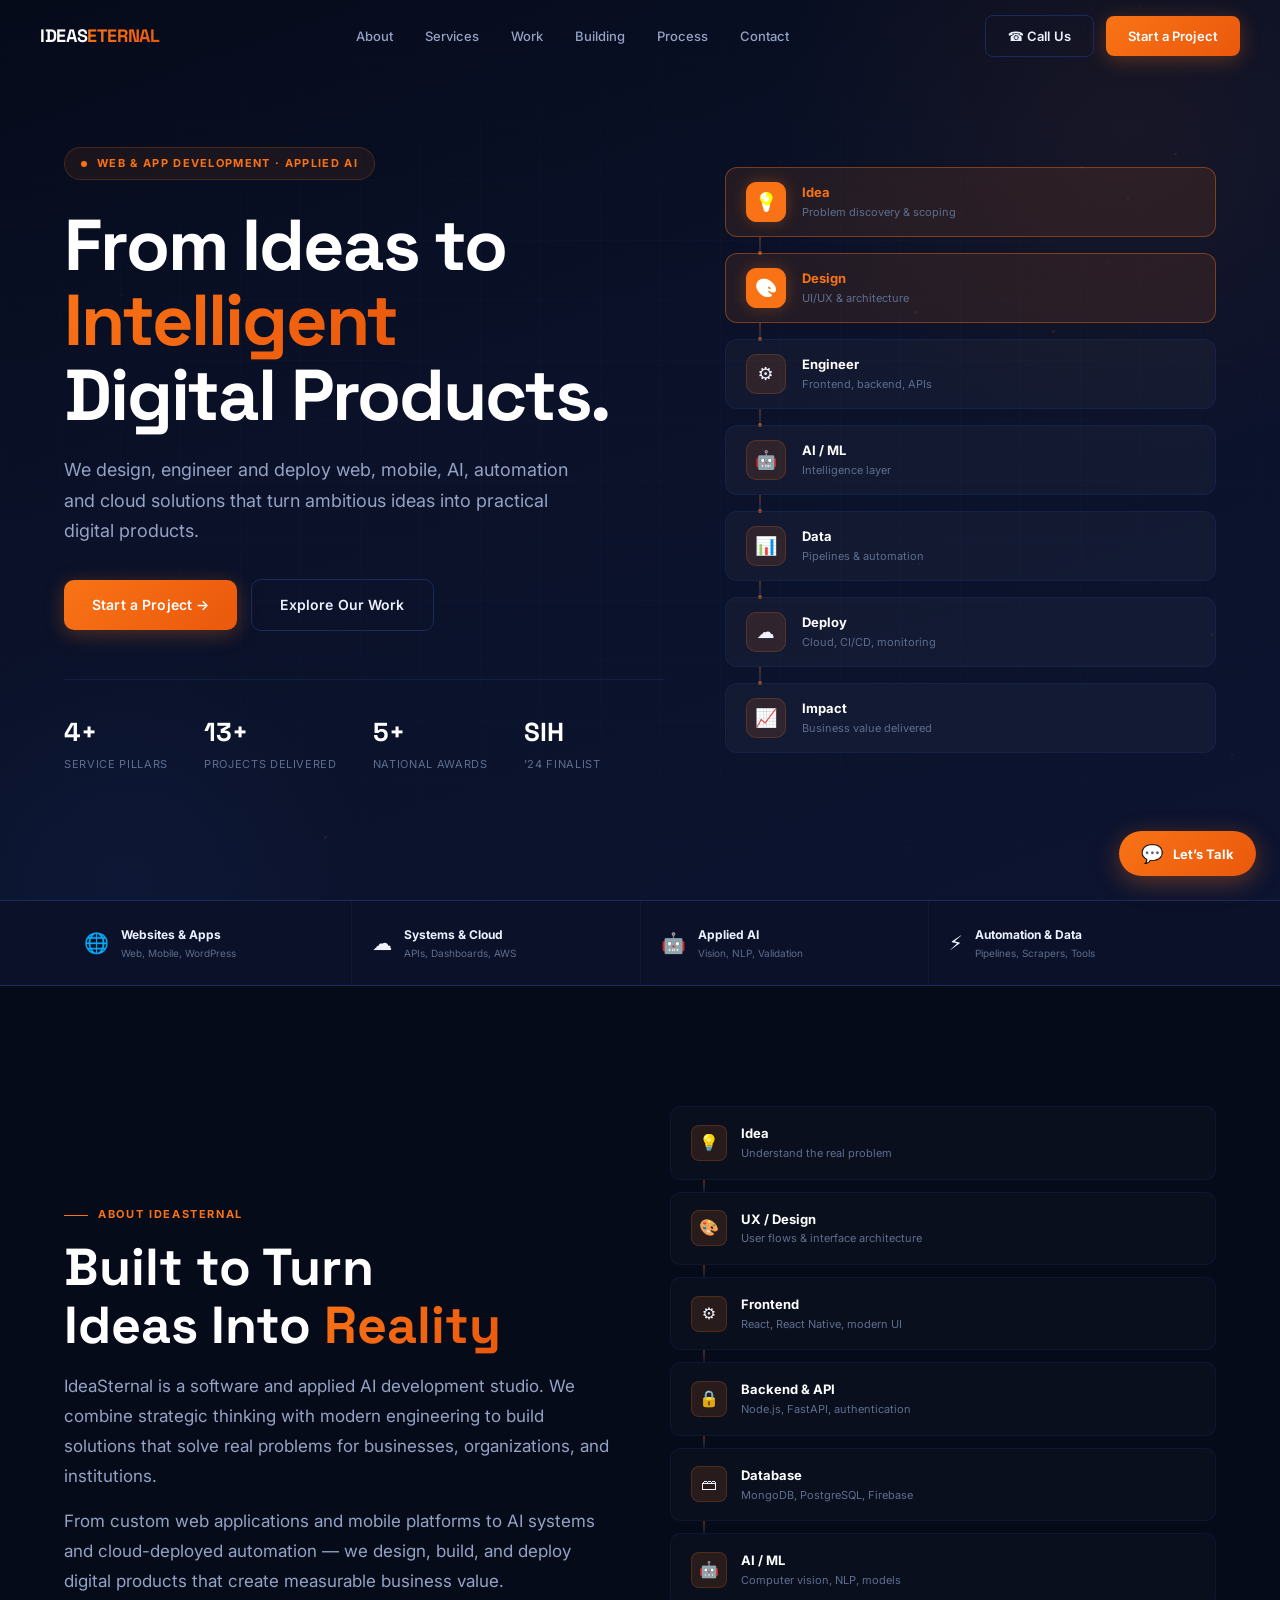
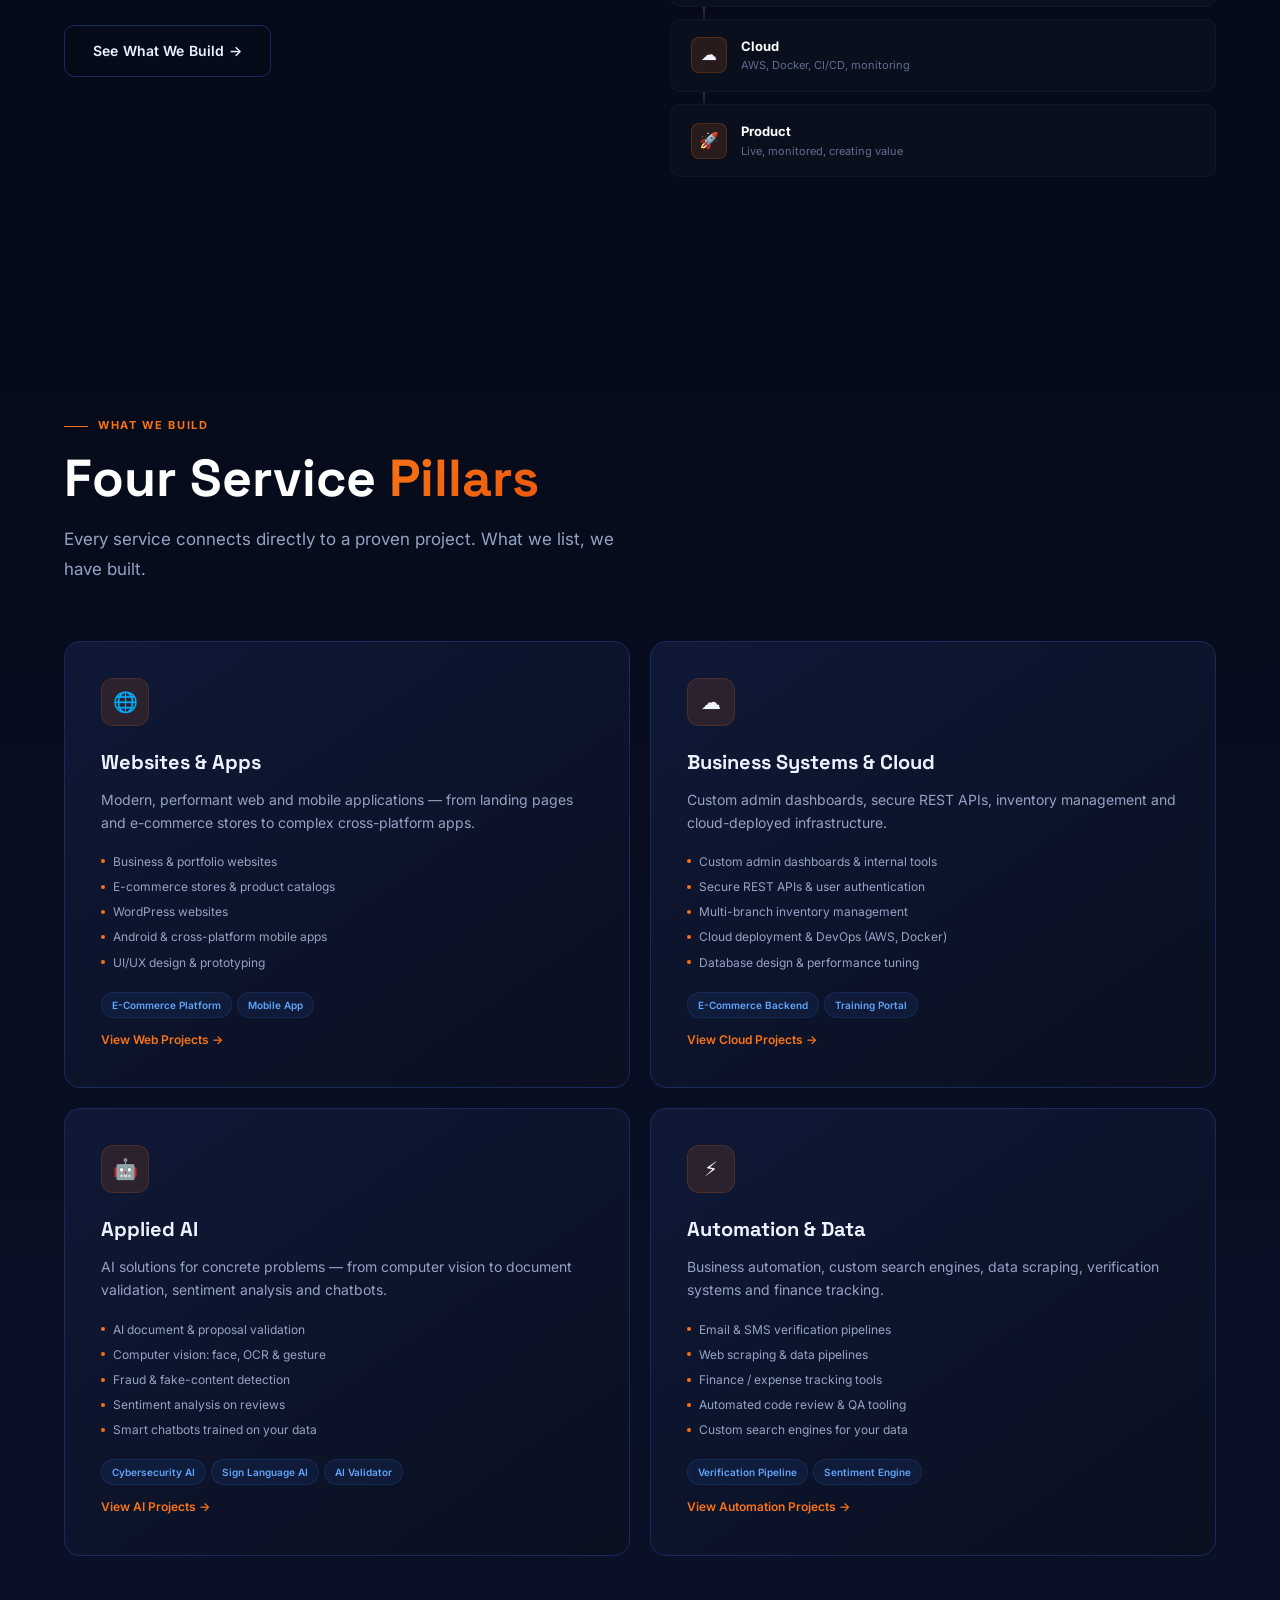
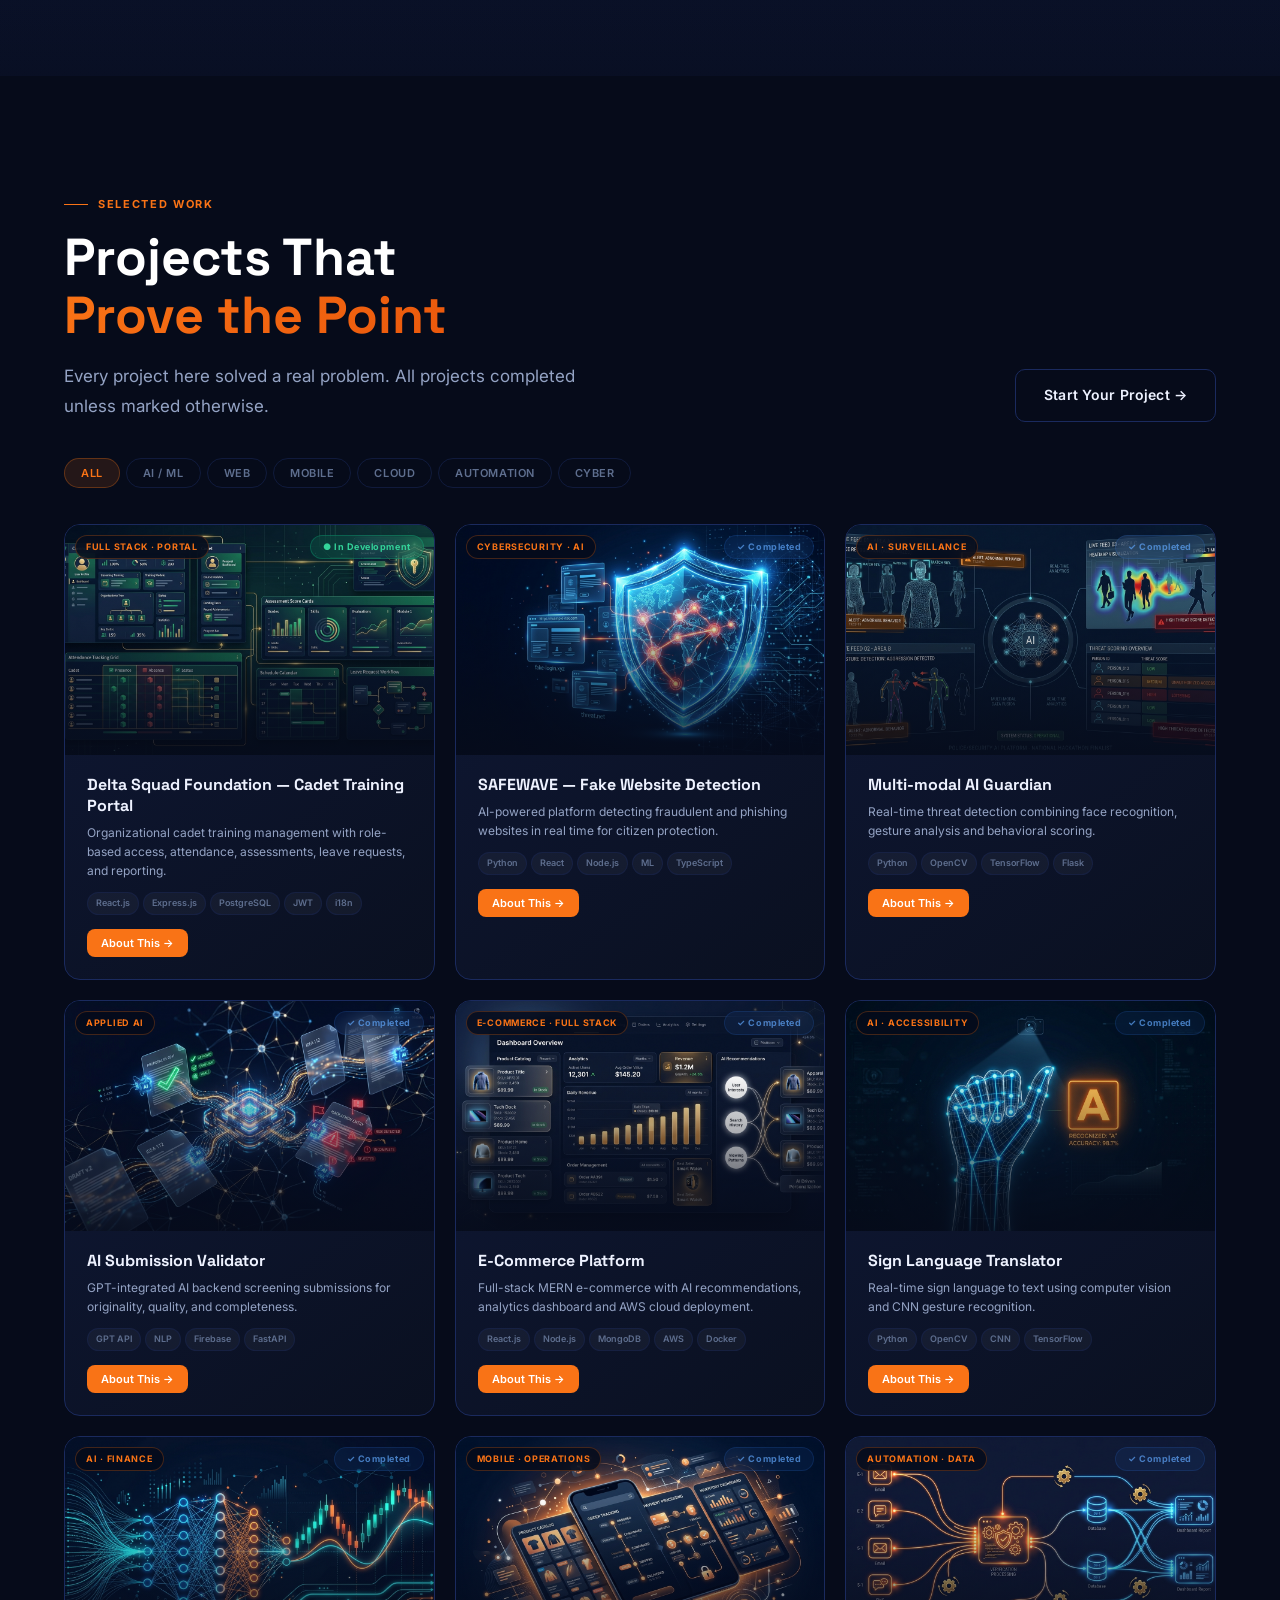
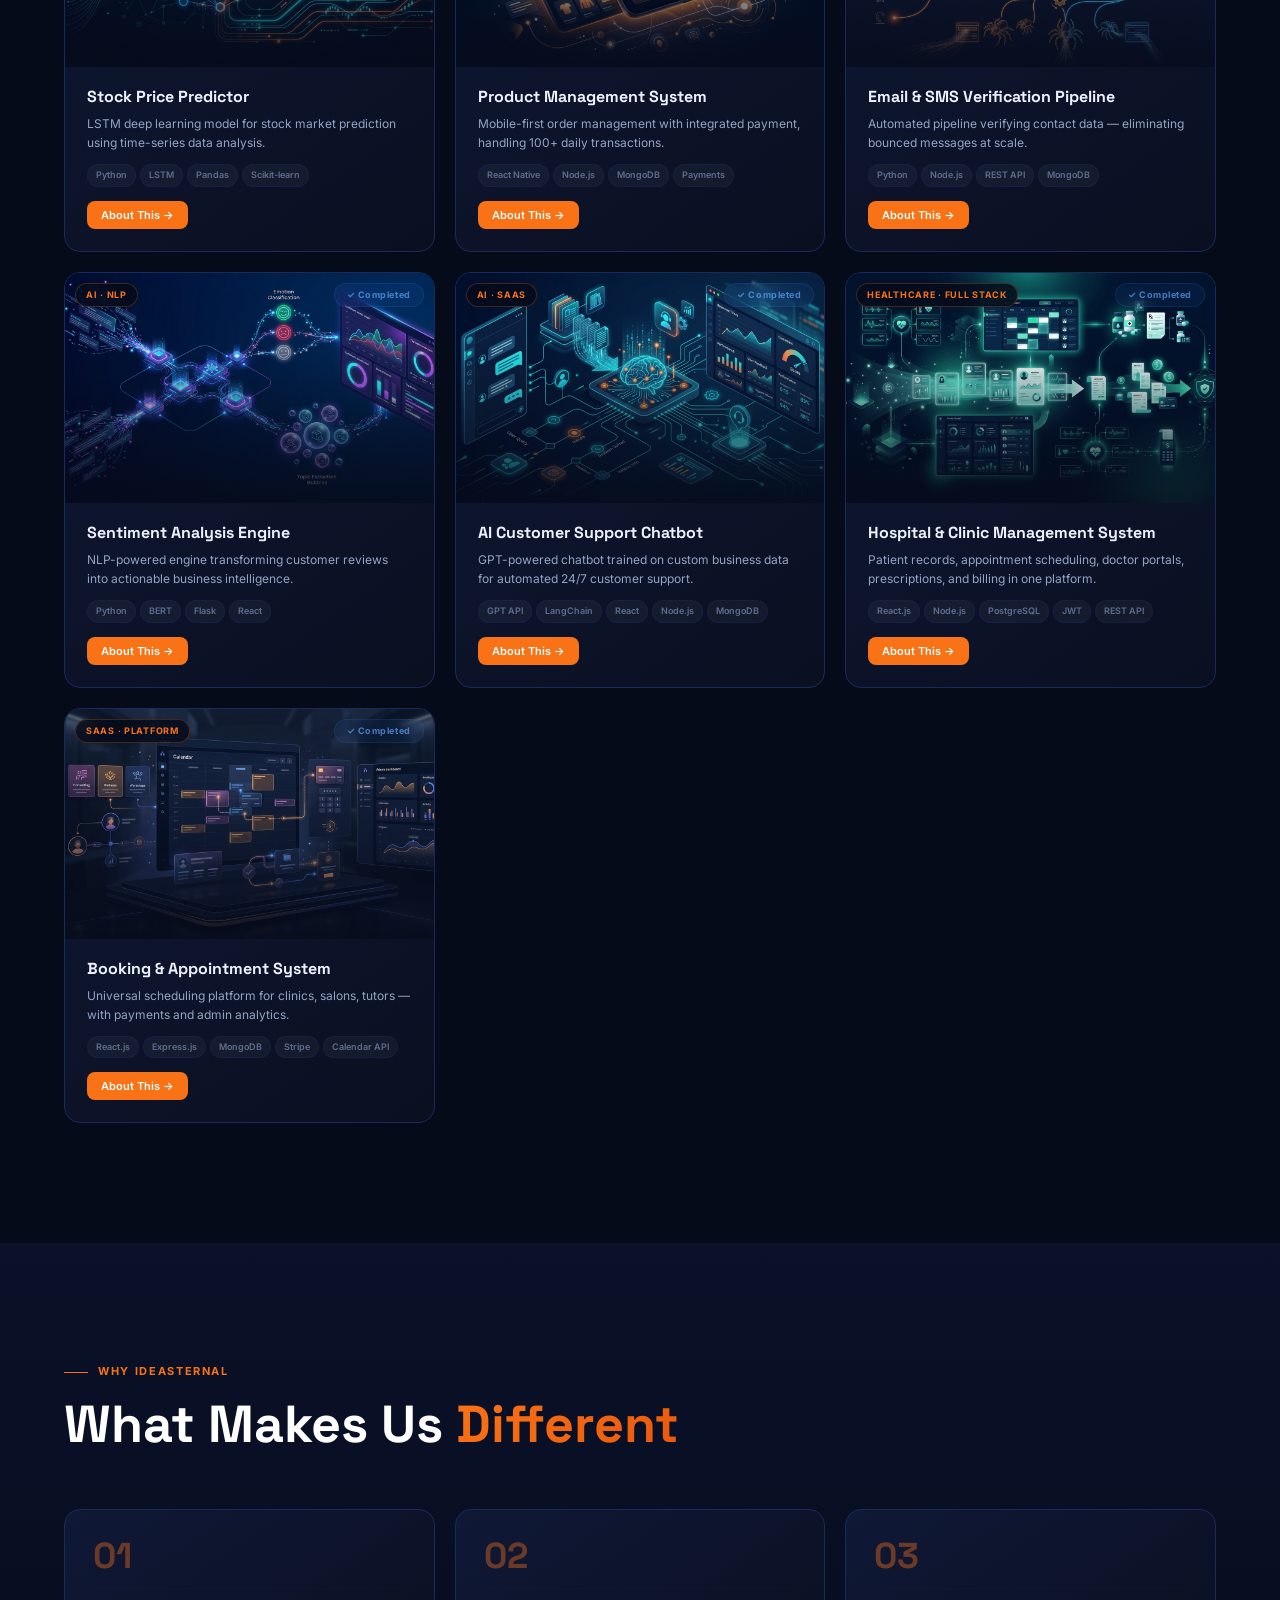
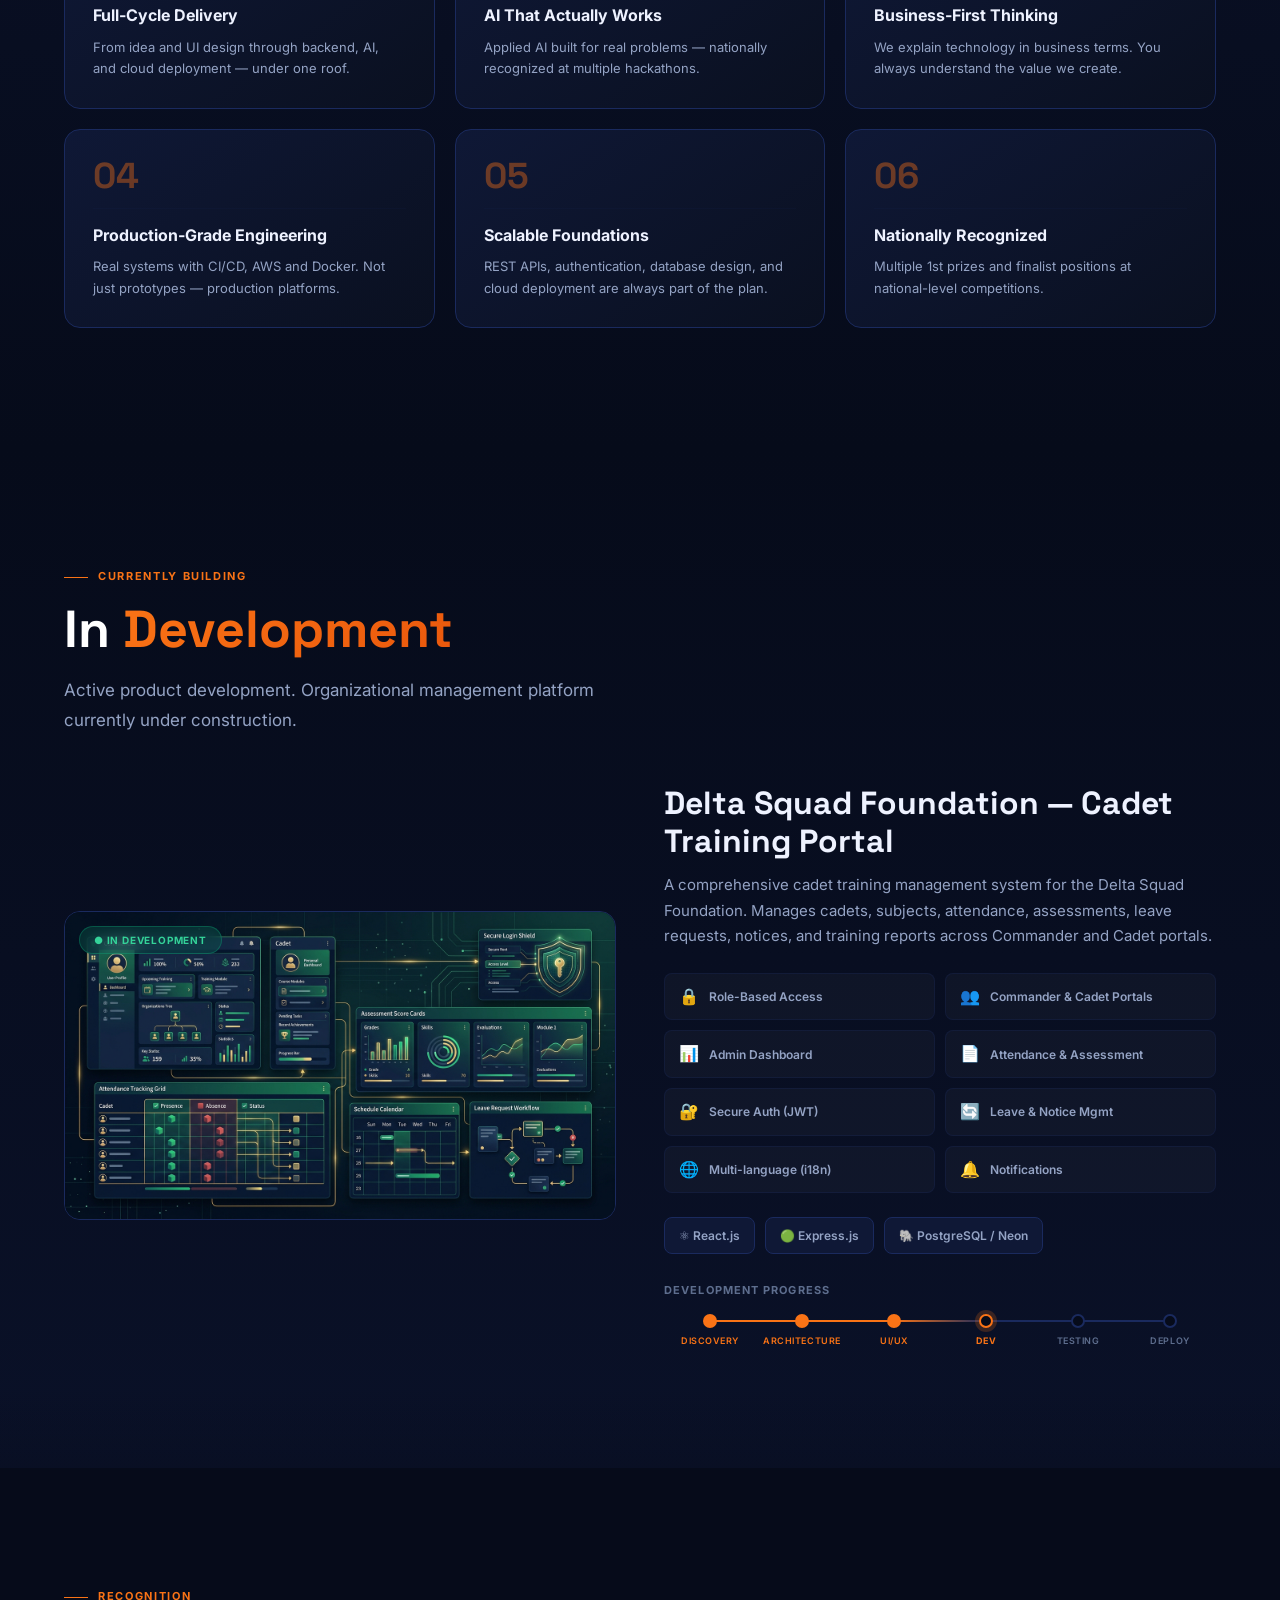
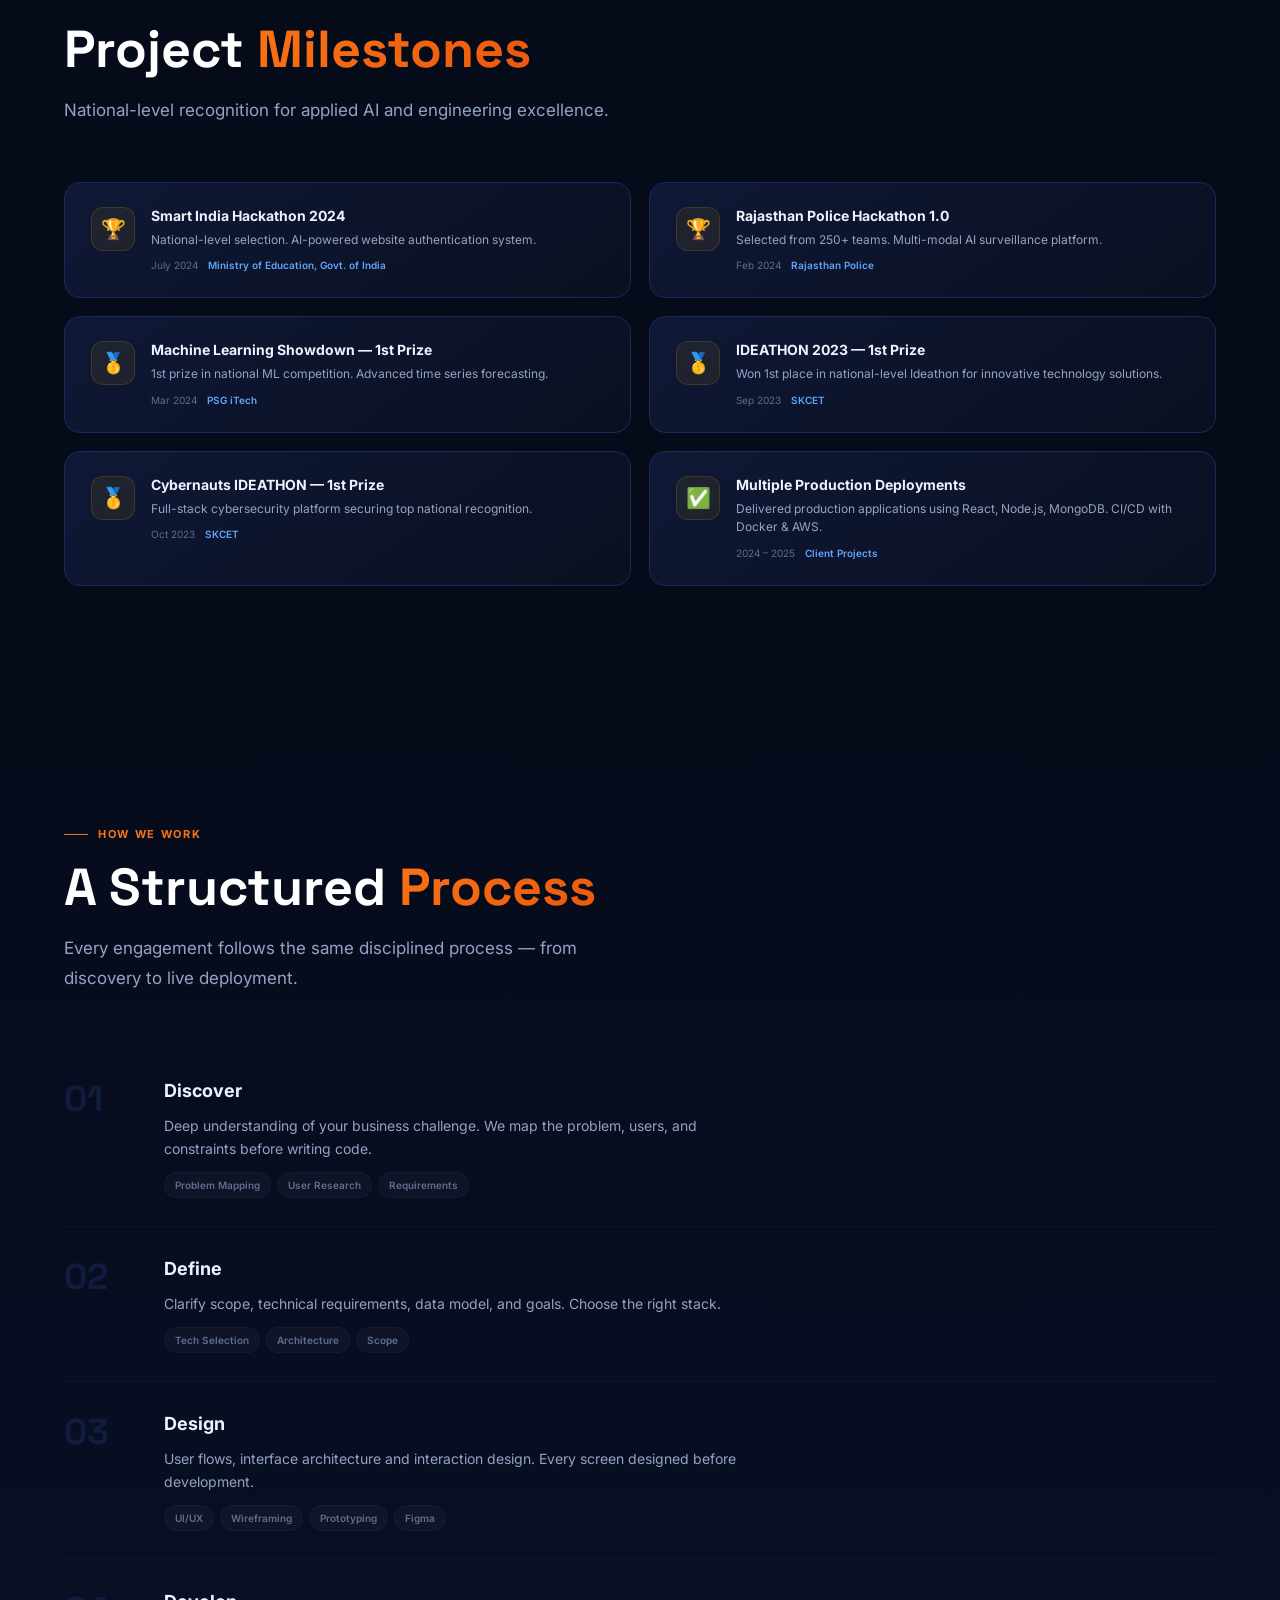
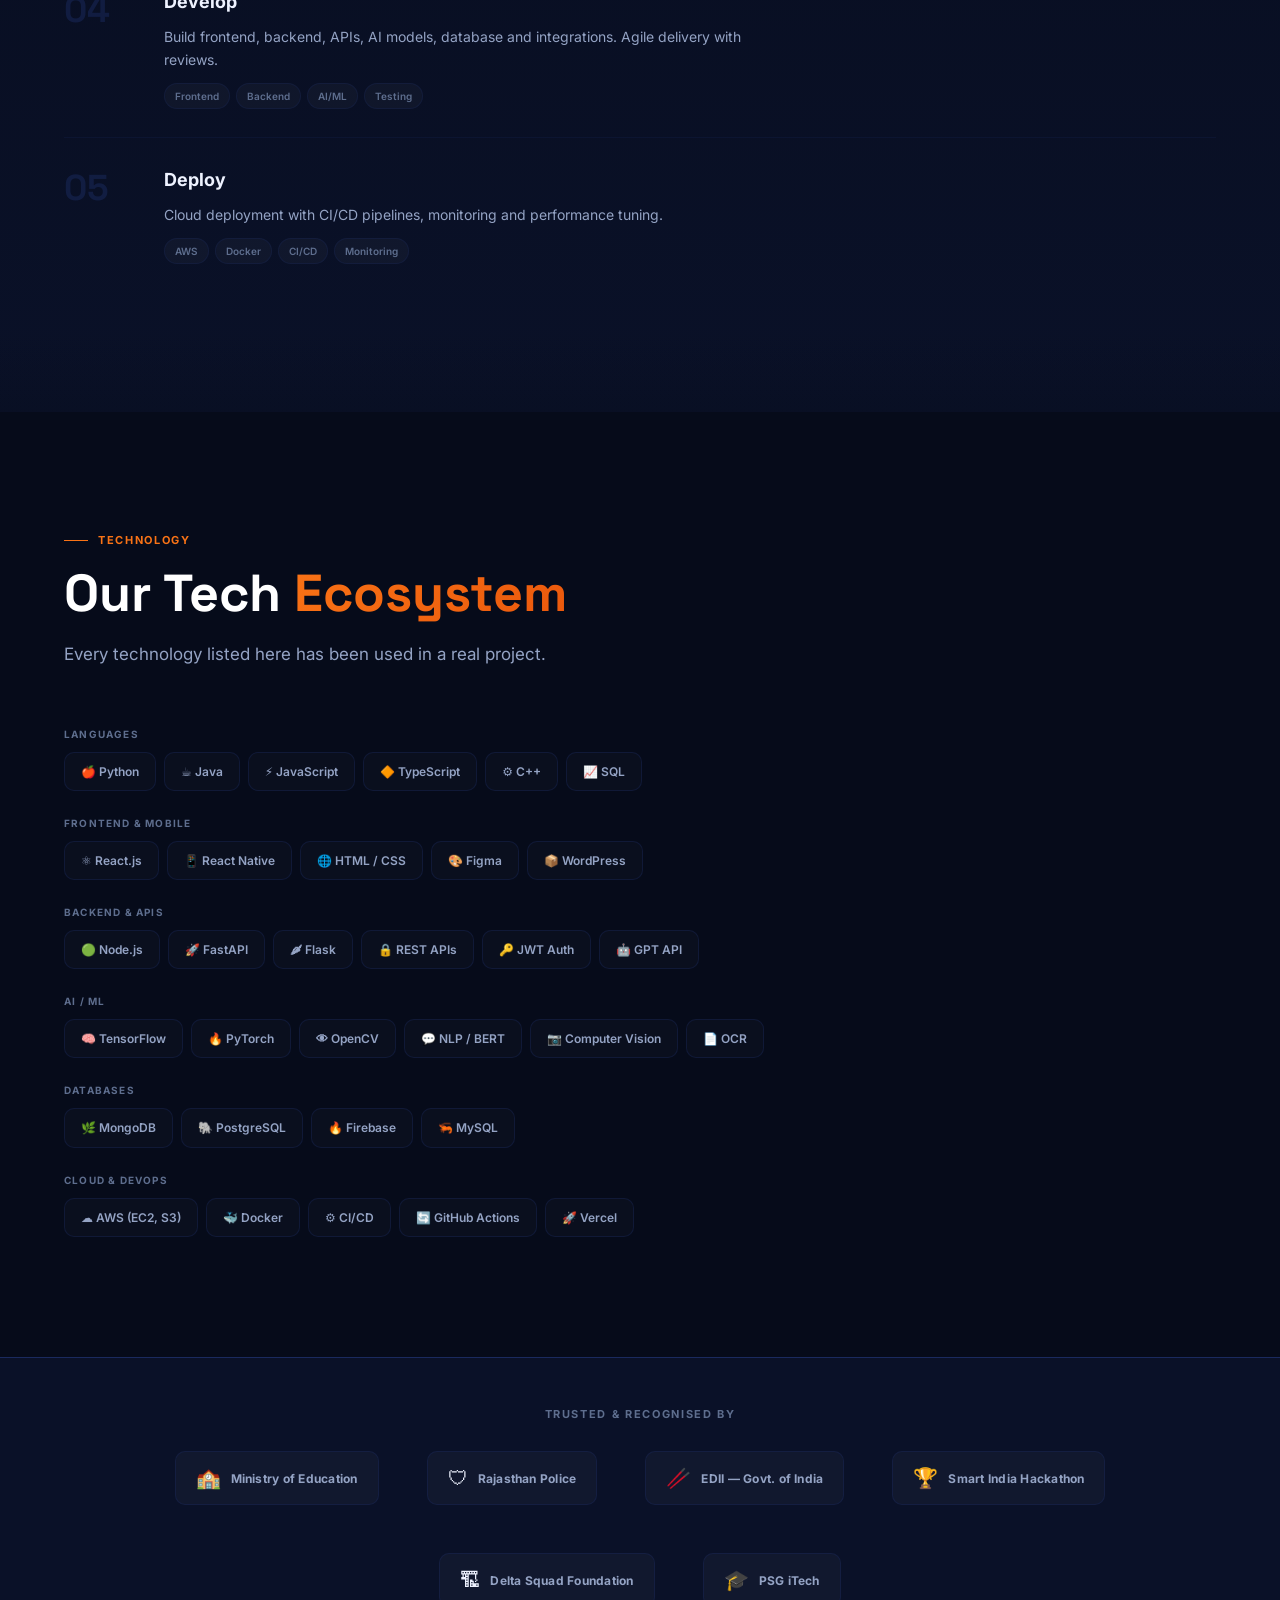
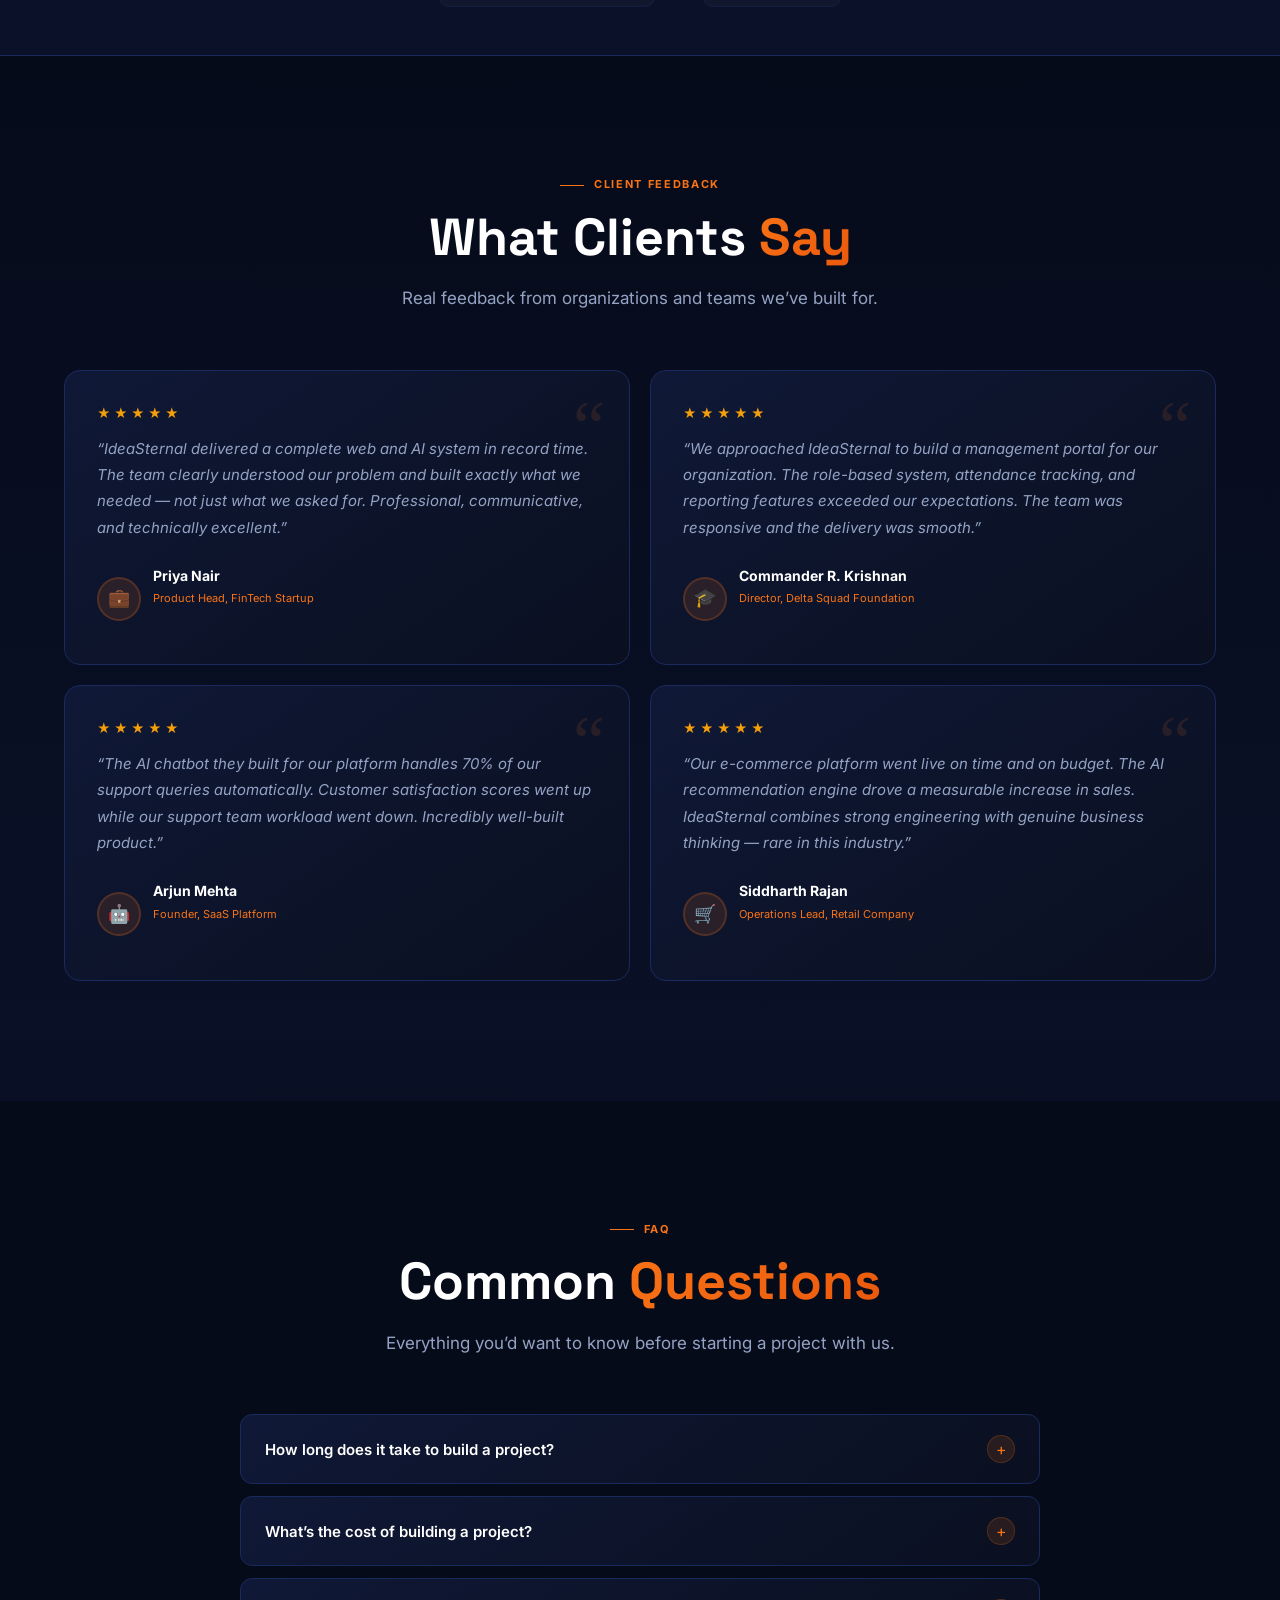
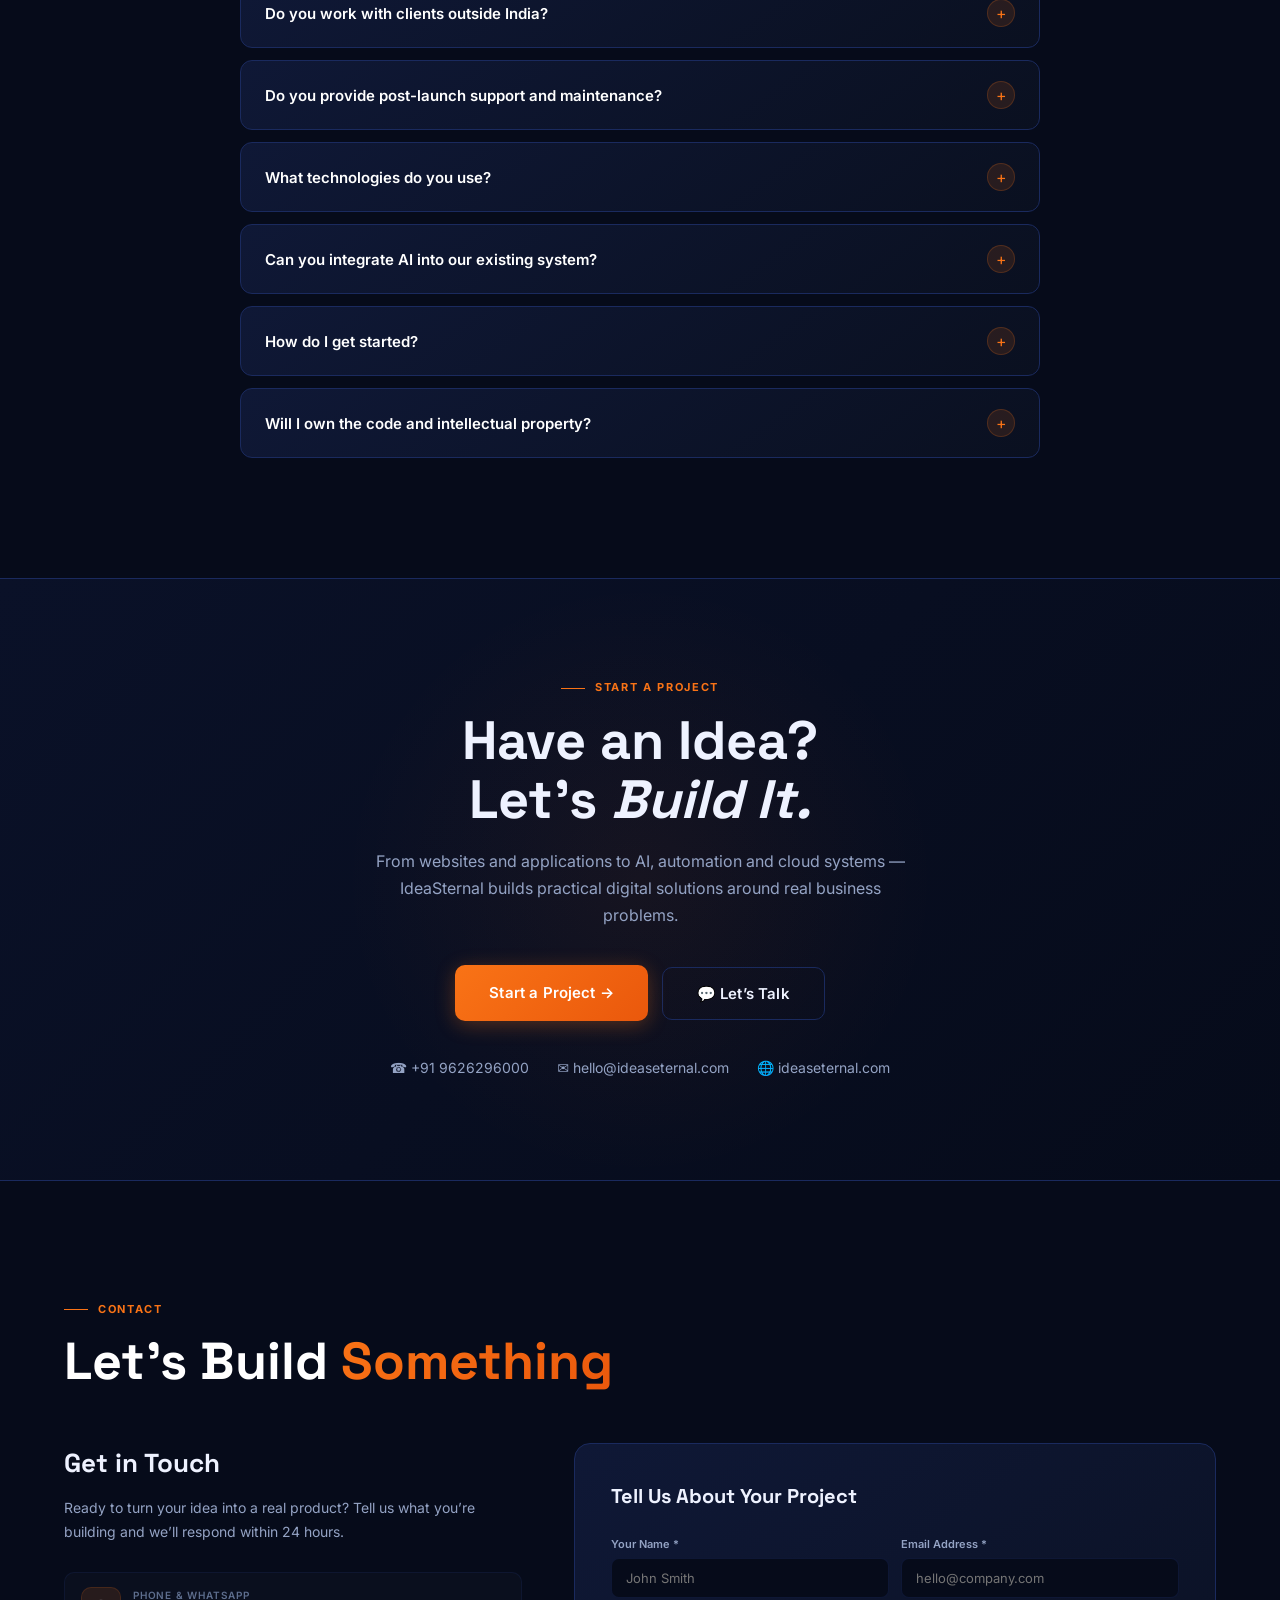
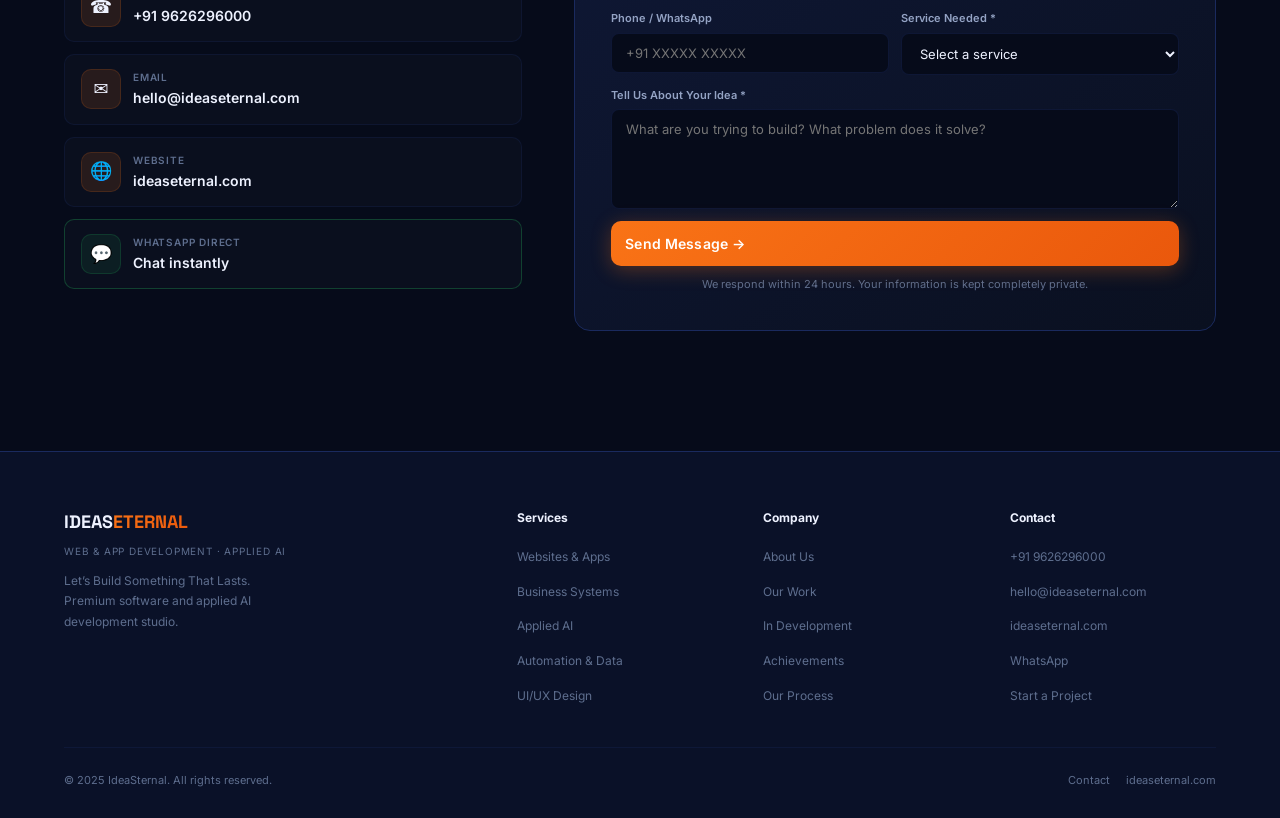
==== index.html @ 019a8970 "first commit" ====
<!DOCTYPE html>
<html lang="en">
<head>
<meta charset="UTF-8">
<meta name="viewport" content="width=device-width, initial-scale=1.0">
<title>IdeaSternal &mdash; Web &amp; App Development &middot; Applied AI</title>
<meta name="description" content="IdeaSternal is a premium software and applied AI development studio. We build web, mobile, AI, cloud and automation solutions that turn ambitious ideas into practical digital products.">
<meta name="keywords" content="web development, app development, applied AI, software development, React, Node.js, machine learning, mobile app, cloud, automation, India">
<meta name="author" content="IdeaSternal">
<link rel="canonical" href="https://ideaseternal.com">
<!-- Open Graph -->
<meta property="og:title" content="IdeaSternal &mdash; Web &amp; App Development &middot; Applied AI">
<meta property="og:description" content="Let&rsquo;s Build Something That Lasts. Premium software and applied AI development studio.">
<meta property="og:url" content="https://ideaseternal.com">
<meta property="og:type" content="website">
<meta property="og:image" content="https://ideaseternal.com/assets/img/og_image.jpg">
<meta property="og:image:width" content="1200">
<meta property="og:image:height" content="630">
<meta property="og:site_name" content="IdeaSternal">
<!-- Twitter Card -->
<meta name="twitter:card" content="summary_large_image">
<meta name="twitter:title" content="IdeaSternal &mdash; Web &amp; App Development &middot; Applied AI">
<meta name="twitter:description" content="Premium software and applied AI development studio. We build web, mobile, AI and automation solutions.">
<meta name="twitter:image" content="https://ideaseternal.com/assets/img/og_image.jpg">
<!-- Favicon -->
<link rel="icon" type="image/svg+xml" href="data:image/svg+xml,<svg xmlns='http://www.w3.org/2000/svg' viewBox='0 0 32 32'><rect width='32' height='32' rx='8' fill='%23080e24'/><text x='16' y='23' text-anchor='middle' font-family='Arial Black,Arial' font-weight='900' font-size='18' fill='%23f97316'>iE</text></svg>">
<link rel="apple-touch-icon" href="data:image/svg+xml,<svg xmlns='http://www.w3.org/2000/svg' viewBox='0 0 32 32'><rect width='32' height='32' rx='8' fill='%23080e24'/><text x='16' y='23' text-anchor='middle' font-family='Arial Black,Arial' font-weight='900' font-size='18' fill='%23f97316'>iE</text></svg>">
<meta name="theme-color" content="#080e24">
<link rel="preconnect" href="https://fonts.googleapis.com">
<link rel="preconnect" href="https://fonts.gstatic.com" crossorigin>
<link href="https://fonts.googleapis.com/css2?family=Inter:wght@300;400;500;600;700;800;900&family=Space+Grotesk:wght@400;500;600;700&display=swap" rel="stylesheet">
<style>
:root{
  --bg:#060b1a;--bg2:#0a1128;--bg3:#0f1836;--bg4:#142046;--border:#1a2a5e;
  --or:#f97316;--orl:#fb923c;--ord:rgba(249,115,22,.12);--bl:#3b82f6;--bll:#60a5fa;
  --txt:#eef2ff;--txts:#94a3c4;--txtm:#5e6e8e;--wh:#fff;
  --grad-or:linear-gradient(135deg,#f97316,#ea580c);--grad-card:linear-gradient(145deg,#0f1836,#0a1020);
  --grad-hero:linear-gradient(160deg,#060b1a 0%,#0a1128 40%,#0d1430 100%);
  --glow:0 0 30px rgba(249,115,22,.12);--r:16px;
  --ease:cubic-bezier(.4,0,.2,1);--tr:all .35s var(--ease)
}
*,*::before,*::after{box-sizing:border-box;margin:0;padding:0}
html{scroll-behavior:smooth;-webkit-font-smoothing:antialiased;-moz-osx-font-smoothing:grayscale}
body{font-family:'Inter',system-ui,-apple-system,sans-serif;background:var(--bg);color:var(--txt);line-height:1.6;overflow-x:hidden}
img{max-width:100%;display:block}a{text-decoration:none;color:inherit}ul{list-style:none}
button{cursor:pointer;border:none;background:none;font-family:inherit}
::-webkit-scrollbar{width:5px}::-webkit-scrollbar-track{background:var(--bg)}
::-webkit-scrollbar-thumb{background:var(--border);border-radius:3px}
::-webkit-scrollbar-thumb:hover{background:var(--or)}
::selection{background:rgba(249,115,22,.25);color:var(--wh)}

/* Utility */
.cn{max-width:1200px;margin:0 auto;padding:0 24px}
.sec{padding:120px 0;position:relative}
.sl{font-size:11px;font-weight:700;letter-spacing:.15em;text-transform:uppercase;color:var(--or);margin-bottom:14px;display:flex;align-items:center;gap:10px}
.sl::before{content:'';width:24px;height:1px;background:var(--or)}
.st{font-family:'Space Grotesk',sans-serif;font-size:clamp(32px,5vw,52px);font-weight:700;line-height:1.12;color:var(--wh);margin-bottom:18px}
.st em{font-style:normal;background:var(--grad-or);-webkit-background-clip:text;-webkit-text-fill-color:transparent;background-clip:text}
.ss{font-size:17px;color:var(--txts);max-width:560px;line-height:1.75}
.btn{display:inline-flex;align-items:center;gap:8px;padding:14px 28px;border-radius:10px;font-size:14px;font-weight:600;transition:var(--tr);letter-spacing:.01em}
.bp{background:var(--grad-or);color:#fff;box-shadow:0 4px 20px rgba(249,115,22,.3)}.bp:hover{transform:translateY(-2px);box-shadow:0 8px 30px rgba(249,115,22,.45)}
.bso{background:transparent;color:var(--txt);border:1px solid var(--border)}.bso:hover{background:var(--bg3);border-color:var(--bl);color:var(--bll)}

/* Scroll reveal */
.rv{opacity:0;transform:translateY(32px);transition:opacity .7s ease,transform .7s ease}.rv.vi{opacity:1;transform:translateY(0)}
.d1{transition-delay:.1s}.d2{transition-delay:.2s}.d3{transition-delay:.3s}.d4{transition-delay:.4s}.d5{transition-delay:.5s}

/* Hero animations */
.anim-fade-in{opacity:0;animation:fadeIn .8s var(--ease) forwards}.anim-fade-in.d2{animation-delay:.2s}.anim-fade-in.d4{animation-delay:.4s}
@keyframes fadeIn{from{opacity:0}to{opacity:1}}
.anim-slide-up{opacity:0;transform:translateY(30px);animation:slideUp .8s var(--ease) forwards}
.anim-slide-up.d2{animation-delay:.3s}.anim-slide-up.d3{animation-delay:.5s}
@keyframes slideUp{from{opacity:0;transform:translateY(30px)}to{opacity:1;transform:translateY(0)}}

/* Glow button */
.btn-glow{position:relative;overflow:hidden}
.btn-glow::before{content:'';position:absolute;top:-50%;left:-50%;width:200%;height:200%;background:radial-gradient(circle,rgba(255,255,255,.15),transparent 60%);opacity:0;transition:opacity .4s ease}
.btn-glow:hover::before{opacity:1}
.btn-glow::after{content:'';position:absolute;inset:-2px;border-radius:inherit;background:linear-gradient(135deg,rgba(249,115,22,.6),rgba(234,88,12,.3),rgba(249,115,22,.6));z-index:-1;animation:glowPulse 3s ease-in-out infinite;filter:blur(8px);opacity:.5}
@keyframes glowPulse{0%,100%{opacity:.3;transform:scale(1)}50%{opacity:.6;transform:scale(1.02)}}

/* Particle system */
.h-particles{position:absolute;inset:0;pointer-events:none;overflow:hidden}
.h-particle{position:absolute;width:2px;height:2px;border-radius:50%;background:rgba(249,115,22,.3);animation:particleFloat linear infinite}
@keyframes particleFloat{0%{transform:translateY(0) translateX(0);opacity:0}10%{opacity:1}90%{opacity:1}100%{transform:translateY(-100vh) translateX(50px);opacity:0}}

/* Text shimmer on hover */
.st em{transition:filter .3s ease}.st:hover em{filter:brightness(1.3)}

/* Counter number animation */
.hsi .n{transition:all .3s ease}

/* Reduced motion */
@media(prefers-reduced-motion:reduce){
  .rv{opacity:1;transform:none;transition:none}
  *{animation-duration:.01ms!important;transition-duration:.01ms!important}
}

/* NAV */
.nav{position:fixed;top:0;left:0;right:0;z-index:1000;padding:0 24px;transition:var(--tr)}
.nav.sc{background:rgba(6,11,26,.92);backdrop-filter:blur(24px) saturate(180%);border-bottom:1px solid rgba(26,42,94,.5)}
.ni{max-width:1200px;margin:0 auto;display:flex;align-items:center;justify-content:space-between;height:72px}
.nlo{font-family:'Space Grotesk',sans-serif;font-size:18px;font-weight:700;color:var(--wh);letter-spacing:-.02em}
.nlo span{background:var(--grad-or);-webkit-background-clip:text;-webkit-text-fill-color:transparent;background-clip:text}
.nls{display:flex;align-items:center;gap:32px}
.nls a{font-size:13px;font-weight:500;color:var(--txts);transition:var(--tr);position:relative}
.nls a:hover{color:var(--wh)}
.nls a::after{content:'';position:absolute;bottom:-4px;left:0;width:0;height:1.5px;background:var(--or);transition:width .3s var(--ease)}
.nls a:hover::after{width:100%}
.nct{display:flex;align-items:center;gap:12px}
.nbtn{padding:10px 22px;font-size:13px;border-radius:8px}
.nhb{display:none;flex-direction:column;gap:5px;padding:8px;cursor:pointer}
.nhb span{display:block;width:22px;height:2px;background:var(--txts);border-radius:2px;transition:var(--tr)}
.mnn{position:fixed;top:0;right:-100%;bottom:0;width:min(360px,100%);background:var(--bg2);border-left:1px solid var(--border);z-index:1001;padding:80px 32px 40px;transition:right .4s var(--ease);display:flex;flex-direction:column;gap:8px}
.mnn.op{right:0}.mnn a{font-size:18px;font-weight:500;color:var(--txts);padding:14px 0;border-bottom:1px solid rgba(26,42,94,.3);display:block;transition:var(--tr)}.mnn a:hover{color:var(--wh);padding-left:8px}
.mno{position:fixed;inset:0;background:rgba(0,0,0,.6);z-index:1000;opacity:0;pointer-events:none;transition:opacity .3s ease}.mno.op{opacity:1;pointer-events:all}
.mnc{position:absolute;top:24px;right:24px;width:36px;height:36px;border-radius:50%;background:var(--bg3);border:1px solid var(--border);display:flex;align-items:center;justify-content:center;cursor:pointer;color:var(--txts);font-size:18px;transition:var(--tr)}.mnc:hover{border-color:var(--or);color:var(--or)}

/* HERO */
.hero{min-height:100vh;display:flex;align-items:center;position:relative;overflow:hidden;background:var(--grad-hero);padding:100px 0 80px}
.hbg{position:absolute;inset:0;pointer-events:none;overflow:hidden}
.hgr{position:absolute;inset:0;background-image:linear-gradient(rgba(59,130,246,.03) 1px,transparent 1px),linear-gradient(90deg,rgba(59,130,246,.03) 1px,transparent 1px);background-size:60px 60px;mask-image:radial-gradient(ellipse 80% 60% at 50% 50%,black 40%,transparent 100%)}
.hg1{position:absolute;top:-25%;right:-15%;width:700px;height:700px;border-radius:50%;background:radial-gradient(circle,rgba(249,115,22,.06),transparent 70%);animation:hpulse 8s ease-in-out infinite}
.hg2{position:absolute;bottom:-25%;left:-10%;width:500px;height:500px;border-radius:50%;background:radial-gradient(circle,rgba(59,130,246,.05),transparent 70%);animation:hpulse 10s ease-in-out infinite reverse}
@keyframes hpulse{0%,100%{transform:scale(1);opacity:1}50%{transform:scale(1.1);opacity:.7}}
.hcn{position:relative;z-index:2;max-width:1200px;margin:0 auto;padding:0 24px;width:100%;display:grid;grid-template-columns:1.1fr .9fr;gap:60px;align-items:center}
.hey{display:inline-flex;align-items:center;gap:10px;padding:7px 16px;border-radius:100px;background:rgba(249,115,22,.08);border:1px solid rgba(249,115,22,.2);font-size:11px;font-weight:700;letter-spacing:.12em;text-transform:uppercase;color:var(--or);margin-bottom:28px}
.hey .dot{width:6px;height:6px;border-radius:50%;background:var(--or);animation:blink 2s infinite}
@keyframes blink{0%,100%{opacity:1}50%{opacity:.4}}
.hhd{font-family:'Space Grotesk',sans-serif;font-size:clamp(40px,6.5vw,72px);font-weight:800;line-height:1.04;color:var(--wh);margin-bottom:22px;letter-spacing:-.03em}
.hhd em{font-style:normal;background:var(--grad-or);-webkit-background-clip:text;-webkit-text-fill-color:transparent;background-clip:text}
.hsb{font-size:clamp(15px,1.8vw,18px);color:var(--txts);max-width:520px;line-height:1.7;margin-bottom:32px}
.hac{display:flex;align-items:center;gap:14px;flex-wrap:wrap;margin-bottom:48px}
.hst{display:flex;align-items:center;gap:36px;padding-top:32px;border-top:1px solid rgba(26,42,94,.5);flex-wrap:wrap}
.hsi{text-align:left}.hsi .n{font-family:'Space Grotesk',sans-serif;font-size:26px;font-weight:700;color:var(--wh)}.hsi .l{font-size:11px;color:var(--txtm);letter-spacing:.06em;text-transform:uppercase;margin-top:2px}

/* Hero Pipeline Visual */
.hpv{position:relative}
.pipeline{display:flex;flex-direction:column;gap:0;position:relative}
.pipe-node{display:flex;align-items:center;gap:16px;padding:14px 20px;background:rgba(255,255,255,.03);border:1px solid rgba(26,42,94,.5);border-radius:12px;transition:var(--tr);position:relative}
.pipe-node:hover{background:rgba(249,115,22,.06);border-color:rgba(249,115,22,.3);transform:translateX(6px)}
.pipe-icon{width:40px;height:40px;border-radius:10px;background:var(--ord);border:1px solid rgba(249,115,22,.2);display:flex;align-items:center;justify-content:center;font-size:18px;flex-shrink:0}
.pipe-node:hover .pipe-icon{background:rgba(249,115,22,.2);border-color:rgba(249,115,22,.4)}
.pipe-txt h4{font-size:13px;font-weight:700;color:var(--wh)}.pipe-txt p{font-size:11px;color:var(--txtm);margin-top:1px}
.pipe-line{width:2px;height:16px;background:linear-gradient(to bottom,rgba(249,115,22,.3),rgba(59,130,246,.2));margin-left:34px;position:relative}
.pipe-line::after{content:'';position:absolute;bottom:-2px;left:50%;transform:translateX(-50%);width:4px;height:4px;border-radius:50%;background:var(--or);opacity:.6}
.pipe-node.active{background:rgba(249,115,22,.1);border-color:rgba(249,115,22,.4)}
.pipe-node.active .pipe-icon{background:var(--or);border-color:var(--or)}
.pipe-node.active .pipe-icon span{filter:brightness(10)}
.pipe-node.active .pipe-txt h4{color:var(--or)}

/* Capability Bar */
.cbr{background:var(--bg2);border-top:1px solid var(--border);border-bottom:1px solid var(--border);position:relative;z-index:5}
.cbi{max-width:1200px;margin:0 auto;padding:0 24px;display:flex}
.cit{flex:1;display:flex;align-items:center;gap:12px;padding:24px 20px;border-right:1px solid rgba(26,42,94,.3);transition:var(--tr);min-width:0}
.cit:last-child{border-right:none}.cit:hover{background:rgba(249,115,22,.03)}
.cit .ico{font-size:20px;flex-shrink:0}.cit .txt{min-width:0}
.cit .txt h5{font-size:12px;font-weight:700;white-space:nowrap;overflow:hidden;text-overflow:ellipsis}.cit .txt p{font-size:10px;color:var(--txtm);margin-top:1px}

/* Services */
.sgr{display:grid;grid-template-columns:repeat(2,1fr);gap:20px;margin-top:56px}
.scd{background:var(--grad-card);border:1px solid var(--border);border-radius:var(--r);padding:36px;transition:var(--tr);position:relative;overflow:hidden}
.scd::before{content:'';position:absolute;top:0;left:0;right:0;height:2px;background:var(--grad-or);transform:scaleX(0);transition:transform .4s var(--ease);transform-origin:left}
.scd:hover{border-color:rgba(249,115,22,.25);transform:translateY(-4px);box-shadow:var(--glow)}.scd:hover::before{transform:scaleX(1)}
.sci{width:48px;height:48px;border-radius:12px;background:var(--ord);border:1px solid rgba(249,115,22,.15);display:flex;align-items:center;justify-content:center;font-size:20px;margin-bottom:20px;transition:var(--tr)}
.scd:hover .sci{background:rgba(249,115,22,.2);border-color:rgba(249,115,22,.4);transform:scale(1.05)}
.scd h3{font-family:'Space Grotesk',sans-serif;font-size:20px;font-weight:700;margin-bottom:10px}
.scd>p{font-size:14px;color:var(--txts);line-height:1.65;margin-bottom:18px}
.sls{display:flex;flex-direction:column;gap:6px;margin-bottom:20px}.sls li{font-size:12px;color:var(--txts);display:flex;align-items:center;gap:8px}
.sls li::before{content:'';width:4px;height:4px;border-radius:50%;background:var(--or);flex-shrink:0}
.spp{display:flex;flex-wrap:wrap;gap:5px;margin-top:14px}
.spt{font-size:10px;font-weight:600;padding:4px 10px;border-radius:100px;background:rgba(59,130,246,.08);color:var(--bll);border:1px solid rgba(59,130,246,.15);cursor:pointer;transition:var(--tr)}.spt:hover{background:rgba(59,130,246,.18)}
.sct{color:var(--or);font-size:12px;font-weight:600;display:inline-flex;align-items:center;gap:5px;margin-top:14px;cursor:pointer;transition:var(--tr);border:none;background:none}.sct:hover{gap:8px}

/* Projects */
.phd{display:flex;align-items:flex-end;justify-content:space-between;flex-wrap:wrap;gap:24px;margin-bottom:36px}
.pfr{display:flex;align-items:center;gap:6px;flex-wrap:wrap;margin-bottom:36px}
.fbt{padding:7px 16px;border-radius:100px;font-size:11px;font-weight:600;letter-spacing:.05em;text-transform:uppercase;background:transparent;color:var(--txtm);border:1px solid rgba(26,42,94,.5);transition:var(--tr);cursor:pointer}
.fbt.ac,.fbt:hover{background:var(--ord);color:var(--or);border-color:rgba(249,115,22,.3)}
.pgr{display:grid;grid-template-columns:repeat(3,1fr);gap:20px}
.pcd{background:var(--grad-card);border:1px solid var(--border);border-radius:var(--r);overflow:hidden;transition:var(--tr)}
.pcd:hover{transform:translateY(-6px);box-shadow:0 24px 48px rgba(0,0,0,.4),var(--glow);border-color:rgba(249,115,22,.25)}
.pim{width:100%;aspect-ratio:16/10;overflow:hidden;position:relative;background:linear-gradient(135deg,#0a1632,#0d1a3a)}
.pim img{width:100%;height:100%;object-fit:cover;transition:transform .6s var(--ease);position:absolute;inset:0}
.pcd:hover .pim img{transform:scale(1.06)}
.pio{position:absolute;inset:0;background:linear-gradient(to bottom,transparent 30%,rgba(6,11,26,.85) 100%);z-index:1}
.pcb{position:absolute;top:10px;left:10px;padding:4px 10px;border-radius:100px;font-size:9px;font-weight:700;letter-spacing:.08em;text-transform:uppercase;background:rgba(6,11,26,.8);color:var(--or);border:1px solid rgba(249,115,22,.25);backdrop-filter:blur(8px);z-index:2}
.pab{position:absolute;top:10px;right:10px;padding:4px 10px;border-radius:100px;font-size:9px;font-weight:700;background:rgba(234,179,8,.12);color:#fbbf24;border:1px solid rgba(234,179,8,.25);backdrop-filter:blur(8px);z-index:2}
.pab-dev{position:absolute;top:10px;right:10px;padding:4px 12px;border-radius:100px;font-size:9px;font-weight:700;letter-spacing:.06em;background:rgba(16,185,129,.12);color:#34d399;border:1px solid rgba(16,185,129,.3);backdrop-filter:blur(8px);z-index:2;animation:devPulse 2s ease-in-out infinite}
@keyframes devPulse{0%,100%{box-shadow:0 0 0 0 rgba(16,185,129,.2)}50%{box-shadow:0 0 12px 3px rgba(16,185,129,.15)}}
.pab-done{position:absolute;top:10px;right:10px;padding:4px 12px;border-radius:100px;font-size:9px;font-weight:700;letter-spacing:.06em;background:rgba(59,130,246,.08);color:rgba(96,165,250,.7);border:1px solid rgba(59,130,246,.15);backdrop-filter:blur(8px);z-index:2}
.pbdy{padding:20px 22px 22px}
.ptt{font-family:'Space Grotesk',sans-serif;font-size:16px;font-weight:700;margin-bottom:6px;line-height:1.3}
.ppu{font-size:12px;color:var(--txts);line-height:1.6;margin-bottom:12px}
.tps{display:flex;flex-wrap:wrap;gap:4px;margin-bottom:14px}
.tpi{font-size:9px;font-weight:600;padding:3px 8px;border-radius:100px;background:rgba(255,255,255,.04);color:var(--txtm);border:1px solid rgba(26,42,94,.4)}
.pac{display:flex;align-items:center;gap:6px;flex-wrap:wrap}
.pbn{display:inline-flex;align-items:center;gap:5px;padding:7px 14px;border-radius:8px;font-size:11px;font-weight:600;transition:var(--tr);cursor:pointer}
.pbp{background:var(--or);color:#fff}.pbp:hover{background:var(--orl);transform:translateY(-1px)}
.pbs{background:transparent;color:var(--txtm);border:1px solid rgba(26,42,94,.5)}.pbs:hover{border-color:var(--bl);color:var(--bll)}
.smb{text-align:center;margin-top:40px}

/* Why Section */
.wgr{display:grid;grid-template-columns:repeat(3,1fr);gap:20px;margin-top:56px}
.wcd{background:var(--grad-card);border:1px solid var(--border);border-radius:var(--r);padding:28px;transition:var(--tr)}.wcd:hover{border-color:rgba(249,115,22,.25);transform:translateY(-4px)}
.wnn{font-family:'Space Grotesk',sans-serif;font-size:36px;font-weight:800;background:var(--grad-or);-webkit-background-clip:text;-webkit-text-fill-color:transparent;background-clip:text;opacity:.4;line-height:1;margin-bottom:14px;padding-bottom:14px;border-bottom:1px solid rgba(26,42,94,.3)}
.wcd:hover .wnn{opacity:.7}
.wcd h4{font-size:16px;font-weight:700;margin-bottom:8px}.wcd p{font-size:13px;color:var(--txts);line-height:1.65}

/* Currently Building */
.cbuild{background:linear-gradient(180deg,var(--bg) 0%,var(--bg2) 100%)}
.cbg{display:grid;grid-template-columns:1fr 1fr;gap:48px;align-items:center;margin-top:48px}
.cbimg{border-radius:var(--r);overflow:hidden;border:1px solid var(--border);position:relative}
.cbimg img{width:100%;display:block}
.cblv{position:absolute;top:14px;left:14px;padding:5px 14px;border-radius:100px;font-size:10px;font-weight:700;letter-spacing:.08em;text-transform:uppercase;background:rgba(16,185,129,.15);color:#34d399;border:1px solid rgba(16,185,129,.3);backdrop-filter:blur(8px)}
.cbinfo h3{font-family:'Space Grotesk',sans-serif;font-size:clamp(22px,3vw,32px);font-weight:700;margin-bottom:12px;line-height:1.2}
.cbinfo>p{font-size:15px;color:var(--txts);line-height:1.7;margin-bottom:24px}
.cbmods{display:grid;grid-template-columns:1fr 1fr;gap:10px;margin-bottom:24px}
.cbmod{display:flex;align-items:center;gap:10px;padding:10px 14px;border-radius:8px;background:rgba(255,255,255,.03);border:1px solid rgba(26,42,94,.3);font-size:12px;font-weight:600;color:var(--txts);transition:var(--tr)}
.cbmod:hover{border-color:rgba(249,115,22,.25);background:var(--ord)}
.cbmod .mi{font-size:16px}
.cbstack{display:flex;gap:10px;flex-wrap:wrap;margin-bottom:28px}
.cbsk{display:flex;align-items:center;gap:6px;padding:8px 14px;border-radius:8px;background:var(--bg3);border:1px solid var(--border);font-size:12px;font-weight:600;color:var(--txts)}
.cbprog{margin-top:24px}
.pbar{display:flex;align-items:center;gap:0;margin-top:14px}
.pstep{display:flex;flex-direction:column;align-items:center;flex:1;position:relative}
.pstep .dot{width:14px;height:14px;border-radius:50%;border:2px solid var(--border);background:var(--bg);transition:var(--tr);position:relative;z-index:2}
.pstep.done .dot{background:var(--or);border-color:var(--or)}
.pstep.cur .dot{background:var(--bg);border-color:var(--or);box-shadow:0 0 0 4px rgba(249,115,22,.2)}
.pstep .ln{font-size:9px;color:var(--txtm);margin-top:6px;text-transform:uppercase;letter-spacing:.06em;font-weight:600;white-space:nowrap}
.pstep.done .ln{color:var(--or)}.pstep.cur .ln{color:var(--or);font-weight:700}
.pstep::before{content:'';position:absolute;top:6px;right:50%;width:100%;height:2px;background:var(--border);z-index:1}
.pstep:first-child::before{display:none}
.pstep.done::before{background:var(--or)}.pstep.cur::before{background:linear-gradient(to right,var(--or),var(--border))}

/* Process */
.prst{display:grid;grid-template-columns:72px 1fr;gap:28px;padding:28px 0;border-bottom:1px solid rgba(26,42,94,.2)}
.prst:last-child{border-bottom:none}
.prst:hover .prn{color:var(--or)}
.prn{font-family:'Space Grotesk',sans-serif;font-size:36px;font-weight:800;color:rgba(26,42,94,.5);line-height:1;transition:var(--tr);padding-top:4px}
.prc h4{font-size:18px;font-weight:700;margin-bottom:8px}.prc p{font-size:14px;color:var(--txts);line-height:1.65;max-width:600px}
.ptgs{display:flex;flex-wrap:wrap;gap:6px;margin-top:12px}
.ptgi{font-size:10px;font-weight:600;padding:4px 10px;border-radius:100px;background:rgba(255,255,255,.03);color:var(--txtm);border:1px solid rgba(26,42,94,.3)}

/* Tech */
.tcs{display:flex;flex-direction:column;gap:24px;margin-top:56px}
.tcl{font-size:10px;font-weight:700;letter-spacing:.12em;text-transform:uppercase;color:var(--txtm);margin-bottom:10px}.tsw{display:flex;flex-wrap:wrap;gap:8px}
.tit{display:flex;align-items:center;gap:7px;padding:9px 16px;border-radius:10px;background:rgba(255,255,255,.02);border:1px solid rgba(26,42,94,.4);font-size:12px;font-weight:600;color:var(--txts);transition:var(--tr)}
.tit:hover{border-color:rgba(249,115,22,.3);color:var(--wh);background:var(--ord)}

/* Achievements */
.agv{display:grid;grid-template-columns:repeat(2,1fr);gap:18px;margin-top:56px}
.avc{background:var(--grad-card);border:1px solid var(--border);border-radius:var(--r);padding:24px 26px;display:flex;align-items:flex-start;gap:16px;transition:var(--tr)}
.avc:hover{border-color:rgba(234,179,8,.25);transform:translateY(-3px)}
.avic{width:44px;height:44px;flex-shrink:0;border-radius:12px;background:rgba(234,179,8,.08);border:1px solid rgba(234,179,8,.15);display:flex;align-items:center;justify-content:center;font-size:20px}
.avb h4{font-size:14px;font-weight:700;margin-bottom:5px;line-height:1.35}.avb>p{font-size:12px;color:var(--txts);line-height:1.55}
.avm{display:flex;align-items:center;gap:10px;margin-top:8px;flex-wrap:wrap}.avd{font-size:10px;color:var(--txtm)}.avo{font-size:10px;color:var(--bll);font-weight:600}

/* Scroll storytelling */
.story-sec{position:relative;overflow:hidden;padding:120px 0;background:linear-gradient(180deg,var(--bg2) 0%,var(--bg) 100%)}
.story-grid{display:grid;grid-template-columns:1fr 1fr;gap:60px;align-items:center}
.story-txt{position:relative;z-index:2}
.layer-vis{position:relative;display:flex;flex-direction:column;gap:0}
.layer{display:flex;align-items:center;gap:14px;padding:16px 20px;background:rgba(255,255,255,.02);border:1px solid rgba(26,42,94,.3);border-radius:10px;opacity:.3;transform:translateX(20px);transition:all .5s var(--ease)}
.layer.vis{opacity:1;transform:translateX(0)}
.layer .l-ico{width:36px;height:36px;border-radius:8px;background:var(--ord);border:1px solid rgba(249,115,22,.2);display:flex;align-items:center;justify-content:center;font-size:16px;flex-shrink:0}
.layer .l-txt{font-size:13px;font-weight:700;color:var(--wh)}
.layer .l-sub{font-size:11px;color:var(--txtm);margin-top:1px}
.layer-conn{width:2px;height:12px;background:linear-gradient(to bottom,rgba(249,115,22,.3),rgba(59,130,246,.15));margin-left:33px}

/* CTA */
.cta-sec{background:linear-gradient(135deg,var(--bg2),var(--bg));border-top:1px solid var(--border);border-bottom:1px solid var(--border);padding:100px 0;text-align:center;position:relative;overflow:hidden}
.ctg{position:absolute;top:50%;left:50%;transform:translate(-50%,-50%);width:600px;height:600px;border-radius:50%;background:radial-gradient(circle,rgba(249,115,22,.06),transparent 70%);pointer-events:none}
.ctt{font-family:'Space Grotesk',sans-serif;font-size:clamp(34px,5vw,54px);font-weight:800;line-height:1.1;margin-bottom:18px;position:relative;z-index:2}
.cts{font-size:16px;color:var(--txts);max-width:540px;margin:0 auto 36px;line-height:1.7;position:relative;z-index:2}
.ctac{display:flex;align-items:center;justify-content:center;gap:14px;flex-wrap:wrap;position:relative;z-index:2}
.ctcc{display:flex;align-items:center;justify-content:center;gap:28px;margin-top:36px;flex-wrap:wrap;position:relative;z-index:2}
.ctci{display:flex;align-items:center;gap:8px;font-size:14px;color:var(--txts);transition:var(--tr)}.ctci:hover{color:var(--wh)}

/* Contact */
.ccg{display:grid;grid-template-columns:1fr 1.4fr;gap:52px;margin-top:52px;align-items:start}
.ccl h3{font-family:'Space Grotesk',sans-serif;font-size:26px;font-weight:700;margin-bottom:12px}
.ccl>p{font-size:14px;color:var(--txts);line-height:1.7;margin-bottom:28px}
.cis2{display:flex;flex-direction:column;gap:12px}
.cii{display:flex;align-items:center;gap:12px;padding:14px 16px;border-radius:10px;background:rgba(255,255,255,.02);border:1px solid rgba(26,42,94,.3);transition:var(--tr)}.cii:hover{border-color:rgba(249,115,22,.25);background:var(--ord)}
.cii2{width:40px;height:40px;border-radius:10px;flex-shrink:0;background:var(--ord);border:1px solid rgba(249,115,22,.15);display:flex;align-items:center;justify-content:center;font-size:18px}
.cit2 p:first-child{font-size:10px;color:var(--txtm);text-transform:uppercase;letter-spacing:.08em;font-weight:600}
.cit2 p:last-child{font-size:14px;font-weight:600;color:var(--txt);margin-top:2px}
.cfc{background:var(--grad-card);border:1px solid var(--border);border-radius:var(--r);padding:36px}
.cft{font-family:'Space Grotesk',sans-serif;font-size:20px;font-weight:700;margin-bottom:24px}
.frw{display:grid;grid-template-columns:1fr 1fr;gap:12px}.fgp{display:flex;flex-direction:column;gap:5px;margin-bottom:12px}.fgp label{font-size:11px;font-weight:600;color:var(--txts)}
.fgp input,.fgp select,.fgp textarea{padding:11px 14px;border-radius:8px;background:var(--bg);border:1px solid rgba(26,42,94,.4);color:var(--txt);font-size:13px;font-family:inherit;transition:var(--tr);outline:none}
.fgp input:focus,.fgp select:focus,.fgp textarea:focus{border-color:var(--or);box-shadow:0 0 0 3px rgba(249,115,22,.08)}
.fgp textarea{min-height:100px;resize:vertical}.fgp select option{background:var(--bg2)}
.fsb{width:100%;padding:14px;font-size:14px}.fnt{font-size:11px;color:var(--txtm);text-align:center;margin-top:10px}

/* Footer */
.ftr{background:var(--bg2);border-top:1px solid var(--border);padding:56px 0 28px}
.ftg{display:grid;grid-template-columns:2fr 1fr 1fr 1fr;gap:40px;margin-bottom:40px}
.fbn{font-family:'Space Grotesk',sans-serif;font-size:18px;font-weight:700;margin-bottom:6px}.fbn span{background:var(--grad-or);-webkit-background-clip:text;-webkit-text-fill-color:transparent;background-clip:text}
.fbt2{font-size:10px;color:var(--txtm);letter-spacing:.08em;text-transform:uppercase;margin-bottom:12px}
.fbd{font-size:12px;color:var(--txtm);line-height:1.7;max-width:240px}
.fso{display:flex;gap:8px;margin-top:16px}.fso a{width:34px;height:34px;border-radius:8px;background:rgba(255,255,255,.03);border:1px solid rgba(26,42,94,.4);display:flex;align-items:center;justify-content:center;font-size:13px;color:var(--txtm);transition:var(--tr)}.fso a:hover{border-color:rgba(249,115,22,.3);color:var(--or)}
.fco h5{font-size:12px;font-weight:700;margin-bottom:16px}.fco ul{display:flex;flex-direction:column;gap:9px}.fco ul a{font-size:12px;color:var(--txtm);transition:var(--tr)}.fco ul a:hover{color:var(--or)}
.fbt3{padding-top:24px;border-top:1px solid rgba(26,42,94,.3);display:flex;align-items:center;justify-content:space-between;flex-wrap:wrap;gap:12px}.fbt3 p{font-size:11px;color:var(--txtm)}
.fbl{display:flex;gap:16px}.fbl a{font-size:11px;color:var(--txtm);transition:var(--tr)}.fbl a:hover{color:var(--or)}

/* CHATBOT WIDGET */
.chat-fab{position:fixed;bottom:24px;right:24px;z-index:998;display:flex;align-items:center;gap:10px;padding:12px 22px;border-radius:100px;background:var(--grad-or);color:#fff;font-size:13px;font-weight:700;box-shadow:0 6px 24px rgba(249,115,22,.35);cursor:pointer;transition:var(--tr);border:none}
.chat-fab:hover{transform:translateY(-2px) scale(1.02);box-shadow:0 10px 30px rgba(249,115,22,.5)}
.chat-fab .cficon{font-size:18px}
.chat-panel{position:fixed;bottom:24px;right:24px;z-index:999;width:380px;max-height:560px;background:var(--bg2);border:1px solid var(--border);border-radius:20px;overflow:hidden;display:flex;flex-direction:column;opacity:0;pointer-events:none;transform:translateY(20px) scale(.95);transition:all .35s var(--ease);box-shadow:0 20px 60px rgba(0,0,0,.5)}
.chat-panel.open{opacity:1;pointer-events:all;transform:translateY(0) scale(1)}
.chat-hdr{padding:16px 20px;background:var(--bg3);border-bottom:1px solid var(--border);display:flex;align-items:center;justify-content:space-between}
.chat-hdr h4{font-size:14px;font-weight:700;display:flex;align-items:center;gap:8px}
.chat-hdr h4 .chd{width:8px;height:8px;border-radius:50%;background:#34d399}
.chat-acts{display:flex;gap:6px}
.chat-acts button{width:30px;height:30px;border-radius:8px;background:rgba(255,255,255,.05);border:1px solid rgba(26,42,94,.3);display:flex;align-items:center;justify-content:center;color:var(--txts);font-size:14px;cursor:pointer;transition:var(--tr)}
.chat-acts button:hover{border-color:var(--or);color:var(--or)}
.chat-body{flex:1;overflow-y:auto;padding:16px 16px 12px;display:flex;flex-direction:column;gap:10px;min-height:320px;max-height:400px}
.chat-msg{max-width:85%;padding:10px 14px;border-radius:12px;font-size:13px;line-height:1.55;animation:chatIn .3s var(--ease)}
@keyframes chatIn{from{opacity:0;transform:translateY(8px)}to{opacity:1;transform:none}}
.chat-msg.bot{align-self:flex-start;background:var(--bg3);border:1px solid rgba(26,42,94,.3);border-bottom-left-radius:4px;color:var(--txt)}
.chat-msg.usr{align-self:flex-end;background:var(--or);color:#fff;border-bottom-right-radius:4px}
.chat-opts{display:flex;flex-wrap:wrap;gap:6px;align-self:flex-start;animation:chatIn .3s var(--ease)}
.chat-opt{padding:7px 14px;border-radius:100px;font-size:12px;font-weight:600;background:rgba(249,115,22,.08);border:1px solid rgba(249,115,22,.2);color:var(--or);cursor:pointer;transition:var(--tr)}
.chat-opt:hover{background:rgba(249,115,22,.18);transform:translateY(-1px)}
.chat-ftr{padding:12px 16px;border-top:1px solid rgba(26,42,94,.3);display:flex;gap:8px}
.chat-ftr input{flex:1;padding:10px 14px;border-radius:100px;background:var(--bg);border:1px solid rgba(26,42,94,.4);color:var(--txt);font-size:13px;outline:none;font-family:inherit;transition:var(--tr)}
.chat-ftr input:focus{border-color:var(--or)}
.chat-ftr button{padding:10px 18px;border-radius:100px;background:var(--or);color:#fff;font-size:13px;font-weight:600;cursor:pointer;transition:var(--tr);border:none}.chat-ftr button:hover{background:var(--orl)}
.chat-ftr.hidden{display:none}

/* WhatsApp */
.waf{position:fixed;bottom:24px;left:24px;z-index:998;width:48px;height:48px;border-radius:50%;background:#25d366;box-shadow:0 4px 16px rgba(37,211,102,.35);display:flex;align-items:center;justify-content:center;font-size:22px;transition:var(--tr);text-decoration:none;color:#fff}
.waf:hover{transform:scale(1.08);box-shadow:0 6px 24px rgba(37,211,102,.5)}

/* MODAL */
.mol{position:fixed;inset:0;z-index:2000;background:rgba(0,0,0,.8);backdrop-filter:blur(8px);opacity:0;pointer-events:none;transition:opacity .3s ease;display:flex;align-items:center;justify-content:center;padding:20px}
.mol.op{opacity:1;pointer-events:all}
.mdi{width:100%;max-width:860px;max-height:88vh;background:var(--bg2);border:1px solid var(--border);border-radius:20px;overflow:hidden;display:flex;flex-direction:column;transform:scale(.95) translateY(16px);transition:transform .35s var(--ease)}
.mol.op .mdi{transform:scale(1) translateY(0)}
.msc{overflow-y:auto;flex:1}
.mhd{position:relative}
.mhi{width:100%;aspect-ratio:16/9;object-fit:cover}
.mni{height:180px;display:flex;align-items:center;justify-content:center;font-size:56px;background:linear-gradient(135deg,#0a1632,#0d1a3a)}
.mcl{position:absolute;top:12px;right:12px;width:36px;height:36px;border-radius:50%;background:rgba(6,11,26,.8);backdrop-filter:blur(8px);border:1px solid rgba(26,42,94,.5);display:flex;align-items:center;justify-content:center;cursor:pointer;color:var(--txts);font-size:16px;transition:var(--tr);z-index:10}
.mcl:hover{background:var(--or);color:#fff;border-color:var(--or)}
.mbd{position:absolute;bottom:12px;left:12px;display:flex;gap:6px;z-index:5}
.mby{padding:28px 32px 32px}
.mt2{font-family:'Space Grotesk',sans-serif;font-size:24px;font-weight:800;margin-bottom:8px;line-height:1.2}
.mvl{font-size:14px;color:var(--txts);margin-bottom:24px;line-height:1.65}
.mse{margin-bottom:24px}
.mst{font-size:10px;font-weight:700;letter-spacing:.12em;text-transform:uppercase;color:var(--or);margin-bottom:10px;display:flex;align-items:center;gap:8px}
.mst::after{content:'';flex:1;height:1px;background:rgba(26,42,94,.3)}
.mse>p{font-size:13px;color:var(--txts);line-height:1.75}
.mfl{display:flex;align-items:center;flex-wrap:wrap;margin-top:12px;gap:0}
.mfs{padding:8px 12px;border-radius:8px;background:rgba(255,255,255,.03);border:1px solid rgba(26,42,94,.3);font-size:11px;font-weight:600;color:var(--txts)}
.mfa{color:var(--or);font-size:14px;padding:0 4px}
.mtc{display:grid;grid-template-columns:repeat(2,1fr);gap:12px;margin-top:12px}
.mtcc{background:rgba(255,255,255,.02);border:1px solid rgba(26,42,94,.3);border-radius:10px;padding:12px}
.mtct{font-size:9px;font-weight:700;letter-spacing:.1em;text-transform:uppercase;color:var(--or);margin-bottom:8px}
.mtcc ul{display:flex;flex-direction:column;gap:5px}.mtcc ul li{font-size:12px;color:var(--txts);display:flex;align-items:center;gap:5px}
.mtcc ul li::before{content:'';width:3px;height:3px;border-radius:50%;background:var(--or)}
.muc{display:flex;flex-wrap:wrap;gap:6px;margin-top:10px}.muci{padding:5px 12px;border-radius:100px;background:rgba(59,130,246,.06);color:var(--bll);border:1px solid rgba(59,130,246,.15);font-size:11px;font-weight:600}
.mlk{display:flex;gap:8px;flex-wrap:wrap;margin-top:12px}
.mla{display:inline-flex;align-items:center;gap:5px;padding:9px 16px;border-radius:8px;font-size:12px;font-weight:600;transition:var(--tr)}
.mlap{background:var(--or);color:#fff}.mlap:hover{background:var(--orl)}
.mlas{background:transparent;color:var(--txts);border:1px solid rgba(26,42,94,.4)}.mlas:hover{border-color:var(--bl);color:var(--bll)}
.mrec{background:rgba(234,179,8,.05);border:1px solid rgba(234,179,8,.15);border-radius:10px;padding:14px 16px;margin-top:12px;display:flex;align-items:center;gap:12px}
.mreci{font-size:22px}.mrect h5{font-size:13px;font-weight:700;color:#fbbf24}.mrect p{font-size:11px;color:var(--txtm);margin-top:2px}
.mbv{background:rgba(249,115,22,.04);border:1px solid rgba(249,115,22,.15);border-radius:10px;padding:16px;font-size:13px;color:var(--txts);line-height:1.7}
.mcta-box{margin-top:20px;padding:18px;background:rgba(249,115,22,.06);border:1px solid rgba(249,115,22,.2);border-radius:12px;text-align:center}
.mcta-box p{font-size:13px;color:var(--txts);margin-bottom:12px}
/* Architecture */
.march{display:flex;flex-direction:column;align-items:center;gap:0;margin-top:12px}
.march-n{padding:8px 18px;border-radius:8px;background:rgba(255,255,255,.03);border:1px solid rgba(26,42,94,.3);font-size:12px;font-weight:600;color:var(--txts);text-align:center;min-width:120px;transition:var(--tr)}
.march-n:hover{border-color:rgba(249,115,22,.3);color:var(--wh)}
.march-a{color:var(--or);font-size:12px;padding:2px 0}

/* Enhanced card hover */
.scd{position:relative;overflow:hidden}
.scd::after{content:'';position:absolute;top:-50%;left:-50%;width:200%;height:200%;background:radial-gradient(circle,rgba(249,115,22,.04),transparent 60%);opacity:0;transition:opacity .5s ease;pointer-events:none}
.scd:hover::after{opacity:1}

/* Smooth section transitions */
.sec{position:relative}
.sec::after{content:'';position:absolute;bottom:0;left:0;right:0;height:80px;background:linear-gradient(to bottom,transparent,var(--bg));pointer-events:none;opacity:.3}

/* Pipeline glow effect */
.pipe-node.active .pipe-icon{box-shadow:0 0 16px rgba(249,115,22,.3)}

/* Process hover animation */
.prst{transition:var(--tr)}
.prst:hover{background:rgba(255,255,255,.015);border-radius:12px;padding-left:12px;padding-right:12px}

/* Tech tag float */
.tit{position:relative;overflow:hidden}
.tit::before{content:'';position:absolute;bottom:0;left:0;width:100%;height:1px;background:var(--grad-or);transform:scaleX(0);transition:transform .3s ease;transform-origin:left}
.tit:hover::before{transform:scaleX(1)}

/* Chat typing dots */
.chat-typing{display:flex;gap:4px;padding:10px 14px;align-self:flex-start}
.chat-typing span{width:6px;height:6px;border-radius:50%;background:var(--txtm);animation:typingBounce .6s ease-in-out infinite}
.chat-typing span:nth-child(2){animation-delay:.15s}
.chat-typing span:nth-child(3){animation-delay:.3s}
@keyframes typingBounce{0%,100%{transform:translateY(0)}50%{transform:translateY(-4px)}}

/* Achievement hover glow */
.avc:hover .avic{box-shadow:0 0 20px rgba(234,179,8,.15);transform:scale(1.05);transition:all .3s ease}

/* Modal slide in */
.mol.op .mdi{animation:modalSlideIn .4s var(--ease)}
@keyframes modalSlideIn{from{opacity:0;transform:scale(.92) translateY(24px)}to{opacity:1;transform:scale(1) translateY(0)}}

/* Responsive */
@media(max-width:1100px){.pgr{grid-template-columns:repeat(2,1fr)}.sgr{grid-template-columns:1fr}.ftg{grid-template-columns:1fr 1fr;gap:28px}.hcn{grid-template-columns:1fr}.hpv{display:none}}
@media(max-width:900px){.ccg{grid-template-columns:1fr}.agv{grid-template-columns:1fr}.wgr{grid-template-columns:repeat(2,1fr)}.nls,.nct .bso{display:none}.nhb{display:flex}.mtc{grid-template-columns:1fr}.cbg{grid-template-columns:1fr}.story-grid{grid-template-columns:1fr}.chat-panel{width:calc(100% - 24px);right:12px;bottom:12px;max-height:80vh;border-radius:16px}}
@media(max-width:640px){.sec{padding:72px 0}.pgr{grid-template-columns:1fr}.wgr{grid-template-columns:1fr}.hst{gap:18px}.ftg{grid-template-columns:1fr}.cbi{flex-direction:column}.cit{border-right:none;border-bottom:1px solid rgba(26,42,94,.2)}.cit:last-child{border-bottom:none}.frw{grid-template-columns:1fr}.mby{padding:18px}.prst{grid-template-columns:52px 1fr;gap:14px}.cbmods{grid-template-columns:1fr}.chat-panel{bottom:0;right:0;width:100%;max-height:100vh;border-radius:16px 16px 0 0}.chat-fab{bottom:16px;right:16px;padding:10px 18px;font-size:12px}}

/* ===== PRELOADER ===== */
#preloader{position:fixed;inset:0;z-index:99999;background:var(--bg);display:flex;flex-direction:column;align-items:center;justify-content:center;transition:opacity .6s ease,visibility .6s ease}
#preloader.hide{opacity:0;visibility:hidden}
.prl-logo{font-family:'Space Grotesk',sans-serif;font-size:28px;font-weight:800;color:var(--wh);letter-spacing:.05em;margin-bottom:32px;animation:prlPulse 1.5s ease-in-out infinite}
.prl-logo span{color:var(--or)}
@keyframes prlPulse{0%,100%{opacity:.6}50%{opacity:1}}
.prl-bar{width:200px;height:2px;background:rgba(255,255,255,.08);border-radius:2px;overflow:hidden}
.prl-fill{height:100%;background:var(--grad-or);border-radius:2px;animation:prlFill 1.4s var(--ease) forwards}
@keyframes prlFill{from{width:0}to{width:100%}}
.prl-txt{margin-top:16px;font-size:11px;font-weight:600;letter-spacing:.15em;text-transform:uppercase;color:var(--txtm);animation:prlPulse 1.5s ease-in-out infinite}

/* ===== TRUSTED BY ===== */
.tb-sec{padding:48px 0;background:var(--bg2);border-top:1px solid var(--border);border-bottom:1px solid var(--border)}
.tb-lbl{text-align:center;font-size:11px;font-weight:700;letter-spacing:.15em;text-transform:uppercase;color:var(--txtm);margin-bottom:28px}
.tb-logos{display:flex;align-items:center;justify-content:center;gap:48px;flex-wrap:wrap}
.tb-logo{display:flex;align-items:center;gap:10px;padding:10px 20px;border-radius:10px;background:rgba(255,255,255,.03);border:1px solid rgba(26,42,94,.4);transition:var(--tr);cursor:default}
.tb-logo:hover{background:rgba(249,115,22,.05);border-color:rgba(249,115,22,.2)}
.tb-ico{font-size:20px}
.tb-name{font-size:12px;font-weight:700;color:var(--txts);letter-spacing:.02em}

/* ===== TESTIMONIALS ===== */
.tgr{display:grid;grid-template-columns:repeat(2,1fr);gap:20px;margin-top:56px}
.tcd{background:var(--grad-card);border:1px solid var(--border);border-radius:var(--r);padding:32px;transition:var(--tr);position:relative}
.tcd::before{content:'\201C';position:absolute;top:20px;right:24px;font-size:72px;color:rgba(249,115,22,.12);font-family:Georgia,serif;line-height:1}
.tcd:hover{transform:translateY(-4px);border-color:rgba(249,115,22,.2);box-shadow:var(--glow)}
.tcd p{font-size:15px;color:var(--txts);line-height:1.75;font-style:italic;margin-bottom:24px;position:relative;z-index:1}
.t-stars{display:flex;gap:3px;margin-bottom:12px}
.t-star{color:#f59e0b;font-size:13px}
.t-auth{display:flex;align-items:center;gap:12px}
.t-avi{width:44px;height:44px;border-radius:50%;background:var(--ord);border:2px solid rgba(249,115,22,.2);display:flex;align-items:center;justify-content:center;font-size:18px;flex-shrink:0}
.t-info h5{font-size:14px;font-weight:700;color:var(--wh)}
.t-info p{font-size:11px;color:var(--or);margin-top:2px;font-style:normal}

/* ===== FAQ ===== */
.faq-list{margin-top:56px;display:flex;flex-direction:column;gap:12px;max-width:800px;margin-left:auto;margin-right:auto}
.faq-item{background:var(--grad-card);border:1px solid var(--border);border-radius:12px;overflow:hidden;transition:border-color .3s ease}
.faq-item.open{border-color:rgba(249,115,22,.3)}
.faq-q{display:flex;align-items:center;justify-content:space-between;padding:20px 24px;cursor:pointer;gap:16px;transition:background .2s ease}
.faq-q:hover{background:rgba(255,255,255,.02)}
.faq-q h4{font-size:15px;font-weight:600;color:var(--wh);line-height:1.4}
.faq-ic{width:28px;height:28px;border-radius:50%;background:var(--ord);border:1px solid rgba(249,115,22,.2);display:flex;align-items:center;justify-content:center;flex-shrink:0;font-size:16px;color:var(--or);transition:transform .3s ease,background .3s ease}
.faq-item.open .faq-ic{transform:rotate(45deg);background:rgba(249,115,22,.15)}
.faq-a{max-height:0;overflow:hidden;transition:max-height .4s ease,padding .3s ease}
.faq-item.open .faq-a{max-height:300px}
.faq-a p{padding:0 24px 20px;font-size:14px;color:var(--txts);line-height:1.75}

/* ===== BACK TO TOP ===== */
#btt{position:fixed;bottom:100px;right:24px;width:44px;height:44px;border-radius:50%;background:var(--grad-or);color:#fff;border:none;cursor:pointer;font-size:18px;display:flex;align-items:center;justify-content:center;box-shadow:0 4px 20px rgba(249,115,22,.35);z-index:500;opacity:0;visibility:hidden;transform:translateY(12px);transition:opacity .3s ease,visibility .3s ease,transform .3s ease}
#btt.show{opacity:1;visibility:visible;transform:translateY(0)}
#btt:hover{transform:translateY(-3px);box-shadow:0 8px 28px rgba(249,115,22,.5)}
@media(max-width:900px){.tgr{grid-template-columns:1fr}}


</style>
</head>
<body>
<!-- PRELOADER -->
<div id="preloader">
  <div class="prl-logo">IDEAS<span>ETERNAL</span></div>
  <div class="prl-bar"><div class="prl-fill"></div></div>
  <div class="prl-txt">Loading&hellip;</div>
</div>

<nav class="nav" id="mainNav" aria-label="Main navigation">
  <div class="ni">
    <a href="#home" class="nlo" aria-label="IdeaSternal Home">IDEAS<span>ETERNAL</span></a>
    <div class="nls"><a href="#about">About</a><a href="#services">Services</a><a href="#work">Work</a><a href="#building">Building</a><a href="#process">Process</a><a href="#contact">Contact</a></div>
    <div class="nct">
      <a href="#contact" class="btn bso nbtn">&#9742; Call Us</a>
      <a href="#contact" class="btn bp nbtn">Start a Project</a>
    </div>
    <div class="nhb" id="hbg" role="button" tabindex="0" aria-label="Open menu"><span></span><span></span><span></span></div>
  </div>
</nav>
<div class="mno" id="mno"></div>
<div class="mnn" id="mnn" role="dialog" aria-label="Mobile menu">
  <button class="mnc" id="mnc" aria-label="Close menu">&#10005;</button>
  <a href="#about">About</a><a href="#services">Services</a><a href="#work">Work</a>
  <a href="#building">Currently Building</a><a href="#process">Process</a><a href="#technology">Technology</a><a href="#contact">Contact</a>
  <div style="margin-top:20px;display:flex;flex-direction:column;gap:10px">
    <a href="#contact" class="btn bso" style="justify-content:center">&#9742; Contact Us</a>
    <a href="#contact" class="btn bp" style="justify-content:center">Start a Project &#8594;</a>
  </div>
</div>

<section id="home" class="hero">
  <div class="hbg"><div class="hgr"></div><div class="hg1"></div><div class="hg2"></div><div class="h-particles" id="hParticles"></div></div>
  <div class="hcn">
    <div>
      <div class="hey anim-fade-in"><span class="dot"></span>Web &amp; App Development &middot; Applied AI</div>
      <h1 class="hhd anim-slide-up">From Ideas to<br><em>Intelligent</em><br>Digital Products.</h1>
      <p class="hsb anim-slide-up d2">We design, engineer and deploy web, mobile, AI, automation and cloud solutions that turn ambitious ideas into practical digital products.</p>
      <div class="hac anim-slide-up d3">
        <a href="#contact" class="btn bp btn-glow">Start a Project &#8594;</a>
        <a href="#work" class="btn bso">Explore Our Work</a>
      </div>
      <div class="hst anim-fade-in d4">
        <div class="hsi"><div class="n counter" data-target="4">0</div><div class="l">Service Pillars</div></div>
        <div class="hsi"><div class="n counter" data-target="13">0</div><div class="l">Projects Delivered</div></div>
        <div class="hsi"><div class="n counter" data-target="5">0</div><div class="l">National Awards</div></div>
        <div class="hsi"><div class="n">SIH</div><div class="l">'24 Finalist</div></div>
      </div>
    </div>
    <div class="hpv rv">
      <div class="pipeline" id="pipeline">
        <div class="pipe-node active" data-step="0"><div class="pipe-icon"><span>&#128161;</span></div><div class="pipe-txt"><h4>Idea</h4><p>Problem discovery &amp; scoping</p></div></div>
        <div class="pipe-line"></div>
        <div class="pipe-node" data-step="1"><div class="pipe-icon"><span>&#127912;</span></div><div class="pipe-txt"><h4>Design</h4><p>UI/UX &amp; architecture</p></div></div>
        <div class="pipe-line"></div>
        <div class="pipe-node" data-step="2"><div class="pipe-icon"><span>&#9881;</span></div><div class="pipe-txt"><h4>Engineer</h4><p>Frontend, backend, APIs</p></div></div>
        <div class="pipe-line"></div>
        <div class="pipe-node" data-step="3"><div class="pipe-icon"><span>&#129302;</span></div><div class="pipe-txt"><h4>AI / ML</h4><p>Intelligence layer</p></div></div>
        <div class="pipe-line"></div>
        <div class="pipe-node" data-step="4"><div class="pipe-icon"><span>&#128202;</span></div><div class="pipe-txt"><h4>Data</h4><p>Pipelines &amp; automation</p></div></div>
        <div class="pipe-line"></div>
        <div class="pipe-node" data-step="5"><div class="pipe-icon"><span>&#9729;</span></div><div class="pipe-txt"><h4>Deploy</h4><p>Cloud, CI/CD, monitoring</p></div></div>
        <div class="pipe-line"></div>
        <div class="pipe-node" data-step="6"><div class="pipe-icon"><span>&#128200;</span></div><div class="pipe-txt"><h4>Impact</h4><p>Business value delivered</p></div></div>
      </div>
    </div>
  </div>
</section>

<div class="cbr"><div class="cbi">
  <div class="cit"><div class="ico">&#127760;</div><div class="txt"><h5>Websites &amp; Apps</h5><p>Web, Mobile, WordPress</p></div></div>
  <div class="cit"><div class="ico">&#9729;</div><div class="txt"><h5>Systems &amp; Cloud</h5><p>APIs, Dashboards, AWS</p></div></div>
  <div class="cit"><div class="ico">&#129302;</div><div class="txt"><h5>Applied AI</h5><p>Vision, NLP, Validation</p></div></div>
  <div class="cit"><div class="ico">&#9889;</div><div class="txt"><h5>Automation &amp; Data</h5><p>Pipelines, Scrapers, Tools</p></div></div>
</div></div>

<section id="about" class="sec">
  <div class="cn">
    <div class="story-grid">
      <div class="story-txt rv">
        <div class="sl">About IdeaSternal</div>
        <h2 class="st">Built to Turn<br>Ideas Into <em>Reality</em></h2>
        <p class="ss">IdeaSternal is a software and applied AI development studio. We combine strategic thinking with modern engineering to build solutions that solve real problems for businesses, organizations, and institutions.</p>
        <p class="ss" style="margin-top:16px">From custom web applications and mobile platforms to AI systems and cloud-deployed automation &mdash; we design, build, and deploy digital products that create measurable business value.</p>
        <div style="margin-top:28px"><a href="#services" class="btn bso">See What We Build &#8594;</a></div>
      </div>
      <div class="layer-vis rv d1" id="layerVis">
        <div class="layer" data-li="0"><div class="l-ico">&#128161;</div><div><div class="l-txt">Idea</div><div class="l-sub">Understand the real problem</div></div></div>
        <div class="layer-conn"></div>
        <div class="layer" data-li="1"><div class="l-ico">&#127912;</div><div><div class="l-txt">UX / Design</div><div class="l-sub">User flows &amp; interface architecture</div></div></div>
        <div class="layer-conn"></div>
        <div class="layer" data-li="2"><div class="l-ico">&#9881;</div><div><div class="l-txt">Frontend</div><div class="l-sub">React, React Native, modern UI</div></div></div>
        <div class="layer-conn"></div>
        <div class="layer" data-li="3"><div class="l-ico">&#128274;</div><div><div class="l-txt">Backend &amp; API</div><div class="l-sub">Node.js, FastAPI, authentication</div></div></div>
        <div class="layer-conn"></div>
        <div class="layer" data-li="4"><div class="l-ico">&#128451;</div><div><div class="l-txt">Database</div><div class="l-sub">MongoDB, PostgreSQL, Firebase</div></div></div>
        <div class="layer-conn"></div>
        <div class="layer" data-li="5"><div class="l-ico">&#129302;</div><div><div class="l-txt">AI / ML</div><div class="l-sub">Computer vision, NLP, models</div></div></div>
        <div class="layer-conn"></div>
        <div class="layer" data-li="6"><div class="l-ico">&#9729;</div><div><div class="l-txt">Cloud</div><div class="l-sub">AWS, Docker, CI/CD, monitoring</div></div></div>
        <div class="layer-conn"></div>
        <div class="layer" data-li="7"><div class="l-ico">&#128640;</div><div><div class="l-txt">Product</div><div class="l-sub">Live, monitored, creating value</div></div></div>
      </div>
    </div>
  </div>
</section>

<section id="services" class="sec" style="background:linear-gradient(180deg,var(--bg) 0%,var(--bg2) 100%)">
  <div class="cn">
    <div class="rv"><div class="sl">What We Build</div><h2 class="st">Four Service <em>Pillars</em></h2><p class="ss">Every service connects directly to a proven project. What we list, we have built.</p></div>
    <div class="sgr">
      <div class="scd rv">
        <div class="sci">&#127760;</div><h3>Websites &amp; Apps</h3>
        <p>Modern, performant web and mobile applications &mdash; from landing pages and e-commerce stores to complex cross-platform apps.</p>
        <ul class="sls"><li>Business &amp; portfolio websites</li><li>E-commerce stores &amp; product catalogs</li><li>WordPress websites</li><li>Android &amp; cross-platform mobile apps</li><li>UI/UX design &amp; prototyping</li></ul>
        <div class="spp"><span class="spt" onclick="fas('web')">E-Commerce Platform</span><span class="spt" onclick="fas('mobile')">Mobile App</span></div>
        <button class="sct" onclick="fas('web')">View Web Projects &#8594;</button>
      </div>
      <div class="scd rv d1">
        <div class="sci">&#9729;</div><h3>Business Systems &amp; Cloud</h3>
        <p>Custom admin dashboards, secure REST APIs, inventory management and cloud-deployed infrastructure.</p>
        <ul class="sls"><li>Custom admin dashboards &amp; internal tools</li><li>Secure REST APIs &amp; user authentication</li><li>Multi-branch inventory management</li><li>Cloud deployment &amp; DevOps (AWS, Docker)</li><li>Database design &amp; performance tuning</li></ul>
        <div class="spp"><span class="spt" onclick="fas('cloud')">E-Commerce Backend</span><span class="spt" onclick="fas('cloud')">Training Portal</span></div>
        <button class="sct" onclick="fas('cloud')">View Cloud Projects &#8594;</button>
      </div>
      <div class="scd rv d2">
        <div class="sci">&#129302;</div><h3>Applied AI</h3>
        <p>AI solutions for concrete problems &mdash; from computer vision to document validation, sentiment analysis and chatbots.</p>
        <ul class="sls"><li>AI document &amp; proposal validation</li><li>Computer vision: face, OCR &amp; gesture</li><li>Fraud &amp; fake-content detection</li><li>Sentiment analysis on reviews</li><li>Smart chatbots trained on your data</li></ul>
        <div class="spp"><span class="spt" onclick="fas('ai')">Cybersecurity AI</span><span class="spt" onclick="fas('ai')">Sign Language AI</span><span class="spt" onclick="fas('ai')">AI Validator</span></div>
        <button class="sct" onclick="fas('ai')">View AI Projects &#8594;</button>
      </div>
      <div class="scd rv d3">
        <div class="sci">&#9889;</div><h3>Automation &amp; Data</h3>
        <p>Business automation, custom search engines, data scraping, verification systems and finance tracking.</p>
        <ul class="sls"><li>Email &amp; SMS verification pipelines</li><li>Web scraping &amp; data pipelines</li><li>Finance / expense tracking tools</li><li>Automated code review &amp; QA tooling</li><li>Custom search engines for your data</li></ul>
        <div class="spp"><span class="spt" onclick="fas('automation')">Verification Pipeline</span><span class="spt" onclick="fas('ai')">Sentiment Engine</span></div>
        <button class="sct" onclick="fas('automation')">View Automation Projects &#8594;</button>
      </div>
    </div>
  </div>
</section>

<section id="work" class="sec">
  <div class="cn">
    <div class="phd rv">
      <div><div class="sl">Selected Work</div><h2 class="st">Projects That<br><em>Prove the Point</em></h2><p class="ss">Every project here solved a real problem. All projects completed unless marked otherwise.</p></div>
      <a href="#contact" class="btn bso">Start Your Project &#8594;</a>
    </div>
    <div class="pfr rv">
      <button class="fbt ac" onclick="fp('all')">All</button>
      <button class="fbt" onclick="fp('ai')">AI / ML</button>
      <button class="fbt" onclick="fp('web')">Web</button>
      <button class="fbt" onclick="fp('mobile')">Mobile</button>
      <button class="fbt" onclick="fp('cloud')">Cloud</button>
      <button class="fbt" onclick="fp('automation')">Automation</button>
      <button class="fbt" onclick="fp('cyber')">Cyber</button>
    </div>
    <div class="pgr" id="pgr">

      <!-- 1. Delta Squad Foundation — IN DEVELOPMENT -->
      <div class="pcd rv" data-cats="web cloud"><div class="pim"><img src="assets/img/proj_deltasquad.jpg" alt="Delta Squad Foundation" loading="lazy"><div class="pio"></div><div class="pcb">Full Stack &middot; Portal</div><div class="pab-dev">&#9679; In Development</div></div><div class="pbdy"><h3 class="ptt">Delta Squad Foundation &mdash; Cadet Training Portal</h3><p class="ppu">Organizational cadet training management with role-based access, attendance, assessments, leave requests, and reporting.</p><div class="tps"><span class="tpi">React.js</span><span class="tpi">Express.js</span><span class="tpi">PostgreSQL</span><span class="tpi">JWT</span><span class="tpi">i18n</span></div><div class="pac"><button class="pbn pbp" onclick="om('deltasquad')">About This &#8594;</button></div></div></div>

      <!-- 2. SAFEWAVE — COMPLETED -->
      <div class="pcd rv d1" data-cats="ai cyber"><div class="pim"><img src="assets/img/proj_cyber.jpg" alt="SAFEWAVE" loading="lazy"><div class="pio"></div><div class="pcb">Cybersecurity &middot; AI</div><div class="pab-done">&#10003; Completed</div></div><div class="pbdy"><h3 class="ptt">SAFEWAVE &mdash; Fake Website Detection</h3><p class="ppu">AI-powered platform detecting fraudulent and phishing websites in real time for citizen protection.</p><div class="tps"><span class="tpi">Python</span><span class="tpi">React</span><span class="tpi">Node.js</span><span class="tpi">ML</span><span class="tpi">TypeScript</span></div><div class="pac"><button class="pbn pbp" onclick="om('safewave')">About This &#8594;</button></div></div></div>

      <!-- 3. Multi-modal AI Guardian — COMPLETED -->
      <div class="pcd rv d2" data-cats="ai cyber"><div class="pim"><img src="assets/img/proj_multimodal.jpg" alt="AI Guardian" loading="lazy"><div class="pio"></div><div class="pcb">AI &middot; Surveillance</div><div class="pab-done">&#10003; Completed</div></div><div class="pbdy"><h3 class="ptt">Multi-modal AI Guardian</h3><p class="ppu">Real-time threat detection combining face recognition, gesture analysis and behavioral scoring.</p><div class="tps"><span class="tpi">Python</span><span class="tpi">OpenCV</span><span class="tpi">TensorFlow</span><span class="tpi">Flask</span></div><div class="pac"><button class="pbn pbp" onclick="om('multimodal')">About This &#8594;</button></div></div></div>

      <!-- 4. AI Submission Validator — COMPLETED -->
      <div class="pcd rv" data-cats="ai cloud"><div class="pim"><img src="assets/img/proj_ai.jpg" alt="AI Validator" loading="lazy"><div class="pio"></div><div class="pcb">Applied AI</div><div class="pab-done">&#10003; Completed</div></div><div class="pbdy"><h3 class="ptt">AI Submission Validator</h3><p class="ppu">GPT-integrated AI backend screening submissions for originality, quality, and completeness.</p><div class="tps"><span class="tpi">GPT API</span><span class="tpi">NLP</span><span class="tpi">Firebase</span><span class="tpi">FastAPI</span></div><div class="pac"><button class="pbn pbp" onclick="om('edii')">About This &#8594;</button></div></div></div>

      <!-- 5. E-Commerce Platform — COMPLETED -->
      <div class="pcd rv d1" data-cats="web cloud"><div class="pim"><img src="assets/img/proj_ecommerce.jpg" alt="E-Commerce" loading="lazy"><div class="pio"></div><div class="pcb">E-Commerce &middot; Full Stack</div><div class="pab-done">&#10003; Completed</div></div><div class="pbdy"><h3 class="ptt">E-Commerce Platform</h3><p class="ppu">Full-stack MERN e-commerce with AI recommendations, analytics dashboard and AWS cloud deployment.</p><div class="tps"><span class="tpi">React.js</span><span class="tpi">Node.js</span><span class="tpi">MongoDB</span><span class="tpi">AWS</span><span class="tpi">Docker</span></div><div class="pac"><button class="pbn pbp" onclick="om('ibots')">About This &#8594;</button></div></div></div>

      <!-- 6. Sign Language Translator — COMPLETED -->
      <div class="pcd rv d2" data-cats="ai"><div class="pim"><img src="assets/img/proj_sign.jpg" alt="Sign Language" loading="lazy"><div class="pio"></div><div class="pcb">AI &middot; Accessibility</div><div class="pab-done">&#10003; Completed</div></div><div class="pbdy"><h3 class="ptt">Sign Language Translator</h3><p class="ppu">Real-time sign language to text using computer vision and CNN gesture recognition.</p><div class="tps"><span class="tpi">Python</span><span class="tpi">OpenCV</span><span class="tpi">CNN</span><span class="tpi">TensorFlow</span></div><div class="pac"><button class="pbn pbp" onclick="om('signlanguage')">About This &#8594;</button></div></div></div>

      <!-- 7. Stock Price Predictor — COMPLETED -->
      <div class="pcd rv" data-cats="ai automation"><div class="pim"><img src="assets/img/proj_stock.jpg" alt="Stock Predictor" loading="lazy"><div class="pio"></div><div class="pcb">AI &middot; Finance</div><div class="pab-done">&#10003; Completed</div></div><div class="pbdy"><h3 class="ptt">Stock Price Predictor</h3><p class="ppu">LSTM deep learning model for stock market prediction using time-series data analysis.</p><div class="tps"><span class="tpi">Python</span><span class="tpi">LSTM</span><span class="tpi">Pandas</span><span class="tpi">Scikit-learn</span></div><div class="pac"><button class="pbn pbp" onclick="om('stockpred')">About This &#8594;</button></div></div></div>

      <!-- 8. Product Management System — COMPLETED -->
      <div class="pcd rv d1" data-cats="mobile cloud"><div class="pim"><img src="assets/img/proj_d2t.jpg" alt="Product Management" loading="lazy"><div class="pio"></div><div class="pcb">Mobile &middot; Operations</div><div class="pab-done">&#10003; Completed</div></div><div class="pbdy"><h3 class="ptt">Product Management System</h3><p class="ppu">Mobile-first order management with integrated payment, handling 100+ daily transactions.</p><div class="tps"><span class="tpi">React Native</span><span class="tpi">Node.js</span><span class="tpi">MongoDB</span><span class="tpi">Payments</span></div><div class="pac"><button class="pbn pbp" onclick="om('d2t')">About This &#8594;</button></div></div></div>

      <!-- 9. Email & SMS Verification — COMPLETED -->
      <div class="pcd rv d2" data-cats="automation"><div class="pim"><img src="assets/img/proj_auto.jpg" alt="Verification Pipeline" loading="lazy"><div class="pio"></div><div class="pcb">Automation &middot; Data</div><div class="pab-done">&#10003; Completed</div></div><div class="pbdy"><h3 class="ptt">Email &amp; SMS Verification Pipeline</h3><p class="ppu">Automated pipeline verifying contact data &mdash; eliminating bounced messages at scale.</p><div class="tps"><span class="tpi">Python</span><span class="tpi">Node.js</span><span class="tpi">REST API</span><span class="tpi">MongoDB</span></div><div class="pac"><button class="pbn pbp" onclick="om('emailsms')">About This &#8594;</button></div></div></div>

      <!-- 10. Sentiment Analysis Engine — COMPLETED -->
      <div class="pcd rv" data-cats="ai automation"><div class="pim"><img src="assets/img/proj_sentiment.jpg" alt="Sentiment Analysis" loading="lazy"><div class="pio"></div><div class="pcb">AI &middot; NLP</div><div class="pab-done">&#10003; Completed</div></div><div class="pbdy"><h3 class="ptt">Sentiment Analysis Engine</h3><p class="ppu">NLP-powered engine transforming customer reviews into actionable business intelligence.</p><div class="tps"><span class="tpi">Python</span><span class="tpi">BERT</span><span class="tpi">Flask</span><span class="tpi">React</span></div><div class="pac"><button class="pbn pbp" onclick="om('sentiment')">About This &#8594;</button></div></div></div>

      <!-- 11. AI Customer Support Chatbot — COMPLETED -->
      <div class="pcd rv d1" data-cats="ai web"><div class="pim"><img src="assets/img/proj_chatbot.jpg" alt="AI Chatbot" loading="lazy"><div class="pio"></div><div class="pcb">AI &middot; SaaS</div><div class="pab-done">&#10003; Completed</div></div><div class="pbdy"><h3 class="ptt">AI Customer Support Chatbot</h3><p class="ppu">GPT-powered chatbot trained on custom business data for automated 24/7 customer support.</p><div class="tps"><span class="tpi">GPT API</span><span class="tpi">LangChain</span><span class="tpi">React</span><span class="tpi">Node.js</span><span class="tpi">MongoDB</span></div><div class="pac"><button class="pbn pbp" onclick="om('aichatbot')">About This &#8594;</button></div></div></div>

      <!-- 12. Hospital Management System — COMPLETED -->
      <div class="pcd rv d2" data-cats="web cloud"><div class="pim"><img src="assets/img/proj_hospital.jpg" alt="Hospital Management" loading="lazy"><div class="pio"></div><div class="pcb">Healthcare &middot; Full Stack</div><div class="pab-done">&#10003; Completed</div></div><div class="pbdy"><h3 class="ptt">Hospital &amp; Clinic Management System</h3><p class="ppu">Patient records, appointment scheduling, doctor portals, prescriptions, and billing in one platform.</p><div class="tps"><span class="tpi">React.js</span><span class="tpi">Node.js</span><span class="tpi">PostgreSQL</span><span class="tpi">JWT</span><span class="tpi">REST API</span></div><div class="pac"><button class="pbn pbp" onclick="om('hospital')">About This &#8594;</button></div></div></div>

      <!-- 13. Booking & Appointment System — COMPLETED -->
      <div class="pcd rv" data-cats="web cloud"><div class="pim"><img src="assets/img/proj_booking.jpg" alt="Booking System" loading="lazy"><div class="pio"></div><div class="pcb">SaaS &middot; Platform</div><div class="pab-done">&#10003; Completed</div></div><div class="pbdy"><h3 class="ptt">Booking &amp; Appointment System</h3><p class="ppu">Universal scheduling platform for clinics, salons, tutors &mdash; with payments and admin analytics.</p><div class="tps"><span class="tpi">React.js</span><span class="tpi">Express.js</span><span class="tpi">MongoDB</span><span class="tpi">Stripe</span><span class="tpi">Calendar API</span></div><div class="pac"><button class="pbn pbp" onclick="om('booking')">About This &#8594;</button></div></div></div>

    </div>
  </div>
</section>

<section id="why" class="sec" style="background:linear-gradient(180deg,var(--bg2) 0%,var(--bg) 100%)">
  <div class="cn">
    <div class="rv"><div class="sl">Why IdeaSternal</div><h2 class="st">What Makes Us <em>Different</em></h2></div>
    <div class="wgr">
      <div class="wcd rv"><div class="wnn">01</div><h4>Full-Cycle Delivery</h4><p>From idea and UI design through backend, AI, and cloud deployment &mdash; under one roof.</p></div>
      <div class="wcd rv d1"><div class="wnn">02</div><h4>AI That Actually Works</h4><p>Applied AI built for real problems &mdash; nationally recognized at multiple hackathons.</p></div>
      <div class="wcd rv d2"><div class="wnn">03</div><h4>Business-First Thinking</h4><p>We explain technology in business terms. You always understand the value we create.</p></div>
      <div class="wcd rv"><div class="wnn">04</div><h4>Production-Grade Engineering</h4><p>Real systems with CI/CD, AWS and Docker. Not just prototypes &mdash; production platforms.</p></div>
      <div class="wcd rv d1"><div class="wnn">05</div><h4>Scalable Foundations</h4><p>REST APIs, authentication, database design, and cloud deployment are always part of the plan.</p></div>
      <div class="wcd rv d2"><div class="wnn">06</div><h4>Nationally Recognized</h4><p>Multiple 1st prizes and finalist positions at national-level competitions.</p></div>
    </div>
  </div>
</section>

<section id="building" class="sec cbuild">
  <div class="cn">
    <div class="rv"><div class="sl">Currently Building</div><h2 class="st">In <em>Development</em></h2><p class="ss">Active product development. Organizational management platform currently under construction.</p></div>
    <div class="cbg">
      <div class="cbimg rv"><img src="assets/img/proj_deltasquad.jpg" alt="Delta Squad Foundation" loading="lazy"><div class="cblv">&#9679; In Development</div></div>
      <div class="cbinfo rv d1">
        <h3>Delta Squad Foundation &mdash; Cadet Training Portal</h3>
        <p>A comprehensive cadet training management system for the Delta Squad Foundation. Manages cadets, subjects, attendance, assessments, leave requests, notices, and training reports across Commander and Cadet portals.</p>
        <div class="cbmods">
          <div class="cbmod"><span class="mi">&#128274;</span> Role-Based Access</div>
          <div class="cbmod"><span class="mi">&#128101;</span> Commander &amp; Cadet Portals</div>
          <div class="cbmod"><span class="mi">&#128202;</span> Admin Dashboard</div>
          <div class="cbmod"><span class="mi">&#128196;</span> Attendance &amp; Assessment</div>
          <div class="cbmod"><span class="mi">&#128272;</span> Secure Auth (JWT)</div>
          <div class="cbmod"><span class="mi">&#128260;</span> Leave &amp; Notice Mgmt</div>
          <div class="cbmod"><span class="mi">&#127760;</span> Multi-language (i18n)</div>
          <div class="cbmod"><span class="mi">&#128276;</span> Notifications</div>
        </div>
        <div class="cbstack">
          <div class="cbsk">&#9883; React.js</div>
          <div class="cbsk">&#128994; Express.js</div>
          <div class="cbsk">&#128024; PostgreSQL / Neon</div>
        </div>
        <div class="cbprog">
          <div style="font-size:11px;font-weight:700;color:var(--txtm);letter-spacing:.1em;text-transform:uppercase;margin-bottom:10px">Development Progress</div>
          <div class="pbar">
            <div class="pstep done"><div class="dot"></div><div class="ln">Discovery</div></div>
            <div class="pstep done"><div class="dot"></div><div class="ln">Architecture</div></div>
            <div class="pstep done"><div class="dot"></div><div class="ln">UI/UX</div></div>
            <div class="pstep cur"><div class="dot"></div><div class="ln">Dev</div></div>
            <div class="pstep"><div class="dot"></div><div class="ln">Testing</div></div>
            <div class="pstep"><div class="dot"></div><div class="ln">Deploy</div></div>
          </div>
        </div>
      </div>
    </div>
  </div>
</section>

<section id="achievements" class="sec">
  <div class="cn">
    <div class="rv"><div class="sl">Recognition</div><h2 class="st">Project <em>Milestones</em></h2><p class="ss">National-level recognition for applied AI and engineering excellence.</p></div>
    <div class="agv">
      <div class="avc rv"><div class="avic">&#127942;</div><div class="avb"><h4>Smart India Hackathon 2024</h4><p>National-level selection. AI-powered website authentication system.</p><div class="avm"><span class="avd">July 2024</span><span class="avo">Ministry of Education, Govt. of India</span></div></div></div>
      <div class="avc rv d1"><div class="avic">&#127942;</div><div class="avb"><h4>Rajasthan Police Hackathon 1.0</h4><p>Selected from 250+ teams. Multi-modal AI surveillance platform.</p><div class="avm"><span class="avd">Feb 2024</span><span class="avo">Rajasthan Police</span></div></div></div>
      <div class="avc rv"><div class="avic">&#129351;</div><div class="avb"><h4>Machine Learning Showdown &mdash; 1st Prize</h4><p>1st prize in national ML competition. Advanced time series forecasting.</p><div class="avm"><span class="avd">Mar 2024</span><span class="avo">PSG iTech</span></div></div></div>
      <div class="avc rv d1"><div class="avic">&#129351;</div><div class="avb"><h4>IDEATHON 2023 &mdash; 1st Prize</h4><p>Won 1st place in national-level Ideathon for innovative technology solutions.</p><div class="avm"><span class="avd">Sep 2023</span><span class="avo">SKCET</span></div></div></div>
      <div class="avc rv"><div class="avic">&#129351;</div><div class="avb"><h4>Cybernauts IDEATHON &mdash; 1st Prize</h4><p>Full-stack cybersecurity platform securing top national recognition.</p><div class="avm"><span class="avd">Oct 2023</span><span class="avo">SKCET</span></div></div></div>
      <div class="avc rv d1"><div class="avic">&#9989;</div><div class="avb"><h4>Multiple Production Deployments</h4><p>Delivered production applications using React, Node.js, MongoDB. CI/CD with Docker &amp; AWS.</p><div class="avm"><span class="avd">2024 &ndash; 2025</span><span class="avo">Client Projects</span></div></div></div>
    </div>
  </div>
</section>

<section id="process" class="sec" style="background:linear-gradient(180deg,var(--bg) 0%,var(--bg2) 100%)">
  <div class="cn">
    <div class="rv"><div class="sl">How We Work</div><h2 class="st">A Structured <em>Process</em></h2><p class="ss">Every engagement follows the same disciplined process &mdash; from discovery to live deployment.</p></div>
    <div style="margin-top:56px">
      <div class="prst rv"><div class="prn">01</div><div class="prc"><h4>Discover</h4><p>Deep understanding of your business challenge. We map the problem, users, and constraints before writing code.</p><div class="ptgs"><span class="ptgi">Problem Mapping</span><span class="ptgi">User Research</span><span class="ptgi">Requirements</span></div></div></div>
      <div class="prst rv"><div class="prn">02</div><div class="prc"><h4>Define</h4><p>Clarify scope, technical requirements, data model, and goals. Choose the right stack.</p><div class="ptgs"><span class="ptgi">Tech Selection</span><span class="ptgi">Architecture</span><span class="ptgi">Scope</span></div></div></div>
      <div class="prst rv"><div class="prn">03</div><div class="prc"><h4>Design</h4><p>User flows, interface architecture and interaction design. Every screen designed before development.</p><div class="ptgs"><span class="ptgi">UI/UX</span><span class="ptgi">Wireframing</span><span class="ptgi">Prototyping</span><span class="ptgi">Figma</span></div></div></div>
      <div class="prst rv"><div class="prn">04</div><div class="prc"><h4>Develop</h4><p>Build frontend, backend, APIs, AI models, database and integrations. Agile delivery with reviews.</p><div class="ptgs"><span class="ptgi">Frontend</span><span class="ptgi">Backend</span><span class="ptgi">AI/ML</span><span class="ptgi">Testing</span></div></div></div>
      <div class="prst rv"><div class="prn">05</div><div class="prc"><h4>Deploy</h4><p>Cloud deployment with CI/CD pipelines, monitoring and performance tuning.</p><div class="ptgs"><span class="ptgi">AWS</span><span class="ptgi">Docker</span><span class="ptgi">CI/CD</span><span class="ptgi">Monitoring</span></div></div></div>
    </div>
  </div>
</section>

<section id="technology" class="sec">
  <div class="cn">
    <div class="rv"><div class="sl">Technology</div><h2 class="st">Our Tech <em>Ecosystem</em></h2><p class="ss">Every technology listed here has been used in a real project.</p></div>
    <div class="tcs rv">
      <div><div class="tcl">Languages</div><div class="tsw"><div class="tit">&#127822; Python</div><div class="tit">&#9749; Java</div><div class="tit">&#9889; JavaScript</div><div class="tit">&#128310; TypeScript</div><div class="tit">&#9881; C++</div><div class="tit">&#128200; SQL</div></div></div>
      <div><div class="tcl">Frontend &amp; Mobile</div><div class="tsw"><div class="tit">&#9883; React.js</div><div class="tit">&#128241; React Native</div><div class="tit">&#127760; HTML / CSS</div><div class="tit">&#127912; Figma</div><div class="tit">&#128230; WordPress</div></div></div>
      <div><div class="tcl">Backend &amp; APIs</div><div class="tsw"><div class="tit">&#128994; Node.js</div><div class="tit">&#128640; FastAPI</div><div class="tit">&#127798; Flask</div><div class="tit">&#128274; REST APIs</div><div class="tit">&#128273; JWT Auth</div><div class="tit">&#129302; GPT API</div></div></div>
      <div><div class="tcl">AI / ML</div><div class="tsw"><div class="tit">&#129504; TensorFlow</div><div class="tit">&#128293; PyTorch</div><div class="tit">&#128065; OpenCV</div><div class="tit">&#128172; NLP / BERT</div><div class="tit">&#128247; Computer Vision</div><div class="tit">&#128196; OCR</div></div></div>
      <div><div class="tcl">Databases</div><div class="tsw"><div class="tit">&#127807; MongoDB</div><div class="tit">&#128024; PostgreSQL</div><div class="tit">&#128293; Firebase</div><div class="tit">&#129424; MySQL</div></div></div>
      <div><div class="tcl">Cloud &amp; DevOps</div><div class="tsw"><div class="tit">&#9729; AWS (EC2, S3)</div><div class="tit">&#128051; Docker</div><div class="tit">&#9881; CI/CD</div><div class="tit">&#128260; GitHub Actions</div><div class="tit">&#128640; Vercel</div></div></div>
    </div>
  </div>
</section>

<!-- TRUSTED BY -->
<div class="tb-sec rv">
  <div class="cn">
    <div class="tb-lbl">Trusted &amp; Recognised By</div>
    <div class="tb-logos">
      <div class="tb-logo"><span class="tb-ico">&#127979;</span><span class="tb-name">Ministry of Education</span></div>
      <div class="tb-logo"><span class="tb-ico">&#128737;</span><span class="tb-name">Rajasthan Police</span></div>
      <div class="tb-logo"><span class="tb-ico">&#129378;</span><span class="tb-name">EDII &mdash; Govt. of India</span></div>
      <div class="tb-logo"><span class="tb-ico">&#127942;</span><span class="tb-name">Smart India Hackathon</span></div>
      <div class="tb-logo"><span class="tb-ico">&#127959;</span><span class="tb-name">Delta Squad Foundation</span></div>
      <div class="tb-logo"><span class="tb-ico">&#127891;</span><span class="tb-name">PSG iTech</span></div>
    </div>
  </div>
</div>

<!-- TESTIMONIALS -->
<section id="testimonials" class="sec" style="background:linear-gradient(180deg,var(--bg) 0%,var(--bg2) 100%)">
  <div class="cn">
    <div class="rv" style="text-align:center"><div class="sl" style="justify-content:center">Client Feedback</div><h2 class="st" style="text-align:center">What Clients <em>Say</em></h2><p class="ss" style="margin:0 auto;text-align:center">Real feedback from organizations and teams we&rsquo;ve built for.</p></div>
    <div class="tgr">
      <div class="tcd rv">
        <div class="t-stars"><span class="t-star">&#9733;</span><span class="t-star">&#9733;</span><span class="t-star">&#9733;</span><span class="t-star">&#9733;</span><span class="t-star">&#9733;</span></div>
        <p>&ldquo;IdeaSternal delivered a complete web and AI system in record time. The team clearly understood our problem and built exactly what we needed &mdash; not just what we asked for. Professional, communicative, and technically excellent.&rdquo;</p>
        <div class="t-auth"><div class="t-avi">&#128188;</div><div class="t-info"><h5>Priya Nair</h5><p>Product Head, FinTech Startup</p></div></div>
      </div>
      <div class="tcd rv d1">
        <div class="t-stars"><span class="t-star">&#9733;</span><span class="t-star">&#9733;</span><span class="t-star">&#9733;</span><span class="t-star">&#9733;</span><span class="t-star">&#9733;</span></div>
        <p>&ldquo;We approached IdeaSternal to build a management portal for our organization. The role-based system, attendance tracking, and reporting features exceeded our expectations. The team was responsive and the delivery was smooth.&rdquo;</p>
        <div class="t-auth"><div class="t-avi">&#127891;</div><div class="t-info"><h5>Commander R. Krishnan</h5><p>Director, Delta Squad Foundation</p></div></div>
      </div>
      <div class="tcd rv d2">
        <div class="t-stars"><span class="t-star">&#9733;</span><span class="t-star">&#9733;</span><span class="t-star">&#9733;</span><span class="t-star">&#9733;</span><span class="t-star">&#9733;</span></div>
        <p>&ldquo;The AI chatbot they built for our platform handles 70% of our support queries automatically. Customer satisfaction scores went up while our support team workload went down. Incredibly well-built product.&rdquo;</p>
        <div class="t-auth"><div class="t-avi">&#129302;</div><div class="t-info"><h5>Arjun Mehta</h5><p>Founder, SaaS Platform</p></div></div>
      </div>
      <div class="tcd rv">
        <div class="t-stars"><span class="t-star">&#9733;</span><span class="t-star">&#9733;</span><span class="t-star">&#9733;</span><span class="t-star">&#9733;</span><span class="t-star">&#9733;</span></div>
        <p>&ldquo;Our e-commerce platform went live on time and on budget. The AI recommendation engine drove a measurable increase in sales. IdeaSternal combines strong engineering with genuine business thinking &mdash; rare in this industry.&rdquo;</p>
        <div class="t-auth"><div class="t-avi">&#128722;</div><div class="t-info"><h5>Siddharth Rajan</h5><p>Operations Lead, Retail Company</p></div></div>
      </div>
    </div>
  </div>
</section>

<!-- FAQ -->
<section id="faq" class="sec">
  <div class="cn">
    <div class="rv" style="text-align:center"><div class="sl" style="justify-content:center">FAQ</div><h2 class="st" style="text-align:center">Common <em>Questions</em></h2><p class="ss" style="margin:0 auto;text-align:center">Everything you&rsquo;d want to know before starting a project with us.</p></div>
    <div class="faq-list">
      <div class="faq-item" onclick="toggleFaq(this)">
        <div class="faq-q"><h4>How long does it take to build a project?</h4><div class="faq-ic">+</div></div>
        <div class="faq-a"><p>It depends on the scope. A business website takes 1&ndash;2 weeks. A full-stack web application with backend and database typically takes 4&ndash;8 weeks. An AI or mobile product can take 8&ndash;16 weeks. We&rsquo;ll give you a specific timeline during our discovery call after understanding your requirements.</p></div>
      </div>
      <div class="faq-item" onclick="toggleFaq(this)">
        <div class="faq-q"><h4>What&rsquo;s the cost of building a project?</h4><div class="faq-ic">+</div></div>
        <div class="faq-a"><p>Pricing depends on complexity, tech stack, and timeline. Simple websites start from &#8377;15,000. Full-stack applications with backend, auth, and database start from &#8377;50,000. AI solutions and complex platforms are scoped individually. Contact us for a free estimate &mdash; we&rsquo;re always transparent about pricing.</p></div>
      </div>
      <div class="faq-item" onclick="toggleFaq(this)">
        <div class="faq-q"><h4>Do you work with clients outside India?</h4><div class="faq-ic">+</div></div>
        <div class="faq-a"><p>Yes. We work with clients globally. All communication is done via email, WhatsApp, and video calls. Payments can be made via bank transfer, UPI, or international payment methods. We&rsquo;ve successfully delivered projects for clients in different time zones.</p></div>
      </div>
      <div class="faq-item" onclick="toggleFaq(this)">
        <div class="faq-q"><h4>Do you provide post-launch support and maintenance?</h4><div class="faq-ic">+</div></div>
        <div class="faq-a"><p>Yes. All projects include 30 days of free post-launch support. After that, we offer affordable monthly maintenance packages covering bug fixes, performance monitoring, security updates, and feature additions. We don&rsquo;t disappear after delivery.</p></div>
      </div>
      <div class="faq-item" onclick="toggleFaq(this)">
        <div class="faq-q"><h4>What technologies do you use?</h4><div class="faq-ic">+</div></div>
        <div class="faq-a"><p>We primarily build with React.js, React Native, Node.js, Express, Python, FastAPI, Flask, PostgreSQL, MongoDB, and Firebase. For AI, we use TensorFlow, OpenCV, BERT, and GPT APIs. For cloud, we use AWS (EC2, S3), Docker, and CI/CD pipelines. We always choose the right tool for the job, not just what we know.</p></div>
      </div>
      <div class="faq-item" onclick="toggleFaq(this)">
        <div class="faq-q"><h4>Can you integrate AI into our existing system?</h4><div class="faq-ic">+</div></div>
        <div class="faq-a"><p>Absolutely. We specialize in adding AI layers to existing platforms &mdash; whether that&rsquo;s a GPT chatbot, an NLP recommendation engine, an image recognition module, or an automation pipeline. We work with your existing codebase and APIs where possible.</p></div>
      </div>
      <div class="faq-item" onclick="toggleFaq(this)">
        <div class="faq-q"><h4>How do I get started?</h4><div class="faq-ic">+</div></div>
        <div class="faq-a"><p>Simply fill out the contact form below, or WhatsApp us directly at +91 9626296000. We&rsquo;ll schedule a free 30-minute discovery call to understand your idea, goals, and budget &mdash; and share our recommended approach. No commitment required.</p></div>
      </div>
      <div class="faq-item" onclick="toggleFaq(this)">
        <div class="faq-q"><h4>Will I own the code and intellectual property?</h4><div class="faq-ic">+</div></div>
        <div class="faq-a"><p>Yes, 100%. Once the project is delivered and payment is complete, you own all the source code, assets, and intellectual property. We provide full handover documentation so you or any future developer can continue working on the product.</p></div>
      </div>
    </div>
  </div>
</section>

<section class="cta-sec">
  <div class="ctg"></div>
  <div class="cn">
    <div class="sl" style="justify-content:center">Start a Project</div>
    <h2 class="ctt">Have an Idea?<br>Let&#8217;s <em>Build It.</em></h2>
    <p class="cts">From websites and applications to AI, automation and cloud systems &mdash; IdeaSternal builds practical digital solutions around real business problems.</p>
    <div class="ctac">
      <a href="#contact" class="btn bp btn-glow" style="padding:16px 34px;font-size:15px">Start a Project &#8594;</a>
      <button class="btn bso" style="padding:16px 34px;font-size:15px" onclick="openChat()">&#128172; Let&#8217;s Talk</button>
    </div>
    <div class="ctcc">
      <a href="#contact" class="ctci">&#9742; +91 9626296000</a>
      <a href="mailto:hello@ideaseternal.com" class="ctci">&#9993; hello@ideaseternal.com</a>
      <a href="https://ideaseternal.com" target="_blank" rel="noopener" class="ctci">&#127760; ideaseternal.com</a>
    </div>
  </div>
</section>

<section id="contact" class="sec">
  <div class="cn">
    <div class="rv"><div class="sl">Contact</div><h2 class="st">Let&#8217;s Build <em>Something</em></h2></div>
    <div class="ccg">
      <div class="ccl rv">
        <h3>Get in Touch</h3>
        <p>Ready to turn your idea into a real product? Tell us what you&#8217;re building and we&#8217;ll respond within 24 hours.</p>
        <div class="cis2">
          <a href="tel:+919626296000" class="cii"><div class="cii2">&#9742;</div><div class="cit2"><p>Phone &amp; WhatsApp</p><p>+91 9626296000</p></div></a>
          <a href="mailto:hello@ideaseternal.com" class="cii"><div class="cii2">&#9993;</div><div class="cit2"><p>Email</p><p>hello@ideaseternal.com</p></div></a>
          <a href="https://ideaseternal.com" target="_blank" rel="noopener" class="cii"><div class="cii2">&#127760;</div><div class="cit2"><p>Website</p><p>ideaseternal.com</p></div></a>
          <a href="https://wa.me/919626296000?text=Hi%20IdeaSternal%2C%20I%27d%20like%20to%20discuss%20a%20project." target="_blank" rel="noopener" class="cii" style="border-color:rgba(37,211,102,.25)"><div class="cii2" style="background:rgba(37,211,102,.08);border-color:rgba(37,211,102,.15)">&#128172;</div><div class="cit2"><p>WhatsApp Direct</p><p>Chat instantly</p></div></a>
        </div>
      </div>
      <div class="cfc rv d1">
        <div class="cft">Tell Us About Your Project</div>
        <form id="cf" onsubmit="hfs(event)">
          <div class="frw">
            <div class="fgp"><label for="fn">Your Name *</label><input type="text" id="fn" placeholder="John Smith" required></div>
            <div class="fgp"><label for="fe">Email Address *</label><input type="email" id="fe" placeholder="hello@company.com" required></div>
          </div>
          <div class="frw">
            <div class="fgp"><label for="fph">Phone / WhatsApp</label><input type="tel" id="fph" placeholder="+91 XXXXX XXXXX"></div>
            <div class="fgp"><label for="fsr">Service Needed *</label>
              <select id="fsr" required><option value="">Select a service</option><option>Website Development</option><option>Mobile App Development</option><option>Applied AI Solution</option><option>Business System / Dashboard</option><option>Cloud Deployment / DevOps</option><option>Automation / Data Pipeline</option><option>UI/UX Design</option><option>Full Product Build</option><option>Not sure &mdash; need advice</option></select>
            </div>
          </div>
          <div class="fgp"><label for="fm">Tell Us About Your Idea *</label><textarea id="fm" placeholder="What are you trying to build? What problem does it solve?" required></textarea></div>
          <button type="submit" class="btn bp fsb btn-glow" id="fsb">Send Message &#8594;</button>
          <p class="fnt">We respond within 24 hours. Your information is kept completely private.</p>
        </form>
      </div>
    </div>
  </div>
</section>

<footer class="ftr">
  <div class="cn">
    <div class="ftg">
      <div>
        <div class="fbn">IDEAS<span>ETERNAL</span></div>
        <div class="fbt2">Web &amp; App Development &middot; Applied AI</div>
        <p class="fbd">Let&#8217;s Build Something That Lasts. Premium software and applied AI development studio.</p>
      </div>
      <div class="fco"><h5>Services</h5><ul><li><a href="#services">Websites &amp; Apps</a></li><li><a href="#services">Business Systems</a></li><li><a href="#services">Applied AI</a></li><li><a href="#services">Automation &amp; Data</a></li><li><a href="#services">UI/UX Design</a></li></ul></div>
      <div class="fco"><h5>Company</h5><ul><li><a href="#about">About Us</a></li><li><a href="#work">Our Work</a></li><li><a href="#building">In Development</a></li><li><a href="#achievements">Achievements</a></li><li><a href="#process">Our Process</a></li></ul></div>
      <div class="fco"><h5>Contact</h5><ul><li><a href="tel:+919626296000">+91 9626296000</a></li><li><a href="mailto:hello@ideaseternal.com">hello@ideaseternal.com</a></li><li><a href="https://ideaseternal.com">ideaseternal.com</a></li><li><a href="https://wa.me/919626296000">WhatsApp</a></li><li><a href="#contact">Start a Project</a></li></ul></div>
    </div>
    <div class="fbt3"><p>&copy; 2025 IdeaSternal. All rights reserved.</p><div class="fbl"><a href="#contact">Contact</a><a href="https://ideaseternal.com">ideaseternal.com</a></div></div>
  </div>
</footer>

<!-- BACK TO TOP -->
<button id="btt" onclick="window.scrollTo({top:0,behavior:'smooth'})" aria-label="Back to top">&#8679;</button>

<button class="chat-fab" id="chatFab" onclick="openChat()" aria-label="Start a conversation">
  <span class="cficon">&#128172;</span> Let&#8217;s Talk
</button>
<div class="chat-panel" id="chatPanel" role="dialog" aria-label="Chat with IdeaSternal">
  <div class="chat-hdr"><h4><span class="chd"></span>IdeaSternal</h4><div class="chat-acts"><button onclick="chatRestart()" aria-label="Restart" title="Restart">&#8634;</button><button onclick="closeChat()" aria-label="Close" title="Close">&#10005;</button></div></div>
  <div class="chat-body" id="chatBody"></div>
  <div class="chat-ftr hidden" id="chatFtr"><input type="text" id="chatIn" placeholder="Type your message..." autocomplete="off"><button onclick="chatSendText()" id="chatSendBtn">Send</button></div>
</div>

<div class="mol" id="mol" role="dialog" aria-modal="true">
  <div class="mdi"><div class="msc"><div class="mhd"><img id="mhi" class="mhi" src="" alt="" style="display:none"><div id="mni" class="mni" style="display:none"></div><button class="mcl" id="mcl" aria-label="Close modal">&#10005;</button><div class="mbd" id="mbd"></div></div>
  <div class="mby"><h2 class="mt2" id="mt"></h2><p class="mvl" id="mv"></p>
    <div class="mse"><div class="mst">01 &mdash; The Problem</div><p id="mpr"></p></div>
    <div class="mse"><div class="mst">02 &mdash; The Solution</div><p id="mso"></p></div>
    <div class="mse"><div class="mst">03 &mdash; How It Works</div><div class="mfl" id="mfl"></div></div>
    <div class="mse"><div class="mst">04 &mdash; Architecture</div><div class="march" id="march"></div></div>
    <div class="mse"><div class="mst">05 &mdash; Technology</div><div class="mtc" id="mtc"></div></div>
    <div class="mse"><div class="mst">06 &mdash; Business Value</div><div class="mbv" id="mbv"></div></div>
    <div class="mse"><div class="mst">07 &mdash; Applicable In</div><div class="muc" id="muc"></div></div>
    <div class="mse" id="mres" style="display:none"><div class="mst">08 &mdash; Recognition</div><div class="mrec" id="mrec"></div></div>
    <div class="mcta-box"><p>Interested in building something similar?</p><button class="btn bp btn-glow" onclick="cm();bst()" style="padding:12px 28px;font-size:14px">Build Something Like This &#8594;</button></div>
  </div></div></div>
</div>

<script>
// ===== NAV =====
const nav=document.getElementById('mainNav');
window.addEventListener('scroll',()=>nav.classList.toggle('sc',scrollY>50),{passive:true});
const hbg=document.getElementById('hbg'),mnn=document.getElementById('mnn'),mno=document.getElementById('mno'),mnc=document.getElementById('mnc');
function oNav(){mnn.classList.add('op');mno.classList.add('op');document.body.style.overflow='hidden'}
function cNav(){mnn.classList.remove('op');mno.classList.remove('op');document.body.style.overflow=''}
hbg.addEventListener('click',oNav);hbg.addEventListener('keydown',e=>e.key==='Enter'&&oNav());
mnc.addEventListener('click',cNav);mno.addEventListener('click',cNav);
mnn.querySelectorAll('a').forEach(a=>a.addEventListener('click',cNav));

// ===== SMOOTH SCROLL for all anchor links =====
document.querySelectorAll('a[href^="#"]').forEach(a=>{
  a.addEventListener('click',e=>{
    const t=document.querySelector(a.getAttribute('href'));
    if(t){e.preventDefault();t.scrollIntoView({behavior:'smooth',block:'start'})}
  });
});

// ===== SCROLL REVEAL =====
const ro=new IntersectionObserver(es=>es.forEach(e=>{if(e.isIntersecting){e.target.classList.add('vi')}}),{threshold:.08,rootMargin:'0px 0px -40px 0px'});
document.querySelectorAll('.rv').forEach(el=>ro.observe(el));

// ===== HERO COUNTER ANIMATION =====
function animateCounters(){
  document.querySelectorAll('.counter').forEach(c=>{
    const target=parseInt(c.dataset.target);
    const duration=1500;
    const start=performance.now();
    function update(now){
      const elapsed=now-start;
      const progress=Math.min(elapsed/duration,1);
      const eased=1-Math.pow(1-progress,3);
      c.textContent=Math.round(target*eased)+'+';
      if(progress<1)requestAnimationFrame(update);
      else c.textContent=target+'+';
    }
    requestAnimationFrame(update);
  });
}
const heroObs=new IntersectionObserver(es=>{es.forEach(e=>{if(e.isIntersecting){animateCounters();heroObs.disconnect()}})},{threshold:.3});
const heroEl=document.getElementById('home');
if(heroEl)heroObs.observe(heroEl);

// ===== HERO PARTICLE SYSTEM =====
(function(){
  const pc=document.getElementById('hParticles');
  if(!pc)return;
  for(let i=0;i<20;i++){
    const p=document.createElement('div');
    p.className='h-particle';
    p.style.left=Math.random()*100+'%';
    p.style.top=Math.random()*100+'%';
    p.style.width=(1+Math.random()*2)+'px';
    p.style.height=p.style.width;
    p.style.animationDuration=(8+Math.random()*12)+'s';
    p.style.animationDelay=Math.random()*8+'s';
    p.style.opacity=0.1+Math.random()*0.3;
    pc.appendChild(p);
  }
})();

// ===== HERO PIPELINE ANIMATION =====
let pipeStep=0;const pipeNodes=document.querySelectorAll('.pipe-node');
function animPipe(){pipeNodes.forEach((n,i)=>{n.classList.toggle('active',i<=pipeStep)});pipeStep=(pipeStep+1)%pipeNodes.length}
setInterval(animPipe,1800);

// ===== LAYER ANIMATION =====
const layerObs=new IntersectionObserver(es=>{es.forEach(e=>{if(e.isIntersecting){const layers=e.target.querySelectorAll('.layer');layers.forEach((l,i)=>{setTimeout(()=>l.classList.add('vis'),i*200)})}})},{threshold:.2});
const lv=document.getElementById('layerVis');if(lv)layerObs.observe(lv);

// ===== FILTER =====
function fp(c){
  document.querySelectorAll('.fbt').forEach(b=>b.classList.remove('ac'));
  const lm={all:'All',ai:'AI / ML',web:'Web',mobile:'Mobile',cloud:'Cloud',automation:'Automation',cyber:'Cyber'};
  document.querySelectorAll('.fbt').forEach(b=>{if(b.textContent.trim()===(lm[c]||'All'))b.classList.add('ac')});
  const cards=document.querySelectorAll('.pcd');
  cards.forEach(card=>{const cats=card.dataset.cats||'';const show=(c==='all'||cats.includes(c));card.style.display=show?'':'none'});
}
function fas(c){fp(c);document.getElementById('work').scrollIntoView({behavior:'smooth'})}
function sap(){document.querySelectorAll('.pcd').forEach(c=>{c.style.display='';c.classList.add('rv');ro.observe(c)});const b=document.getElementById('smb');if(b)b.style.display='none'}

// ===== PROJECT DATA =====
const PD={
  deltasquad:{t:'Delta Squad Foundation \u2014 Cadet Training Portal',v:'Comprehensive organizational cadet training management system with role-based portals, attendance, assessments, leave management and reporting.',img:'assets/img/proj_deltasquad.jpg',b:[['Full Stack \u00B7 Portal','c']],pr:'The Delta Squad Foundation needed a centralized system to manage cadet training operations. Manual tracking of attendance, assessments, leave requests, notices, and training reports across commanders and cadets was inefficient and error-prone.',so:'A full-stack cadet training portal with Commander/Admin and Cadet portals. Commanders manage cadets, subjects, sessions, results, reports, and system records. Cadets view attendance, results, notices, notes, and submit leave requests. Includes secure JWT authentication, role-based access, notifications, multi-language support (i18n), and a public counselling-registration form.',fl:['Secure Login','Role Detection','Commander Dashboard','Cadet Portal','Attendance Tracking','Assessment & Results','Leave Management','Notifications','Reports'],arch:['React Frontend','Express.js API','JWT Auth','Role Middleware','PostgreSQL (Neon)','Notification Service','Admin Panel'],tc:{'Frontend':['React.js','Responsive UI','i18n Multi-language'],'Backend':['Express.js','REST APIs','JWT Authentication','Role-based Middleware'],'Database':['PostgreSQL','Neon Cloud','Relational Schema'],'Features':['Attendance Tracking','Assessment System','Leave Workflow','Notifications','Public Registration']},bv:'Centralizes all training operations into one platform. Eliminates manual tracking. Role-based portals ensure data security. Multi-language support enables broader adoption.',uc:['Training Organizations','Educational Institutions','Military Academies','Youth Programs','Corporate Training'],rec:null},
  safewave:{t:'SAFEWAVE \u2014 Fake Website Identification',v:'AI-powered cybersecurity platform detecting fake, fraudulent and phishing websites in real time.',img:'assets/img/proj_cyber.jpg',b:[['Cybersecurity \u00B7 AI','c']],pr:'Online fraud through fake websites is a growing threat. Phishing sites impersonate banks, government portals, and e-commerce platforms to steal credentials. There was no proactive AI-powered system that could analyze an unknown website\u2019s authenticity in real time.',so:'SAFEWAVE analyzes website properties \u2014 domain age, SSL validity, content structure, URL patterns, and behavioral signals \u2014 using ML classification to produce a trust score. Users receive an instant verdict: Safe, Suspicious, or Dangerous.',fl:['Website URL Input','Domain & SSL Analysis','ML Classification','Pattern Matching','Trust Score','User Alert'],arch:['User','Frontend (React)','API Gateway','URL Analyzer','ML Classifier','Trust Score Engine','Result'],tc:{'Frontend':['React.js','TypeScript','Real-time UI'],'Backend':['Node.js','REST API','URL Analyzer'],'AI/ML':['Classification Model','Feature Extraction','Risk Scoring'],'Deployment':['CI/CD','Cloud-hosted']},bv:'Protecting citizens from phishing reduces financial fraud and data breaches. Businesses can integrate SAFEWAVE as a security layer.',uc:['Banking & Finance','Government Portals','E-Commerce','Enterprise Security','Cybersecurity'],rec:{i:'\u{1F3C6}',t:'Smart India Hackathon 2024',o:'Ministry of Education, Govt. of India \u00B7 July 2024'}},
  multimodal:{t:'Multi-modal AI Guardian',v:'Real-time multi-modal AI surveillance combining face recognition, gesture analysis, and threat scoring.',img:'assets/img/proj_multimodal.jpg',b:[['AI \u00B7 Surveillance','c']],pr:'Traditional CCTV requires humans to watch feeds continuously \u2014 impossible to scale. Law enforcement needed an intelligent system to analyze multiple streams, detect threats, and surface alerts automatically.',so:'Integrates three AI subsystems: Face Recognition, Gesture Detection, and Heatmap Analysis for crowd intelligence \u2014 all feeding into a central threat scoring engine.',fl:['Live Camera Feeds','Frame Processing','Face Recognition','Gesture Detection','Behavioral Analysis','Threat Scoring','Alert Dashboard'],arch:['Camera Feeds','OpenCV Pipeline','Face Recognition','Gesture CNN','Behavior Analyzer','Threat Score','Alert Dashboard'],tc:{'AI/ML':['OpenCV','TensorFlow','Face Recognition','Gesture Detection'],'Backend':['Python','Flask API','Real-time Processing'],'Frontend':['Dashboard UI','Camera Feed']},bv:'Reduces human monitoring burden by 80%+ through AI automation. Enables faster threat response in public spaces.',uc:['Law Enforcement','Public Safety','Border Security','Transit Hubs','Smart Cities'],rec:{i:'\u{1F3C6}',t:'Rajasthan Police Hackathon 1.0',o:'Rajasthan Police \u00B7 February 2024 \u00B7 Selected from 250+ teams'}},
  edii:{t:'AI Submission Validator',v:'GPT-integrated AI backend for intelligent screening of submissions for quality and originality.',img:'assets/img/proj_ai.jpg',b:[['Applied AI','c']],pr:'Organizations receive thousands of idea submissions. Manually screening each for originality, completeness, and feasibility is time-consuming and inconsistent.',so:'AI-powered validation backend that automatically analyzes submitted ideas using GPT integration and NLP, scoring on originality, clarity, feasibility and completeness.',fl:['Idea Submission','NLP Pre-processing','GPT Analysis','Originality Check','Completeness Score','Firebase Store','Report'],arch:['User Submission','FastAPI','NLP Preprocessor','GPT API','Scoring Engine','Firebase','Admin Dashboard'],tc:{'AI/NLP':['GPT API','NLP Processing','Content Analysis','Originality Detection'],'Backend':['Python','FastAPI','REST API'],'Database':['Firebase Realtime','Score Tracking']},bv:'Eliminates days of manual review. Ensures consistent, unbiased evaluation. Surfaces highest-quality ideas for decision-making.',uc:['Government Programs','Hackathon Platforms','Startup Accelerators','Grant Programs','Universities'],rec:null},
  ibots:{t:'E-Commerce Platform',v:'Full-stack MERN e-commerce with AI-powered recommendations, analytics dashboard and cloud deployment.',img:'assets/img/proj_ecommerce.jpg',b:[['E-Commerce \u00B7 Full Stack','c']],pr:'A modern, scalable e-commerce platform with product catalogs, order management, personalized experiences, and a powerful admin dashboard.',so:'Custom MERN-stack e-commerce with AI-powered product recommendations. Admin dashboard provides real-time inventory tracking, order management, and sales analytics.',fl:['User Browse/Search','AI Recommendations','Product Catalog','Cart & Checkout','Order Processing','Admin Dashboard','Analytics'],arch:['User','React SPA','Express API','JWT Auth','MongoDB','AI Engine','AWS (EC2/S3)'],tc:{'Frontend':['React.js','Responsive UI','Real-time Updates'],'Backend':['Node.js','Express.js','REST APIs','JWT Auth'],'AI':['Recommendations','Behavior Analysis'],'Infrastructure':['AWS Cloud','Docker','CI/CD','MongoDB Atlas']},bv:'Dashboard reduced reporting time by 50%. Personalized UX improved engagement by 20%. Cloud deployment handles real transactions.',uc:['Retail & E-Commerce','Product Companies','B2B Marketplaces','Electronics'],rec:null},
  signlanguage:{t:'Sign Language Translator',v:'Real-time sign language to text translation using computer vision and CNN.',img:'assets/img/proj_sign.jpg',b:[['AI \u00B7 Accessibility','c']],pr:'Communication between hearing-impaired individuals and those unfamiliar with sign language is a significant barrier. Real-time tools are rare.',so:'Computer vision application using a webcam to capture hand gestures in real time and translate them to text via a CNN trained on sign language datasets.',fl:['Webcam Input','Frame Capture','Hand Detection','CNN Classifier','Character Map','Text Output'],arch:['Camera','OpenCV Capture','Hand Landmark','CNN Model','Character Recognition','Text Display'],tc:{'AI/CV':['OpenCV','CNN (TensorFlow)','Hand Detection','Gesture Classification'],'Backend':['Python','Real-time Processing']},bv:'Makes communication accessible without specialized hardware. Applicable in hospitals, schools, customer service counters.',uc:['Healthcare','Education','Customer Service','Public Services','Accessibility'],rec:null},
  stockpred:{t:'Stock Price Predictor',v:'ML time-series forecasting model for stock market prediction using historical data analysis.',img:'assets/img/proj_stock.jpg',b:[['AI \u00B7 Finance','c']],pr:'Predicting stock prices is a classic data science challenge. Traditional analysis struggles to capture complex temporal patterns in financial data.',so:'LSTM-based deep learning model trained on historical stock data to forecast future price movements. Includes data preprocessing, feature engineering, and visualization.',fl:['Data Collection','Preprocessing','Feature Engineering','LSTM Model','Training','Prediction','Visualization'],arch:['Market Data API','Pandas Pipeline','Feature Engineer','LSTM Network','Prediction Output','Chart Visualization'],tc:{'AI/ML':['LSTM','TensorFlow','Scikit-learn','Time Series'],'Data':['Pandas','NumPy','Matplotlib'],'Backend':['Python']},bv:'Demonstrates advanced ML capability on complex financial data. Pattern applicable to demand forecasting, resource planning.',uc:['Financial Services','Investment','Demand Forecasting','Business Intelligence'],rec:null},
  d2t:{t:'Product Management System',v:'Mobile-first product and order management with integrated payment and real-time tracking.',img:'assets/img/proj_d2t.jpg',b:[['Mobile \u00B7 Operations','c']],pr:'Manual order management via spreadsheets caused delays, errors, and missed payments. A mobile-first solution was needed.',so:'Cross-platform mobile app with product catalog management, order tracking, payment integration, and real-time inventory synchronization.',fl:['Product Catalog','Order Placement','Inventory Update','Payment','Order Fulfillment','Analytics'],arch:['Mobile App','React Native UI','Express API','Payment Gateway','MongoDB','Admin Panel'],tc:{'Mobile':['React Native','Mobile-first UI'],'Backend':['Node.js','REST API','Payment Gateway'],'Database':['MongoDB','Transaction Logs']},bv:'Improved efficiency by 40%. Handles 100+ daily transactions. Reduced order errors significantly.',uc:['Product Distribution','Field Sales','Order Management','SME Businesses'],rec:null},
  emailsms:{t:'Email & SMS Verification Pipeline',v:'Automated pipeline verifying contact data \u2014 eliminating invalid entries before they cause problems.',img:'assets/img/proj_auto.jpg',b:[['Automation \u00B7 Data','c']],pr:'Businesses accumulate invalid emails and phone numbers. Campaigns to invalid addresses damage sender reputation and increase costs.',so:'Automated verification pipeline checking MX records, SMTP handshake, format validity, and SMS reachability. Invalid contacts quarantined with reason codes.',fl:['Contact List','Format Check','MX/DNS Lookup','SMTP Handshake','SMS Check','DB Update','Report'],arch:['Input List','Format Validator','DNS/MX Resolver','SMTP Verifier','SMS Gateway','Result Database'],tc:{'Backend':['Python','Node.js','Async Processing'],'Verification':['SMTP Validation','DNS Lookup','SMS Gateway API'],'Database':['MongoDB','Batch Processing']},bv:'Reduces bounce rates, protects sender reputation, saves marketing budget.',uc:['E-Commerce','Digital Marketing','CRM Systems','Healthcare','Financial Services'],rec:null},
  sentiment:{t:'Sentiment Analysis Engine',v:'NLP-powered sentiment engine transforming customer reviews into actionable intelligence.',img:'assets/img/proj_sentiment.jpg',b:[['AI \u00B7 NLP','c']],pr:'Businesses receive thousands of reviews but lack tools to analyze sentiment at scale.',so:'Sentiment system processing reviews using NLP, classifying and extracting key topics. Dashboard shows sentiment trends and quality signals.',fl:['Reviews Input','NLP Processing','Classification','Topic Extraction','Aggregation','Dashboard'],arch:['Data Source','Text Preprocessor','BERT Model','Topic Modeler','Score Aggregator','React Dashboard'],tc:{'AI/NLP':['BERT/Transformer','Sentiment Classification','Topic Modeling'],'Backend':['Python','Flask API'],'Frontend':['React.js','Charts']},bv:'Understand customer sentiment without reading thousands of reviews.',uc:['E-Commerce','Product Mgmt','Customer Experience','Market Research'],rec:null},
  aichatbot:{t:'AI Customer Support Chatbot',v:'GPT-powered chatbot trained on custom business data for automated 24/7 customer support and lead generation.',img:'assets/img/proj_chatbot.jpg',b:[['AI \u00B7 SaaS','c']],pr:'Businesses spend heavily on customer support teams. Most queries are repetitive \u2014 FAQs, order status, pricing, returns. Customers expect instant answers 24/7 but human agents are expensive and have limited availability.',so:'An AI chatbot trained on the client\u2019s own documentation, FAQs, and product data using GPT + LangChain. It handles customer queries in natural language, escalates complex issues to humans, and learns from conversations. Includes an analytics dashboard showing resolution rates and common topics.',fl:['Customer Message','NLP Processing','Knowledge Base Search','GPT Response Generation','Escalation Check','Response Delivery','Analytics Log'],arch:['Chat Widget','Express API','LangChain Pipeline','Vector DB (Pinecone)','GPT API','Escalation Engine','Admin Dashboard'],tc:{'AI':['GPT-4 API','LangChain','Vector Embeddings','RAG Architecture'],'Backend':['Node.js','Express','WebSocket','MongoDB'],'Frontend':['React.js','Chat UI','Admin Dashboard'],'Infrastructure':['Docker','CI/CD','Cloud Hosting']},bv:'Reduces support costs by 60-70%. Handles unlimited concurrent conversations. Available 24/7 with instant response. Captures leads automatically from chat conversations.',uc:['E-Commerce','SaaS Companies','Healthcare','Real Estate','Education','Financial Services','Hospitality'],rec:null},
  hospital:{t:'Hospital & Clinic Management System',v:'End-to-end healthcare management with patient records, appointments, doctor portals, prescriptions, and billing.',img:'assets/img/proj_hospital.jpg',b:[['Healthcare \u00B7 Full Stack','c']],pr:'Clinics and small hospitals manage patient records on paper or spreadsheets. Appointment scheduling is phone-based, prescriptions are handwritten, and billing is manual. This creates errors, delays, and poor patient experience.',so:'A full-stack hospital management system with role-based portals for Admin, Doctor, and Receptionist. Manages patient records, appointment scheduling with calendar view, digital prescriptions, lab reports, billing with invoice generation, and department management. Secure authentication with audit trails.',fl:['Patient Registration','Appointment Booking','Doctor Assignment','Consultation Notes','Prescription','Lab Reports','Billing','Invoice'],arch:['React Frontend','Express API','JWT Auth','Role Middleware','PostgreSQL','PDF Generator','Email/SMS Notifier'],tc:{'Frontend':['React.js','Calendar UI','PDF Viewer','Responsive Design'],'Backend':['Node.js','Express','REST APIs','JWT Auth','Role-based Access'],'Database':['PostgreSQL','Patient Records','Audit Logs'],'Features':['Appointment Calendar','Digital Prescriptions','Invoice Generator','Lab Report Upload','SMS/Email Notifications']},bv:'Eliminates paper records. Reduces appointment scheduling time by 80%. Digital prescriptions reduce errors. Automated billing saves 15+ hours/week. Complete audit trail for compliance.',uc:['Clinics','Small Hospitals','Dental Practices','Physiotherapy Centers','Diagnostic Labs','Veterinary Clinics'],rec:null},
  booking:{t:'Booking & Appointment System',v:'Universal scheduling platform for service businesses \u2014 clinics, salons, tutors, consultants \u2014 with payments and analytics.',img:'assets/img/proj_booking.jpg',b:[['SaaS \u00B7 Platform','c']],pr:'Service businesses (salons, clinics, tutors, consultants) lose revenue from no-shows, double bookings, and phone-based scheduling. They need a modern self-service booking system that works 24/7.',so:'A SaaS booking platform where businesses create service listings, set availability, and let customers book online. Includes automated reminders (email/SMS), payment collection via Stripe, customer management, and an admin dashboard with booking analytics and revenue tracking.',fl:['Service Setup','Availability Calendar','Customer Booking','Payment (Stripe)','Confirmation','Reminder (SMS/Email)','Service Delivery','Review & Rating'],arch:['React Frontend','Express API','MongoDB','Stripe Payment','Calendar Engine','Notification Service (Twilio)','Admin Dashboard'],tc:{'Frontend':['React.js','Calendar UI','Payment Widget','Responsive'],'Backend':['Express.js','REST APIs','Stripe Integration','Twilio SMS'],'Database':['MongoDB','Booking Records','Customer Profiles'],'Features':['Online Booking','Stripe Payments','SMS/Email Reminders','Analytics Dashboard','Multi-service Support','Review System']},bv:'Eliminates no-shows with automated reminders. Captures bookings 24/7 without staff. Online payments reduce cancellations by 40%. Dashboard gives real-time revenue insights.',uc:['Salons & Spas','Medical Clinics','Tutoring Services','Consulting Firms','Fitness Studios','Photography','Legal Services'],rec:null}
};

// ===== MODAL =====
const mol=document.getElementById('mol'),mcl=document.getElementById('mcl');
function om(k){
  const d=PD[k];if(!d)return;
  const mhi=document.getElementById('mhi'),mni=document.getElementById('mni');
  if(d.img){mhi.src=d.img;mhi.alt=d.t;mhi.style.display='';mni.style.display='none'}
  else{mhi.style.display='none';mni.style.display='flex';mni.innerHTML=d.ico||'\u{1F4BB}'}
  document.getElementById('mbd').innerHTML=(d.b||[]).map(([tx])=>`<div class="pcb">${tx}</div>`).join('');
  document.getElementById('mt').textContent=d.t;
  document.getElementById('mv').textContent=d.v;
  document.getElementById('mpr').textContent=d.pr;
  document.getElementById('mso').textContent=d.so;
  document.getElementById('mfl').innerHTML=d.fl.map((s,i)=>`<div class="mfs">${s}</div>${i<d.fl.length-1?'<div class="mfa">\u2192</div>':''}`).join('');
  const marchEl=document.getElementById('march');
  if(d.arch&&d.arch.length){marchEl.parentElement.style.display='';marchEl.innerHTML=d.arch.map((n,i)=>`<div class="march-n">${n}</div>${i<d.arch.length-1?'<div class="march-a">\u2193</div>':''}`).join('')}
  else marchEl.parentElement.style.display='none';
  document.getElementById('mtc').innerHTML=Object.entries(d.tc).map(([l,items])=>`<div class="mtcc"><div class="mtct">${l}</div><ul>${items.map(i=>`<li>${i}</li>`).join('')}</ul></div>`).join('');
  document.getElementById('mbv').textContent=d.bv;
  document.getElementById('muc').innerHTML=(d.uc||[]).map(u=>`<div class="muci">${u}</div>`).join('');
  const rs=document.getElementById('mres');
  if(d.rec){rs.style.display='';document.getElementById('mrec').innerHTML=`<div class="mreci">${d.rec.i}</div><div class="mrect"><h5>${d.rec.t}</h5><p>${d.rec.o}</p></div>`}
  else rs.style.display='none';
  mol.classList.add('op');document.body.style.overflow='hidden';
  mol.querySelector('.msc').scrollTop=0;
}
function cm(){mol.classList.remove('op');document.body.style.overflow=''}
mcl.addEventListener('click',cm);
mol.addEventListener('click',e=>{if(e.target===mol)cm()});
document.addEventListener('keydown',e=>{if(e.key==='Escape'){cm();closeChat()}});

function bst(){document.getElementById('contact').scrollIntoView({behavior:'smooth'})}

// ===== CONTACT FORM =====
function hfs(e){
  e.preventDefault();
  const btn=document.getElementById('fsb');
  const n=document.getElementById('fn').value,em=document.getElementById('fe').value,
        ph=document.getElementById('fph').value,sv=document.getElementById('fsr').value,
        ms=document.getElementById('fm').value;
  const sub=encodeURIComponent('Project Inquiry - '+sv);
  const body=encodeURIComponent('Hi IdeaSternal,\n\nName: '+n+'\nEmail: '+em+'\nPhone: '+ph+'\nService: '+sv+'\n\nMessage:\n'+ms+'\n\nSent from ideaseternal.com');
  window.location.href='mailto:hello@ideaseternal.com?subject='+sub+'&body='+body;
  btn.textContent='Email Client Opening... \u2713';
  btn.style.background='linear-gradient(135deg,#22c55e,#16a34a)';
  setTimeout(()=>{btn.textContent='Send Message \u2192';btn.style.background=''},4000);
}

// ===== CHATBOT =====
const chatPanel=document.getElementById('chatPanel'),chatBody=document.getElementById('chatBody'),
      chatFab=document.getElementById('chatFab'),chatFtr=document.getElementById('chatFtr'),
      chatIn=document.getElementById('chatIn');
let chatState='init',chatData={service:'',problem:'',name:'',email:'',phone:'',message:''};

function openChat(){chatPanel.classList.add('open');chatFab.style.display='none';if(chatState==='init')chatStart()}
function closeChat(){chatPanel.classList.remove('open');chatFab.style.display=''}

function showTyping(){
  const t=document.createElement('div');t.className='chat-typing';t.id='typingDots';
  t.innerHTML='<span></span><span></span><span></span>';
  chatBody.appendChild(t);chatBody.scrollTop=chatBody.scrollHeight;
  return t;
}
function removeTyping(){const t=document.getElementById('typingDots');if(t)t.remove()}

function chatStart(){
  chatState='service';chatBody.innerHTML='';chatFtr.classList.add('hidden');
  chatData={service:'',problem:'',name:'',email:'',phone:'',message:''};
  showTyping();
  setTimeout(()=>{removeTyping();addBotMsg("Hi! \u{1F44B} Welcome to IdeaSternal.");
  showTyping();
  setTimeout(()=>{removeTyping();addBotMsg("What type of solution are you looking for?");
  setTimeout(()=>addOpts(['Website','Mobile App','AI Solution','Business Software','Automation','E-Commerce','Not Sure Yet']),300)},800)},600);
}

function addBotMsg(t){const d=document.createElement('div');d.className='chat-msg bot';d.textContent=t;chatBody.appendChild(d);chatBody.scrollTop=chatBody.scrollHeight}
function addUsrMsg(t){const d=document.createElement('div');d.className='chat-msg usr';d.textContent=t;chatBody.appendChild(d);chatBody.scrollTop=chatBody.scrollHeight}
function addOpts(opts){
  const w=document.createElement('div');w.className='chat-opts';
  opts.forEach(o=>{const b=document.createElement('button');b.className='chat-opt';b.textContent=o;
    b.addEventListener('click',()=>{w.remove();addUsrMsg(o);handleOpt(o)});w.appendChild(b)});
  chatBody.appendChild(w);chatBody.scrollTop=chatBody.scrollHeight;
}

function handleOpt(val){
  if(chatState==='service'){
    chatData.service=val;chatState='problem';
    showTyping();
    setTimeout(()=>{removeTyping();addBotMsg("Great choice! What are you trying to achieve?");
    setTimeout(()=>addOpts(['Build a New Product','Automate Existing Work','Improve Current System','Add AI Features','Need a Website','Need a Mobile App']),300)},600);
  }else if(chatState==='problem'){
    chatData.problem=val;chatState='name';
    showTyping();
    setTimeout(()=>{removeTyping();addBotMsg("Excellent. Let me get a few details so we can reach out to you.");
    showTyping();
    setTimeout(()=>{removeTyping();addBotMsg("What's your name?");chatFtr.classList.remove('hidden');chatIn.placeholder='Your name...';chatIn.focus()},600)},600);
  }else if(chatState==='confirm'){
    if(val.includes('Send')){
      const sub=encodeURIComponent('Project Inquiry via Chat - '+chatData.service);
      const body=encodeURIComponent(`Hi IdeaSternal,\n\nNew project enquiry:\n\nService: ${chatData.service}\nGoal: ${chatData.problem}\nName: ${chatData.name}\nEmail: ${chatData.email}\nPhone: ${chatData.phone||'Not provided'}\n\nProject:\n${chatData.message}\n\nSent from ideaseternal.com`);
      window.location.href='mailto:hello@ideaseternal.com?subject='+sub+'&body='+body;
      showTyping();
      setTimeout(()=>{removeTyping();addBotMsg("\u2705 Your email client should open with the pre-filled message. We'll respond within 24 hours!");chatState='done';setTimeout(()=>addOpts(['Start New Conversation','Close Chat']),600)},500);
    }else if(val.includes('Edit')){chatState='name';addBotMsg("No problem! What's your name?");chatFtr.classList.remove('hidden');chatIn.placeholder='Your name...';chatIn.focus()}
    else if(val.includes('Start'))chatStart();
  }else if(chatState==='done'){
    if(val.includes('Start'))chatStart();
    else closeChat();
  }
}

function chatSendText(){
  const v=chatIn.value.trim();if(!v)return;
  addUsrMsg(v);chatIn.value='';
  if(chatState==='name'){chatData.name=v;chatState='email';showTyping();setTimeout(()=>{removeTyping();addBotMsg("And your email address?");chatIn.placeholder='email@example.com';chatIn.type='email';chatIn.focus()},500)}
  else if(chatState==='email'){chatData.email=v;chatState='phone';showTyping();setTimeout(()=>{removeTyping();addBotMsg("Phone or WhatsApp number? (press Send to skip)");chatIn.placeholder='+91 XXXXX XXXXX';chatIn.type='tel';chatIn.focus()},500)}
  else if(chatState==='phone'){chatData.phone=v;chatState='message';showTyping();setTimeout(()=>{removeTyping();addBotMsg("Tell us about your project idea:");chatIn.placeholder='Describe your project...';chatIn.type='text';chatIn.focus()},500)}
  else if(chatState==='message'){
    chatData.message=v;chatState='confirm';chatFtr.classList.add('hidden');
    showTyping();
    setTimeout(()=>{
      removeTyping();
      addBotMsg("Here's your enquiry summary:");
      addBotMsg(`Service: ${chatData.service}\nGoal: ${chatData.problem}\nName: ${chatData.name}\nEmail: ${chatData.email}${chatData.phone?'\nPhone: '+chatData.phone:''}\n\nMessage: ${chatData.message}`);
      setTimeout(()=>addOpts(['Send Enquiry \u2192','Edit Details','Start Over']),500);
    },600);
  }
}

chatIn.addEventListener('keydown',e=>{if(e.key==='Enter'){e.preventDefault();chatSendText()}});
function chatRestart(){chatState='init';chatStart()}

// ===== NAV ACTIVE HIGHLIGHT =====
const sections=document.querySelectorAll('section[id]');
const navLinks=document.querySelectorAll('.nls a');
const navObs=new IntersectionObserver(es=>{es.forEach(e=>{if(e.isIntersecting){const id=e.target.id;navLinks.forEach(l=>{l.style.color=l.getAttribute('href')==='#'+id?'var(--wh)':''})}})},{threshold:.3,rootMargin:'-80px 0px -50% 0px'});
sections.forEach(s=>navObs.observe(s));

// ===== PRELOADER =====
window.addEventListener('load',()=>{
  const pl=document.getElementById('preloader');
  if(pl){setTimeout(()=>pl.classList.add('hide'),800)}
});

// ===== BACK TO TOP =====
const btt=document.getElementById('btt');
window.addEventListener('scroll',()=>{if(btt)btt.classList.toggle('show',scrollY>400)},{passive:true});

// ===== FAQ TOGGLE =====
function toggleFaq(el){
  const isOpen=el.classList.contains('open');
  document.querySelectorAll('.faq-item.open').forEach(i=>i.classList.remove('open'));
  if(!isOpen)el.classList.add('open');
}

</script>
</body>
</html>
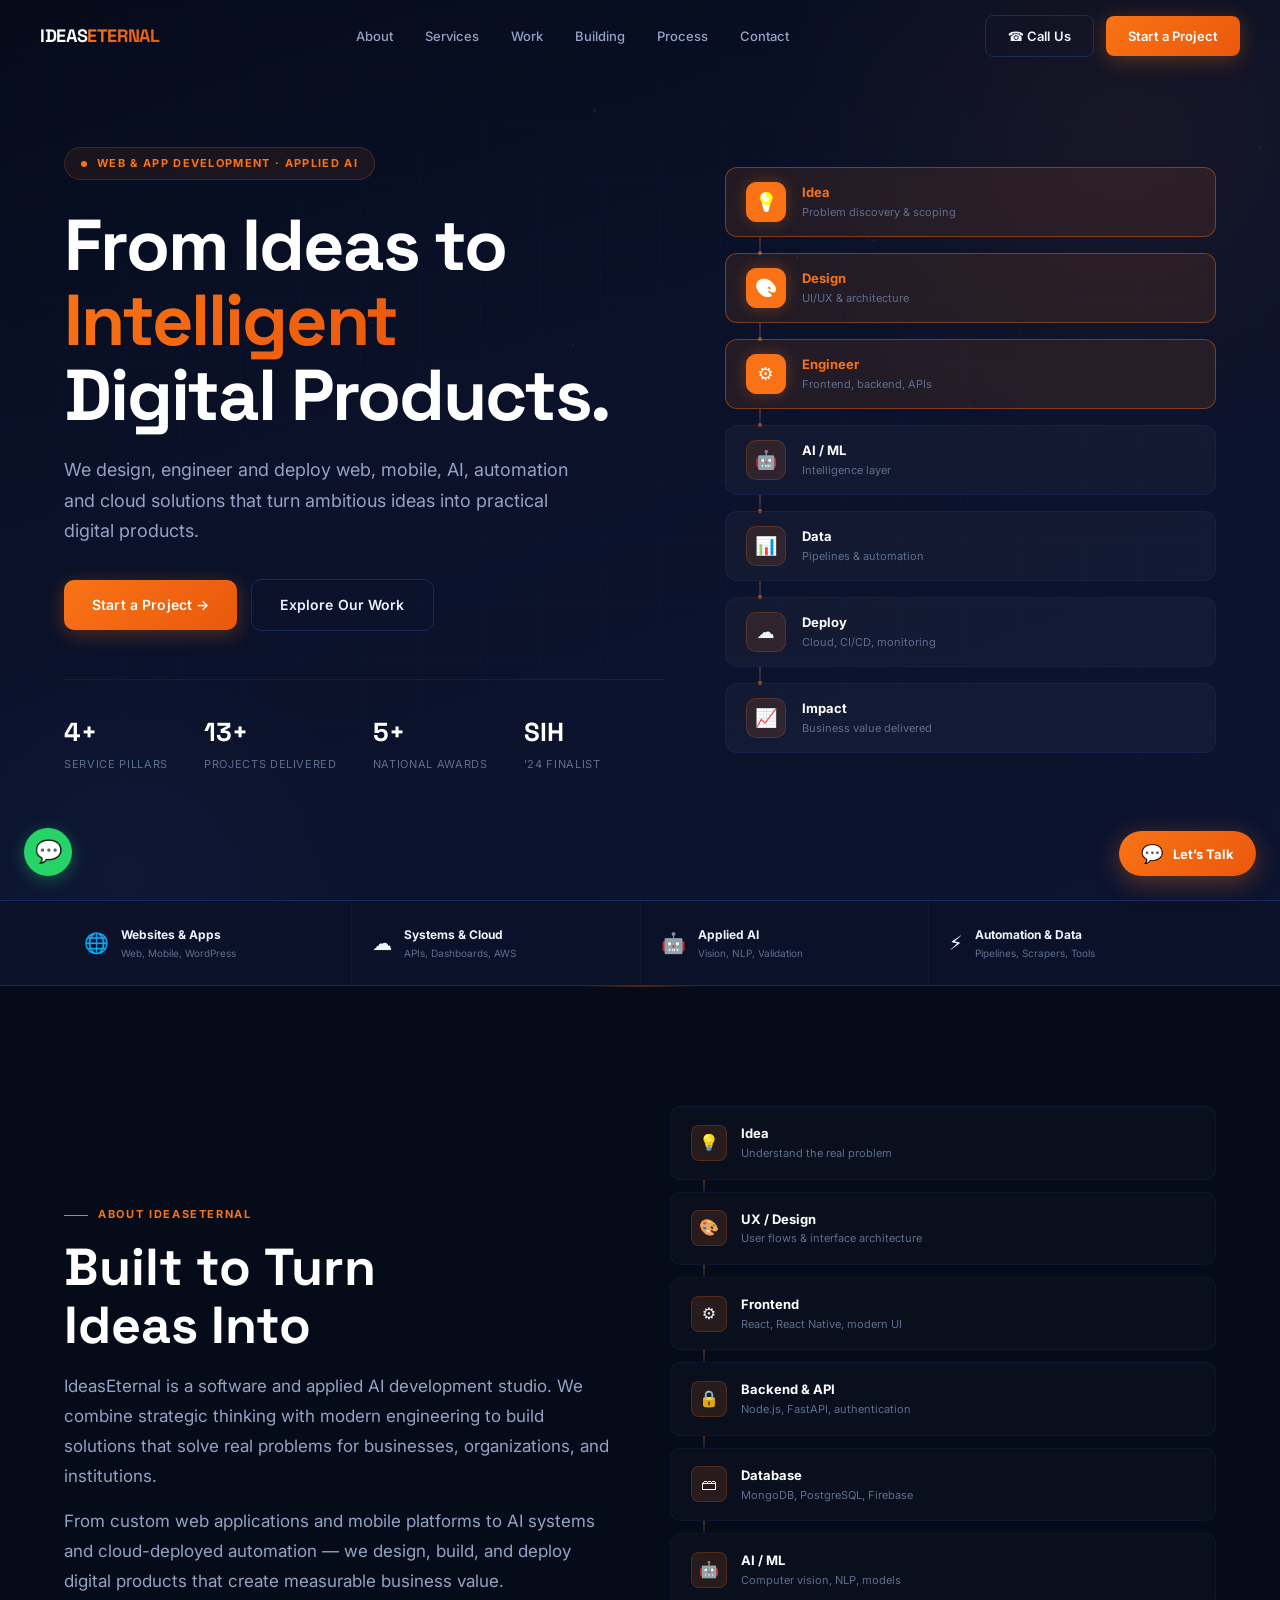
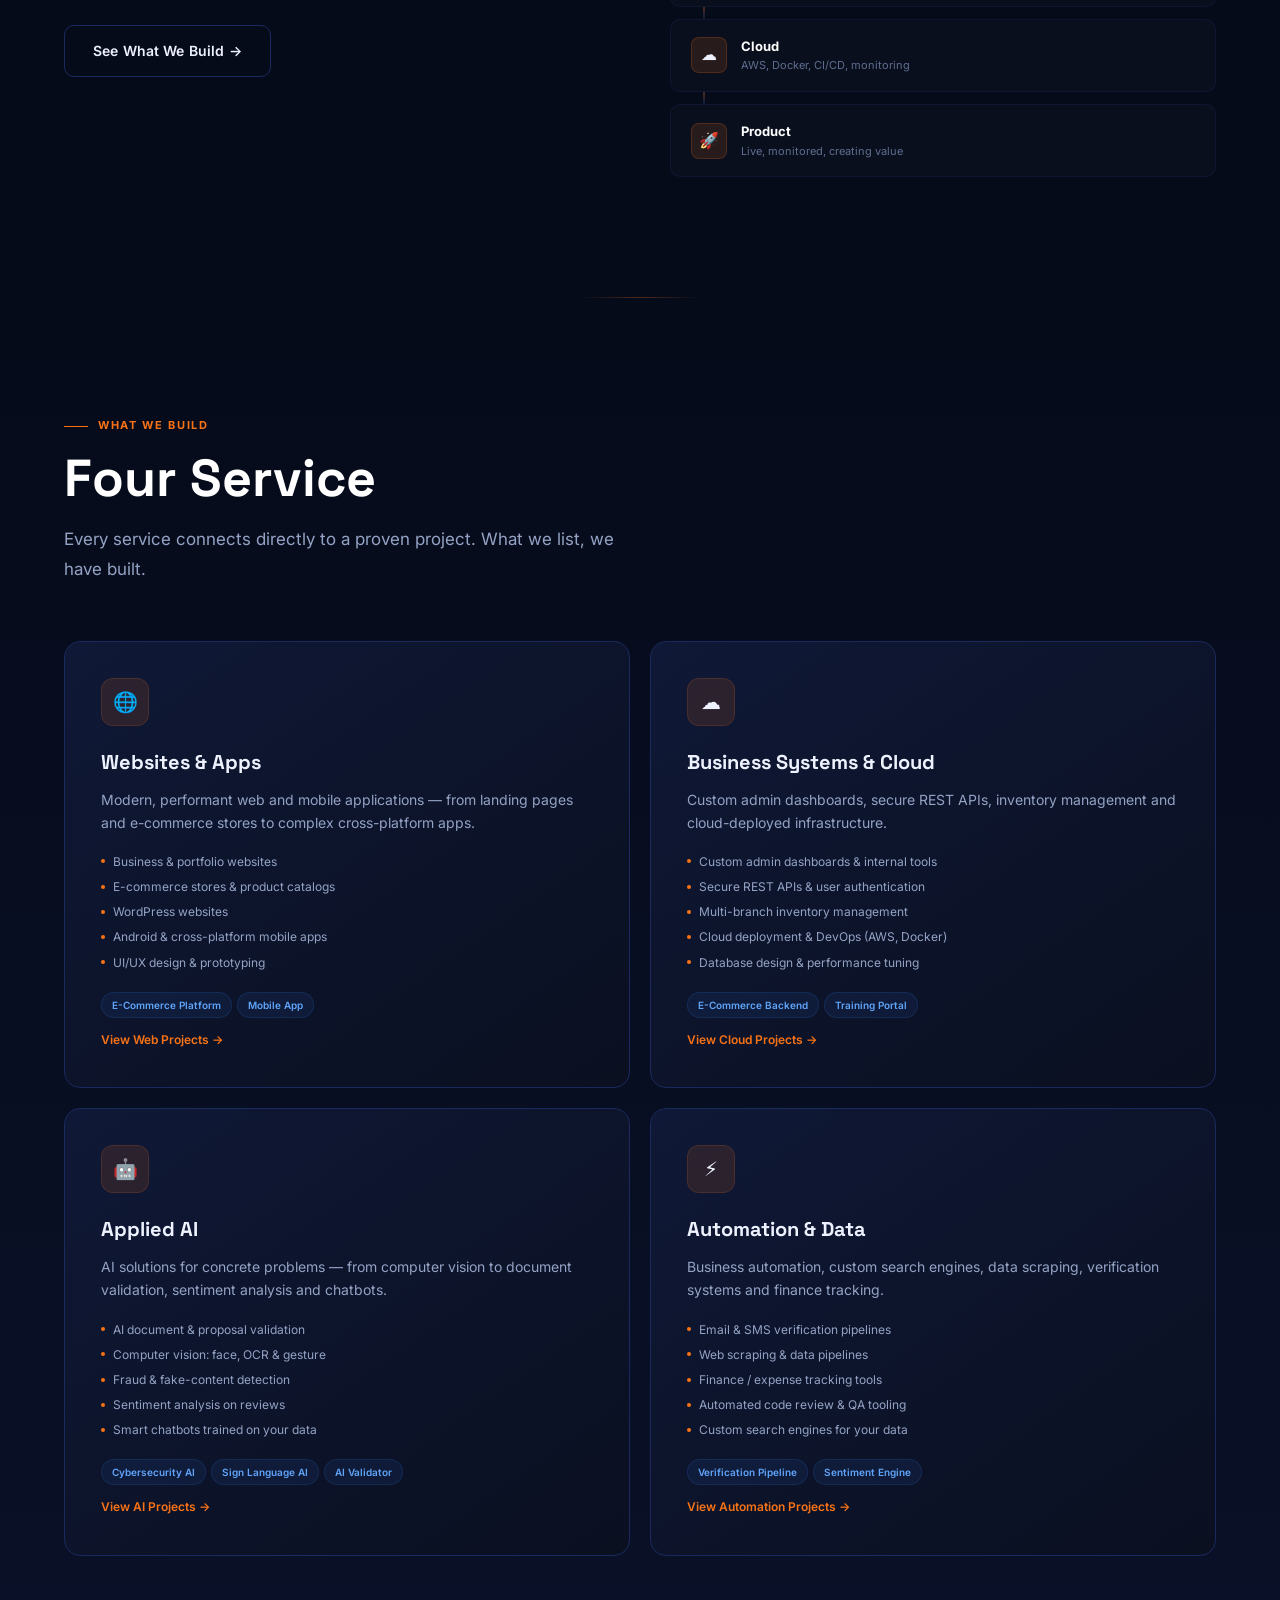
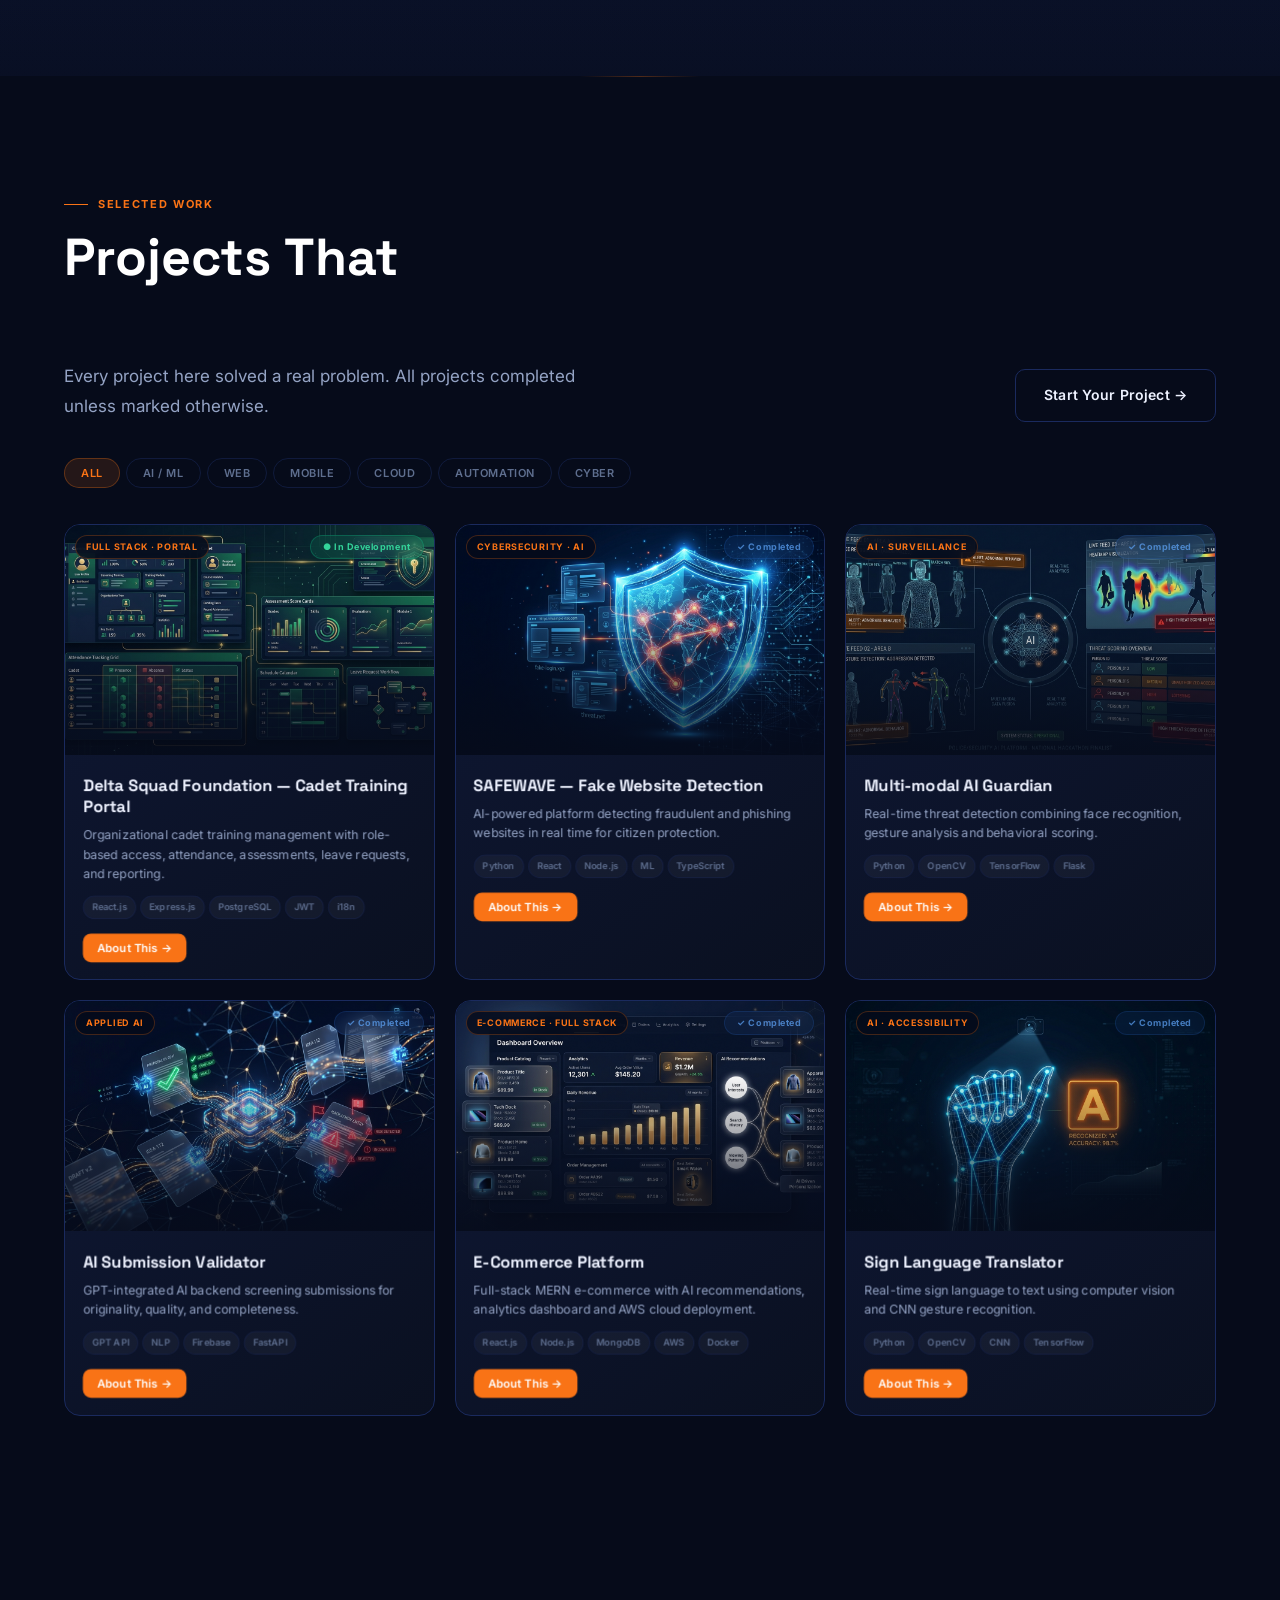
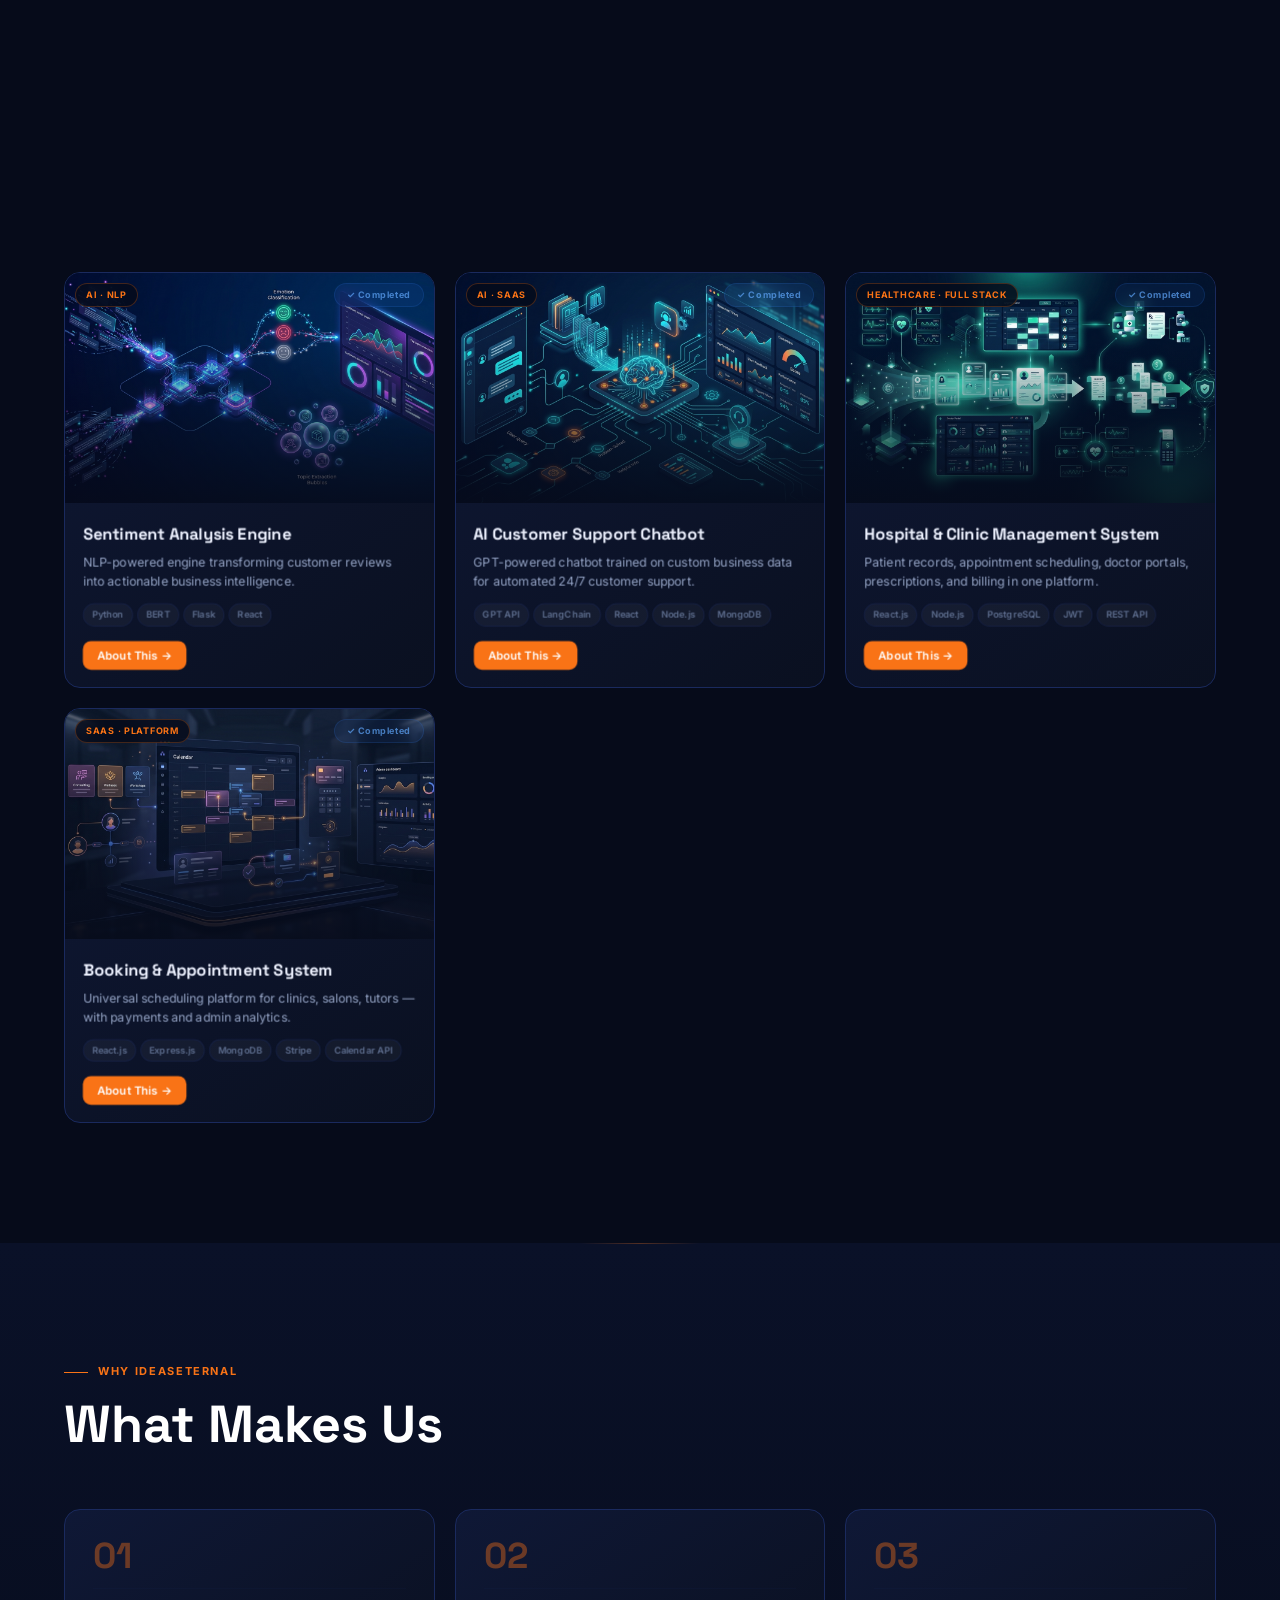
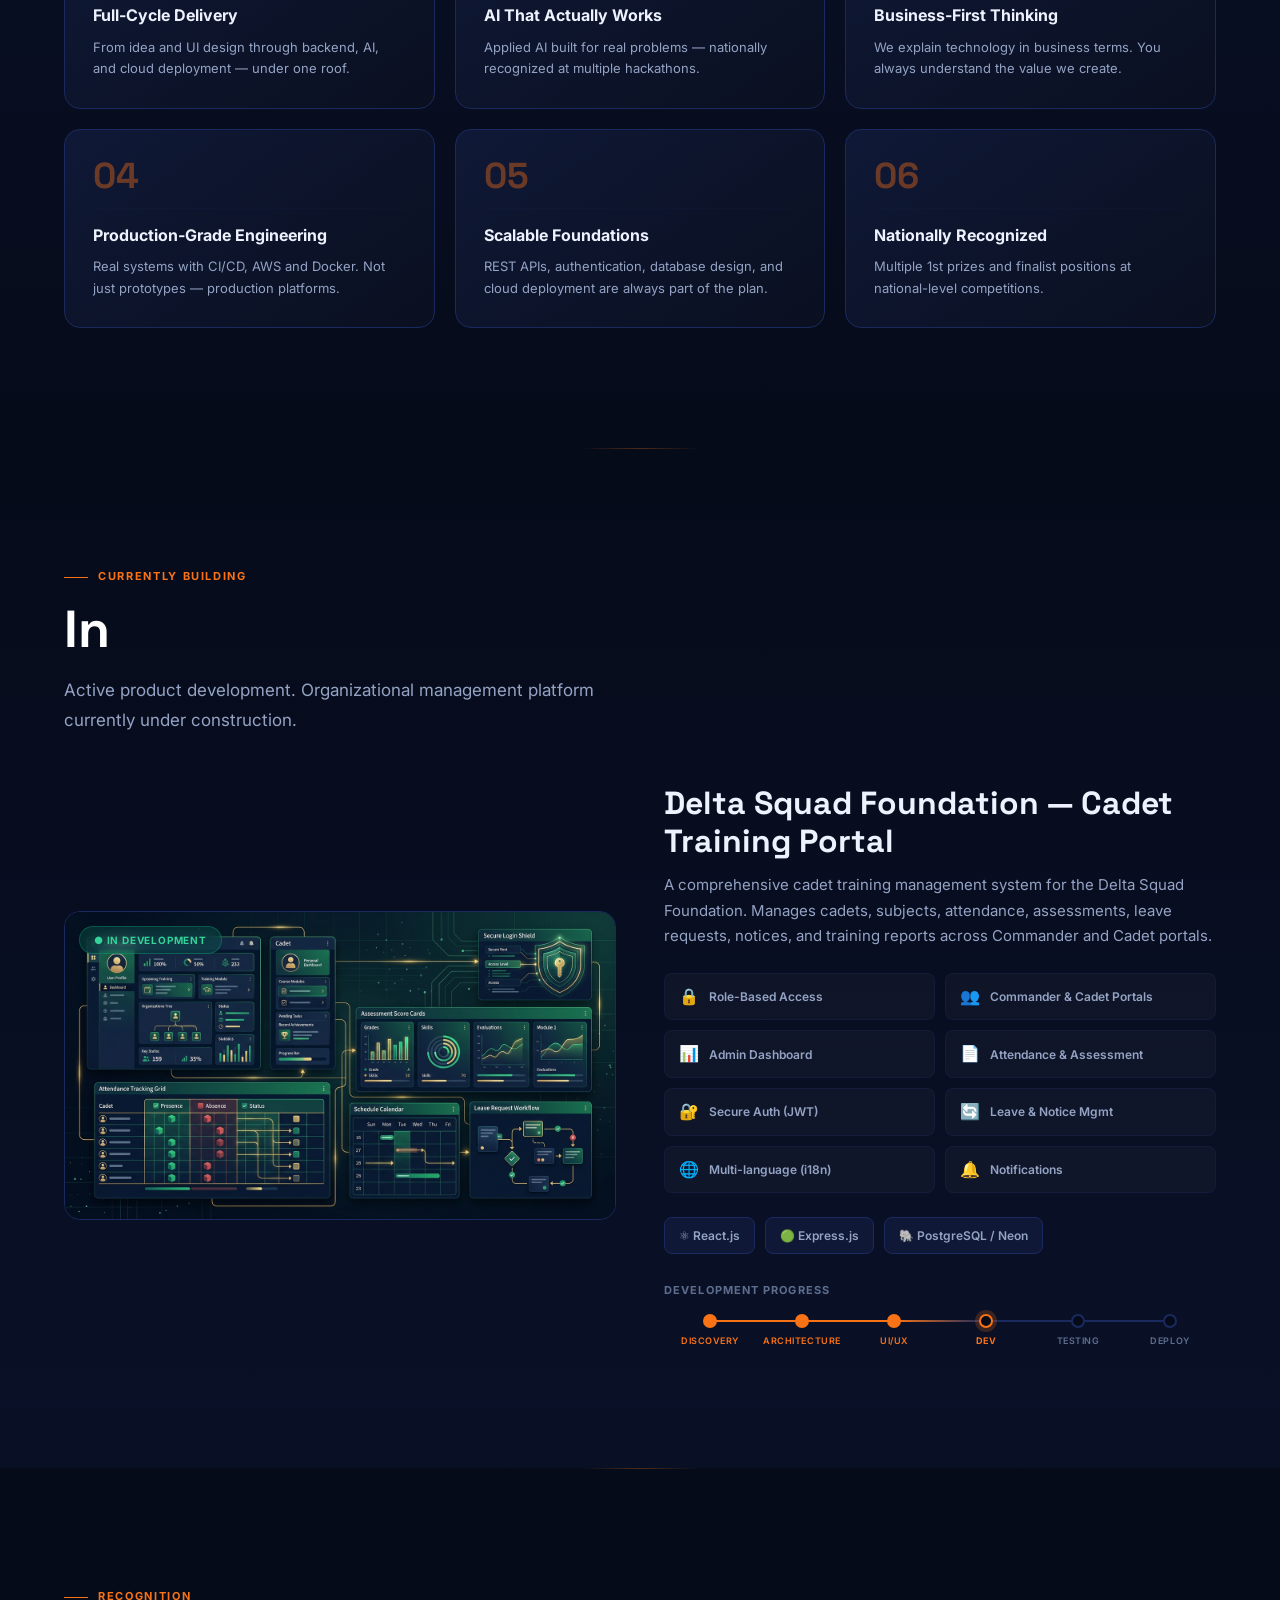
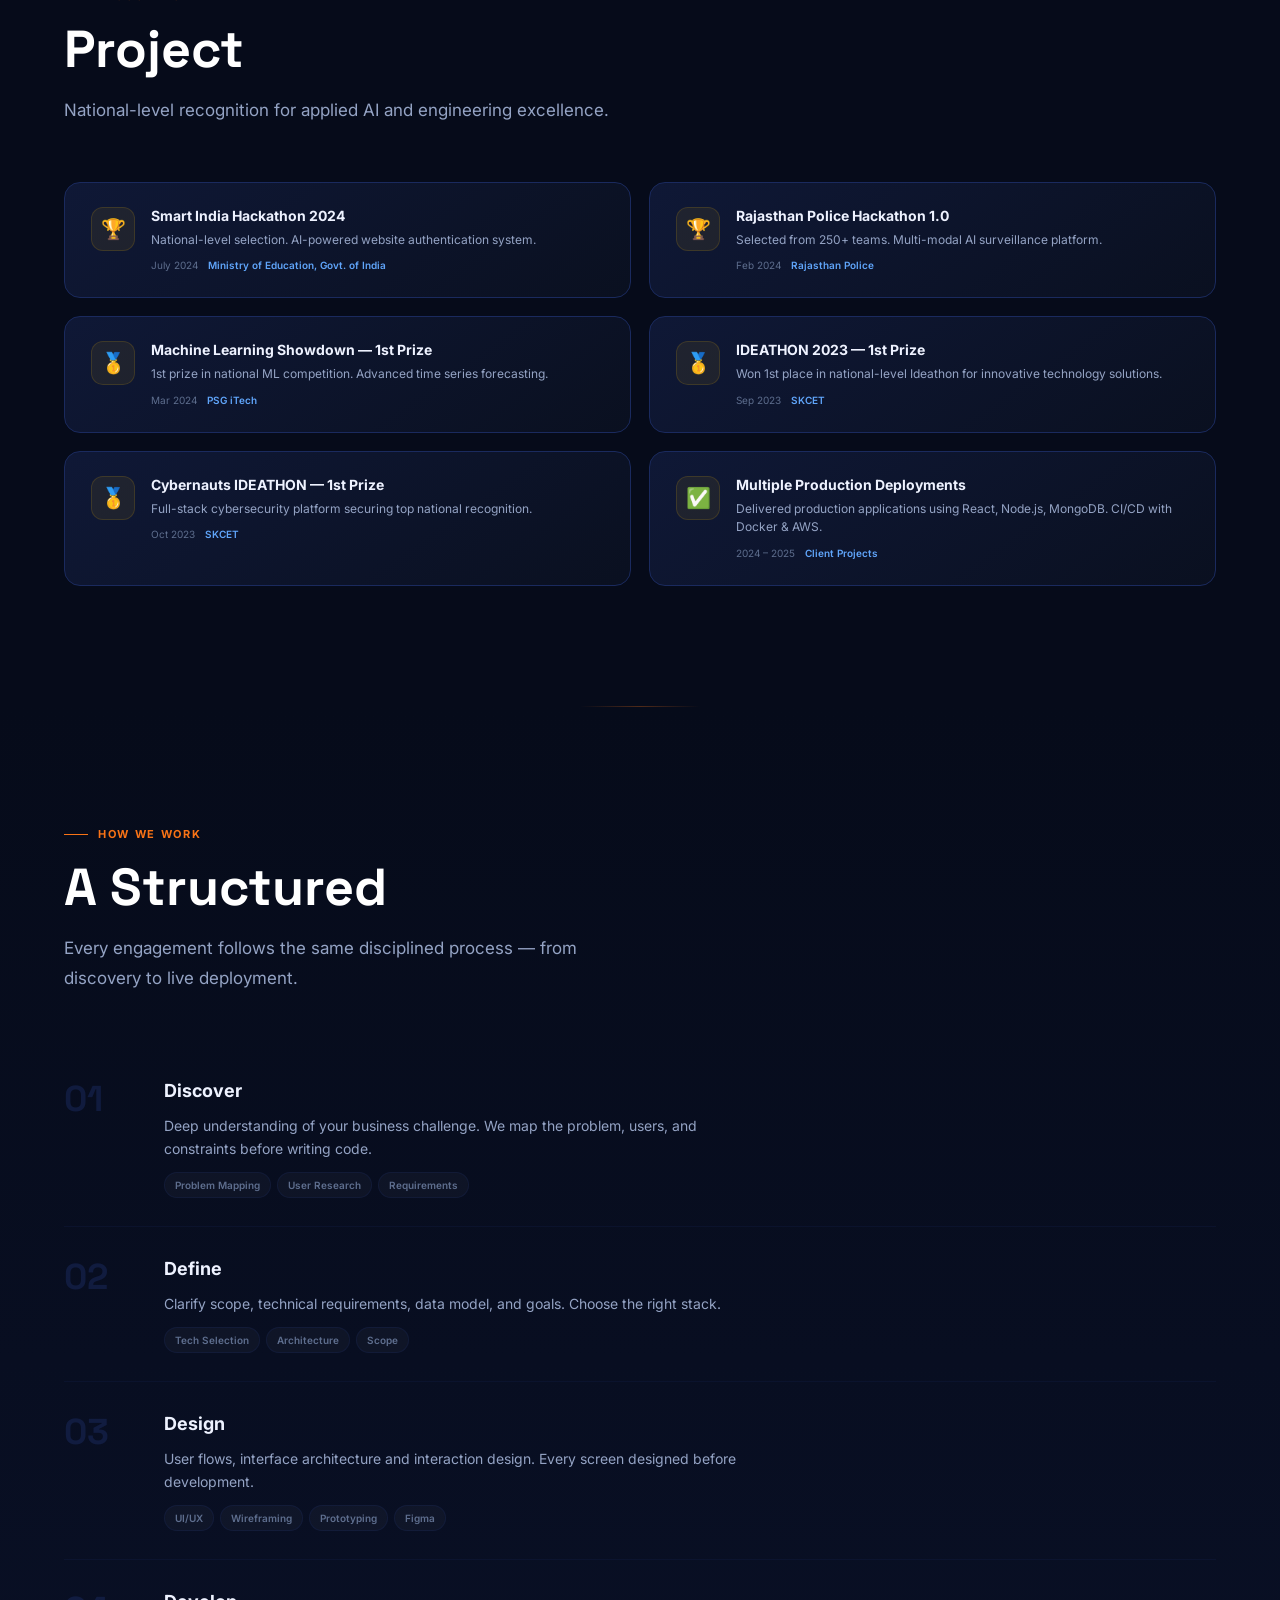
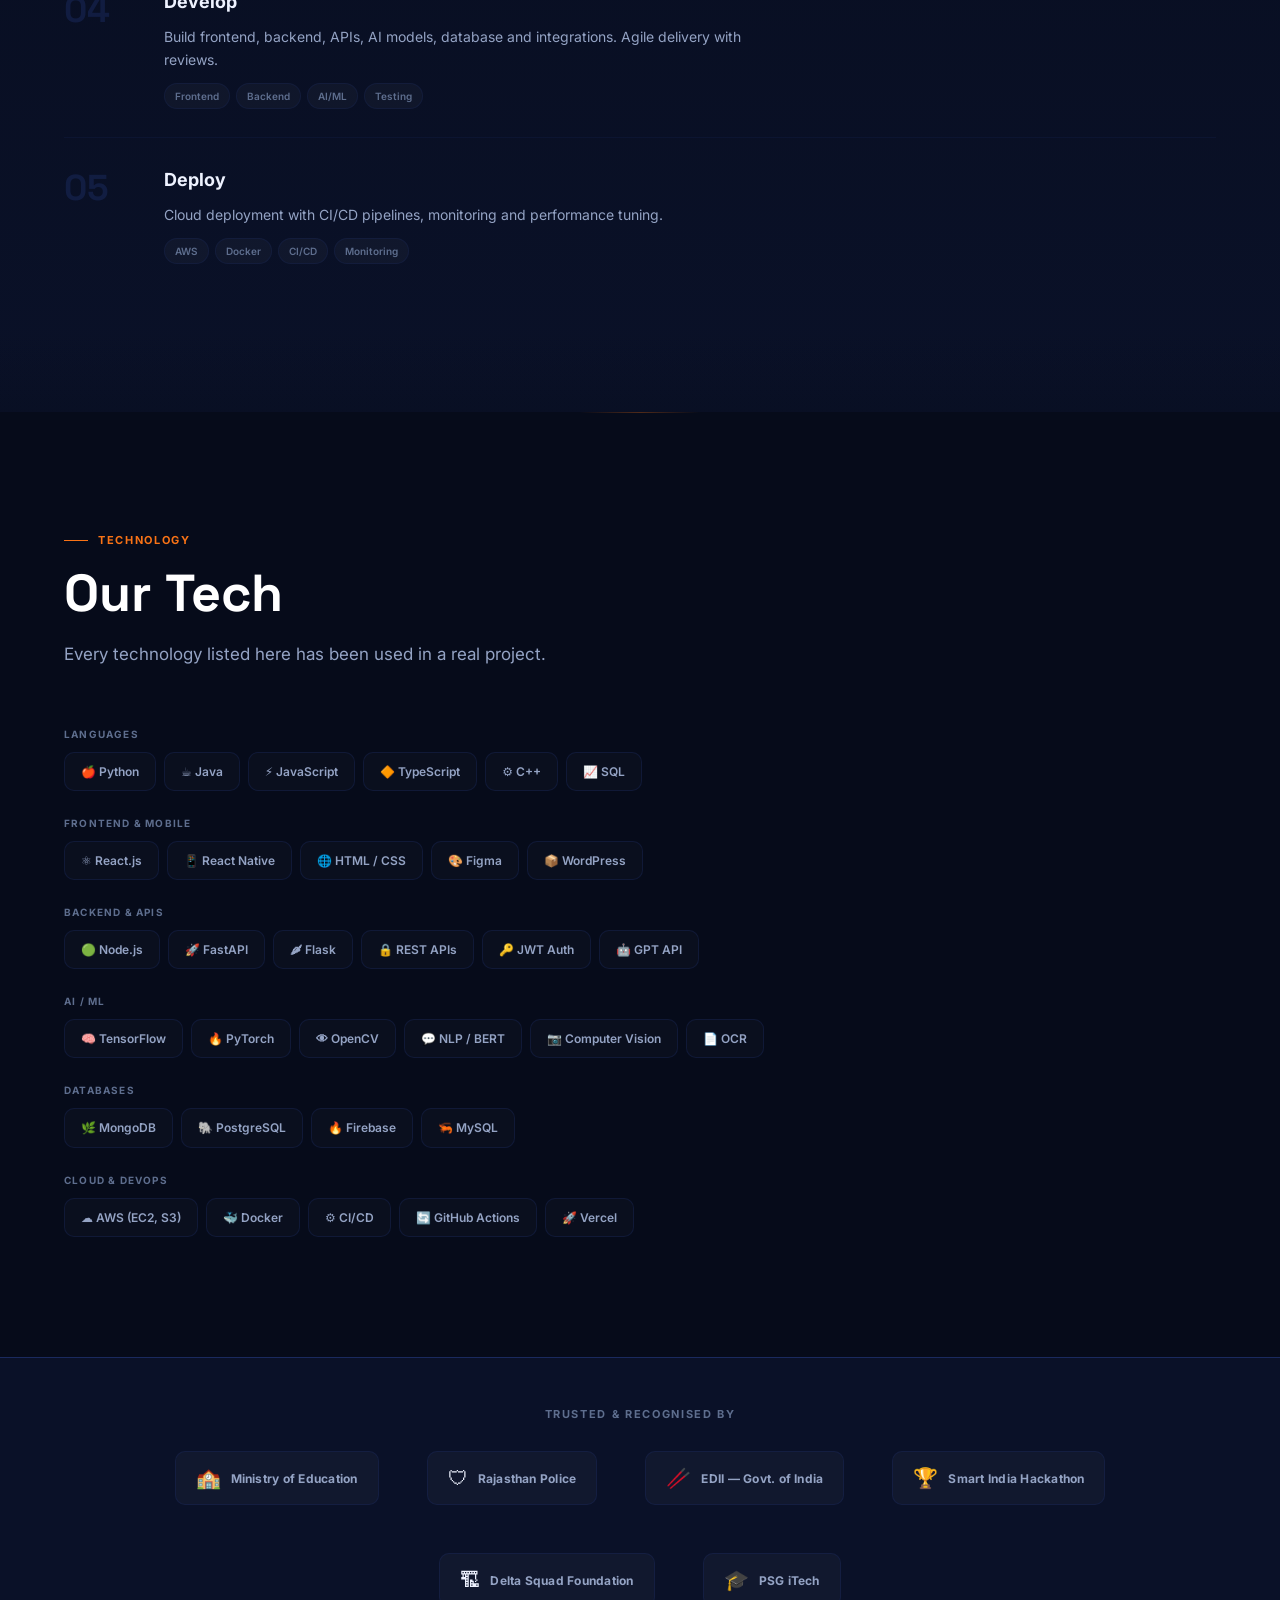
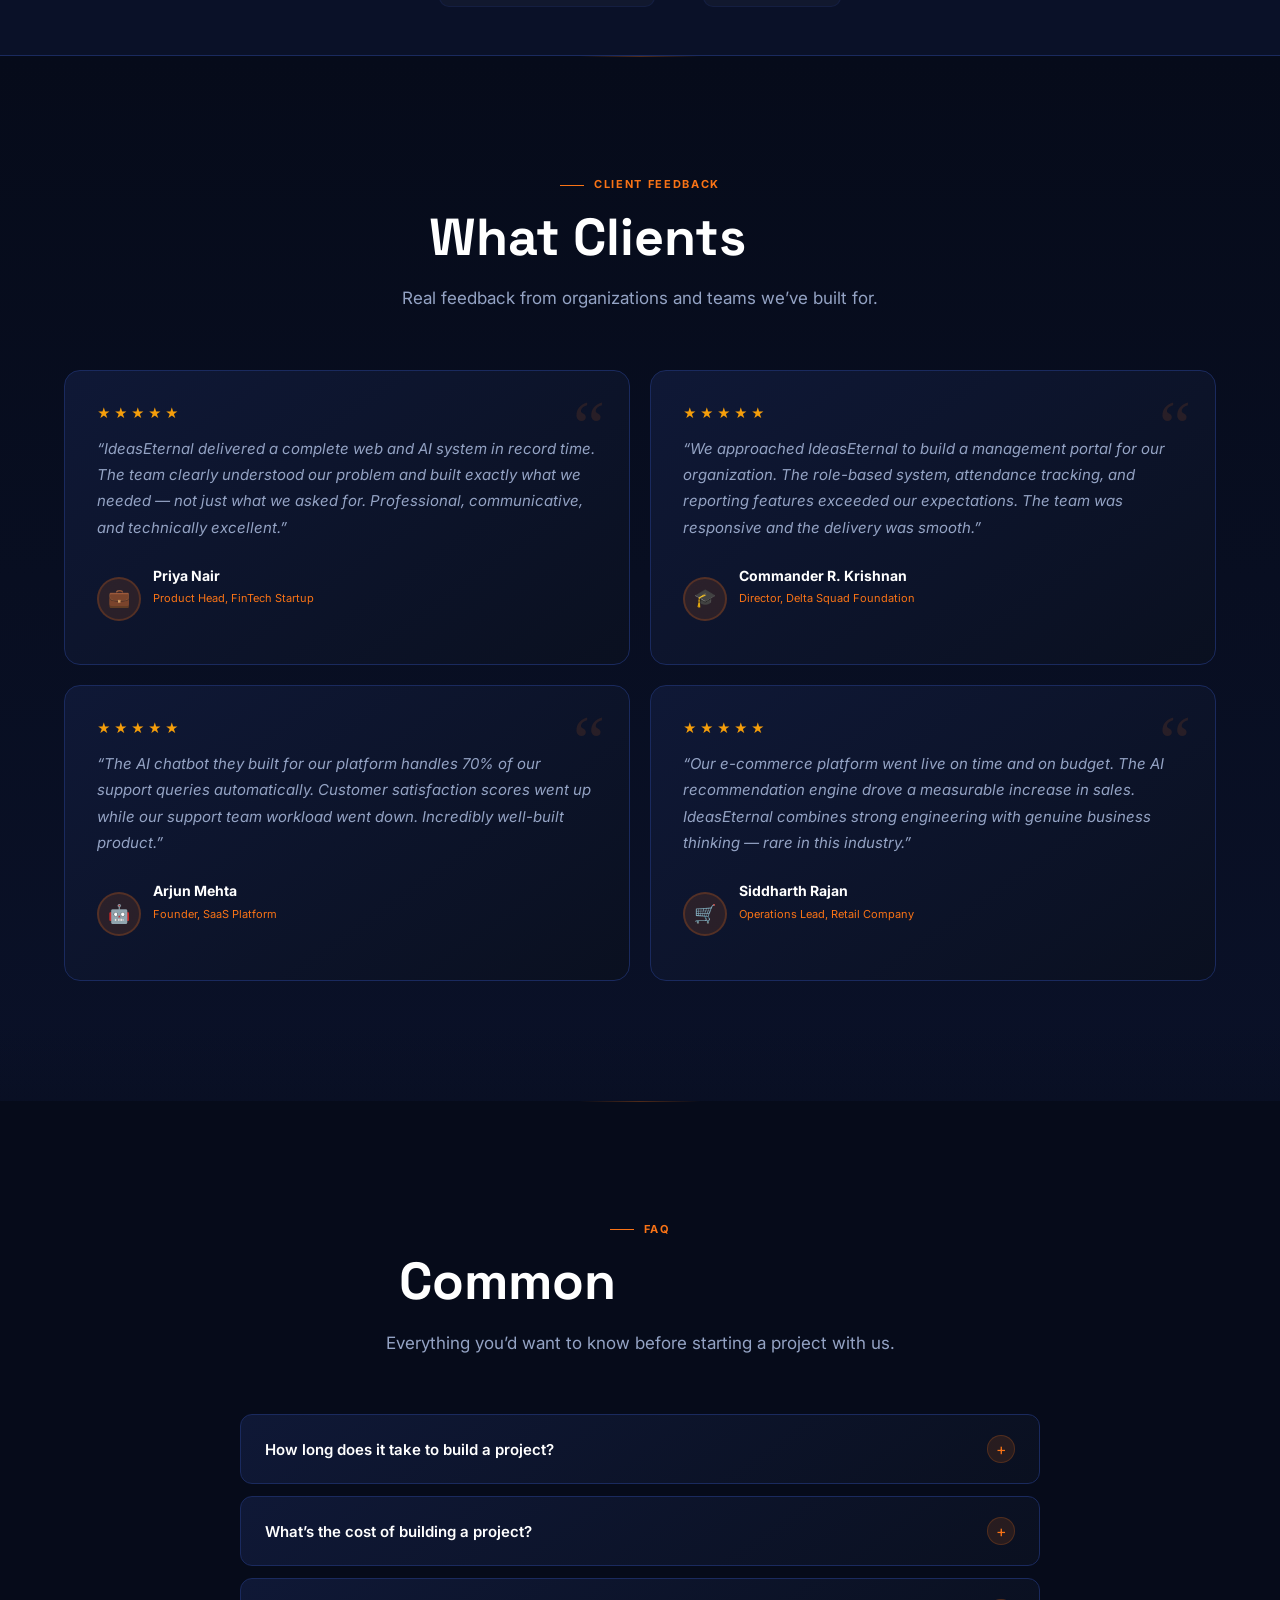
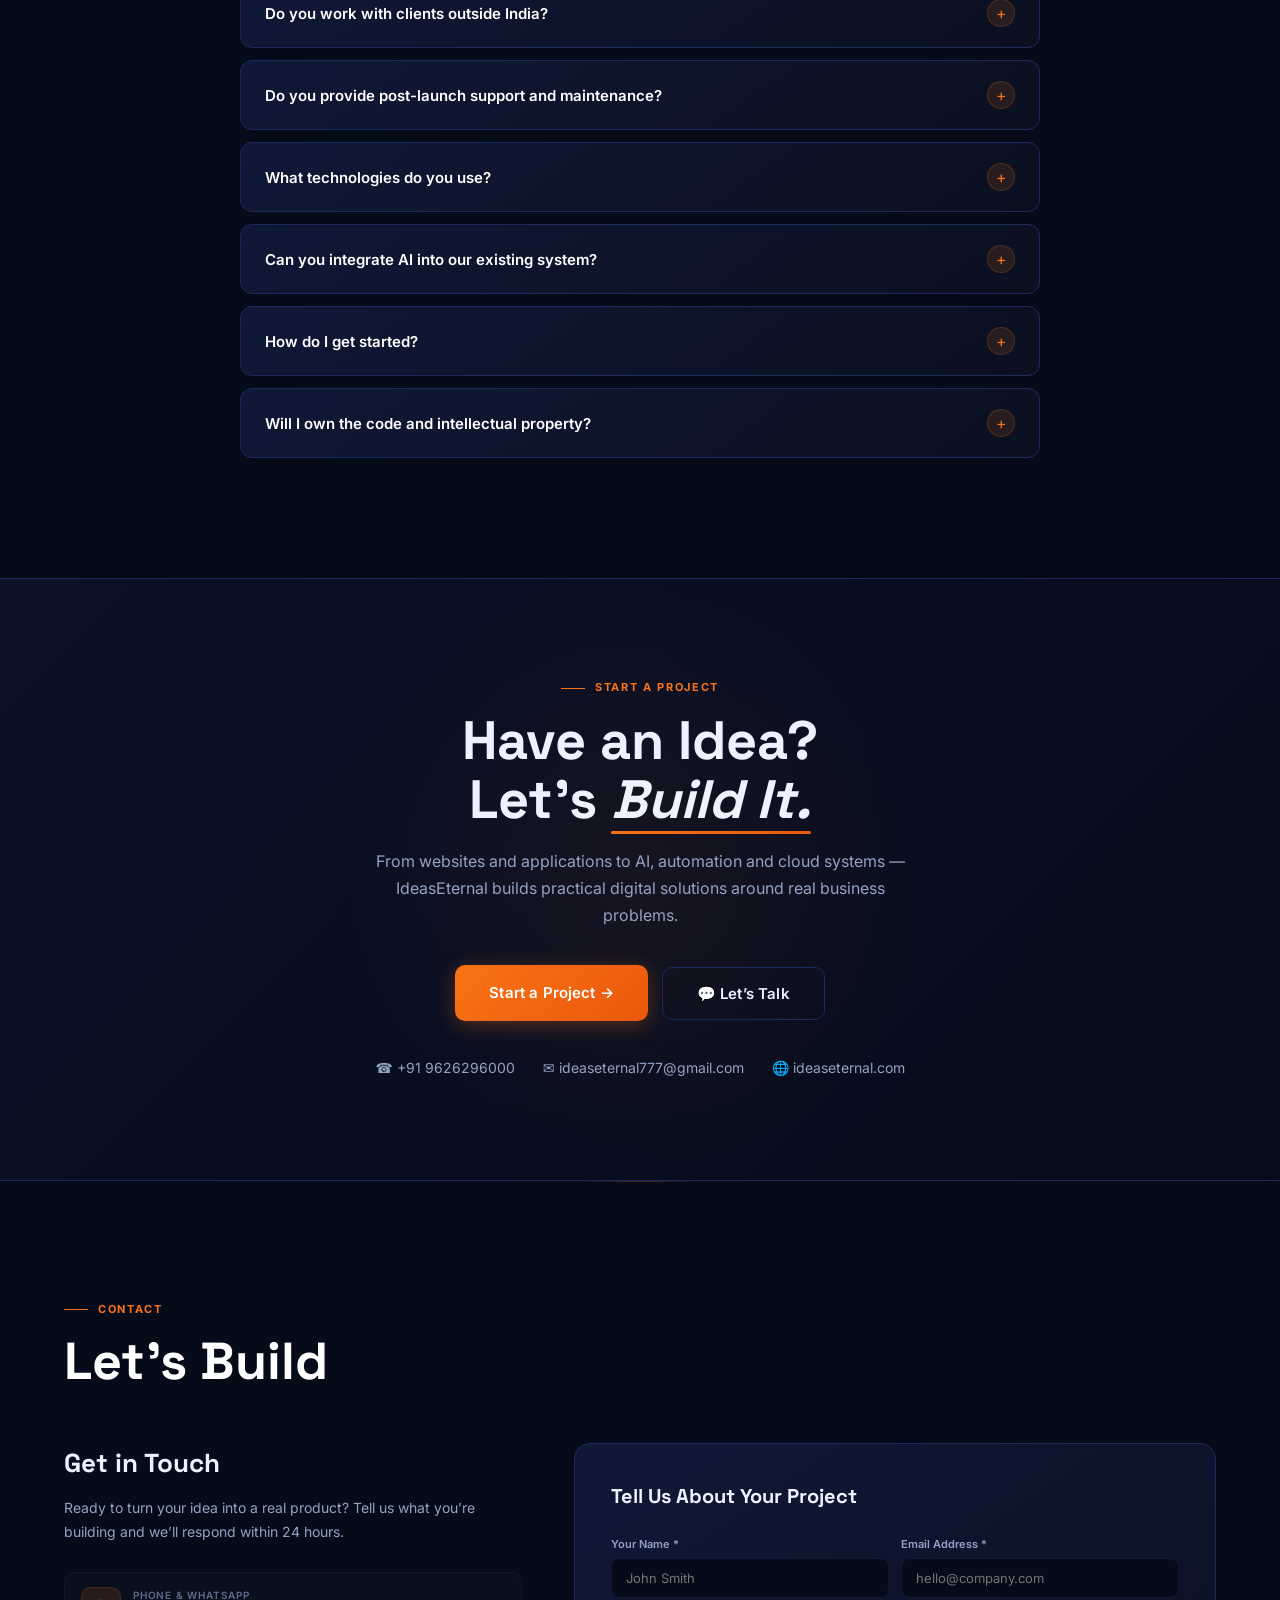
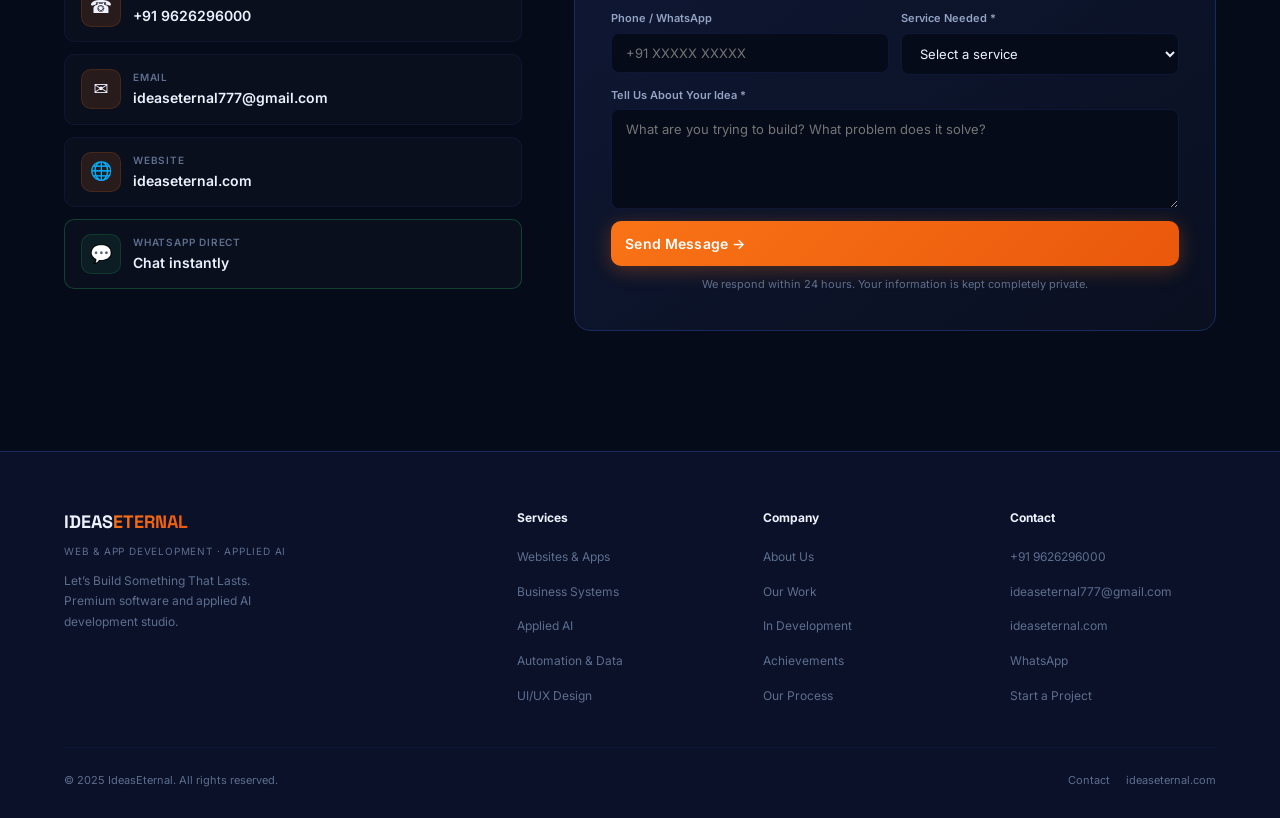
==== commit 7e39a71d: "feat: add site interaction script, body template, and update index markup" ====
--- a/index.html
+++ b/index.html
@@ -3,23 +3,23 @@
 <head>
 <meta charset="UTF-8">
 <meta name="viewport" content="width=device-width, initial-scale=1.0">
-<title>IdeaSternal &mdash; Web &amp; App Development &middot; Applied AI</title>
-<meta name="description" content="IdeaSternal is a premium software and applied AI development studio. We build web, mobile, AI, cloud and automation solutions that turn ambitious ideas into practical digital products.">
+<title>IdeasEternal &mdash; Web &amp; App Development &middot; Applied AI</title>
+<meta name="description" content="IdeasEternal is a premium software and applied AI development studio. We build web, mobile, AI, cloud and automation solutions that turn ambitious ideas into practical digital products.">
 <meta name="keywords" content="web development, app development, applied AI, software development, React, Node.js, machine learning, mobile app, cloud, automation, India">
-<meta name="author" content="IdeaSternal">
+<meta name="author" content="IdeasEternal">
 <link rel="canonical" href="https://ideaseternal.com">
 <!-- Open Graph -->
-<meta property="og:title" content="IdeaSternal &mdash; Web &amp; App Development &middot; Applied AI">
+<meta property="og:title" content="IdeasEternal &mdash; Web &amp; App Development &middot; Applied AI">
 <meta property="og:description" content="Let&rsquo;s Build Something That Lasts. Premium software and applied AI development studio.">
 <meta property="og:url" content="https://ideaseternal.com">
 <meta property="og:type" content="website">
 <meta property="og:image" content="https://ideaseternal.com/assets/img/og_image.jpg">
 <meta property="og:image:width" content="1200">
 <meta property="og:image:height" content="630">
-<meta property="og:site_name" content="IdeaSternal">
+<meta property="og:site_name" content="IdeasEternal">
 <!-- Twitter Card -->
 <meta name="twitter:card" content="summary_large_image">
-<meta name="twitter:title" content="IdeaSternal &mdash; Web &amp; App Development &middot; Applied AI">
+<meta name="twitter:title" content="IdeasEternal &mdash; Web &amp; App Development &middot; Applied AI">
 <meta name="twitter:description" content="Premium software and applied AI development studio. We build web, mobile, AI and automation solutions.">
 <meta name="twitter:image" content="https://ideaseternal.com/assets/img/og_image.jpg">
 <!-- Favicon -->
@@ -340,13 +340,14 @@
 .mol.op{opacity:1;pointer-events:all}
 .mdi{width:100%;max-width:860px;max-height:88vh;background:var(--bg2);border:1px solid var(--border);border-radius:20px;overflow:hidden;display:flex;flex-direction:column;transform:scale(.95) translateY(16px);transition:transform .35s var(--ease)}
 .mol.op .mdi{transform:scale(1) translateY(0)}
-.msc{overflow-y:auto;flex:1}
+.msc{overflow-y:auto;flex:1;-webkit-overflow-scrolling:touch}
 .mhd{position:relative}
 .mhi{width:100%;aspect-ratio:16/9;object-fit:cover}
 .mni{height:180px;display:flex;align-items:center;justify-content:center;font-size:56px;background:linear-gradient(135deg,#0a1632,#0d1a3a)}
-.mcl{position:absolute;top:12px;right:12px;width:36px;height:36px;border-radius:50%;background:rgba(6,11,26,.8);backdrop-filter:blur(8px);border:1px solid rgba(26,42,94,.5);display:flex;align-items:center;justify-content:center;cursor:pointer;color:var(--txts);font-size:16px;transition:var(--tr);z-index:10}
+.mcl{position:absolute;top:12px;right:12px;width:40px;height:40px;border-radius:50%;background:rgba(6,11,26,.85);backdrop-filter:blur(8px);border:1px solid rgba(26,42,94,.5);display:flex;align-items:center;justify-content:center;cursor:pointer;color:var(--txts);font-size:16px;transition:var(--tr);z-index:10}
 .mcl:hover{background:var(--or);color:#fff;border-color:var(--or)}
-.mbd{position:absolute;bottom:12px;left:12px;display:flex;gap:6px;z-index:5}
+.mbd{position:relative;display:flex;gap:6px;z-index:5;flex-wrap:wrap;padding:0 0 8px 0}
+.mbd .pcb{position:relative;top:auto;left:auto;font-size:10px;padding:5px 12px}
 .mby{padding:28px 32px 32px}
 .mt2{font-family:'Space Grotesk',sans-serif;font-size:24px;font-weight:800;margin-bottom:8px;line-height:1.2}
 .mvl{font-size:14px;color:var(--txts);margin-bottom:24px;line-height:1.65}
@@ -354,7 +355,7 @@
 .mst{font-size:10px;font-weight:700;letter-spacing:.12em;text-transform:uppercase;color:var(--or);margin-bottom:10px;display:flex;align-items:center;gap:8px}
 .mst::after{content:'';flex:1;height:1px;background:rgba(26,42,94,.3)}
 .mse>p{font-size:13px;color:var(--txts);line-height:1.75}
-.mfl{display:flex;align-items:center;flex-wrap:wrap;margin-top:12px;gap:0}
+.mfl{display:flex;align-items:center;flex-wrap:wrap;margin-top:12px;gap:4px}
 .mfs{padding:8px 12px;border-radius:8px;background:rgba(255,255,255,.03);border:1px solid rgba(26,42,94,.3);font-size:11px;font-weight:600;color:var(--txts)}
 .mfa{color:var(--or);font-size:14px;padding:0 4px}
 .mtc{display:grid;grid-template-columns:repeat(2,1fr);gap:12px;margin-top:12px}
@@ -415,8 +416,114 @@
 
 /* Responsive */
 @media(max-width:1100px){.pgr{grid-template-columns:repeat(2,1fr)}.sgr{grid-template-columns:1fr}.ftg{grid-template-columns:1fr 1fr;gap:28px}.hcn{grid-template-columns:1fr}.hpv{display:none}}
-@media(max-width:900px){.ccg{grid-template-columns:1fr}.agv{grid-template-columns:1fr}.wgr{grid-template-columns:repeat(2,1fr)}.nls,.nct .bso{display:none}.nhb{display:flex}.mtc{grid-template-columns:1fr}.cbg{grid-template-columns:1fr}.story-grid{grid-template-columns:1fr}.chat-panel{width:calc(100% - 24px);right:12px;bottom:12px;max-height:80vh;border-radius:16px}}
-@media(max-width:640px){.sec{padding:72px 0}.pgr{grid-template-columns:1fr}.wgr{grid-template-columns:1fr}.hst{gap:18px}.ftg{grid-template-columns:1fr}.cbi{flex-direction:column}.cit{border-right:none;border-bottom:1px solid rgba(26,42,94,.2)}.cit:last-child{border-bottom:none}.frw{grid-template-columns:1fr}.mby{padding:18px}.prst{grid-template-columns:52px 1fr;gap:14px}.cbmods{grid-template-columns:1fr}.chat-panel{bottom:0;right:0;width:100%;max-height:100vh;border-radius:16px 16px 0 0}.chat-fab{bottom:16px;right:16px;padding:10px 18px;font-size:12px}}
+@media(max-width:900px){
+  .ccg{grid-template-columns:1fr}.agv{grid-template-columns:1fr}.wgr{grid-template-columns:repeat(2,1fr)}
+  .nls,.nct .bso{display:none}.nhb{display:flex}
+  .mtc{grid-template-columns:1fr}.cbg{grid-template-columns:1fr}.story-grid{grid-template-columns:1fr}
+  .chat-panel{width:calc(100% - 24px);right:12px;bottom:12px;max-height:80vh;border-radius:16px}
+  /* Modal mobile */
+  .mol{padding:10px}
+  .mdi{max-height:92vh;border-radius:16px}
+  .mhi{aspect-ratio:16/8}
+  .mby{padding:20px 18px 24px}
+  .mt2{font-size:20px}
+  .mvl{font-size:13px;margin-bottom:18px}
+  .mfl{gap:4px}
+  .mfs{padding:6px 10px;font-size:10px}
+  .mfa{font-size:12px;padding:0 2px}
+  .mcta-box{padding:14px}
+  .mcta-box .btn{padding:10px 20px;font-size:13px}
+}
+@media(max-width:640px){
+  .sec{padding:72px 0}
+  .pgr{grid-template-columns:1fr}
+  .wgr{grid-template-columns:1fr}
+  .hst{gap:18px}
+  .ftg{grid-template-columns:1fr}
+  .cbi{flex-direction:column}
+  .cit{border-right:none;border-bottom:1px solid rgba(26,42,94,.2)}
+  .cit:last-child{border-bottom:none}
+  .frw{grid-template-columns:1fr}
+  .prst{grid-template-columns:52px 1fr;gap:14px}
+  .cbmods{grid-template-columns:1fr}
+  .chat-panel{bottom:0;right:0;width:100%;max-height:100vh;border-radius:16px 16px 0 0}
+  .chat-fab{bottom:16px;right:16px;padding:10px 18px;font-size:12px}
+  /* Modal fully mobile */
+  .mol{padding:0;align-items:flex-end}
+  .mdi{max-height:95vh;border-radius:16px 16px 0 0;max-width:100%}
+  .mhi{aspect-ratio:16/7}
+  .mni{height:120px;font-size:40px}
+  .mby{padding:16px 16px 24px}
+  .mt2{font-size:18px;margin-bottom:6px}
+  .mvl{font-size:12px;margin-bottom:16px;line-height:1.6}
+  .mse{margin-bottom:18px}
+  .mst{font-size:9px;gap:6px}
+  .mse>p{font-size:12px;line-height:1.7}
+  .mfl{gap:3px}
+  .mfs{padding:5px 8px;font-size:9px}
+  .mfa{font-size:10px;padding:0 1px}
+  .mtc{gap:8px}
+  .mtcc{padding:10px}
+  .mtcc ul li{font-size:11px}
+  .muci{padding:4px 10px;font-size:10px}
+  .mbv{padding:12px;font-size:12px}
+  .mcta-box{padding:12px}
+  .mcta-box p{font-size:12px;margin-bottom:10px}
+  .mcta-box .btn{padding:10px 18px;font-size:12px}
+  .march-n{padding:6px 14px;font-size:11px;min-width:100px}
+  .march-a{font-size:10px}
+  .mrec{padding:10px 12px;gap:10px}
+  .mreci{font-size:18px}
+  .mrect h5{font-size:12px}
+  .mrect p{font-size:10px}
+  /* Hero mobile */
+  .hhd{font-size:clamp(32px,8vw,48px)}
+  .hsb{font-size:14px}
+  .hac{gap:10px}
+  .hac .btn{padding:12px 20px;font-size:13px}
+  .hst{padding-top:24px;gap:14px}
+  .hsi .n{font-size:22px}
+  .hsi .l{font-size:10px}
+  /* Cards mobile */
+  .scd{padding:24px}
+  .scd h3{font-size:17px}
+  .scd>p{font-size:13px}
+  /* Contact mobile */
+  .ccl h3{font-size:22px}
+  .cfc{padding:24px}
+  .cft{font-size:18px}
+  /* WhatsApp floating */
+  .waf{bottom:16px;left:16px;width:44px;height:44px;font-size:20px}
+  /* Footer mobile */
+  .fbt3{flex-direction:column;text-align:center;gap:8px}
+  .fbl{justify-content:center}
+  /* CTA mobile */
+  .ctt{font-size:clamp(26px,7vw,40px)}
+  .cts{font-size:14px}
+  .ctac .btn{padding:13px 24px;font-size:13px}
+  /* Process mobile */
+  .prn{font-size:28px}
+  .prc h4{font-size:16px}
+  .prc p{font-size:13px}
+  /* Testimonials mobile */
+  .tcd{padding:24px}
+  .tcd p{font-size:14px}
+  .tcd::before{font-size:48px;top:12px;right:16px}
+  /* FAQ mobile */
+  .faq-q{padding:16px 18px}
+  .faq-q h4{font-size:14px}
+  .faq-a p{padding:0 18px 16px;font-size:13px}
+  /* Achievement mobile */
+  .avc{padding:18px 20px;gap:12px}
+  .avic{width:38px;height:38px;font-size:18px}
+  .avb h4{font-size:13px}
+  .avb>p{font-size:11px}
+  /* Why cards mobile */
+  .wcd{padding:22px}
+  .wnn{font-size:28px;margin-bottom:10px;padding-bottom:10px}
+  .wcd h4{font-size:15px}
+  .wcd p{font-size:12px}
+}
 
 /* ===== PRELOADER ===== */
 #preloader{position:fixed;inset:0;z-index:99999;background:var(--bg);display:flex;flex-direction:column;align-items:center;justify-content:center;transition:opacity .6s ease,visibility .6s ease}
@@ -470,10 +577,188 @@
 #btt:hover{transform:translateY(-3px);box-shadow:0 8px 28px rgba(249,115,22,.5)}
 @media(max-width:900px){.tgr{grid-template-columns:1fr}}
 
+/* ===== SCROLL PROGRESS BAR ===== */
+#scrollProgress{position:fixed;top:0;left:0;height:3px;background:var(--grad-or);z-index:10000;width:0;transition:width .1s linear;box-shadow:0 0 10px rgba(249,115,22,.5),0 0 5px rgba(249,115,22,.3)}
+
+/* ===== ENHANCED PRELOADER ===== */
+#preloader{background:radial-gradient(ellipse at center,var(--bg2),var(--bg))}
+.prl-logo{position:relative;overflow:hidden}
+.prl-logo::after{content:'';position:absolute;top:0;left:-100%;width:60%;height:100%;background:linear-gradient(90deg,transparent,rgba(249,115,22,.15),transparent);animation:prlShimmer 2s ease-in-out infinite}
+@keyframes prlShimmer{0%{left:-100%}100%{left:200%}}
+.prl-bar{position:relative;overflow:hidden}
+.prl-bar::after{content:'';position:absolute;inset:0;background:linear-gradient(90deg,transparent,rgba(255,255,255,.2),transparent);animation:prlBarShimmer 1.5s ease-in-out infinite}
+@keyframes prlBarShimmer{0%{transform:translateX(-100%)}100%{transform:translateX(100%)}}
+
+/* ===== NAV ENHANCED ENTRANCE ===== */
+.nav{transform:translateY(-100%);animation:navSlideIn .6s var(--ease) .8s forwards}
+.nav.sc{animation:none;transform:translateY(0)}
+@keyframes navSlideIn{from{transform:translateY(-100%);opacity:0}to{transform:translateY(0);opacity:1}}
+
+/* ===== HERO FLOATING STATS ===== */
+.hsi{animation:heroStatFloat 4s ease-in-out infinite;position:relative}
+.hsi:nth-child(1){animation-delay:0s}
+.hsi:nth-child(2){animation-delay:.5s}
+.hsi:nth-child(3){animation-delay:1s}
+.hsi:nth-child(4){animation-delay:1.5s}
+@keyframes heroStatFloat{0%,100%{transform:translateY(0)}50%{transform:translateY(-6px)}}
+.hsi::after{content:'';position:absolute;bottom:-4px;left:50%;transform:translateX(-50%);width:0;height:2px;background:var(--grad-or);transition:width .4s var(--ease);border-radius:2px}
+.hsi:hover::after{width:80%}
+.hsi .n{transition:all .4s var(--ease)}
+.hsi:hover .n{transform:scale(1.1);color:var(--or)}
+
+/* ===== TEXT REVEAL ANIMATION ===== */
+.st{overflow:hidden}
+.st .word{display:inline-block;opacity:0;transform:translateY(40px) rotateX(-20deg);transition:opacity .6s var(--ease),transform .6s var(--ease)}
+.rv.vi .st .word{opacity:1;transform:translateY(0) rotateX(0)}
+
+/* ===== 3D TILT ON PROJECT CARDS ===== */
+.pcd{transform-style:preserve-3d;perspective:800px;transition:transform .4s var(--ease),box-shadow .4s var(--ease),border-color .4s var(--ease)}
+.pcd .pbdy{transform:translateZ(20px);transition:transform .4s var(--ease)}
+.pcd:hover .pbdy{transform:translateZ(30px)}
+.pcd::before{content:'';position:absolute;inset:0;border-radius:var(--r);background:linear-gradient(135deg,rgba(249,115,22,.08),transparent 50%,rgba(59,130,246,.05));opacity:0;transition:opacity .5s ease;z-index:0;pointer-events:none}
+.pcd:hover::before{opacity:1}
+
+/* ===== GRADIENT BORDER ANIMATION ON SERVICE CARDS ===== */
+.scd{position:relative;overflow:hidden;background-clip:padding-box}
+.scd .sci{transition:all .5s var(--ease)}
+.scd:hover .sci{transform:scale(1.1) rotate(5deg);box-shadow:0 0 20px rgba(249,115,22,.2)}
+@keyframes borderGlow{0%{background-position:0% 50%}50%{background-position:100% 50%}100%{background-position:0% 50%}}
+
+/* ===== SHIMMER EFFECT ON TESTIMONIAL CARDS ===== */
+.tcd{overflow:hidden}
+.tcd::after{content:'';position:absolute;top:0;left:-100%;width:60%;height:100%;background:linear-gradient(90deg,transparent,rgba(249,115,22,.04),transparent);transition:none;pointer-events:none}
+.tcd:hover::after{animation:testimonialShimmer .8s ease forwards}
+@keyframes testimonialShimmer{0%{left:-100%}100%{left:200%}}
+
+/* ===== ENHANCED FAQ SPRING ANIMATION ===== */
+.faq-a{transition:max-height .5s cubic-bezier(.68,-.55,.27,1.55),padding .4s var(--ease)}
+.faq-item{transition:border-color .3s ease,box-shadow .3s ease,transform .3s ease}
+.faq-item:hover{transform:translateX(4px)}
+.faq-item.open{box-shadow:0 4px 24px rgba(249,115,22,.08)}
+.faq-q{transition:background .3s ease,padding-left .3s ease}
+.faq-item.open .faq-q{padding-left:28px}
+
+/* ===== TECH TAG CASCADE ===== */
+.tit{opacity:0;transform:translateY(12px);transition:opacity .4s var(--ease),transform .4s var(--ease),border-color .3s ease,color .3s ease,background .3s ease}
+.rv.vi .tit{opacity:1;transform:translateY(0)}
+.rv.vi .tsw .tit:nth-child(1){transition-delay:.05s}
+.rv.vi .tsw .tit:nth-child(2){transition-delay:.1s}
+.rv.vi .tsw .tit:nth-child(3){transition-delay:.15s}
+.rv.vi .tsw .tit:nth-child(4){transition-delay:.2s}
+.rv.vi .tsw .tit:nth-child(5){transition-delay:.25s}
+.rv.vi .tsw .tit:nth-child(6){transition-delay:.3s}
+
+/* ===== ENHANCED CTA SECTION ===== */
+.cta-sec{overflow:hidden}
+.ctg{animation:ctaGlowPulse 5s ease-in-out infinite}
+@keyframes ctaGlowPulse{0%,100%{transform:translate(-50%,-50%) scale(1);opacity:.6}50%{transform:translate(-50%,-50%) scale(1.15);opacity:.9}}
+.ctt{position:relative;z-index:2}
+.ctt em{position:relative;display:inline-block}
+.ctt em::after{content:'';position:absolute;bottom:-4px;left:0;width:100%;height:3px;background:var(--grad-or);border-radius:3px;transform:scaleX(0);animation:ctaUnderline 1.5s var(--ease) 1s forwards}
+@keyframes ctaUnderline{to{transform:scaleX(1)}}
+
+/* ===== SECTION SEPARATOR GLOW ===== */
+.sec::before{content:'';position:absolute;top:0;left:50%;transform:translateX(-50%);width:120px;height:1px;background:linear-gradient(90deg,transparent,rgba(249,115,22,.3),transparent);z-index:1}
+
+/* ===== SMOOTH REVEAL VARIANTS ===== */
+.rv-left{opacity:0;transform:translateX(-40px);transition:opacity .7s ease,transform .7s ease}
+.rv-left.vi{opacity:1;transform:translateX(0)}
+.rv-right{opacity:0;transform:translateX(40px);transition:opacity .7s ease,transform .7s ease}
+.rv-right.vi{opacity:1;transform:translateX(0)}
+.rv-scale{opacity:0;transform:scale(.9);transition:opacity .6s ease,transform .6s ease}
+.rv-scale.vi{opacity:1;transform:scale(1)}
+
+/* ===== ACHIEVEMENT CARDS ENHANCED ===== */
+.avc{transition:all .4s var(--ease);position:relative;overflow:hidden}
+.avc::after{content:'';position:absolute;top:-2px;left:-2px;right:-2px;bottom:-2px;background:linear-gradient(135deg,rgba(234,179,8,.15),transparent 40%,transparent 60%,rgba(234,179,8,.1));border-radius:var(--r);opacity:0;transition:opacity .4s ease;z-index:-1}
+.avc:hover::after{opacity:1}
+
+/* ===== WHY CARDS COUNTER GLOW ===== */
+.wcd{overflow:hidden;position:relative}
+.wcd::after{content:'';position:absolute;bottom:0;left:0;width:0;height:2px;background:var(--grad-or);transition:width .6s var(--ease)}
+.wcd:hover::after{width:100%}
+
+/* ===== PIPE NODE ENHANCED ===== */
+.pipe-node{transition:all .4s var(--ease)}
+.pipe-node.active{animation:pipeActivate .5s var(--ease)}
+@keyframes pipeActivate{0%{transform:translateX(0)}30%{transform:translateX(8px)}100%{transform:translateX(6px)}}
+
+/* ===== PROCESS STEP HOVER ===== */
+.prst .prn{position:relative;overflow:hidden}
+.prst:hover .prn::after{content:'';position:absolute;inset:0;background:radial-gradient(circle at center,rgba(249,115,22,.08),transparent);animation:processGlow .5s ease}
+@keyframes processGlow{0%{opacity:0;transform:scale(.5)}100%{opacity:1;transform:scale(1)}}
+
+/* ===== CURSOR GLOW EFFECT ===== */
+.cursor-glow{position:fixed;width:300px;height:300px;border-radius:50%;background:radial-gradient(circle,rgba(249,115,22,.04),transparent 70%);pointer-events:none;z-index:9999;transform:translate(-50%,-50%);transition:opacity .3s ease;opacity:0}
+.cursor-glow.active{opacity:1}
+
+/* ===== CAPABILITY BAR ENHANCED ===== */
+.cit{position:relative;overflow:hidden}
+.cit::after{content:'';position:absolute;bottom:0;left:50%;width:0;height:2px;background:var(--grad-or);transition:all .4s var(--ease);transform:translateX(-50%)}
+.cit:hover::after{width:80%}
+.cit .ico{transition:transform .4s var(--ease)}
+.cit:hover .ico{transform:scale(1.15) rotate(5deg)}
+
+/* ===== LAYER VIS ENHANCED ===== */
+.layer{transition:all .5s var(--ease)}
+.layer.vis{animation:layerPop .5s var(--ease)}
+@keyframes layerPop{0%{transform:translateX(20px) scale(.95);opacity:0}60%{transform:translateX(-4px) scale(1.02)}100%{transform:translateX(0) scale(1);opacity:1}}
+
+/* ===== CONTACT CARD HOVER ===== */
+.cii{position:relative;overflow:hidden}
+.cii::after{content:'';position:absolute;inset:0;background:linear-gradient(135deg,rgba(249,115,22,.06),transparent);opacity:0;transition:opacity .4s ease}
+.cii:hover::after{opacity:1}
+
+/* ===== FOOTER SOCIAL ICONS ===== */
+.fso a{transition:all .4s var(--ease)}
+.fso a:hover{transform:translateY(-4px) scale(1.1);box-shadow:0 4px 16px rgba(249,115,22,.2)}
+
+/* ===== BUTTON RIPPLE EFFECT ===== */
+.btn{position:relative;overflow:hidden}
+.btn .ripple{position:absolute;border-radius:50%;background:rgba(255,255,255,.25);transform:scale(0);animation:ripple .6s ease-out forwards;pointer-events:none}
+@keyframes ripple{to{transform:scale(4);opacity:0}}
+
+/* ===== TRUSTED BY LOGOS FLOAT ===== */
+.tb-logo{animation:tbFloat 5s ease-in-out infinite}
+.tb-logo:nth-child(1){animation-delay:0s}
+.tb-logo:nth-child(2){animation-delay:.4s}
+.tb-logo:nth-child(3){animation-delay:.8s}
+.tb-logo:nth-child(4){animation-delay:1.2s}
+.tb-logo:nth-child(5){animation-delay:1.6s}
+.tb-logo:nth-child(6){animation-delay:2s}
+@keyframes tbFloat{0%,100%{transform:translateY(0)}50%{transform:translateY(-5px)}}
+
+/* ===== PROJECT IMAGE HOVER OVERLAY ===== */
+.pim::after{content:'';position:absolute;inset:0;background:linear-gradient(to top,rgba(249,115,22,.05),transparent);opacity:0;transition:opacity .5s ease;z-index:2}
+.pcd:hover .pim::after{opacity:1}
+
+/* ===== STAGGER ANIMATION FOR GRIDS ===== */
+.sgr .scd:nth-child(1){transition-delay:0s}
+.sgr .scd:nth-child(2){transition-delay:.1s}
+.sgr .scd:nth-child(3){transition-delay:.2s}
+.sgr .scd:nth-child(4){transition-delay:.3s}
+
+/* ===== FORM FIELD ANIMATIONS ===== */
+.fgp input,.fgp select,.fgp textarea{transition:border-color .3s ease,box-shadow .3s ease,transform .2s ease}
+.fgp input:focus,.fgp select:focus,.fgp textarea:focus{transform:translateY(-1px);box-shadow:0 4px 12px rgba(249,115,22,.08),0 0 0 3px rgba(249,115,22,.08)}
+
+/* ===== SMOOTH COUNTER TRANSITION ===== */
+.hsi .n{display:inline-block;transition:all .4s var(--ease)}
+
+/* ===== REDUCED MOTION OVERRIDE ===== */
+@media(prefers-reduced-motion:reduce){
+  .cursor-glow,.hsi,.tb-logo{animation:none!important}
+  .pipe-node.active{animation:none!important}
+  #scrollProgress{transition:none!important}
+}
 
 </style>
 </head>
 <body>
+<!-- SCROLL PROGRESS BAR -->
+<div id="scrollProgress"></div>
+<!-- CURSOR GLOW -->
+<div class="cursor-glow" id="cursorGlow"></div>
 <!-- PRELOADER -->
 <div id="preloader">
   <div class="prl-logo">IDEAS<span>ETERNAL</span></div>
@@ -483,7 +768,7 @@
 
 <nav class="nav" id="mainNav" aria-label="Main navigation">
   <div class="ni">
-    <a href="#home" class="nlo" aria-label="IdeaSternal Home">IDEAS<span>ETERNAL</span></a>
+    <a href="#home" class="nlo" aria-label="IdeasEternal Home">IDEAS<span>ETERNAL</span></a>
     <div class="nls"><a href="#about">About</a><a href="#services">Services</a><a href="#work">Work</a><a href="#building">Building</a><a href="#process">Process</a><a href="#contact">Contact</a></div>
     <div class="nct">
       <a href="#contact" class="btn bso nbtn">&#9742; Call Us</a>
@@ -552,9 +837,9 @@
   <div class="cn">
     <div class="story-grid">
       <div class="story-txt rv">
-        <div class="sl">About IdeaSternal</div>
+        <div class="sl">About IdeasEternal</div>
         <h2 class="st">Built to Turn<br>Ideas Into <em>Reality</em></h2>
-        <p class="ss">IdeaSternal is a software and applied AI development studio. We combine strategic thinking with modern engineering to build solutions that solve real problems for businesses, organizations, and institutions.</p>
+        <p class="ss">IdeasEternal is a software and applied AI development studio. We combine strategic thinking with modern engineering to build solutions that solve real problems for businesses, organizations, and institutions.</p>
         <p class="ss" style="margin-top:16px">From custom web applications and mobile platforms to AI systems and cloud-deployed automation &mdash; we design, build, and deploy digital products that create measurable business value.</p>
         <div style="margin-top:28px"><a href="#services" class="btn bso">See What We Build &#8594;</a></div>
       </div>
@@ -677,7 +962,7 @@
 
 <section id="why" class="sec" style="background:linear-gradient(180deg,var(--bg2) 0%,var(--bg) 100%)">
   <div class="cn">
-    <div class="rv"><div class="sl">Why IdeaSternal</div><h2 class="st">What Makes Us <em>Different</em></h2></div>
+    <div class="rv"><div class="sl">Why IdeasEternal</div><h2 class="st">What Makes Us <em>Different</em></h2></div>
     <div class="wgr">
       <div class="wcd rv"><div class="wnn">01</div><h4>Full-Cycle Delivery</h4><p>From idea and UI design through backend, AI, and cloud deployment &mdash; under one roof.</p></div>
       <div class="wcd rv d1"><div class="wnn">02</div><h4>AI That Actually Works</h4><p>Applied AI built for real problems &mdash; nationally recognized at multiple hackathons.</p></div>
@@ -791,12 +1076,12 @@
     <div class="tgr">
       <div class="tcd rv">
         <div class="t-stars"><span class="t-star">&#9733;</span><span class="t-star">&#9733;</span><span class="t-star">&#9733;</span><span class="t-star">&#9733;</span><span class="t-star">&#9733;</span></div>
-        <p>&ldquo;IdeaSternal delivered a complete web and AI system in record time. The team clearly understood our problem and built exactly what we needed &mdash; not just what we asked for. Professional, communicative, and technically excellent.&rdquo;</p>
+        <p>&ldquo;IdeasEternal delivered a complete web and AI system in record time. The team clearly understood our problem and built exactly what we needed &mdash; not just what we asked for. Professional, communicative, and technically excellent.&rdquo;</p>
         <div class="t-auth"><div class="t-avi">&#128188;</div><div class="t-info"><h5>Priya Nair</h5><p>Product Head, FinTech Startup</p></div></div>
       </div>
       <div class="tcd rv d1">
         <div class="t-stars"><span class="t-star">&#9733;</span><span class="t-star">&#9733;</span><span class="t-star">&#9733;</span><span class="t-star">&#9733;</span><span class="t-star">&#9733;</span></div>
-        <p>&ldquo;We approached IdeaSternal to build a management portal for our organization. The role-based system, attendance tracking, and reporting features exceeded our expectations. The team was responsive and the delivery was smooth.&rdquo;</p>
+        <p>&ldquo;We approached IdeasEternal to build a management portal for our organization. The role-based system, attendance tracking, and reporting features exceeded our expectations. The team was responsive and the delivery was smooth.&rdquo;</p>
         <div class="t-auth"><div class="t-avi">&#127891;</div><div class="t-info"><h5>Commander R. Krishnan</h5><p>Director, Delta Squad Foundation</p></div></div>
       </div>
       <div class="tcd rv d2">
@@ -806,7 +1091,7 @@
       </div>
       <div class="tcd rv">
         <div class="t-stars"><span class="t-star">&#9733;</span><span class="t-star">&#9733;</span><span class="t-star">&#9733;</span><span class="t-star">&#9733;</span><span class="t-star">&#9733;</span></div>
-        <p>&ldquo;Our e-commerce platform went live on time and on budget. The AI recommendation engine drove a measurable increase in sales. IdeaSternal combines strong engineering with genuine business thinking &mdash; rare in this industry.&rdquo;</p>
+        <p>&ldquo;Our e-commerce platform went live on time and on budget. The AI recommendation engine drove a measurable increase in sales. IdeasEternal combines strong engineering with genuine business thinking &mdash; rare in this industry.&rdquo;</p>
         <div class="t-auth"><div class="t-avi">&#128722;</div><div class="t-info"><h5>Siddharth Rajan</h5><p>Operations Lead, Retail Company</p></div></div>
       </div>
     </div>
@@ -859,14 +1144,14 @@
   <div class="cn">
     <div class="sl" style="justify-content:center">Start a Project</div>
     <h2 class="ctt">Have an Idea?<br>Let&#8217;s <em>Build It.</em></h2>
-    <p class="cts">From websites and applications to AI, automation and cloud systems &mdash; IdeaSternal builds practical digital solutions around real business problems.</p>
+    <p class="cts">From websites and applications to AI, automation and cloud systems &mdash; IdeasEternal builds practical digital solutions around real business problems.</p>
     <div class="ctac">
       <a href="#contact" class="btn bp btn-glow" style="padding:16px 34px;font-size:15px">Start a Project &#8594;</a>
       <button class="btn bso" style="padding:16px 34px;font-size:15px" onclick="openChat()">&#128172; Let&#8217;s Talk</button>
     </div>
     <div class="ctcc">
       <a href="#contact" class="ctci">&#9742; +91 9626296000</a>
-      <a href="mailto:hello@ideaseternal.com" class="ctci">&#9993; hello@ideaseternal.com</a>
+      <a href="mailto:ideaseternal777@gmail.com" class="ctci">&#9993; ideaseternal777@gmail.com</a>
       <a href="https://ideaseternal.com" target="_blank" rel="noopener" class="ctci">&#127760; ideaseternal.com</a>
     </div>
   </div>
@@ -881,9 +1166,9 @@
         <p>Ready to turn your idea into a real product? Tell us what you&#8217;re building and we&#8217;ll respond within 24 hours.</p>
         <div class="cis2">
           <a href="tel:+919626296000" class="cii"><div class="cii2">&#9742;</div><div class="cit2"><p>Phone &amp; WhatsApp</p><p>+91 9626296000</p></div></a>
-          <a href="mailto:hello@ideaseternal.com" class="cii"><div class="cii2">&#9993;</div><div class="cit2"><p>Email</p><p>hello@ideaseternal.com</p></div></a>
+          <a href="mailto:ideaseternal777@gmail.com" class="cii"><div class="cii2">&#9993;</div><div class="cit2"><p>Email</p><p>ideaseternal777@gmail.com</p></div></a>
           <a href="https://ideaseternal.com" target="_blank" rel="noopener" class="cii"><div class="cii2">&#127760;</div><div class="cit2"><p>Website</p><p>ideaseternal.com</p></div></a>
-          <a href="https://wa.me/919626296000?text=Hi%20IdeaSternal%2C%20I%27d%20like%20to%20discuss%20a%20project." target="_blank" rel="noopener" class="cii" style="border-color:rgba(37,211,102,.25)"><div class="cii2" style="background:rgba(37,211,102,.08);border-color:rgba(37,211,102,.15)">&#128172;</div><div class="cit2"><p>WhatsApp Direct</p><p>Chat instantly</p></div></a>
+          <a href="https://wa.me/919626296000?text=Hi%20IdeasEternal%2C%20I%27d%20like%20to%20discuss%20a%20project." target="_blank" rel="noopener" class="cii" style="border-color:rgba(37,211,102,.25)"><div class="cii2" style="background:rgba(37,211,102,.08);border-color:rgba(37,211,102,.15)">&#128172;</div><div class="cit2"><p>WhatsApp Direct</p><p>Chat instantly</p></div></a>
         </div>
       </div>
       <div class="cfc rv d1">
@@ -918,11 +1203,14 @@
       </div>
       <div class="fco"><h5>Services</h5><ul><li><a href="#services">Websites &amp; Apps</a></li><li><a href="#services">Business Systems</a></li><li><a href="#services">Applied AI</a></li><li><a href="#services">Automation &amp; Data</a></li><li><a href="#services">UI/UX Design</a></li></ul></div>
       <div class="fco"><h5>Company</h5><ul><li><a href="#about">About Us</a></li><li><a href="#work">Our Work</a></li><li><a href="#building">In Development</a></li><li><a href="#achievements">Achievements</a></li><li><a href="#process">Our Process</a></li></ul></div>
-      <div class="fco"><h5>Contact</h5><ul><li><a href="tel:+919626296000">+91 9626296000</a></li><li><a href="mailto:hello@ideaseternal.com">hello@ideaseternal.com</a></li><li><a href="https://ideaseternal.com">ideaseternal.com</a></li><li><a href="https://wa.me/919626296000">WhatsApp</a></li><li><a href="#contact">Start a Project</a></li></ul></div>
-    </div>
-    <div class="fbt3"><p>&copy; 2025 IdeaSternal. All rights reserved.</p><div class="fbl"><a href="#contact">Contact</a><a href="https://ideaseternal.com">ideaseternal.com</a></div></div>
+      <div class="fco"><h5>Contact</h5><ul><li><a href="tel:+919626296000">+91 9626296000</a></li><li><a href="mailto:ideaseternal777@gmail.com">ideaseternal777@gmail.com</a></li><li><a href="https://ideaseternal.com">ideaseternal.com</a></li><li><a href="https://wa.me/919626296000">WhatsApp</a></li><li><a href="#contact">Start a Project</a></li></ul></div>
+    </div>
+    <div class="fbt3"><p>&copy; 2025 IdeasEternal. All rights reserved.</p><div class="fbl"><a href="#contact">Contact</a><a href="https://ideaseternal.com">ideaseternal.com</a></div></div>
   </div>
 </footer>
+
+<!-- WHATSAPP FLOATING BUTTON -->
+<a href="https://wa.me/919626296000?text=Hi%20IdeasEternal%2C%20I%27d%20like%20to%20discuss%20a%20project." target="_blank" rel="noopener" class="waf" aria-label="Chat on WhatsApp">&#128172;</a>
 
 <!-- BACK TO TOP -->
 <button id="btt" onclick="window.scrollTo({top:0,behavior:'smooth'})" aria-label="Back to top">&#8679;</button>
@@ -930,15 +1218,15 @@
 <button class="chat-fab" id="chatFab" onclick="openChat()" aria-label="Start a conversation">
   <span class="cficon">&#128172;</span> Let&#8217;s Talk
 </button>
-<div class="chat-panel" id="chatPanel" role="dialog" aria-label="Chat with IdeaSternal">
-  <div class="chat-hdr"><h4><span class="chd"></span>IdeaSternal</h4><div class="chat-acts"><button onclick="chatRestart()" aria-label="Restart" title="Restart">&#8634;</button><button onclick="closeChat()" aria-label="Close" title="Close">&#10005;</button></div></div>
+<div class="chat-panel" id="chatPanel" role="dialog" aria-label="Chat with IdeasEternal">
+  <div class="chat-hdr"><h4><span class="chd"></span>IdeasEternal</h4><div class="chat-acts"><button onclick="chatRestart()" aria-label="Restart" title="Restart">&#8634;</button><button onclick="closeChat()" aria-label="Close" title="Close">&#10005;</button></div></div>
   <div class="chat-body" id="chatBody"></div>
   <div class="chat-ftr hidden" id="chatFtr"><input type="text" id="chatIn" placeholder="Type your message..." autocomplete="off"><button onclick="chatSendText()" id="chatSendBtn">Send</button></div>
 </div>
 
 <div class="mol" id="mol" role="dialog" aria-modal="true">
-  <div class="mdi"><div class="msc"><div class="mhd"><img id="mhi" class="mhi" src="" alt="" style="display:none"><div id="mni" class="mni" style="display:none"></div><button class="mcl" id="mcl" aria-label="Close modal">&#10005;</button><div class="mbd" id="mbd"></div></div>
-  <div class="mby"><h2 class="mt2" id="mt"></h2><p class="mvl" id="mv"></p>
+  <div class="mdi"><div class="msc"><div class="mhd"><img id="mhi" class="mhi" src="" alt="" style="display:none"><div id="mni" class="mni" style="display:none"></div><button class="mcl" id="mcl" aria-label="Close modal">&#10005;</button></div>
+  <div class="mby"><div class="mbd" id="mbd"></div><h2 class="mt2" id="mt"></h2><p class="mvl" id="mv"></p>
     <div class="mse"><div class="mst">01 &mdash; The Problem</div><p id="mpr"></p></div>
     <div class="mse"><div class="mst">02 &mdash; The Solution</div><p id="mso"></p></div>
     <div class="mse"><div class="mst">03 &mdash; How It Works</div><div class="mfl" id="mfl"></div></div>
@@ -1090,8 +1378,8 @@
         ph=document.getElementById('fph').value,sv=document.getElementById('fsr').value,
         ms=document.getElementById('fm').value;
   const sub=encodeURIComponent('Project Inquiry - '+sv);
-  const body=encodeURIComponent('Hi IdeaSternal,\n\nName: '+n+'\nEmail: '+em+'\nPhone: '+ph+'\nService: '+sv+'\n\nMessage:\n'+ms+'\n\nSent from ideaseternal.com');
-  window.location.href='mailto:hello@ideaseternal.com?subject='+sub+'&body='+body;
+  const body=encodeURIComponent('Hi IdeasEternal,\n\nName: '+n+'\nEmail: '+em+'\nPhone: '+ph+'\nService: '+sv+'\n\nMessage:\n'+ms+'\n\nSent from ideaseternal.com');
+  window.location.href='mailto:ideaseternal777@gmail.com?subject='+sub+'&body='+body;
   btn.textContent='Email Client Opening... \u2713';
   btn.style.background='linear-gradient(135deg,#22c55e,#16a34a)';
   setTimeout(()=>{btn.textContent='Send Message \u2192';btn.style.background=''},4000);
@@ -1118,7 +1406,7 @@
   chatState='service';chatBody.innerHTML='';chatFtr.classList.add('hidden');
   chatData={service:'',problem:'',name:'',email:'',phone:'',message:''};
   showTyping();
-  setTimeout(()=>{removeTyping();addBotMsg("Hi! \u{1F44B} Welcome to IdeaSternal.");
+  setTimeout(()=>{removeTyping();addBotMsg("Hi! \u{1F44B} Welcome to IdeasEternal.");
   showTyping();
   setTimeout(()=>{removeTyping();addBotMsg("What type of solution are you looking for?");
   setTimeout(()=>addOpts(['Website','Mobile App','AI Solution','Business Software','Automation','E-Commerce','Not Sure Yet']),300)},800)},600);
@@ -1148,8 +1436,8 @@
   }else if(chatState==='confirm'){
     if(val.includes('Send')){
       const sub=encodeURIComponent('Project Inquiry via Chat - '+chatData.service);
-      const body=encodeURIComponent(`Hi IdeaSternal,\n\nNew project enquiry:\n\nService: ${chatData.service}\nGoal: ${chatData.problem}\nName: ${chatData.name}\nEmail: ${chatData.email}\nPhone: ${chatData.phone||'Not provided'}\n\nProject:\n${chatData.message}\n\nSent from ideaseternal.com`);
-      window.location.href='mailto:hello@ideaseternal.com?subject='+sub+'&body='+body;
+      const body=encodeURIComponent(`Hi IdeasEternal,\n\nNew project enquiry:\n\nService: ${chatData.service}\nGoal: ${chatData.problem}\nName: ${chatData.name}\nEmail: ${chatData.email}\nPhone: ${chatData.phone||'Not provided'}\n\nProject:\n${chatData.message}\n\nSent from ideaseternal.com`);
+      window.location.href='mailto:ideaseternal777@gmail.com?subject='+sub+'&body='+body;
       showTyping();
       setTimeout(()=>{removeTyping();addBotMsg("\u2705 Your email client should open with the pre-filled message. We'll respond within 24 hours!");chatState='done';setTimeout(()=>addOpts(['Start New Conversation','Close Chat']),600)},500);
     }else if(val.includes('Edit')){chatState='name';addBotMsg("No problem! What's your name?");chatFtr.classList.remove('hidden');chatIn.placeholder='Your name...';chatIn.focus()}
@@ -1204,6 +1492,155 @@
   if(!isOpen)el.classList.add('open');
 }
 
+// ===== SCROLL PROGRESS BAR =====
+const scrollProg=document.getElementById('scrollProgress');
+if(scrollProg){
+  window.addEventListener('scroll',()=>{
+    const scrollTop=document.documentElement.scrollTop||document.body.scrollTop;
+    const scrollHeight=document.documentElement.scrollHeight-document.documentElement.clientHeight;
+    const progress=(scrollTop/scrollHeight)*100;
+    scrollProg.style.width=progress+'%';
+  },{passive:true});
+}
+
+// ===== CURSOR GLOW EFFECT =====
+const cursorGlow=document.getElementById('cursorGlow');
+if(cursorGlow&&window.innerWidth>768){
+  let mouseX=0,mouseY=0,glowX=0,glowY=0;
+  document.addEventListener('mousemove',e=>{mouseX=e.clientX;mouseY=e.clientY;cursorGlow.classList.add('active')});
+  document.addEventListener('mouseleave',()=>cursorGlow.classList.remove('active'));
+  function updateGlow(){
+    glowX+=(mouseX-glowX)*.08;glowY+=(mouseY-glowY)*.08;
+    cursorGlow.style.left=glowX+'px';cursorGlow.style.top=glowY+'px';
+    requestAnimationFrame(updateGlow);
+  }
+  requestAnimationFrame(updateGlow);
+}
+
+// ===== 3D TILT EFFECT ON PROJECT CARDS =====
+document.querySelectorAll('.pcd').forEach(card=>{
+  card.addEventListener('mousemove',e=>{
+    const rect=card.getBoundingClientRect();
+    const x=e.clientX-rect.left;
+    const y=e.clientY-rect.top;
+    const centerX=rect.width/2;
+    const centerY=rect.height/2;
+    const rotateX=((y-centerY)/centerY)*-4;
+    const rotateY=((x-centerX)/centerX)*4;
+    card.style.transform=`perspective(800px) rotateX(${rotateX}deg) rotateY(${rotateY}deg) translateY(-6px)`;
+  });
+  card.addEventListener('mouseleave',()=>{
+    card.style.transform='perspective(800px) rotateX(0) rotateY(0) translateY(0)';
+  });
+});
+
+// ===== BUTTON RIPPLE EFFECT =====
+document.querySelectorAll('.btn').forEach(btn=>{
+  btn.addEventListener('click',function(e){
+    const ripple=document.createElement('span');
+    ripple.className='ripple';
+    const rect=this.getBoundingClientRect();
+    const size=Math.max(rect.width,rect.height);
+    ripple.style.width=ripple.style.height=size+'px';
+    ripple.style.left=(e.clientX-rect.left-size/2)+'px';
+    ripple.style.top=(e.clientY-rect.top-size/2)+'px';
+    this.appendChild(ripple);
+    ripple.addEventListener('animationend',()=>ripple.remove());
+  });
+});
+
+// ===== TEXT WORD-BY-WORD REVEAL =====
+document.querySelectorAll('.rv .st').forEach(title=>{
+  const html=title.innerHTML;
+  // Don't process if already contains .word spans
+  if(html.includes('class="word"'))return;
+  const parts=html.split(/(<[^>]+>)/);
+  let newHtml='';
+  let wordIndex=0;
+  parts.forEach(part=>{
+    if(part.startsWith('<')){
+      newHtml+=part;
+    }else{
+      const words=part.split(/(\s+)/);
+      words.forEach(w=>{
+        if(w.trim()){
+          newHtml+=`<span class="word" style="transition-delay:${wordIndex*0.06}s">${w}</span>`;
+          wordIndex++;
+        }else{
+          newHtml+=w;
+        }
+      });
+    }
+  });
+  title.innerHTML=newHtml;
+});
+
+// ===== PARALLAX ON HERO BACKGROUND =====
+const hg1=document.querySelector('.hg1');
+const hg2=document.querySelector('.hg2');
+if(hg1&&hg2){
+  window.addEventListener('scroll',()=>{
+    const scrolled=window.scrollY;
+    if(scrolled<window.innerHeight){
+      hg1.style.transform=`scale(${1+scrolled*0.0003}) translateY(${scrolled*0.15}px)`;
+      hg2.style.transform=`scale(${1+scrolled*0.0002}) translateY(${scrolled*0.1}px)`;
+    }
+  },{passive:true});
+}
+
+// ===== SMOOTH NUMBER COUNTER WITH EASING =====
+// Override the counter with a more dynamic feel
+const counterElements=document.querySelectorAll('.counter');
+counterElements.forEach(c=>{
+  const observer=new IntersectionObserver(entries=>{
+    entries.forEach(entry=>{
+      if(entry.isIntersecting){
+        const target=parseInt(c.dataset.target);
+        let current=0;
+        const duration=2000;
+        const start=performance.now();
+        function tick(now){
+          const elapsed=now-start;
+          const progress=Math.min(elapsed/duration,1);
+          // Elastic easing
+          const eased=progress===1?1:1-Math.pow(2,-10*progress)*Math.cos((progress*10-0.75)*((2*Math.PI)/3));
+          current=Math.round(target*eased);
+          c.textContent=current+'+';
+          c.style.transform=`scale(${1+0.05*(1-progress)})`;
+          if(progress<1)requestAnimationFrame(tick);
+          else{c.textContent=target+'+';c.style.transform='scale(1)'}
+        }
+        requestAnimationFrame(tick);
+        observer.disconnect();
+      }
+    });
+  },{threshold:.5});
+  observer.observe(c);
+});
+
+// ===== SERVICE CARD MAGNETIC HOVER =====
+document.querySelectorAll('.scd').forEach(card=>{
+  card.addEventListener('mousemove',e=>{
+    const rect=card.getBoundingClientRect();
+    const x=((e.clientX-rect.left)/rect.width-.5)*10;
+    const y=((e.clientY-rect.top)/rect.height-.5)*10;
+    card.style.transform=`translateY(-4px) translate(${x*0.3}px,${y*0.3}px)`;
+  });
+  card.addEventListener('mouseleave',()=>{
+    card.style.transform='translateY(0) translate(0,0)';
+  });
+});
+
+// ===== ENHANCED SCROLL REVEAL FOR NEW CLASSES =====
+document.querySelectorAll('.rv-left,.rv-right,.rv-scale').forEach(el=>ro.observe(el));
+
+// ===== TYPING EFFECT ON HERO SUBTITLE =====
+const heroSubEl=document.querySelector('.hey');
+if(heroSubEl){
+  const dot=heroSubEl.querySelector('.dot');
+  if(dot)dot.style.animation='blink 1.5s ease-in-out infinite';
+}
+
 </script>
 </body>
 </html>
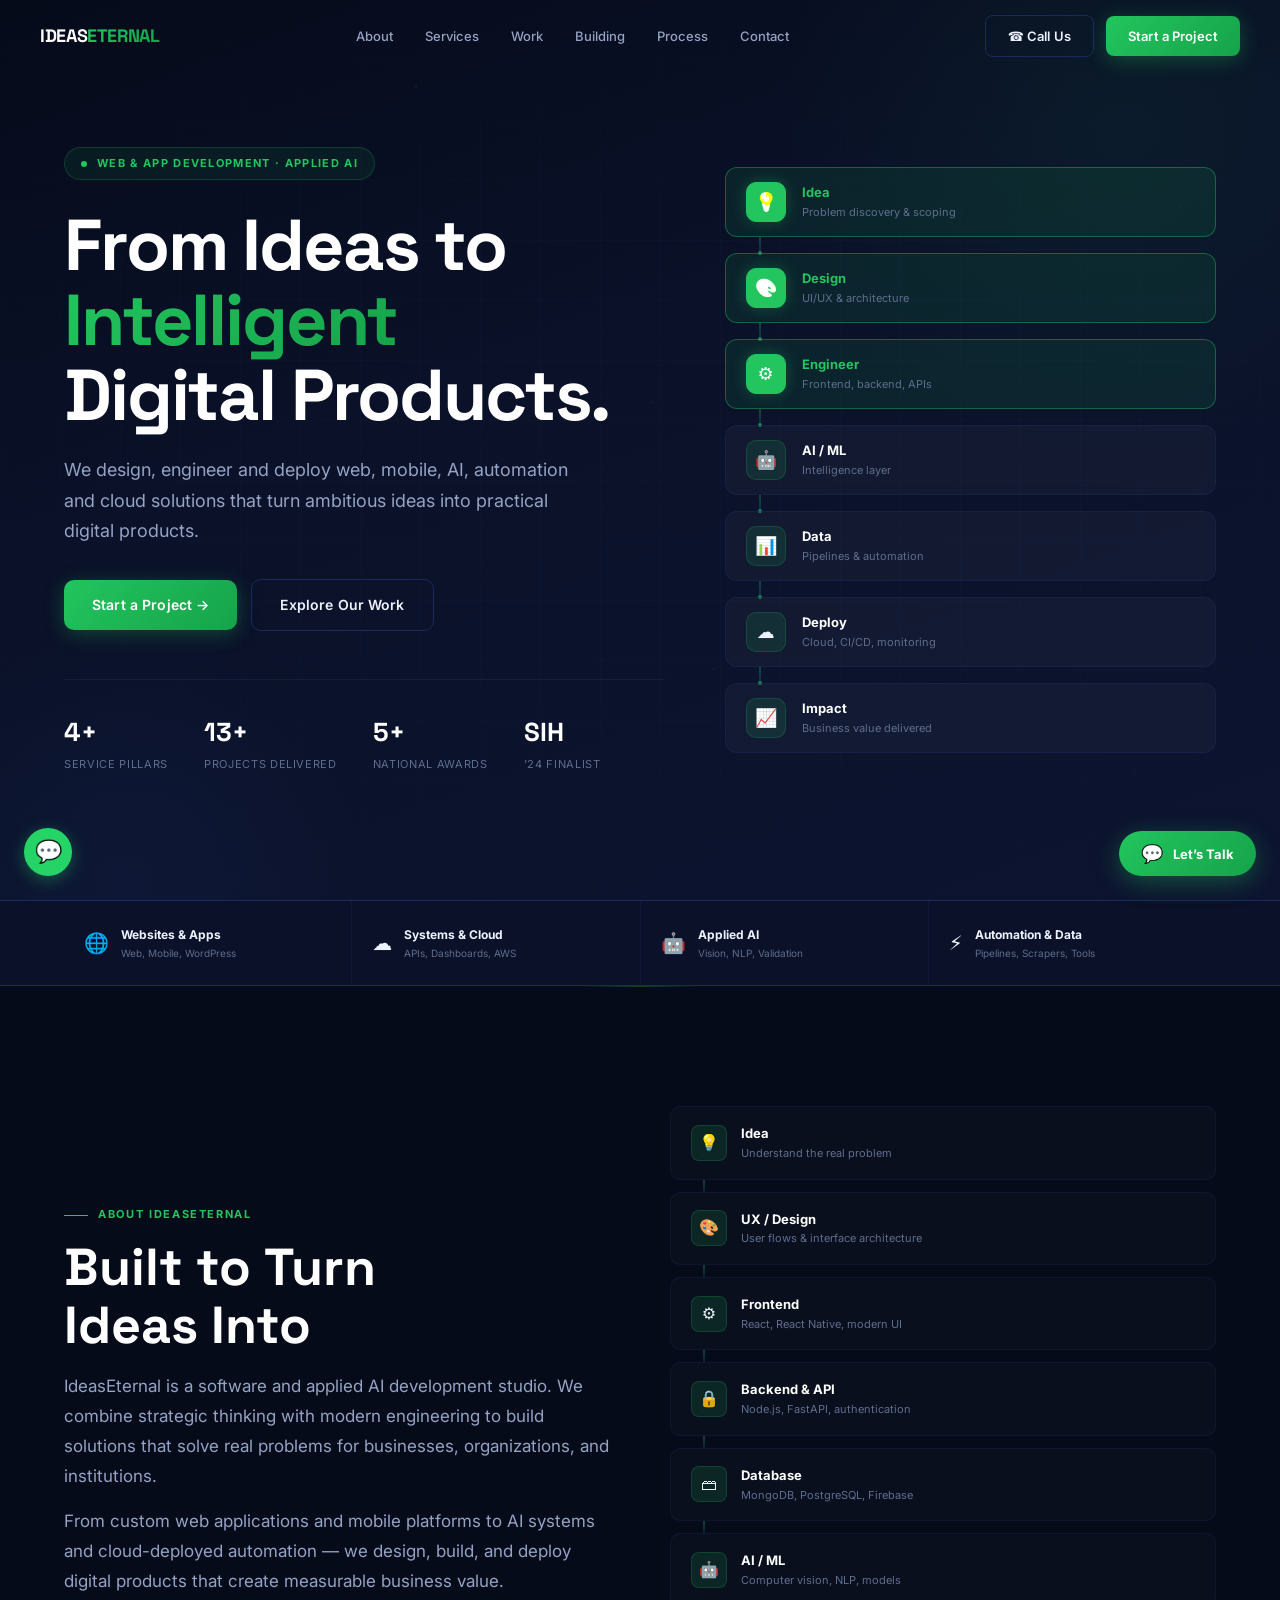
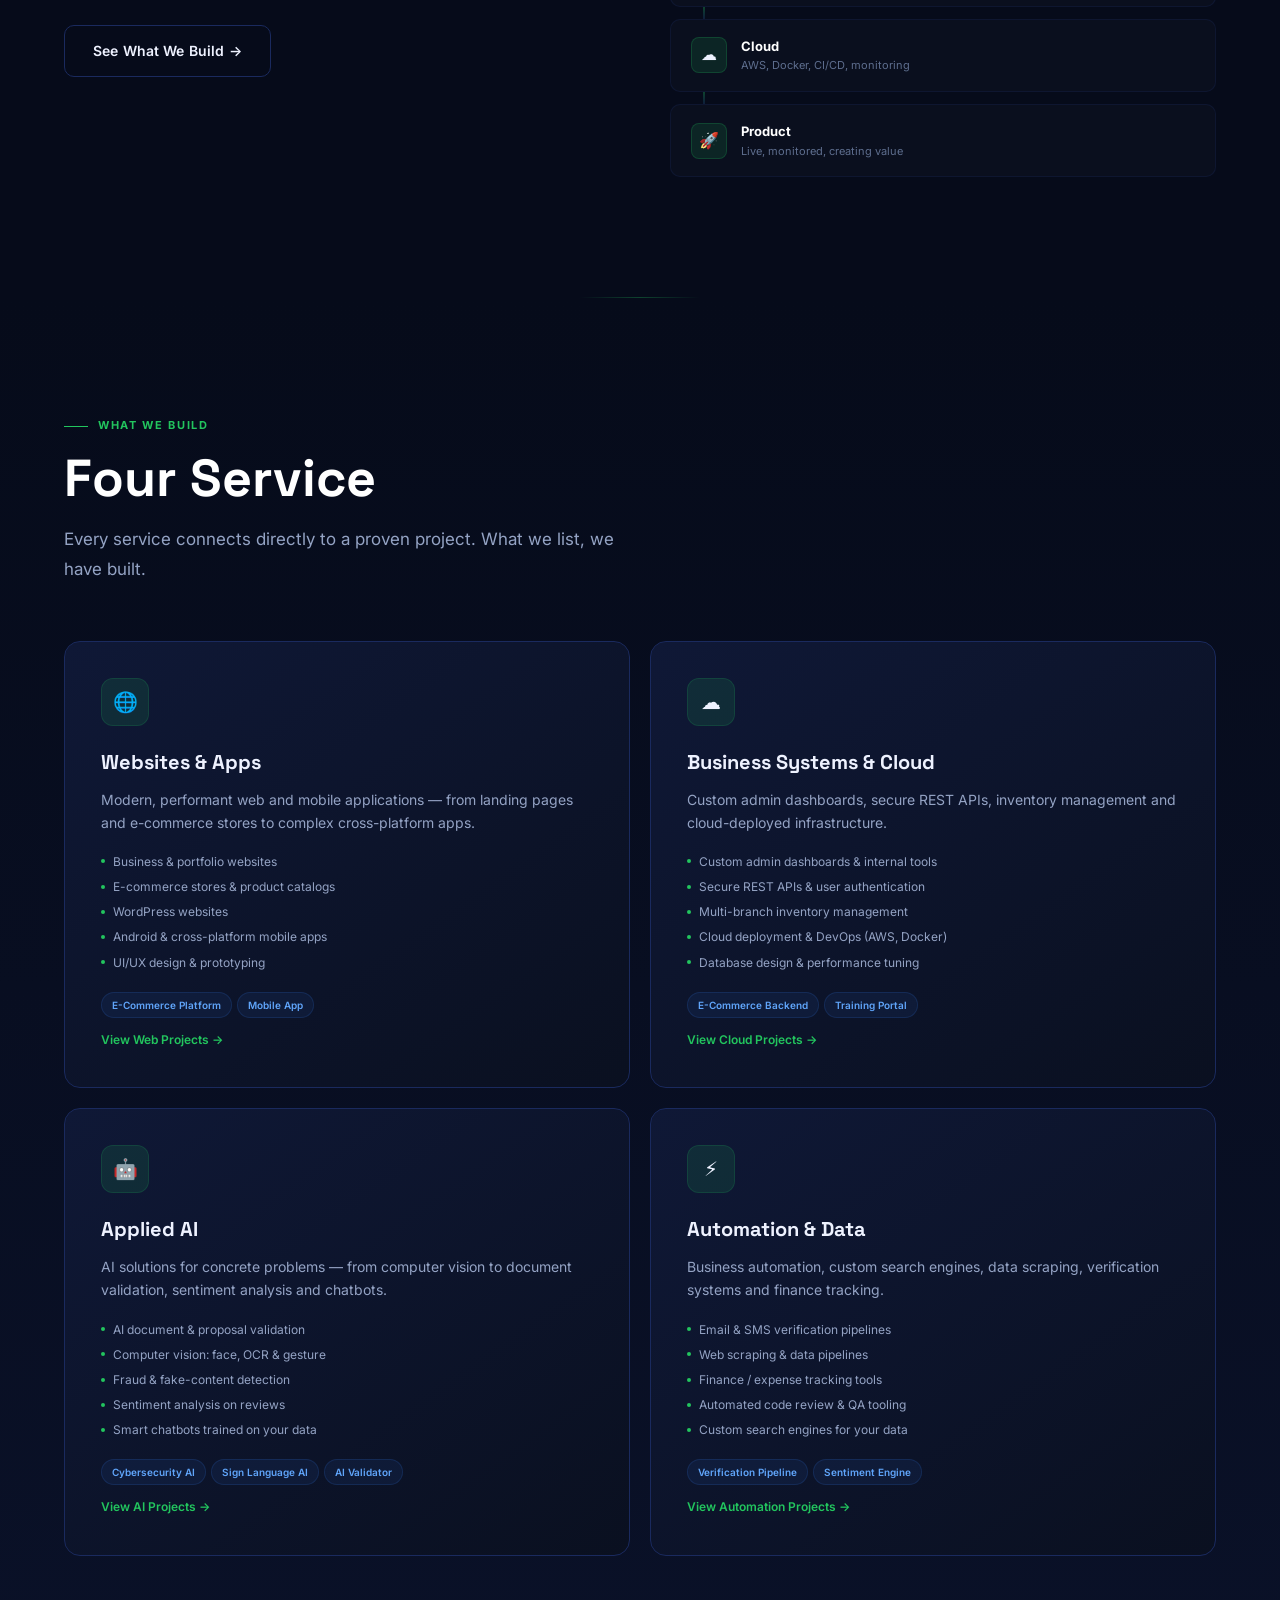
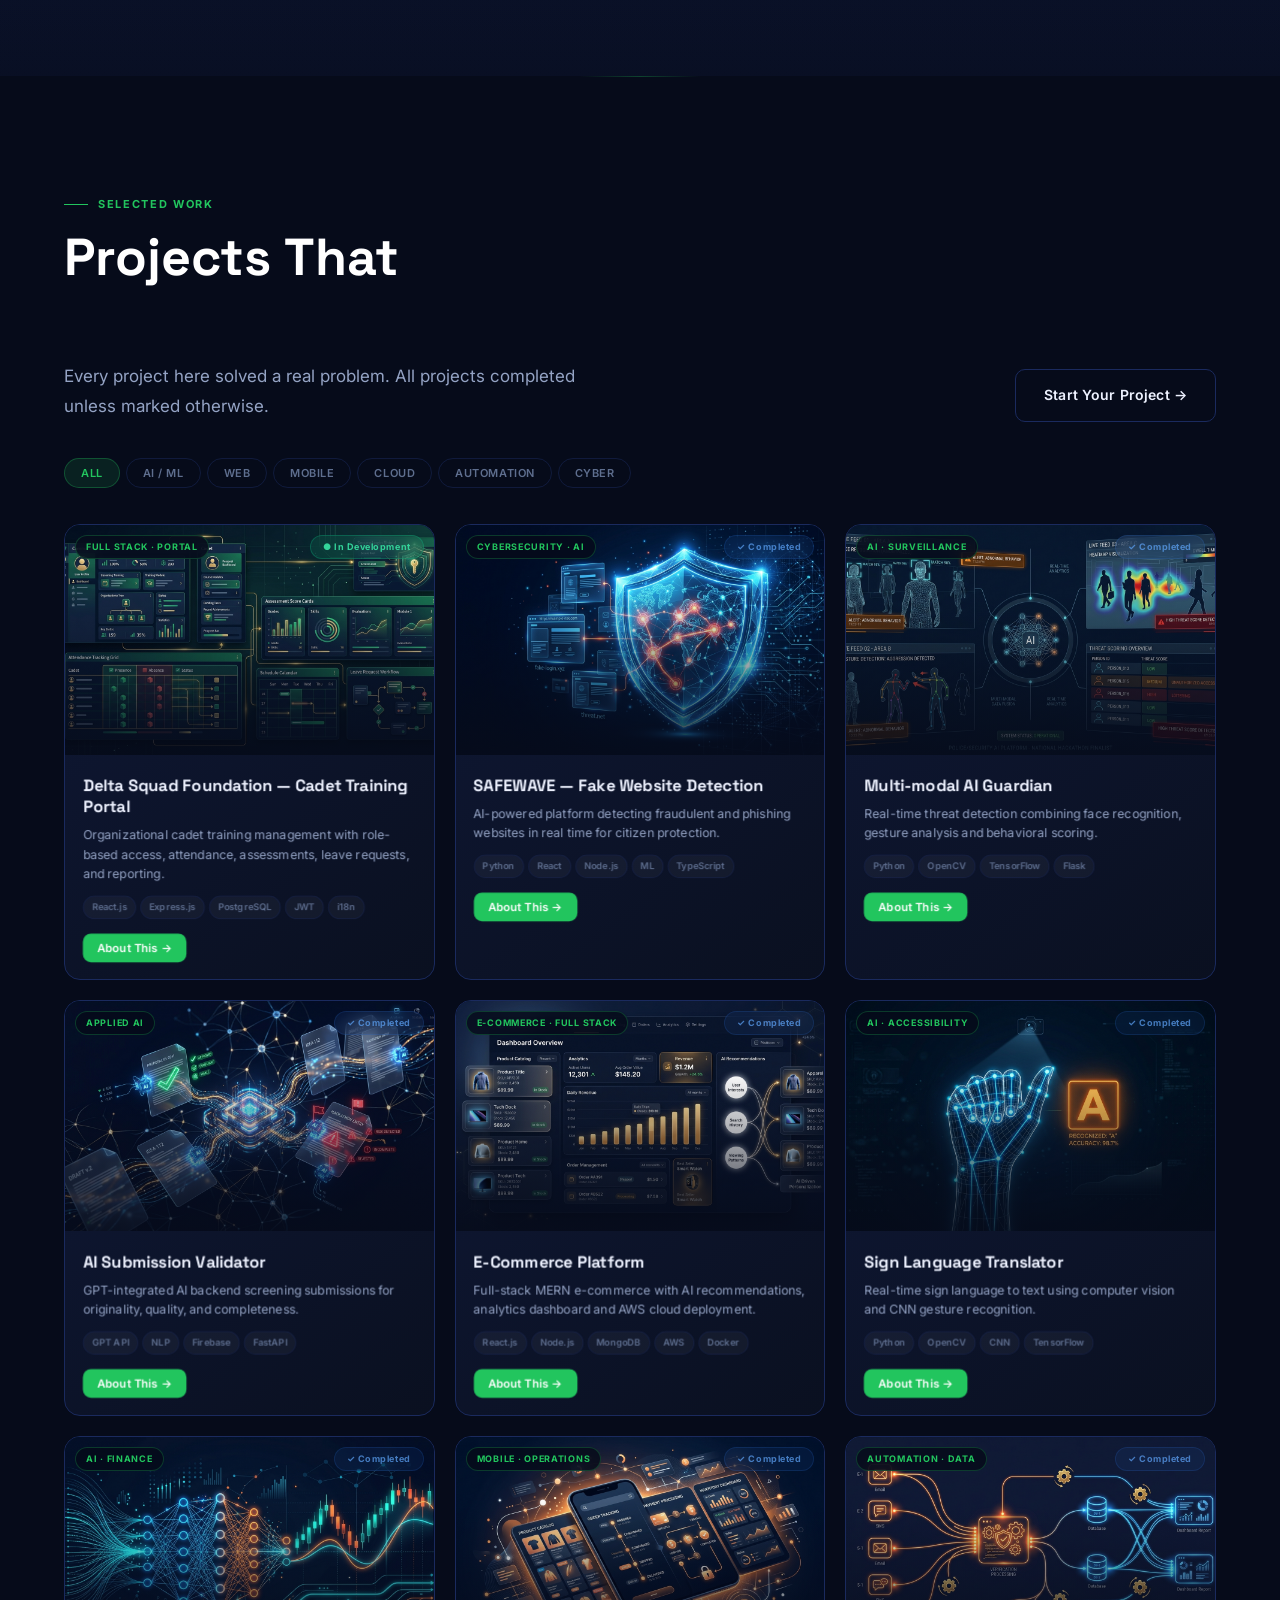
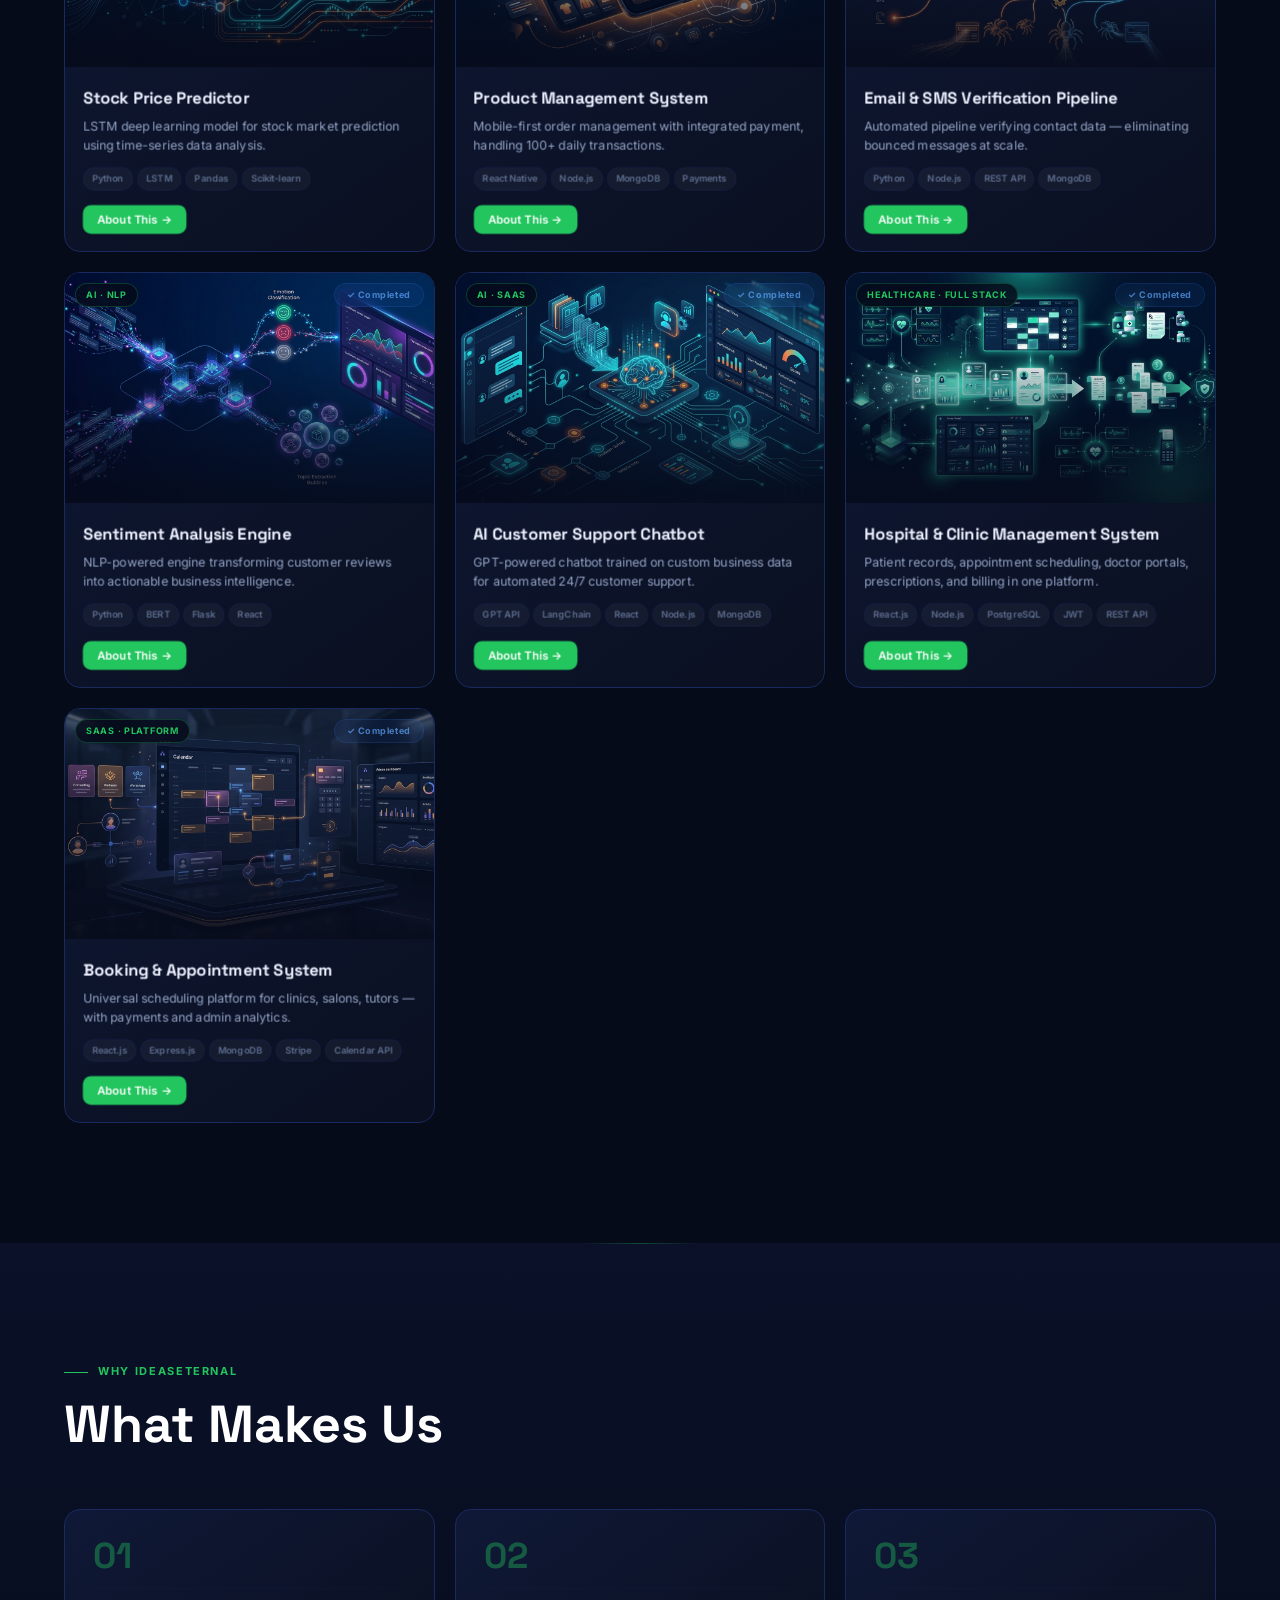
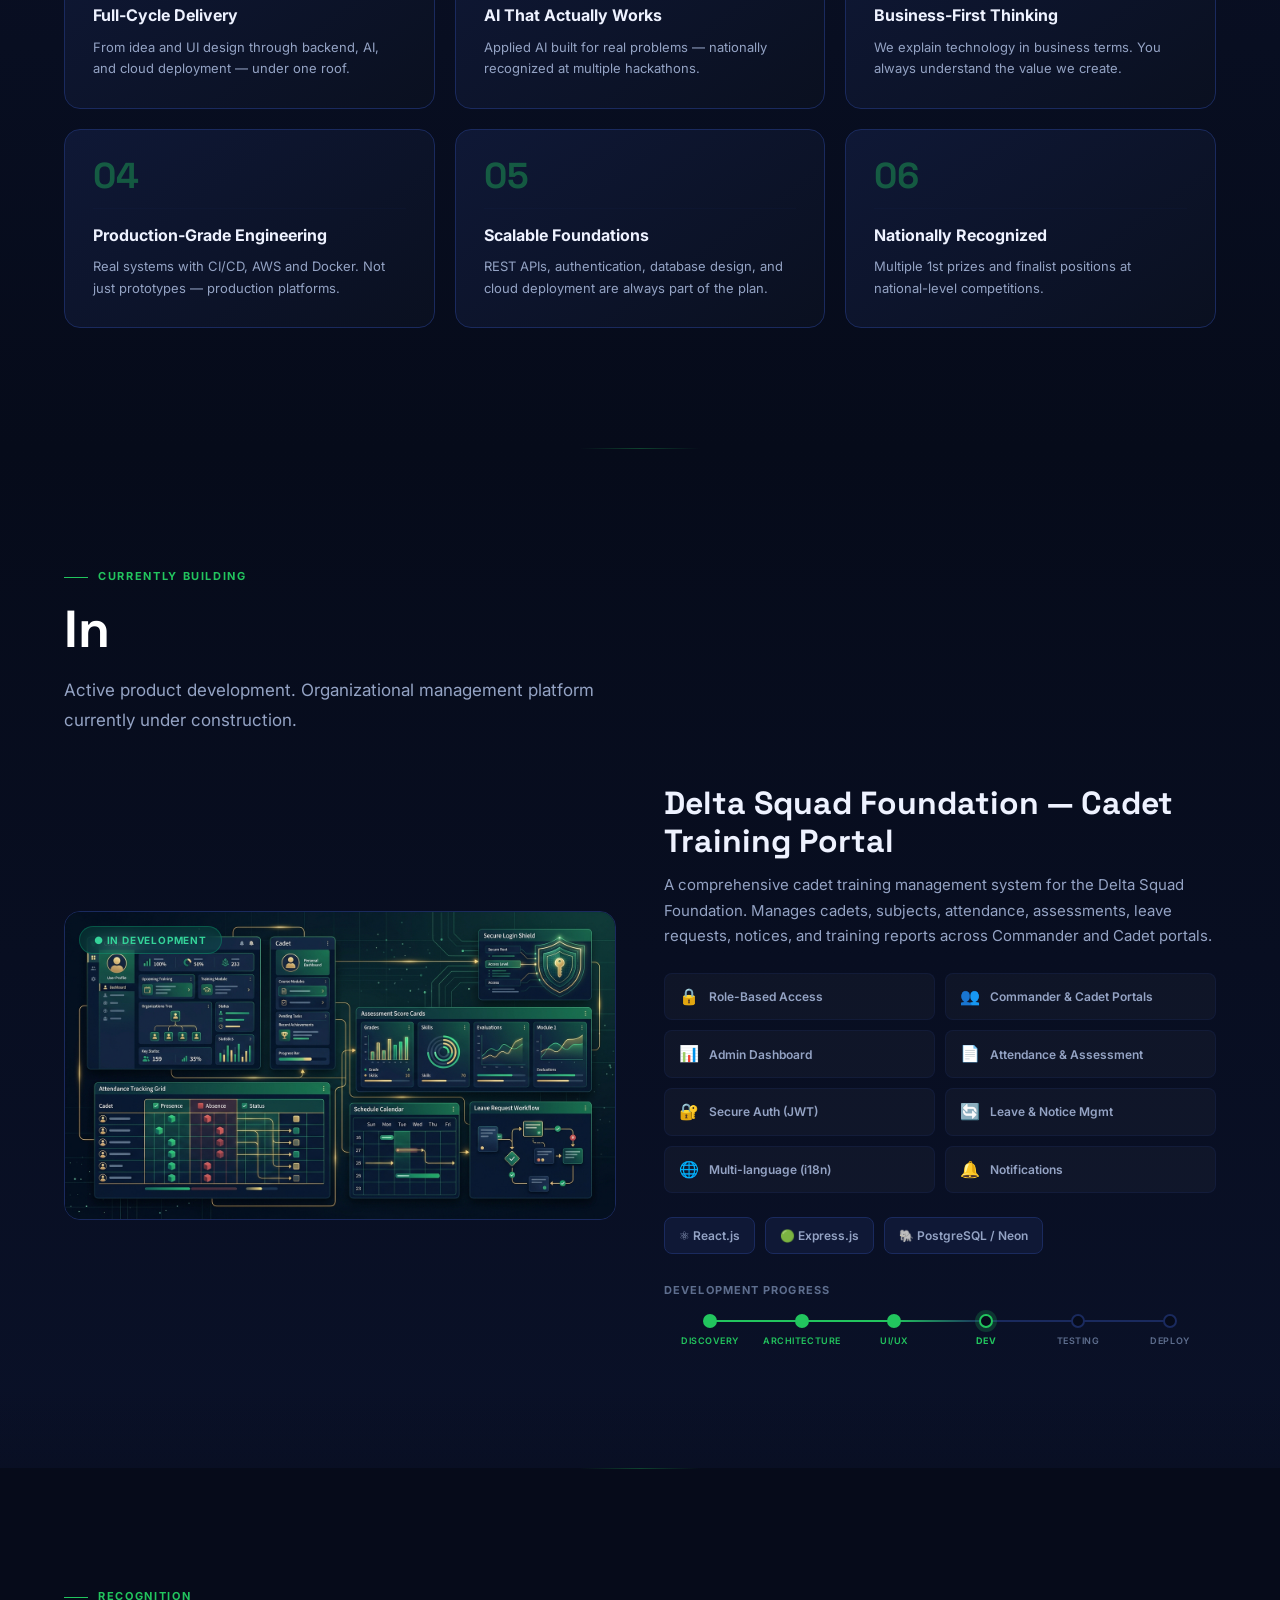
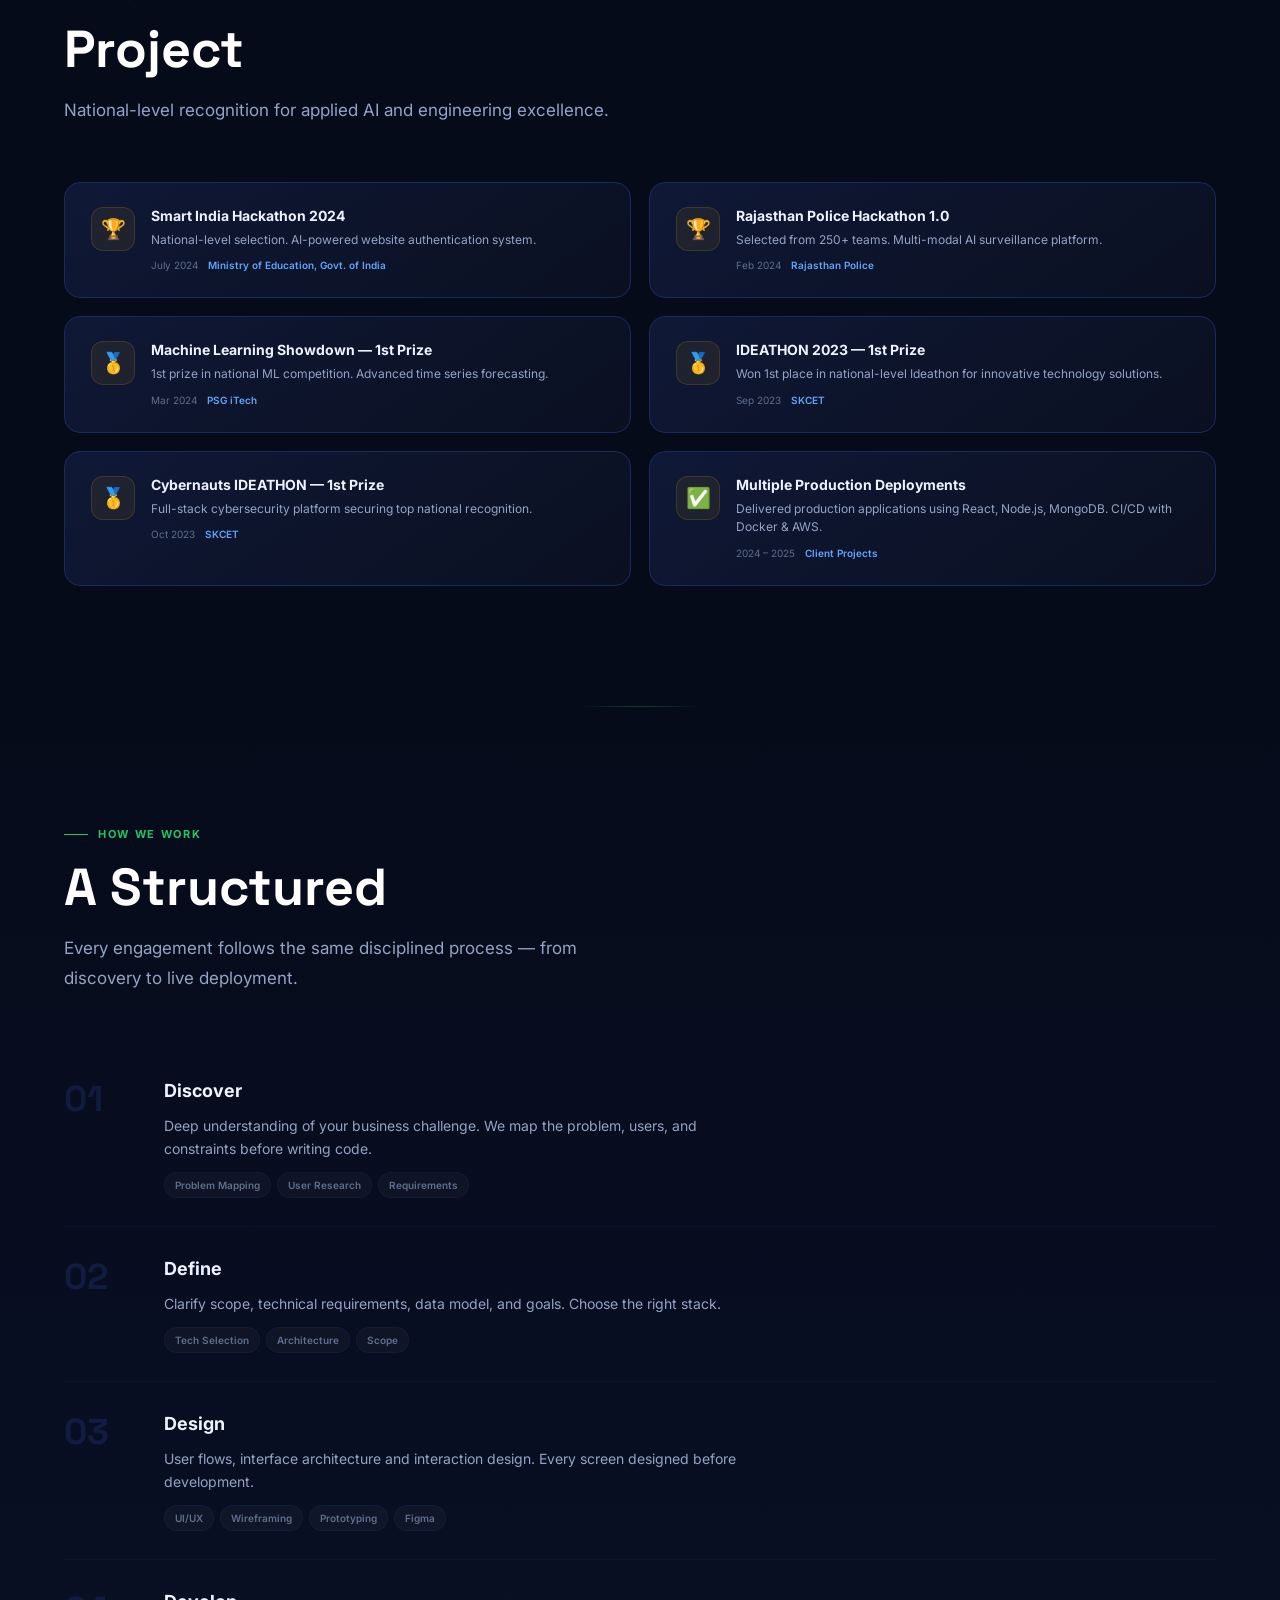
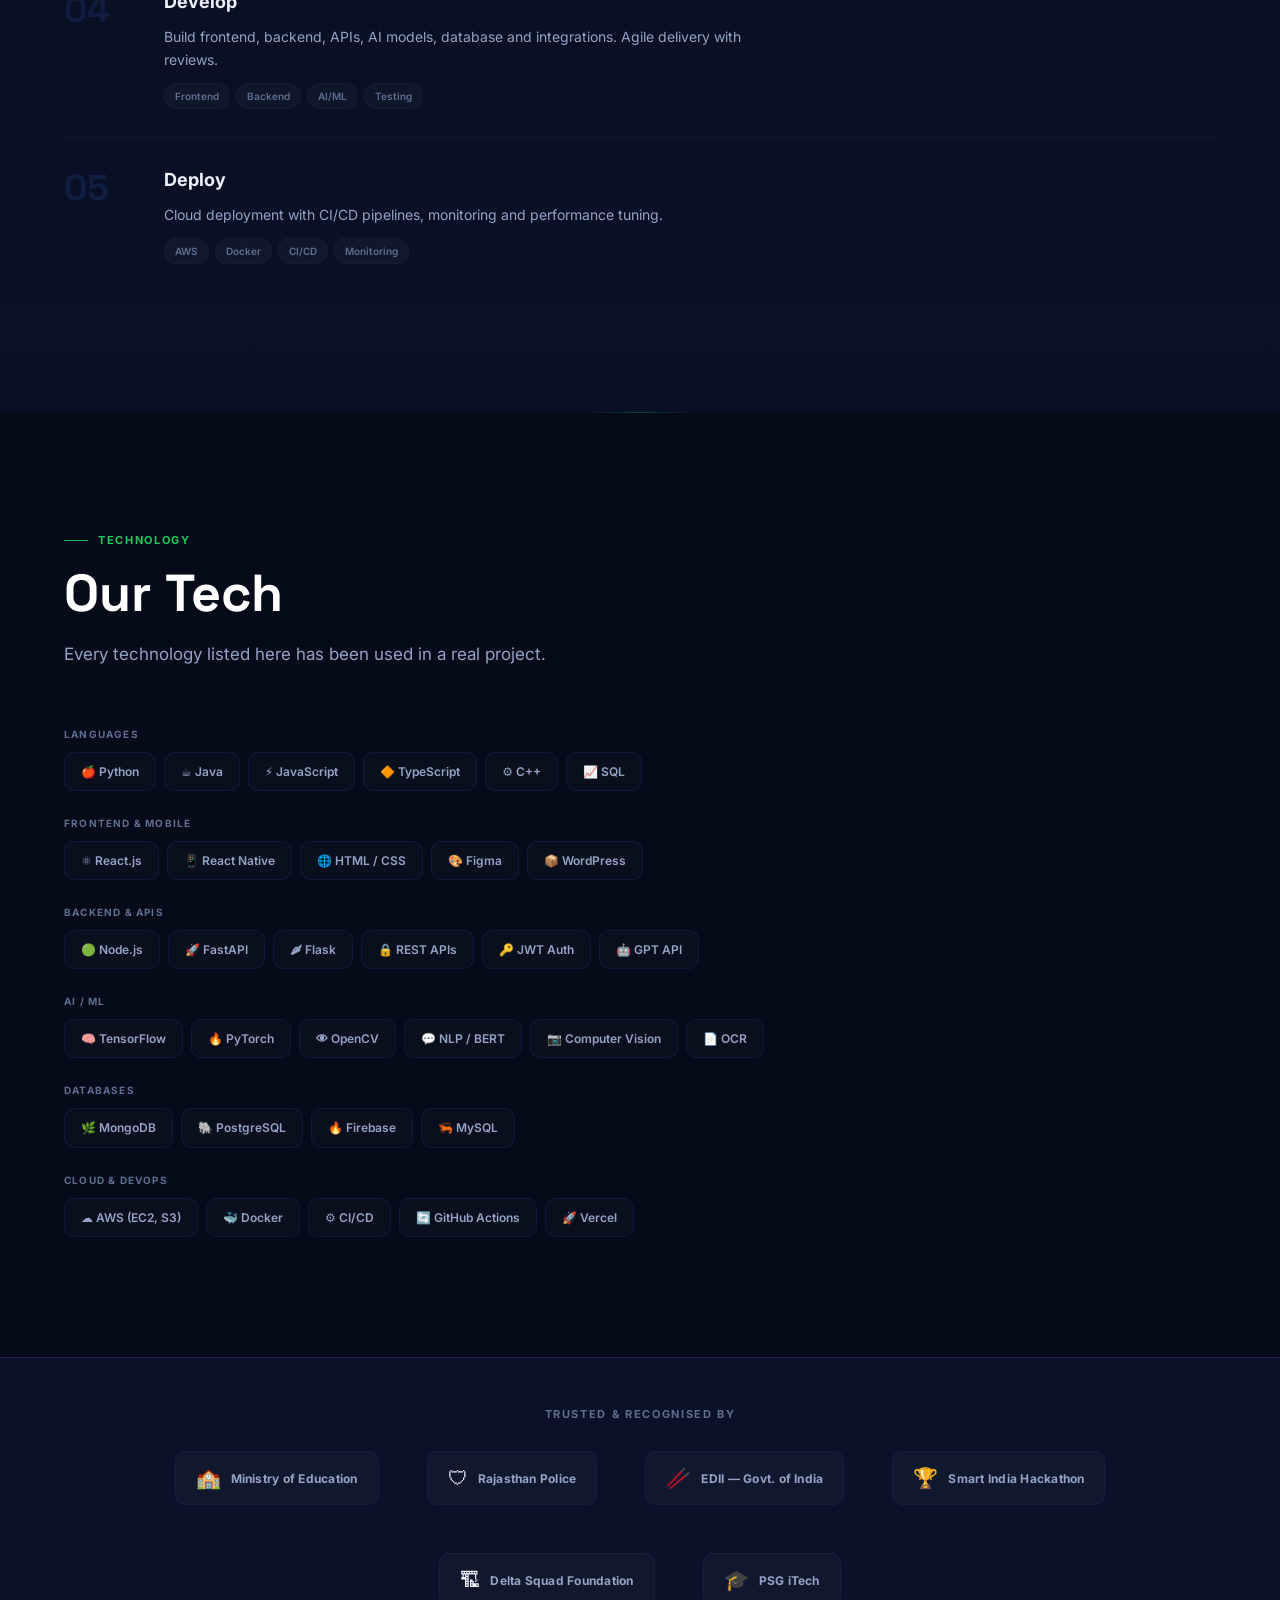
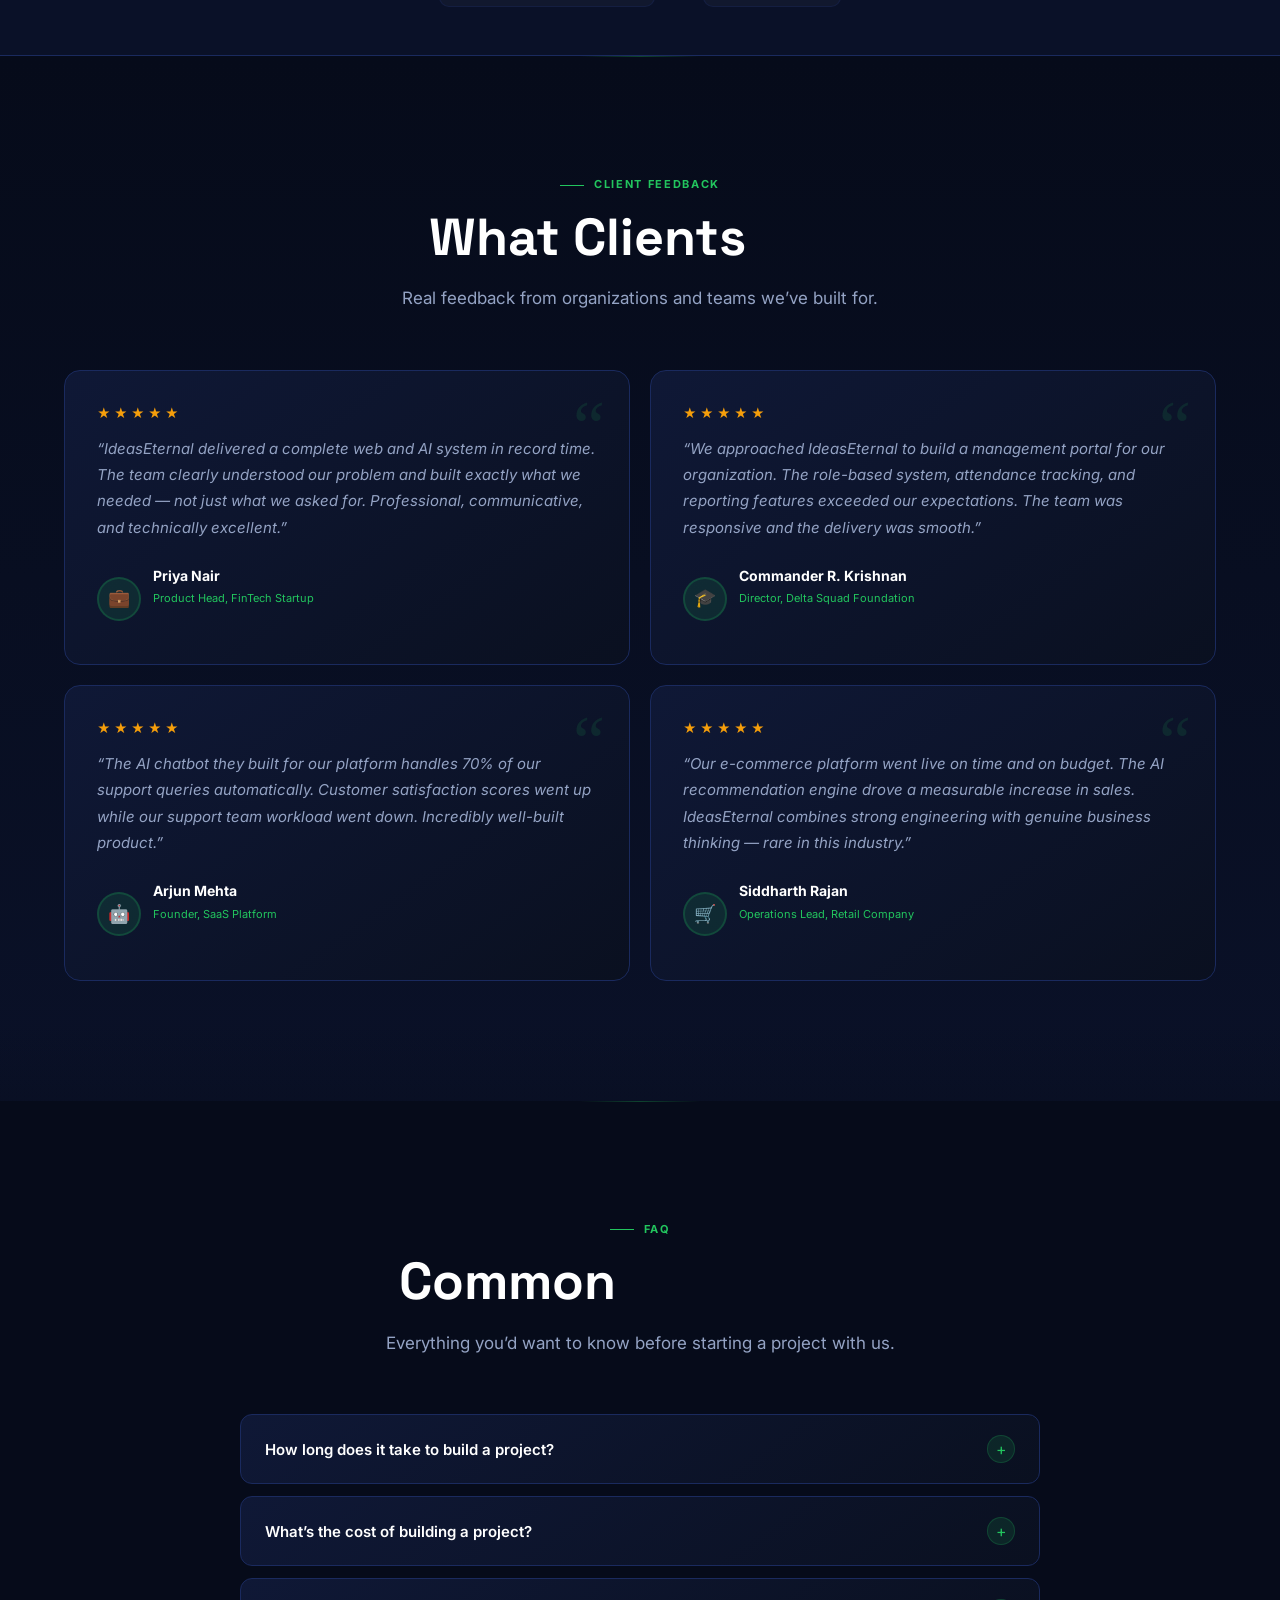
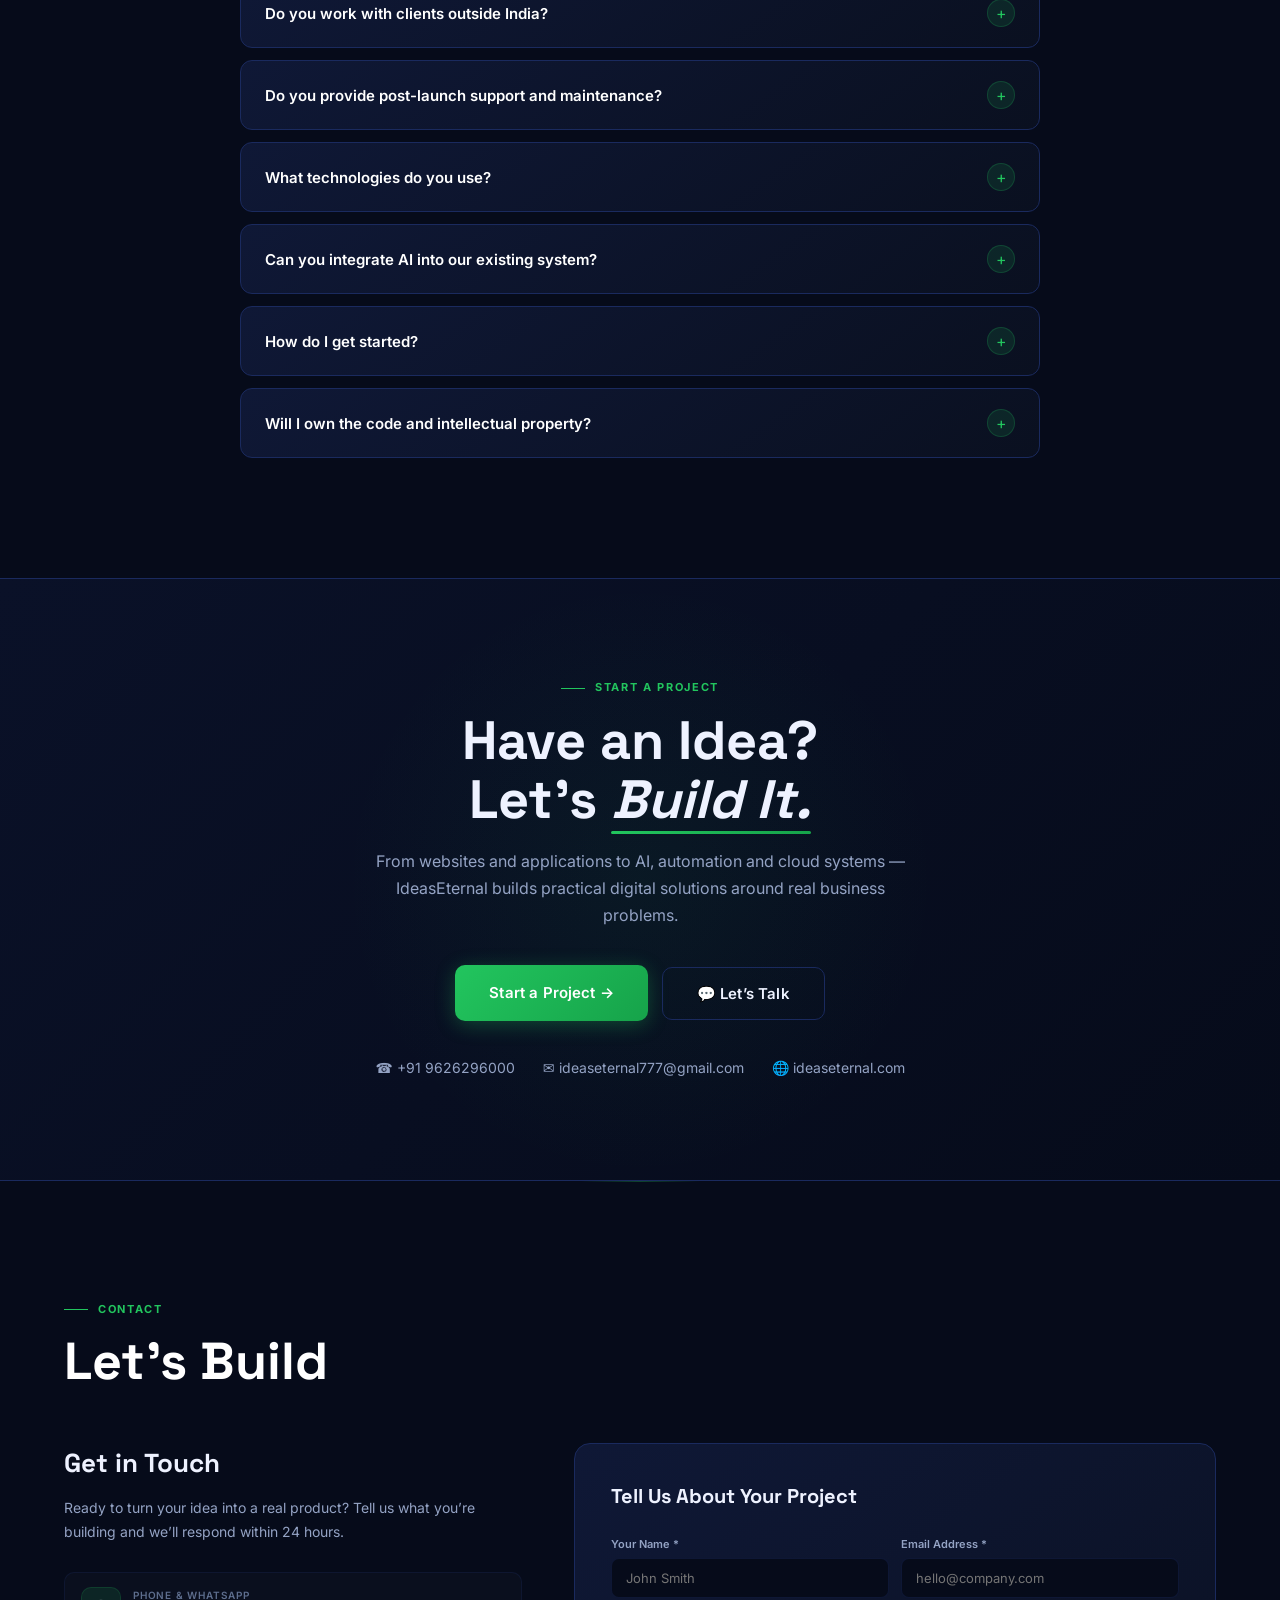
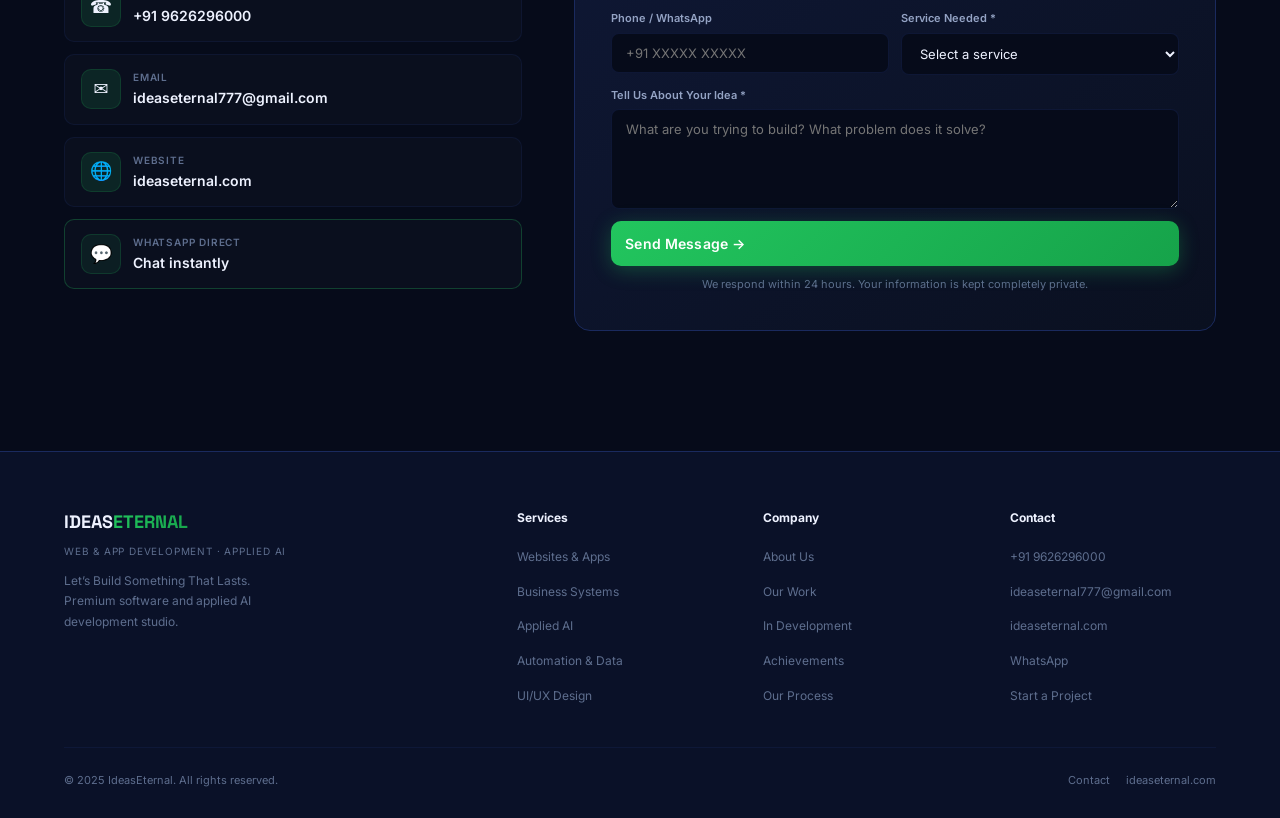
==== commit 80412d84: "style: update theme accent color to green and add site stylesheet" ====
--- a/index.html
+++ b/index.html
@@ -23,8 +23,8 @@
 <meta name="twitter:description" content="Premium software and applied AI development studio. We build web, mobile, AI and automation solutions.">
 <meta name="twitter:image" content="https://ideaseternal.com/assets/img/og_image.jpg">
 <!-- Favicon -->
-<link rel="icon" type="image/svg+xml" href="data:image/svg+xml,<svg xmlns='http://www.w3.org/2000/svg' viewBox='0 0 32 32'><rect width='32' height='32' rx='8' fill='%23080e24'/><text x='16' y='23' text-anchor='middle' font-family='Arial Black,Arial' font-weight='900' font-size='18' fill='%23f97316'>iE</text></svg>">
-<link rel="apple-touch-icon" href="data:image/svg+xml,<svg xmlns='http://www.w3.org/2000/svg' viewBox='0 0 32 32'><rect width='32' height='32' rx='8' fill='%23080e24'/><text x='16' y='23' text-anchor='middle' font-family='Arial Black,Arial' font-weight='900' font-size='18' fill='%23f97316'>iE</text></svg>">
+<link rel="icon" type="image/svg+xml" href="data:image/svg+xml,<svg xmlns='http://www.w3.org/2000/svg' viewBox='0 0 32 32'><rect width='32' height='32' rx='8' fill='%23080e24'/><text x='16' y='23' text-anchor='middle' font-family='Arial Black,Arial' font-weight='900' font-size='18' fill='%2322c55e'>iE</text></svg>">
+<link rel="apple-touch-icon" href="data:image/svg+xml,<svg xmlns='http://www.w3.org/2000/svg' viewBox='0 0 32 32'><rect width='32' height='32' rx='8' fill='%23080e24'/><text x='16' y='23' text-anchor='middle' font-family='Arial Black,Arial' font-weight='900' font-size='18' fill='%2322c55e'>iE</text></svg>">
 <meta name="theme-color" content="#080e24">
 <link rel="preconnect" href="https://fonts.googleapis.com">
 <link rel="preconnect" href="https://fonts.gstatic.com" crossorigin>
@@ -32,11 +32,11 @@
 <style>
 :root{
   --bg:#060b1a;--bg2:#0a1128;--bg3:#0f1836;--bg4:#142046;--border:#1a2a5e;
-  --or:#f97316;--orl:#fb923c;--ord:rgba(249,115,22,.12);--bl:#3b82f6;--bll:#60a5fa;
+  --or:#22c55e;--orl:#4ade80;--ord:rgba(34,197,94,.12);--bl:#3b82f6;--bll:#60a5fa;
   --txt:#eef2ff;--txts:#94a3c4;--txtm:#5e6e8e;--wh:#fff;
-  --grad-or:linear-gradient(135deg,#f97316,#ea580c);--grad-card:linear-gradient(145deg,#0f1836,#0a1020);
+  --grad-or:linear-gradient(135deg,#22c55e,#16a34a);--grad-card:linear-gradient(145deg,#0f1836,#0a1020);
   --grad-hero:linear-gradient(160deg,#060b1a 0%,#0a1128 40%,#0d1430 100%);
-  --glow:0 0 30px rgba(249,115,22,.12);--r:16px;
+  --glow:0 0 30px rgba(34,197,94,.12);--r:16px;
   --ease:cubic-bezier(.4,0,.2,1);--tr:all .35s var(--ease)
 }
 *,*::before,*::after{box-sizing:border-box;margin:0;padding:0}
@@ -47,7 +47,7 @@
 ::-webkit-scrollbar{width:5px}::-webkit-scrollbar-track{background:var(--bg)}
 ::-webkit-scrollbar-thumb{background:var(--border);border-radius:3px}
 ::-webkit-scrollbar-thumb:hover{background:var(--or)}
-::selection{background:rgba(249,115,22,.25);color:var(--wh)}
+::selection{background:rgba(34,197,94,.25);color:var(--wh)}
 
 /* Utility */
 .cn{max-width:1200px;margin:0 auto;padding:0 24px}
@@ -58,7 +58,7 @@
 .st em{font-style:normal;background:var(--grad-or);-webkit-background-clip:text;-webkit-text-fill-color:transparent;background-clip:text}
 .ss{font-size:17px;color:var(--txts);max-width:560px;line-height:1.75}
 .btn{display:inline-flex;align-items:center;gap:8px;padding:14px 28px;border-radius:10px;font-size:14px;font-weight:600;transition:var(--tr);letter-spacing:.01em}
-.bp{background:var(--grad-or);color:#fff;box-shadow:0 4px 20px rgba(249,115,22,.3)}.bp:hover{transform:translateY(-2px);box-shadow:0 8px 30px rgba(249,115,22,.45)}
+.bp{background:var(--grad-or);color:#fff;box-shadow:0 4px 20px rgba(34,197,94,.3)}.bp:hover{transform:translateY(-2px);box-shadow:0 8px 30px rgba(34,197,94,.45)}
 .bso{background:transparent;color:var(--txt);border:1px solid var(--border)}.bso:hover{background:var(--bg3);border-color:var(--bl);color:var(--bll)}
 
 /* Scroll reveal */
@@ -76,12 +76,12 @@
 .btn-glow{position:relative;overflow:hidden}
 .btn-glow::before{content:'';position:absolute;top:-50%;left:-50%;width:200%;height:200%;background:radial-gradient(circle,rgba(255,255,255,.15),transparent 60%);opacity:0;transition:opacity .4s ease}
 .btn-glow:hover::before{opacity:1}
-.btn-glow::after{content:'';position:absolute;inset:-2px;border-radius:inherit;background:linear-gradient(135deg,rgba(249,115,22,.6),rgba(234,88,12,.3),rgba(249,115,22,.6));z-index:-1;animation:glowPulse 3s ease-in-out infinite;filter:blur(8px);opacity:.5}
+.btn-glow::after{content:'';position:absolute;inset:-2px;border-radius:inherit;background:linear-gradient(135deg,rgba(34,197,94,.6),rgba(22,163,74,.3),rgba(34,197,94,.6));z-index:-1;animation:glowPulse 3s ease-in-out infinite;filter:blur(8px);opacity:.5}
 @keyframes glowPulse{0%,100%{opacity:.3;transform:scale(1)}50%{opacity:.6;transform:scale(1.02)}}
 
 /* Particle system */
 .h-particles{position:absolute;inset:0;pointer-events:none;overflow:hidden}
-.h-particle{position:absolute;width:2px;height:2px;border-radius:50%;background:rgba(249,115,22,.3);animation:particleFloat linear infinite}
+.h-particle{position:absolute;width:2px;height:2px;border-radius:50%;background:rgba(34,197,94,.3);animation:particleFloat linear infinite}
 @keyframes particleFloat{0%{transform:translateY(0) translateX(0);opacity:0}10%{opacity:1}90%{opacity:1}100%{transform:translateY(-100vh) translateX(50px);opacity:0}}
 
 /* Text shimmer on hover */
@@ -120,11 +120,11 @@
 .hero{min-height:100vh;display:flex;align-items:center;position:relative;overflow:hidden;background:var(--grad-hero);padding:100px 0 80px}
 .hbg{position:absolute;inset:0;pointer-events:none;overflow:hidden}
 .hgr{position:absolute;inset:0;background-image:linear-gradient(rgba(59,130,246,.03) 1px,transparent 1px),linear-gradient(90deg,rgba(59,130,246,.03) 1px,transparent 1px);background-size:60px 60px;mask-image:radial-gradient(ellipse 80% 60% at 50% 50%,black 40%,transparent 100%)}
-.hg1{position:absolute;top:-25%;right:-15%;width:700px;height:700px;border-radius:50%;background:radial-gradient(circle,rgba(249,115,22,.06),transparent 70%);animation:hpulse 8s ease-in-out infinite}
+.hg1{position:absolute;top:-25%;right:-15%;width:700px;height:700px;border-radius:50%;background:radial-gradient(circle,rgba(34,197,94,.06),transparent 70%);animation:hpulse 8s ease-in-out infinite}
 .hg2{position:absolute;bottom:-25%;left:-10%;width:500px;height:500px;border-radius:50%;background:radial-gradient(circle,rgba(59,130,246,.05),transparent 70%);animation:hpulse 10s ease-in-out infinite reverse}
 @keyframes hpulse{0%,100%{transform:scale(1);opacity:1}50%{transform:scale(1.1);opacity:.7}}
 .hcn{position:relative;z-index:2;max-width:1200px;margin:0 auto;padding:0 24px;width:100%;display:grid;grid-template-columns:1.1fr .9fr;gap:60px;align-items:center}
-.hey{display:inline-flex;align-items:center;gap:10px;padding:7px 16px;border-radius:100px;background:rgba(249,115,22,.08);border:1px solid rgba(249,115,22,.2);font-size:11px;font-weight:700;letter-spacing:.12em;text-transform:uppercase;color:var(--or);margin-bottom:28px}
+.hey{display:inline-flex;align-items:center;gap:10px;padding:7px 16px;border-radius:100px;background:rgba(34,197,94,.08);border:1px solid rgba(34,197,94,.2);font-size:11px;font-weight:700;letter-spacing:.12em;text-transform:uppercase;color:var(--or);margin-bottom:28px}
 .hey .dot{width:6px;height:6px;border-radius:50%;background:var(--or);animation:blink 2s infinite}
 @keyframes blink{0%,100%{opacity:1}50%{opacity:.4}}
 .hhd{font-family:'Space Grotesk',sans-serif;font-size:clamp(40px,6.5vw,72px);font-weight:800;line-height:1.04;color:var(--wh);margin-bottom:22px;letter-spacing:-.03em}
@@ -138,13 +138,13 @@
 .hpv{position:relative}
 .pipeline{display:flex;flex-direction:column;gap:0;position:relative}
 .pipe-node{display:flex;align-items:center;gap:16px;padding:14px 20px;background:rgba(255,255,255,.03);border:1px solid rgba(26,42,94,.5);border-radius:12px;transition:var(--tr);position:relative}
-.pipe-node:hover{background:rgba(249,115,22,.06);border-color:rgba(249,115,22,.3);transform:translateX(6px)}
-.pipe-icon{width:40px;height:40px;border-radius:10px;background:var(--ord);border:1px solid rgba(249,115,22,.2);display:flex;align-items:center;justify-content:center;font-size:18px;flex-shrink:0}
-.pipe-node:hover .pipe-icon{background:rgba(249,115,22,.2);border-color:rgba(249,115,22,.4)}
+.pipe-node:hover{background:rgba(34,197,94,.06);border-color:rgba(34,197,94,.3);transform:translateX(6px)}
+.pipe-icon{width:40px;height:40px;border-radius:10px;background:var(--ord);border:1px solid rgba(34,197,94,.2);display:flex;align-items:center;justify-content:center;font-size:18px;flex-shrink:0}
+.pipe-node:hover .pipe-icon{background:rgba(34,197,94,.2);border-color:rgba(34,197,94,.4)}
 .pipe-txt h4{font-size:13px;font-weight:700;color:var(--wh)}.pipe-txt p{font-size:11px;color:var(--txtm);margin-top:1px}
-.pipe-line{width:2px;height:16px;background:linear-gradient(to bottom,rgba(249,115,22,.3),rgba(59,130,246,.2));margin-left:34px;position:relative}
+.pipe-line{width:2px;height:16px;background:linear-gradient(to bottom,rgba(34,197,94,.3),rgba(59,130,246,.2));margin-left:34px;position:relative}
 .pipe-line::after{content:'';position:absolute;bottom:-2px;left:50%;transform:translateX(-50%);width:4px;height:4px;border-radius:50%;background:var(--or);opacity:.6}
-.pipe-node.active{background:rgba(249,115,22,.1);border-color:rgba(249,115,22,.4)}
+.pipe-node.active{background:rgba(34,197,94,.1);border-color:rgba(34,197,94,.4)}
 .pipe-node.active .pipe-icon{background:var(--or);border-color:var(--or)}
 .pipe-node.active .pipe-icon span{filter:brightness(10)}
 .pipe-node.active .pipe-txt h4{color:var(--or)}
@@ -153,7 +153,7 @@
 .cbr{background:var(--bg2);border-top:1px solid var(--border);border-bottom:1px solid var(--border);position:relative;z-index:5}
 .cbi{max-width:1200px;margin:0 auto;padding:0 24px;display:flex}
 .cit{flex:1;display:flex;align-items:center;gap:12px;padding:24px 20px;border-right:1px solid rgba(26,42,94,.3);transition:var(--tr);min-width:0}
-.cit:last-child{border-right:none}.cit:hover{background:rgba(249,115,22,.03)}
+.cit:last-child{border-right:none}.cit:hover{background:rgba(34,197,94,.03)}
 .cit .ico{font-size:20px;flex-shrink:0}.cit .txt{min-width:0}
 .cit .txt h5{font-size:12px;font-weight:700;white-space:nowrap;overflow:hidden;text-overflow:ellipsis}.cit .txt p{font-size:10px;color:var(--txtm);margin-top:1px}
 
@@ -161,9 +161,9 @@
 .sgr{display:grid;grid-template-columns:repeat(2,1fr);gap:20px;margin-top:56px}
 .scd{background:var(--grad-card);border:1px solid var(--border);border-radius:var(--r);padding:36px;transition:var(--tr);position:relative;overflow:hidden}
 .scd::before{content:'';position:absolute;top:0;left:0;right:0;height:2px;background:var(--grad-or);transform:scaleX(0);transition:transform .4s var(--ease);transform-origin:left}
-.scd:hover{border-color:rgba(249,115,22,.25);transform:translateY(-4px);box-shadow:var(--glow)}.scd:hover::before{transform:scaleX(1)}
-.sci{width:48px;height:48px;border-radius:12px;background:var(--ord);border:1px solid rgba(249,115,22,.15);display:flex;align-items:center;justify-content:center;font-size:20px;margin-bottom:20px;transition:var(--tr)}
-.scd:hover .sci{background:rgba(249,115,22,.2);border-color:rgba(249,115,22,.4);transform:scale(1.05)}
+.scd:hover{border-color:rgba(34,197,94,.25);transform:translateY(-4px);box-shadow:var(--glow)}.scd:hover::before{transform:scaleX(1)}
+.sci{width:48px;height:48px;border-radius:12px;background:var(--ord);border:1px solid rgba(34,197,94,.15);display:flex;align-items:center;justify-content:center;font-size:20px;margin-bottom:20px;transition:var(--tr)}
+.scd:hover .sci{background:rgba(34,197,94,.2);border-color:rgba(34,197,94,.4);transform:scale(1.05)}
 .scd h3{font-family:'Space Grotesk',sans-serif;font-size:20px;font-weight:700;margin-bottom:10px}
 .scd>p{font-size:14px;color:var(--txts);line-height:1.65;margin-bottom:18px}
 .sls{display:flex;flex-direction:column;gap:6px;margin-bottom:20px}.sls li{font-size:12px;color:var(--txts);display:flex;align-items:center;gap:8px}
@@ -176,15 +176,15 @@
 .phd{display:flex;align-items:flex-end;justify-content:space-between;flex-wrap:wrap;gap:24px;margin-bottom:36px}
 .pfr{display:flex;align-items:center;gap:6px;flex-wrap:wrap;margin-bottom:36px}
 .fbt{padding:7px 16px;border-radius:100px;font-size:11px;font-weight:600;letter-spacing:.05em;text-transform:uppercase;background:transparent;color:var(--txtm);border:1px solid rgba(26,42,94,.5);transition:var(--tr);cursor:pointer}
-.fbt.ac,.fbt:hover{background:var(--ord);color:var(--or);border-color:rgba(249,115,22,.3)}
+.fbt.ac,.fbt:hover{background:var(--ord);color:var(--or);border-color:rgba(34,197,94,.3)}
 .pgr{display:grid;grid-template-columns:repeat(3,1fr);gap:20px}
 .pcd{background:var(--grad-card);border:1px solid var(--border);border-radius:var(--r);overflow:hidden;transition:var(--tr)}
-.pcd:hover{transform:translateY(-6px);box-shadow:0 24px 48px rgba(0,0,0,.4),var(--glow);border-color:rgba(249,115,22,.25)}
+.pcd:hover{transform:translateY(-6px);box-shadow:0 24px 48px rgba(0,0,0,.4),var(--glow);border-color:rgba(34,197,94,.25)}
 .pim{width:100%;aspect-ratio:16/10;overflow:hidden;position:relative;background:linear-gradient(135deg,#0a1632,#0d1a3a)}
 .pim img{width:100%;height:100%;object-fit:cover;transition:transform .6s var(--ease);position:absolute;inset:0}
 .pcd:hover .pim img{transform:scale(1.06)}
 .pio{position:absolute;inset:0;background:linear-gradient(to bottom,transparent 30%,rgba(6,11,26,.85) 100%);z-index:1}
-.pcb{position:absolute;top:10px;left:10px;padding:4px 10px;border-radius:100px;font-size:9px;font-weight:700;letter-spacing:.08em;text-transform:uppercase;background:rgba(6,11,26,.8);color:var(--or);border:1px solid rgba(249,115,22,.25);backdrop-filter:blur(8px);z-index:2}
+.pcb{position:absolute;top:10px;left:10px;padding:4px 10px;border-radius:100px;font-size:9px;font-weight:700;letter-spacing:.08em;text-transform:uppercase;background:rgba(6,11,26,.8);color:var(--or);border:1px solid rgba(34,197,94,.25);backdrop-filter:blur(8px);z-index:2}
 .pab{position:absolute;top:10px;right:10px;padding:4px 10px;border-radius:100px;font-size:9px;font-weight:700;background:rgba(234,179,8,.12);color:#fbbf24;border:1px solid rgba(234,179,8,.25);backdrop-filter:blur(8px);z-index:2}
 .pab-dev{position:absolute;top:10px;right:10px;padding:4px 12px;border-radius:100px;font-size:9px;font-weight:700;letter-spacing:.06em;background:rgba(16,185,129,.12);color:#34d399;border:1px solid rgba(16,185,129,.3);backdrop-filter:blur(8px);z-index:2;animation:devPulse 2s ease-in-out infinite}
 @keyframes devPulse{0%,100%{box-shadow:0 0 0 0 rgba(16,185,129,.2)}50%{box-shadow:0 0 12px 3px rgba(16,185,129,.15)}}
@@ -202,7 +202,7 @@
 
 /* Why Section */
 .wgr{display:grid;grid-template-columns:repeat(3,1fr);gap:20px;margin-top:56px}
-.wcd{background:var(--grad-card);border:1px solid var(--border);border-radius:var(--r);padding:28px;transition:var(--tr)}.wcd:hover{border-color:rgba(249,115,22,.25);transform:translateY(-4px)}
+.wcd{background:var(--grad-card);border:1px solid var(--border);border-radius:var(--r);padding:28px;transition:var(--tr)}.wcd:hover{border-color:rgba(34,197,94,.25);transform:translateY(-4px)}
 .wnn{font-family:'Space Grotesk',sans-serif;font-size:36px;font-weight:800;background:var(--grad-or);-webkit-background-clip:text;-webkit-text-fill-color:transparent;background-clip:text;opacity:.4;line-height:1;margin-bottom:14px;padding-bottom:14px;border-bottom:1px solid rgba(26,42,94,.3)}
 .wcd:hover .wnn{opacity:.7}
 .wcd h4{font-size:16px;font-weight:700;margin-bottom:8px}.wcd p{font-size:13px;color:var(--txts);line-height:1.65}
@@ -217,7 +217,7 @@
 .cbinfo>p{font-size:15px;color:var(--txts);line-height:1.7;margin-bottom:24px}
 .cbmods{display:grid;grid-template-columns:1fr 1fr;gap:10px;margin-bottom:24px}
 .cbmod{display:flex;align-items:center;gap:10px;padding:10px 14px;border-radius:8px;background:rgba(255,255,255,.03);border:1px solid rgba(26,42,94,.3);font-size:12px;font-weight:600;color:var(--txts);transition:var(--tr)}
-.cbmod:hover{border-color:rgba(249,115,22,.25);background:var(--ord)}
+.cbmod:hover{border-color:rgba(34,197,94,.25);background:var(--ord)}
 .cbmod .mi{font-size:16px}
 .cbstack{display:flex;gap:10px;flex-wrap:wrap;margin-bottom:28px}
 .cbsk{display:flex;align-items:center;gap:6px;padding:8px 14px;border-radius:8px;background:var(--bg3);border:1px solid var(--border);font-size:12px;font-weight:600;color:var(--txts)}
@@ -226,7 +226,7 @@
 .pstep{display:flex;flex-direction:column;align-items:center;flex:1;position:relative}
 .pstep .dot{width:14px;height:14px;border-radius:50%;border:2px solid var(--border);background:var(--bg);transition:var(--tr);position:relative;z-index:2}
 .pstep.done .dot{background:var(--or);border-color:var(--or)}
-.pstep.cur .dot{background:var(--bg);border-color:var(--or);box-shadow:0 0 0 4px rgba(249,115,22,.2)}
+.pstep.cur .dot{background:var(--bg);border-color:var(--or);box-shadow:0 0 0 4px rgba(34,197,94,.2)}
 .pstep .ln{font-size:9px;color:var(--txtm);margin-top:6px;text-transform:uppercase;letter-spacing:.06em;font-weight:600;white-space:nowrap}
 .pstep.done .ln{color:var(--or)}.pstep.cur .ln{color:var(--or);font-weight:700}
 .pstep::before{content:'';position:absolute;top:6px;right:50%;width:100%;height:2px;background:var(--border);z-index:1}
@@ -246,7 +246,7 @@
 .tcs{display:flex;flex-direction:column;gap:24px;margin-top:56px}
 .tcl{font-size:10px;font-weight:700;letter-spacing:.12em;text-transform:uppercase;color:var(--txtm);margin-bottom:10px}.tsw{display:flex;flex-wrap:wrap;gap:8px}
 .tit{display:flex;align-items:center;gap:7px;padding:9px 16px;border-radius:10px;background:rgba(255,255,255,.02);border:1px solid rgba(26,42,94,.4);font-size:12px;font-weight:600;color:var(--txts);transition:var(--tr)}
-.tit:hover{border-color:rgba(249,115,22,.3);color:var(--wh);background:var(--ord)}
+.tit:hover{border-color:rgba(34,197,94,.3);color:var(--wh);background:var(--ord)}
 
 /* Achievements */
 .agv{display:grid;grid-template-columns:repeat(2,1fr);gap:18px;margin-top:56px}
@@ -263,14 +263,14 @@
 .layer-vis{position:relative;display:flex;flex-direction:column;gap:0}
 .layer{display:flex;align-items:center;gap:14px;padding:16px 20px;background:rgba(255,255,255,.02);border:1px solid rgba(26,42,94,.3);border-radius:10px;opacity:.3;transform:translateX(20px);transition:all .5s var(--ease)}
 .layer.vis{opacity:1;transform:translateX(0)}
-.layer .l-ico{width:36px;height:36px;border-radius:8px;background:var(--ord);border:1px solid rgba(249,115,22,.2);display:flex;align-items:center;justify-content:center;font-size:16px;flex-shrink:0}
+.layer .l-ico{width:36px;height:36px;border-radius:8px;background:var(--ord);border:1px solid rgba(34,197,94,.2);display:flex;align-items:center;justify-content:center;font-size:16px;flex-shrink:0}
 .layer .l-txt{font-size:13px;font-weight:700;color:var(--wh)}
 .layer .l-sub{font-size:11px;color:var(--txtm);margin-top:1px}
-.layer-conn{width:2px;height:12px;background:linear-gradient(to bottom,rgba(249,115,22,.3),rgba(59,130,246,.15));margin-left:33px}
+.layer-conn{width:2px;height:12px;background:linear-gradient(to bottom,rgba(34,197,94,.3),rgba(59,130,246,.15));margin-left:33px}
 
 /* CTA */
 .cta-sec{background:linear-gradient(135deg,var(--bg2),var(--bg));border-top:1px solid var(--border);border-bottom:1px solid var(--border);padding:100px 0;text-align:center;position:relative;overflow:hidden}
-.ctg{position:absolute;top:50%;left:50%;transform:translate(-50%,-50%);width:600px;height:600px;border-radius:50%;background:radial-gradient(circle,rgba(249,115,22,.06),transparent 70%);pointer-events:none}
+.ctg{position:absolute;top:50%;left:50%;transform:translate(-50%,-50%);width:600px;height:600px;border-radius:50%;background:radial-gradient(circle,rgba(34,197,94,.06),transparent 70%);pointer-events:none}
 .ctt{font-family:'Space Grotesk',sans-serif;font-size:clamp(34px,5vw,54px);font-weight:800;line-height:1.1;margin-bottom:18px;position:relative;z-index:2}
 .cts{font-size:16px;color:var(--txts);max-width:540px;margin:0 auto 36px;line-height:1.7;position:relative;z-index:2}
 .ctac{display:flex;align-items:center;justify-content:center;gap:14px;flex-wrap:wrap;position:relative;z-index:2}
@@ -282,15 +282,15 @@
 .ccl h3{font-family:'Space Grotesk',sans-serif;font-size:26px;font-weight:700;margin-bottom:12px}
 .ccl>p{font-size:14px;color:var(--txts);line-height:1.7;margin-bottom:28px}
 .cis2{display:flex;flex-direction:column;gap:12px}
-.cii{display:flex;align-items:center;gap:12px;padding:14px 16px;border-radius:10px;background:rgba(255,255,255,.02);border:1px solid rgba(26,42,94,.3);transition:var(--tr)}.cii:hover{border-color:rgba(249,115,22,.25);background:var(--ord)}
-.cii2{width:40px;height:40px;border-radius:10px;flex-shrink:0;background:var(--ord);border:1px solid rgba(249,115,22,.15);display:flex;align-items:center;justify-content:center;font-size:18px}
+.cii{display:flex;align-items:center;gap:12px;padding:14px 16px;border-radius:10px;background:rgba(255,255,255,.02);border:1px solid rgba(26,42,94,.3);transition:var(--tr)}.cii:hover{border-color:rgba(34,197,94,.25);background:var(--ord)}
+.cii2{width:40px;height:40px;border-radius:10px;flex-shrink:0;background:var(--ord);border:1px solid rgba(34,197,94,.15);display:flex;align-items:center;justify-content:center;font-size:18px}
 .cit2 p:first-child{font-size:10px;color:var(--txtm);text-transform:uppercase;letter-spacing:.08em;font-weight:600}
 .cit2 p:last-child{font-size:14px;font-weight:600;color:var(--txt);margin-top:2px}
 .cfc{background:var(--grad-card);border:1px solid var(--border);border-radius:var(--r);padding:36px}
 .cft{font-family:'Space Grotesk',sans-serif;font-size:20px;font-weight:700;margin-bottom:24px}
 .frw{display:grid;grid-template-columns:1fr 1fr;gap:12px}.fgp{display:flex;flex-direction:column;gap:5px;margin-bottom:12px}.fgp label{font-size:11px;font-weight:600;color:var(--txts)}
 .fgp input,.fgp select,.fgp textarea{padding:11px 14px;border-radius:8px;background:var(--bg);border:1px solid rgba(26,42,94,.4);color:var(--txt);font-size:13px;font-family:inherit;transition:var(--tr);outline:none}
-.fgp input:focus,.fgp select:focus,.fgp textarea:focus{border-color:var(--or);box-shadow:0 0 0 3px rgba(249,115,22,.08)}
+.fgp input:focus,.fgp select:focus,.fgp textarea:focus{border-color:var(--or);box-shadow:0 0 0 3px rgba(34,197,94,.08)}
 .fgp textarea{min-height:100px;resize:vertical}.fgp select option{background:var(--bg2)}
 .fsb{width:100%;padding:14px;font-size:14px}.fnt{font-size:11px;color:var(--txtm);text-align:center;margin-top:10px}
 
@@ -300,14 +300,14 @@
 .fbn{font-family:'Space Grotesk',sans-serif;font-size:18px;font-weight:700;margin-bottom:6px}.fbn span{background:var(--grad-or);-webkit-background-clip:text;-webkit-text-fill-color:transparent;background-clip:text}
 .fbt2{font-size:10px;color:var(--txtm);letter-spacing:.08em;text-transform:uppercase;margin-bottom:12px}
 .fbd{font-size:12px;color:var(--txtm);line-height:1.7;max-width:240px}
-.fso{display:flex;gap:8px;margin-top:16px}.fso a{width:34px;height:34px;border-radius:8px;background:rgba(255,255,255,.03);border:1px solid rgba(26,42,94,.4);display:flex;align-items:center;justify-content:center;font-size:13px;color:var(--txtm);transition:var(--tr)}.fso a:hover{border-color:rgba(249,115,22,.3);color:var(--or)}
+.fso{display:flex;gap:8px;margin-top:16px}.fso a{width:34px;height:34px;border-radius:8px;background:rgba(255,255,255,.03);border:1px solid rgba(26,42,94,.4);display:flex;align-items:center;justify-content:center;font-size:13px;color:var(--txtm);transition:var(--tr)}.fso a:hover{border-color:rgba(34,197,94,.3);color:var(--or)}
 .fco h5{font-size:12px;font-weight:700;margin-bottom:16px}.fco ul{display:flex;flex-direction:column;gap:9px}.fco ul a{font-size:12px;color:var(--txtm);transition:var(--tr)}.fco ul a:hover{color:var(--or)}
 .fbt3{padding-top:24px;border-top:1px solid rgba(26,42,94,.3);display:flex;align-items:center;justify-content:space-between;flex-wrap:wrap;gap:12px}.fbt3 p{font-size:11px;color:var(--txtm)}
 .fbl{display:flex;gap:16px}.fbl a{font-size:11px;color:var(--txtm);transition:var(--tr)}.fbl a:hover{color:var(--or)}
 
 /* CHATBOT WIDGET */
-.chat-fab{position:fixed;bottom:24px;right:24px;z-index:998;display:flex;align-items:center;gap:10px;padding:12px 22px;border-radius:100px;background:var(--grad-or);color:#fff;font-size:13px;font-weight:700;box-shadow:0 6px 24px rgba(249,115,22,.35);cursor:pointer;transition:var(--tr);border:none}
-.chat-fab:hover{transform:translateY(-2px) scale(1.02);box-shadow:0 10px 30px rgba(249,115,22,.5)}
+.chat-fab{position:fixed;bottom:24px;right:24px;z-index:998;display:flex;align-items:center;gap:10px;padding:12px 22px;border-radius:100px;background:var(--grad-or);color:#fff;font-size:13px;font-weight:700;box-shadow:0 6px 24px rgba(34,197,94,.35);cursor:pointer;transition:var(--tr);border:none}
+.chat-fab:hover{transform:translateY(-2px) scale(1.02);box-shadow:0 10px 30px rgba(34,197,94,.5)}
 .chat-fab .cficon{font-size:18px}
 .chat-panel{position:fixed;bottom:24px;right:24px;z-index:999;width:380px;max-height:560px;background:var(--bg2);border:1px solid var(--border);border-radius:20px;overflow:hidden;display:flex;flex-direction:column;opacity:0;pointer-events:none;transform:translateY(20px) scale(.95);transition:all .35s var(--ease);box-shadow:0 20px 60px rgba(0,0,0,.5)}
 .chat-panel.open{opacity:1;pointer-events:all;transform:translateY(0) scale(1)}
@@ -323,8 +323,8 @@
 .chat-msg.bot{align-self:flex-start;background:var(--bg3);border:1px solid rgba(26,42,94,.3);border-bottom-left-radius:4px;color:var(--txt)}
 .chat-msg.usr{align-self:flex-end;background:var(--or);color:#fff;border-bottom-right-radius:4px}
 .chat-opts{display:flex;flex-wrap:wrap;gap:6px;align-self:flex-start;animation:chatIn .3s var(--ease)}
-.chat-opt{padding:7px 14px;border-radius:100px;font-size:12px;font-weight:600;background:rgba(249,115,22,.08);border:1px solid rgba(249,115,22,.2);color:var(--or);cursor:pointer;transition:var(--tr)}
-.chat-opt:hover{background:rgba(249,115,22,.18);transform:translateY(-1px)}
+.chat-opt{padding:7px 14px;border-radius:100px;font-size:12px;font-weight:600;background:rgba(34,197,94,.08);border:1px solid rgba(34,197,94,.2);color:var(--or);cursor:pointer;transition:var(--tr)}
+.chat-opt:hover{background:rgba(34,197,94,.18);transform:translateY(-1px)}
 .chat-ftr{padding:12px 16px;border-top:1px solid rgba(26,42,94,.3);display:flex;gap:8px}
 .chat-ftr input{flex:1;padding:10px 14px;border-radius:100px;background:var(--bg);border:1px solid rgba(26,42,94,.4);color:var(--txt);font-size:13px;outline:none;font-family:inherit;transition:var(--tr)}
 .chat-ftr input:focus{border-color:var(--or)}
@@ -370,18 +370,18 @@
 .mlas{background:transparent;color:var(--txts);border:1px solid rgba(26,42,94,.4)}.mlas:hover{border-color:var(--bl);color:var(--bll)}
 .mrec{background:rgba(234,179,8,.05);border:1px solid rgba(234,179,8,.15);border-radius:10px;padding:14px 16px;margin-top:12px;display:flex;align-items:center;gap:12px}
 .mreci{font-size:22px}.mrect h5{font-size:13px;font-weight:700;color:#fbbf24}.mrect p{font-size:11px;color:var(--txtm);margin-top:2px}
-.mbv{background:rgba(249,115,22,.04);border:1px solid rgba(249,115,22,.15);border-radius:10px;padding:16px;font-size:13px;color:var(--txts);line-height:1.7}
-.mcta-box{margin-top:20px;padding:18px;background:rgba(249,115,22,.06);border:1px solid rgba(249,115,22,.2);border-radius:12px;text-align:center}
+.mbv{background:rgba(34,197,94,.04);border:1px solid rgba(34,197,94,.15);border-radius:10px;padding:16px;font-size:13px;color:var(--txts);line-height:1.7}
+.mcta-box{margin-top:20px;padding:18px;background:rgba(34,197,94,.06);border:1px solid rgba(34,197,94,.2);border-radius:12px;text-align:center}
 .mcta-box p{font-size:13px;color:var(--txts);margin-bottom:12px}
 /* Architecture */
 .march{display:flex;flex-direction:column;align-items:center;gap:0;margin-top:12px}
 .march-n{padding:8px 18px;border-radius:8px;background:rgba(255,255,255,.03);border:1px solid rgba(26,42,94,.3);font-size:12px;font-weight:600;color:var(--txts);text-align:center;min-width:120px;transition:var(--tr)}
-.march-n:hover{border-color:rgba(249,115,22,.3);color:var(--wh)}
+.march-n:hover{border-color:rgba(34,197,94,.3);color:var(--wh)}
 .march-a{color:var(--or);font-size:12px;padding:2px 0}
 
 /* Enhanced card hover */
 .scd{position:relative;overflow:hidden}
-.scd::after{content:'';position:absolute;top:-50%;left:-50%;width:200%;height:200%;background:radial-gradient(circle,rgba(249,115,22,.04),transparent 60%);opacity:0;transition:opacity .5s ease;pointer-events:none}
+.scd::after{content:'';position:absolute;top:-50%;left:-50%;width:200%;height:200%;background:radial-gradient(circle,rgba(34,197,94,.04),transparent 60%);opacity:0;transition:opacity .5s ease;pointer-events:none}
 .scd:hover::after{opacity:1}
 
 /* Smooth section transitions */
@@ -389,7 +389,7 @@
 .sec::after{content:'';position:absolute;bottom:0;left:0;right:0;height:80px;background:linear-gradient(to bottom,transparent,var(--bg));pointer-events:none;opacity:.3}
 
 /* Pipeline glow effect */
-.pipe-node.active .pipe-icon{box-shadow:0 0 16px rgba(249,115,22,.3)}
+.pipe-node.active .pipe-icon{box-shadow:0 0 16px rgba(34,197,94,.3)}
 
 /* Process hover animation */
 .prst{transition:var(--tr)}
@@ -541,49 +541,49 @@
 .tb-lbl{text-align:center;font-size:11px;font-weight:700;letter-spacing:.15em;text-transform:uppercase;color:var(--txtm);margin-bottom:28px}
 .tb-logos{display:flex;align-items:center;justify-content:center;gap:48px;flex-wrap:wrap}
 .tb-logo{display:flex;align-items:center;gap:10px;padding:10px 20px;border-radius:10px;background:rgba(255,255,255,.03);border:1px solid rgba(26,42,94,.4);transition:var(--tr);cursor:default}
-.tb-logo:hover{background:rgba(249,115,22,.05);border-color:rgba(249,115,22,.2)}
+.tb-logo:hover{background:rgba(34,197,94,.05);border-color:rgba(34,197,94,.2)}
 .tb-ico{font-size:20px}
 .tb-name{font-size:12px;font-weight:700;color:var(--txts);letter-spacing:.02em}
 
 /* ===== TESTIMONIALS ===== */
 .tgr{display:grid;grid-template-columns:repeat(2,1fr);gap:20px;margin-top:56px}
 .tcd{background:var(--grad-card);border:1px solid var(--border);border-radius:var(--r);padding:32px;transition:var(--tr);position:relative}
-.tcd::before{content:'\201C';position:absolute;top:20px;right:24px;font-size:72px;color:rgba(249,115,22,.12);font-family:Georgia,serif;line-height:1}
-.tcd:hover{transform:translateY(-4px);border-color:rgba(249,115,22,.2);box-shadow:var(--glow)}
+.tcd::before{content:'\201C';position:absolute;top:20px;right:24px;font-size:72px;color:rgba(34,197,94,.12);font-family:Georgia,serif;line-height:1}
+.tcd:hover{transform:translateY(-4px);border-color:rgba(34,197,94,.2);box-shadow:var(--glow)}
 .tcd p{font-size:15px;color:var(--txts);line-height:1.75;font-style:italic;margin-bottom:24px;position:relative;z-index:1}
 .t-stars{display:flex;gap:3px;margin-bottom:12px}
 .t-star{color:#f59e0b;font-size:13px}
 .t-auth{display:flex;align-items:center;gap:12px}
-.t-avi{width:44px;height:44px;border-radius:50%;background:var(--ord);border:2px solid rgba(249,115,22,.2);display:flex;align-items:center;justify-content:center;font-size:18px;flex-shrink:0}
+.t-avi{width:44px;height:44px;border-radius:50%;background:var(--ord);border:2px solid rgba(34,197,94,.2);display:flex;align-items:center;justify-content:center;font-size:18px;flex-shrink:0}
 .t-info h5{font-size:14px;font-weight:700;color:var(--wh)}
 .t-info p{font-size:11px;color:var(--or);margin-top:2px;font-style:normal}
 
 /* ===== FAQ ===== */
 .faq-list{margin-top:56px;display:flex;flex-direction:column;gap:12px;max-width:800px;margin-left:auto;margin-right:auto}
 .faq-item{background:var(--grad-card);border:1px solid var(--border);border-radius:12px;overflow:hidden;transition:border-color .3s ease}
-.faq-item.open{border-color:rgba(249,115,22,.3)}
+.faq-item.open{border-color:rgba(34,197,94,.3)}
 .faq-q{display:flex;align-items:center;justify-content:space-between;padding:20px 24px;cursor:pointer;gap:16px;transition:background .2s ease}
 .faq-q:hover{background:rgba(255,255,255,.02)}
 .faq-q h4{font-size:15px;font-weight:600;color:var(--wh);line-height:1.4}
-.faq-ic{width:28px;height:28px;border-radius:50%;background:var(--ord);border:1px solid rgba(249,115,22,.2);display:flex;align-items:center;justify-content:center;flex-shrink:0;font-size:16px;color:var(--or);transition:transform .3s ease,background .3s ease}
-.faq-item.open .faq-ic{transform:rotate(45deg);background:rgba(249,115,22,.15)}
+.faq-ic{width:28px;height:28px;border-radius:50%;background:var(--ord);border:1px solid rgba(34,197,94,.2);display:flex;align-items:center;justify-content:center;flex-shrink:0;font-size:16px;color:var(--or);transition:transform .3s ease,background .3s ease}
+.faq-item.open .faq-ic{transform:rotate(45deg);background:rgba(34,197,94,.15)}
 .faq-a{max-height:0;overflow:hidden;transition:max-height .4s ease,padding .3s ease}
 .faq-item.open .faq-a{max-height:300px}
 .faq-a p{padding:0 24px 20px;font-size:14px;color:var(--txts);line-height:1.75}
 
 /* ===== BACK TO TOP ===== */
-#btt{position:fixed;bottom:100px;right:24px;width:44px;height:44px;border-radius:50%;background:var(--grad-or);color:#fff;border:none;cursor:pointer;font-size:18px;display:flex;align-items:center;justify-content:center;box-shadow:0 4px 20px rgba(249,115,22,.35);z-index:500;opacity:0;visibility:hidden;transform:translateY(12px);transition:opacity .3s ease,visibility .3s ease,transform .3s ease}
+#btt{position:fixed;bottom:100px;right:24px;width:44px;height:44px;border-radius:50%;background:var(--grad-or);color:#fff;border:none;cursor:pointer;font-size:18px;display:flex;align-items:center;justify-content:center;box-shadow:0 4px 20px rgba(34,197,94,.35);z-index:500;opacity:0;visibility:hidden;transform:translateY(12px);transition:opacity .3s ease,visibility .3s ease,transform .3s ease}
 #btt.show{opacity:1;visibility:visible;transform:translateY(0)}
-#btt:hover{transform:translateY(-3px);box-shadow:0 8px 28px rgba(249,115,22,.5)}
+#btt:hover{transform:translateY(-3px);box-shadow:0 8px 28px rgba(34,197,94,.5)}
 @media(max-width:900px){.tgr{grid-template-columns:1fr}}
 
 /* ===== SCROLL PROGRESS BAR ===== */
-#scrollProgress{position:fixed;top:0;left:0;height:3px;background:var(--grad-or);z-index:10000;width:0;transition:width .1s linear;box-shadow:0 0 10px rgba(249,115,22,.5),0 0 5px rgba(249,115,22,.3)}
+#scrollProgress{position:fixed;top:0;left:0;height:3px;background:var(--grad-or);z-index:10000;width:0;transition:width .1s linear;box-shadow:0 0 10px rgba(34,197,94,.5),0 0 5px rgba(34,197,94,.3)}
 
 /* ===== ENHANCED PRELOADER ===== */
 #preloader{background:radial-gradient(ellipse at center,var(--bg2),var(--bg))}
 .prl-logo{position:relative;overflow:hidden}
-.prl-logo::after{content:'';position:absolute;top:0;left:-100%;width:60%;height:100%;background:linear-gradient(90deg,transparent,rgba(249,115,22,.15),transparent);animation:prlShimmer 2s ease-in-out infinite}
+.prl-logo::after{content:'';position:absolute;top:0;left:-100%;width:60%;height:100%;background:linear-gradient(90deg,transparent,rgba(34,197,94,.15),transparent);animation:prlShimmer 2s ease-in-out infinite}
 @keyframes prlShimmer{0%{left:-100%}100%{left:200%}}
 .prl-bar{position:relative;overflow:hidden}
 .prl-bar::after{content:'';position:absolute;inset:0;background:linear-gradient(90deg,transparent,rgba(255,255,255,.2),transparent);animation:prlBarShimmer 1.5s ease-in-out infinite}
@@ -615,18 +615,18 @@
 .pcd{transform-style:preserve-3d;perspective:800px;transition:transform .4s var(--ease),box-shadow .4s var(--ease),border-color .4s var(--ease)}
 .pcd .pbdy{transform:translateZ(20px);transition:transform .4s var(--ease)}
 .pcd:hover .pbdy{transform:translateZ(30px)}
-.pcd::before{content:'';position:absolute;inset:0;border-radius:var(--r);background:linear-gradient(135deg,rgba(249,115,22,.08),transparent 50%,rgba(59,130,246,.05));opacity:0;transition:opacity .5s ease;z-index:0;pointer-events:none}
+.pcd::before{content:'';position:absolute;inset:0;border-radius:var(--r);background:linear-gradient(135deg,rgba(34,197,94,.08),transparent 50%,rgba(59,130,246,.05));opacity:0;transition:opacity .5s ease;z-index:0;pointer-events:none}
 .pcd:hover::before{opacity:1}
 
 /* ===== GRADIENT BORDER ANIMATION ON SERVICE CARDS ===== */
 .scd{position:relative;overflow:hidden;background-clip:padding-box}
 .scd .sci{transition:all .5s var(--ease)}
-.scd:hover .sci{transform:scale(1.1) rotate(5deg);box-shadow:0 0 20px rgba(249,115,22,.2)}
+.scd:hover .sci{transform:scale(1.1) rotate(5deg);box-shadow:0 0 20px rgba(34,197,94,.2)}
 @keyframes borderGlow{0%{background-position:0% 50%}50%{background-position:100% 50%}100%{background-position:0% 50%}}
 
 /* ===== SHIMMER EFFECT ON TESTIMONIAL CARDS ===== */
 .tcd{overflow:hidden}
-.tcd::after{content:'';position:absolute;top:0;left:-100%;width:60%;height:100%;background:linear-gradient(90deg,transparent,rgba(249,115,22,.04),transparent);transition:none;pointer-events:none}
+.tcd::after{content:'';position:absolute;top:0;left:-100%;width:60%;height:100%;background:linear-gradient(90deg,transparent,rgba(34,197,94,.04),transparent);transition:none;pointer-events:none}
 .tcd:hover::after{animation:testimonialShimmer .8s ease forwards}
 @keyframes testimonialShimmer{0%{left:-100%}100%{left:200%}}
 
@@ -634,7 +634,7 @@
 .faq-a{transition:max-height .5s cubic-bezier(.68,-.55,.27,1.55),padding .4s var(--ease)}
 .faq-item{transition:border-color .3s ease,box-shadow .3s ease,transform .3s ease}
 .faq-item:hover{transform:translateX(4px)}
-.faq-item.open{box-shadow:0 4px 24px rgba(249,115,22,.08)}
+.faq-item.open{box-shadow:0 4px 24px rgba(34,197,94,.08)}
 .faq-q{transition:background .3s ease,padding-left .3s ease}
 .faq-item.open .faq-q{padding-left:28px}
 
@@ -658,7 +658,7 @@
 @keyframes ctaUnderline{to{transform:scaleX(1)}}
 
 /* ===== SECTION SEPARATOR GLOW ===== */
-.sec::before{content:'';position:absolute;top:0;left:50%;transform:translateX(-50%);width:120px;height:1px;background:linear-gradient(90deg,transparent,rgba(249,115,22,.3),transparent);z-index:1}
+.sec::before{content:'';position:absolute;top:0;left:50%;transform:translateX(-50%);width:120px;height:1px;background:linear-gradient(90deg,transparent,rgba(34,197,94,.3),transparent);z-index:1}
 
 /* ===== SMOOTH REVEAL VARIANTS ===== */
 .rv-left{opacity:0;transform:translateX(-40px);transition:opacity .7s ease,transform .7s ease}
@@ -685,11 +685,11 @@
 
 /* ===== PROCESS STEP HOVER ===== */
 .prst .prn{position:relative;overflow:hidden}
-.prst:hover .prn::after{content:'';position:absolute;inset:0;background:radial-gradient(circle at center,rgba(249,115,22,.08),transparent);animation:processGlow .5s ease}
+.prst:hover .prn::after{content:'';position:absolute;inset:0;background:radial-gradient(circle at center,rgba(34,197,94,.08),transparent);animation:processGlow .5s ease}
 @keyframes processGlow{0%{opacity:0;transform:scale(.5)}100%{opacity:1;transform:scale(1)}}
 
 /* ===== CURSOR GLOW EFFECT ===== */
-.cursor-glow{position:fixed;width:300px;height:300px;border-radius:50%;background:radial-gradient(circle,rgba(249,115,22,.04),transparent 70%);pointer-events:none;z-index:9999;transform:translate(-50%,-50%);transition:opacity .3s ease;opacity:0}
+.cursor-glow{position:fixed;width:300px;height:300px;border-radius:50%;background:radial-gradient(circle,rgba(34,197,94,.04),transparent 70%);pointer-events:none;z-index:9999;transform:translate(-50%,-50%);transition:opacity .3s ease;opacity:0}
 .cursor-glow.active{opacity:1}
 
 /* ===== CAPABILITY BAR ENHANCED ===== */
@@ -706,12 +706,12 @@
 
 /* ===== CONTACT CARD HOVER ===== */
 .cii{position:relative;overflow:hidden}
-.cii::after{content:'';position:absolute;inset:0;background:linear-gradient(135deg,rgba(249,115,22,.06),transparent);opacity:0;transition:opacity .4s ease}
+.cii::after{content:'';position:absolute;inset:0;background:linear-gradient(135deg,rgba(34,197,94,.06),transparent);opacity:0;transition:opacity .4s ease}
 .cii:hover::after{opacity:1}
 
 /* ===== FOOTER SOCIAL ICONS ===== */
 .fso a{transition:all .4s var(--ease)}
-.fso a:hover{transform:translateY(-4px) scale(1.1);box-shadow:0 4px 16px rgba(249,115,22,.2)}
+.fso a:hover{transform:translateY(-4px) scale(1.1);box-shadow:0 4px 16px rgba(34,197,94,.2)}
 
 /* ===== BUTTON RIPPLE EFFECT ===== */
 .btn{position:relative;overflow:hidden}
@@ -729,7 +729,7 @@
 @keyframes tbFloat{0%,100%{transform:translateY(0)}50%{transform:translateY(-5px)}}
 
 /* ===== PROJECT IMAGE HOVER OVERLAY ===== */
-.pim::after{content:'';position:absolute;inset:0;background:linear-gradient(to top,rgba(249,115,22,.05),transparent);opacity:0;transition:opacity .5s ease;z-index:2}
+.pim::after{content:'';position:absolute;inset:0;background:linear-gradient(to top,rgba(34,197,94,.05),transparent);opacity:0;transition:opacity .5s ease;z-index:2}
 .pcd:hover .pim::after{opacity:1}
 
 /* ===== STAGGER ANIMATION FOR GRIDS ===== */
@@ -740,7 +740,7 @@
 
 /* ===== FORM FIELD ANIMATIONS ===== */
 .fgp input,.fgp select,.fgp textarea{transition:border-color .3s ease,box-shadow .3s ease,transform .2s ease}
-.fgp input:focus,.fgp select:focus,.fgp textarea:focus{transform:translateY(-1px);box-shadow:0 4px 12px rgba(249,115,22,.08),0 0 0 3px rgba(249,115,22,.08)}
+.fgp input:focus,.fgp select:focus,.fgp textarea:focus{transform:translateY(-1px);box-shadow:0 4px 12px rgba(34,197,94,.08),0 0 0 3px rgba(34,197,94,.08)}
 
 /* ===== SMOOTH COUNTER TRANSITION ===== */
 .hsi .n{display:inline-block;transition:all .4s var(--ease)}
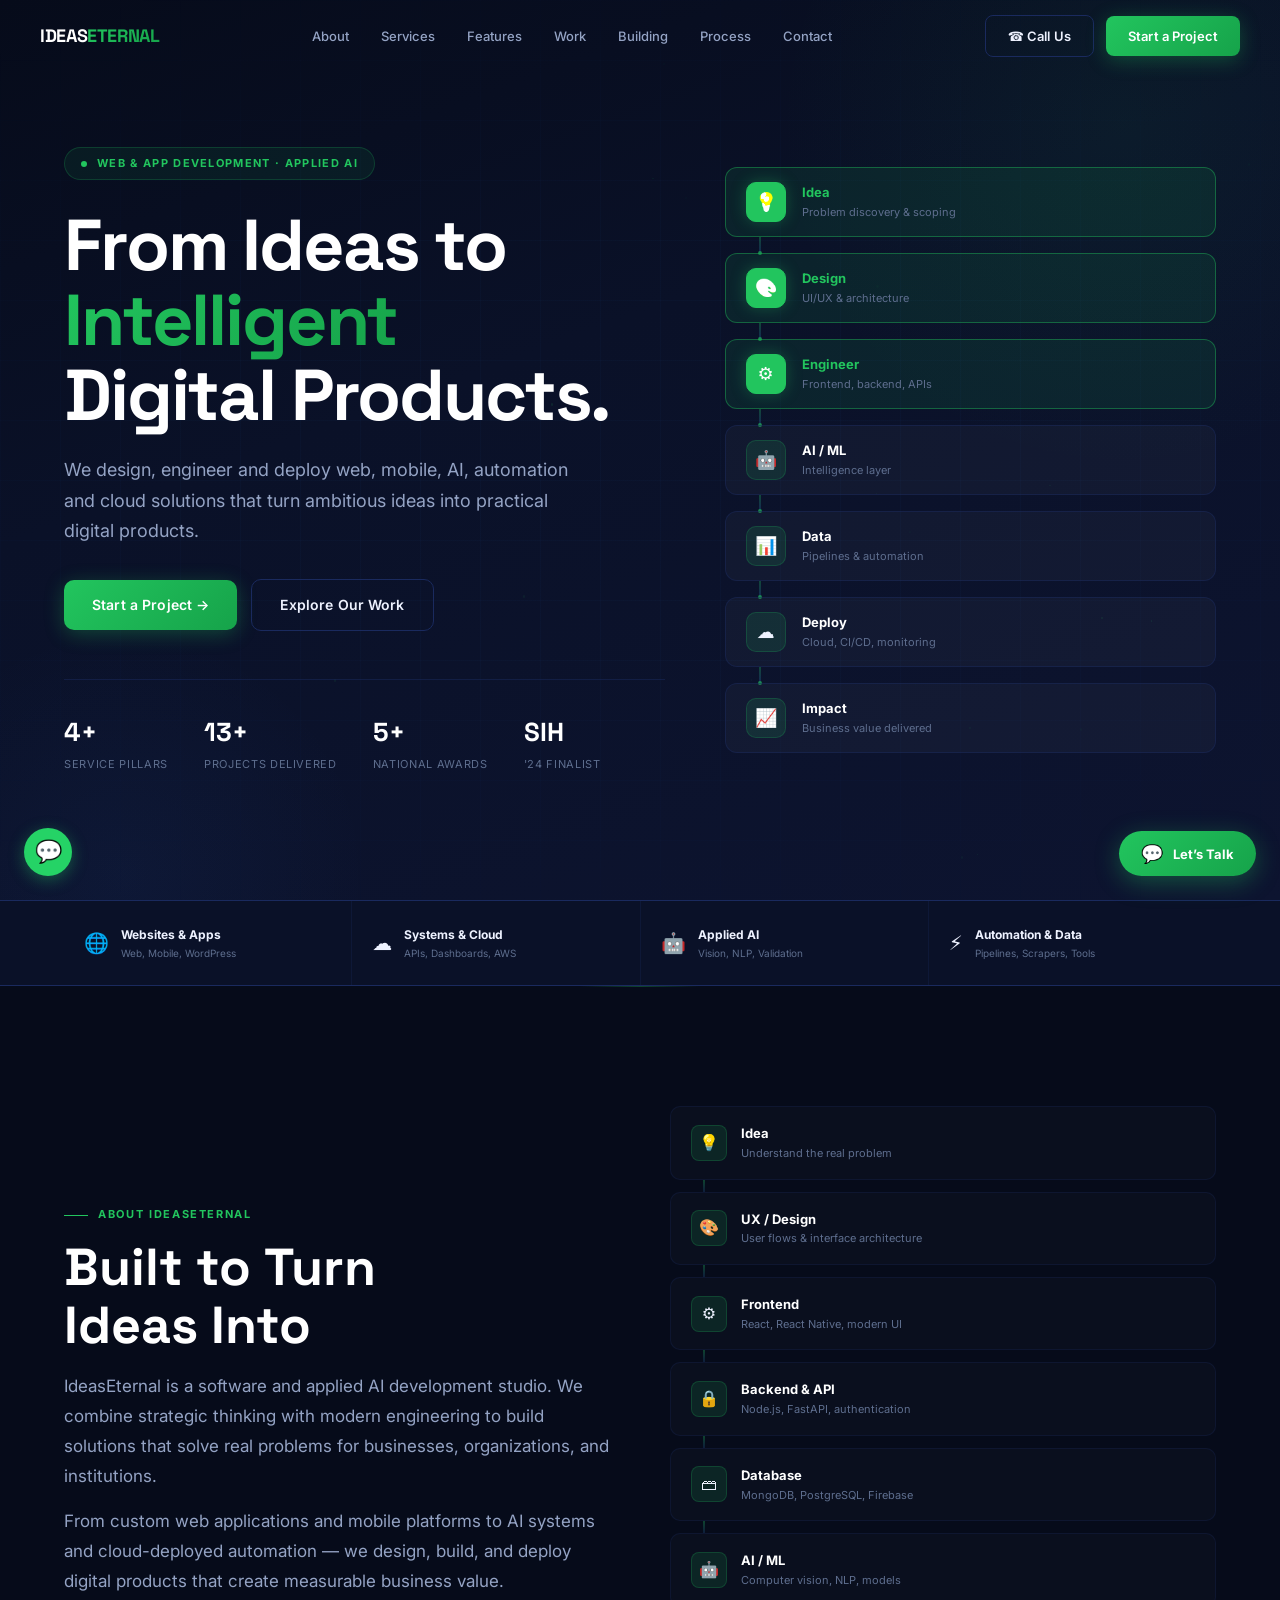
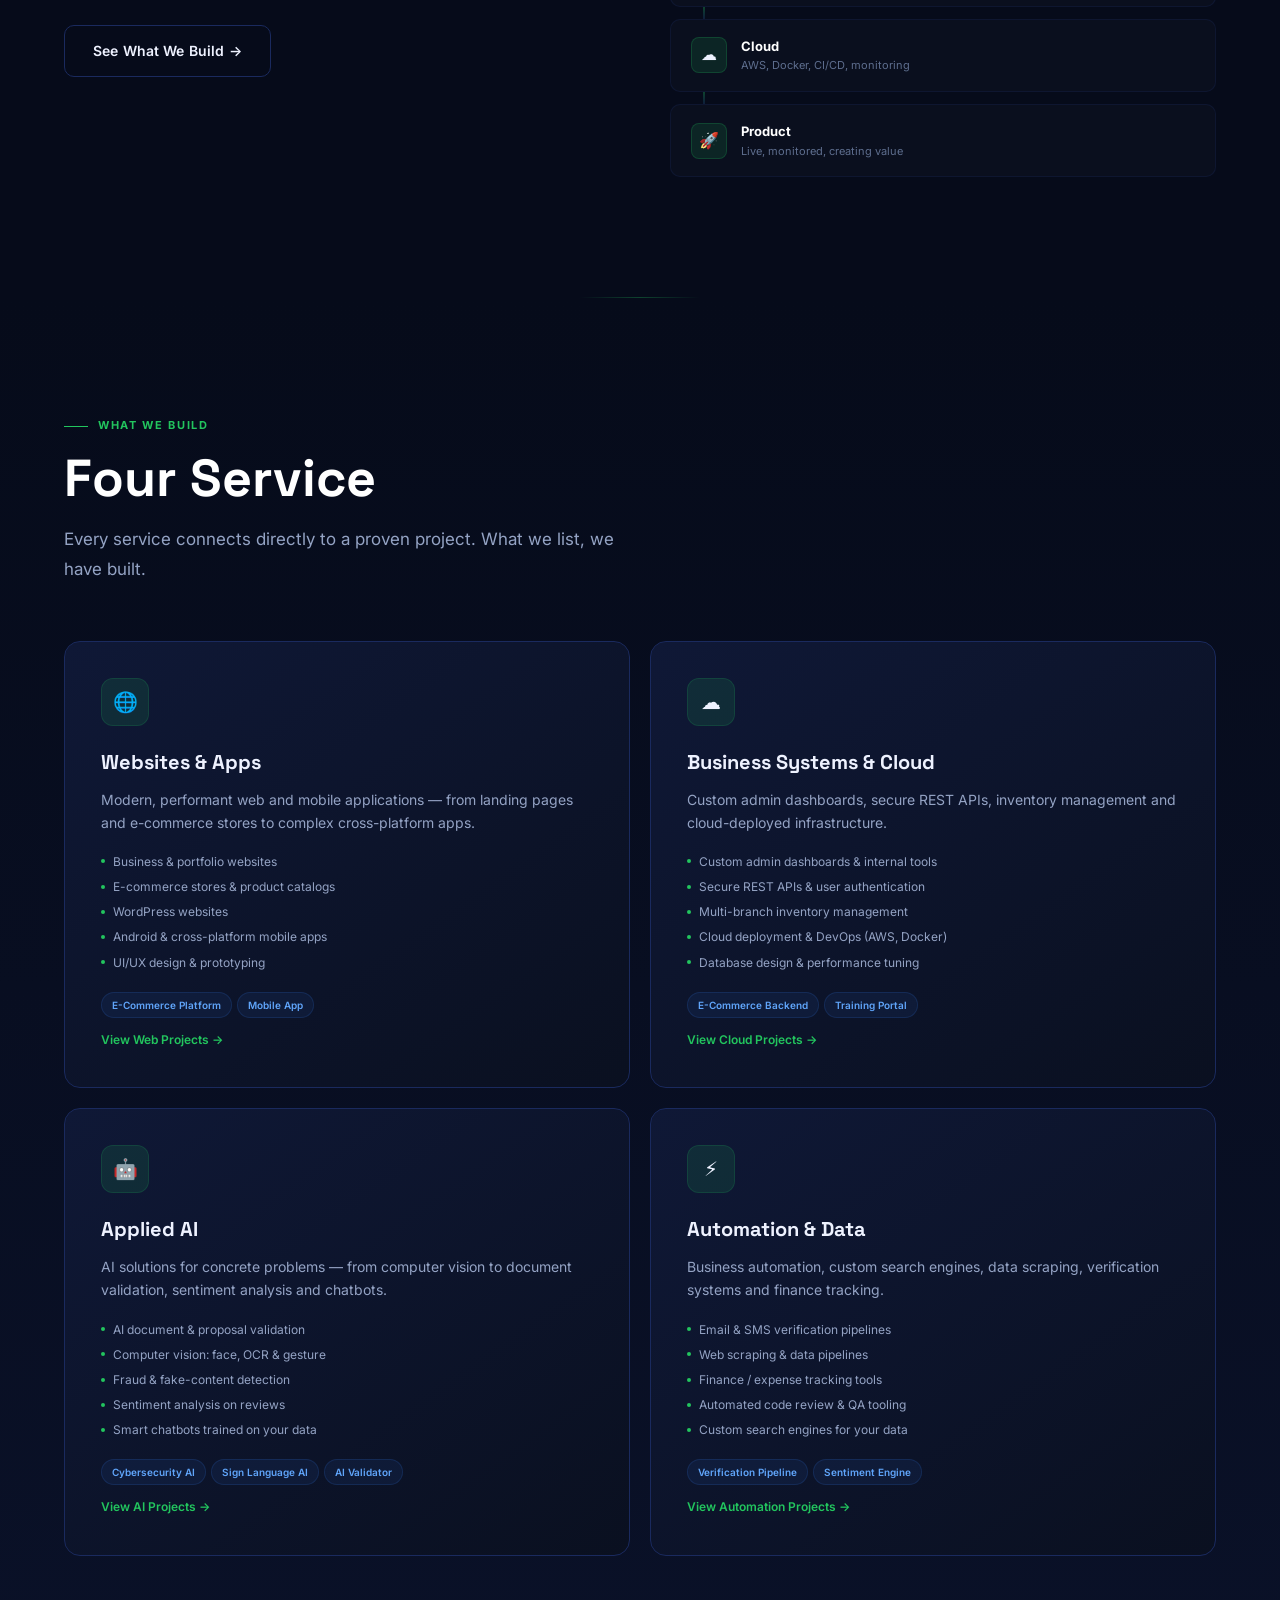
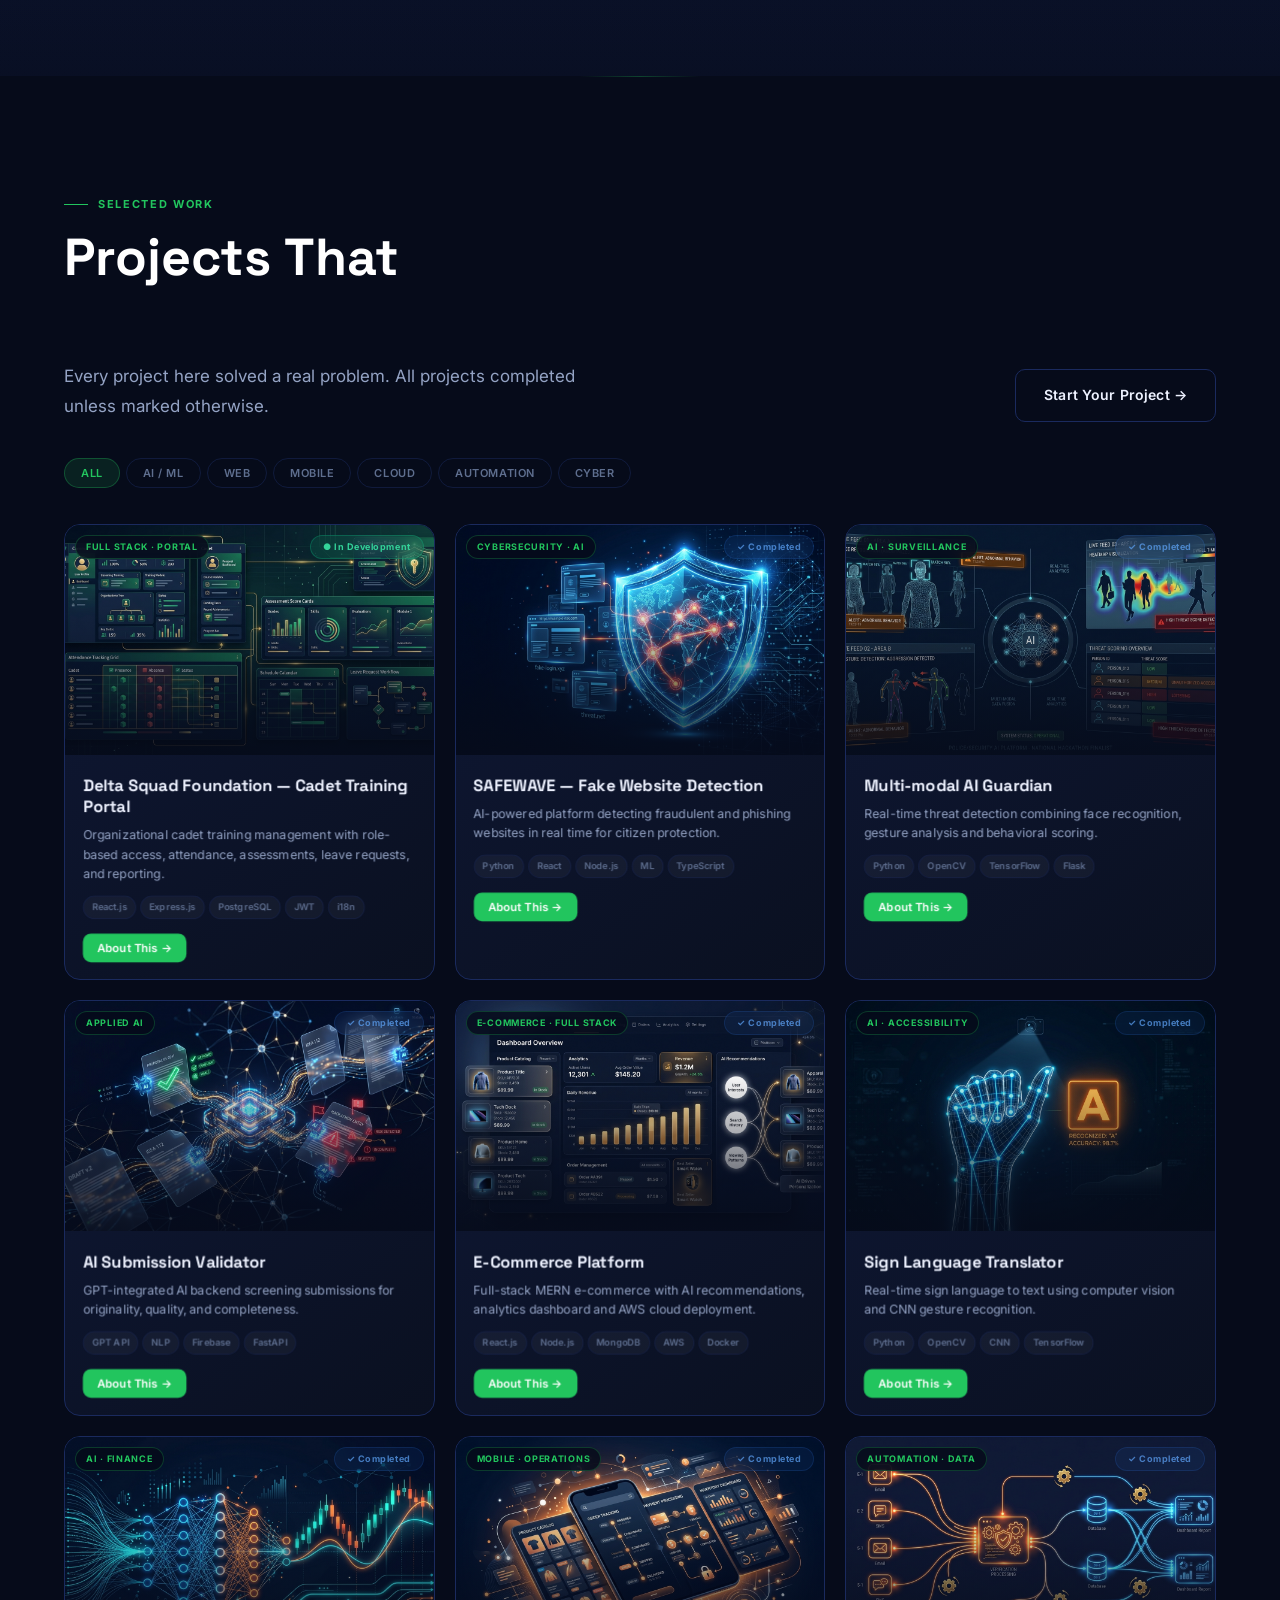
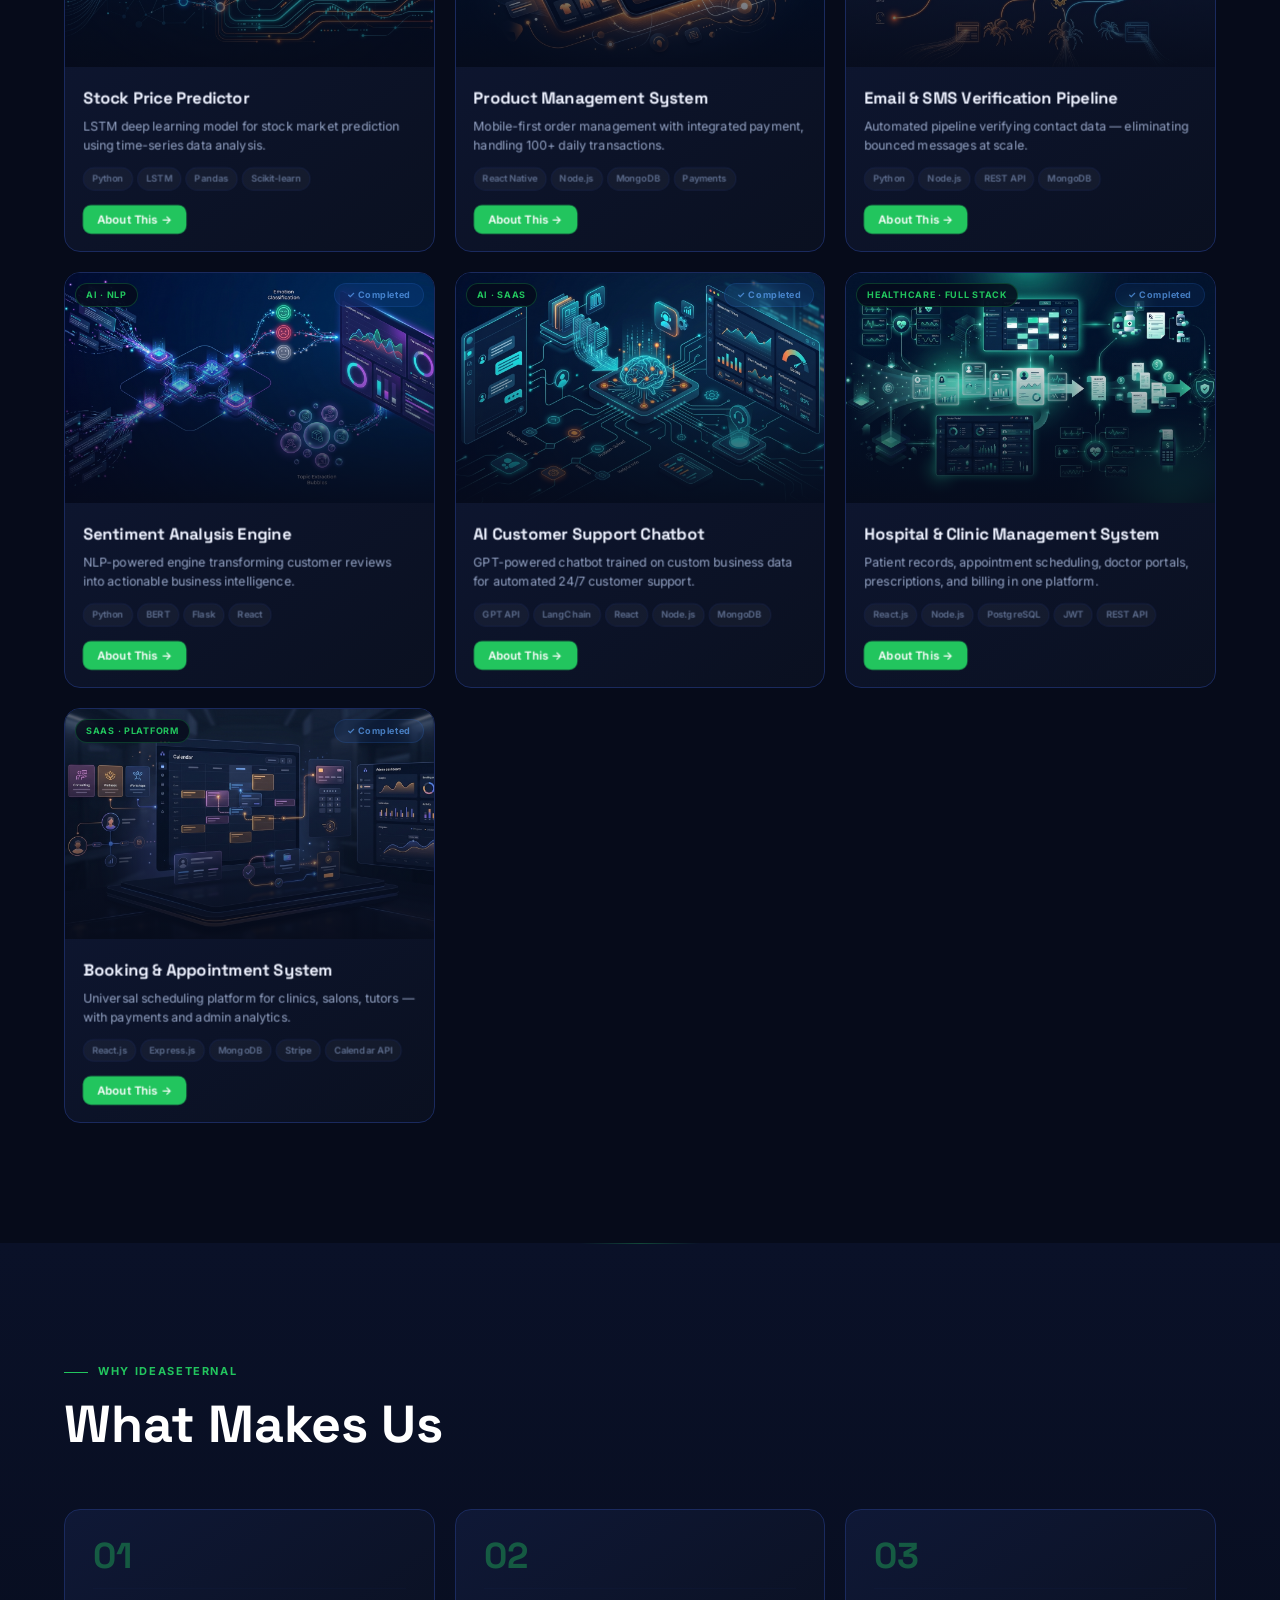
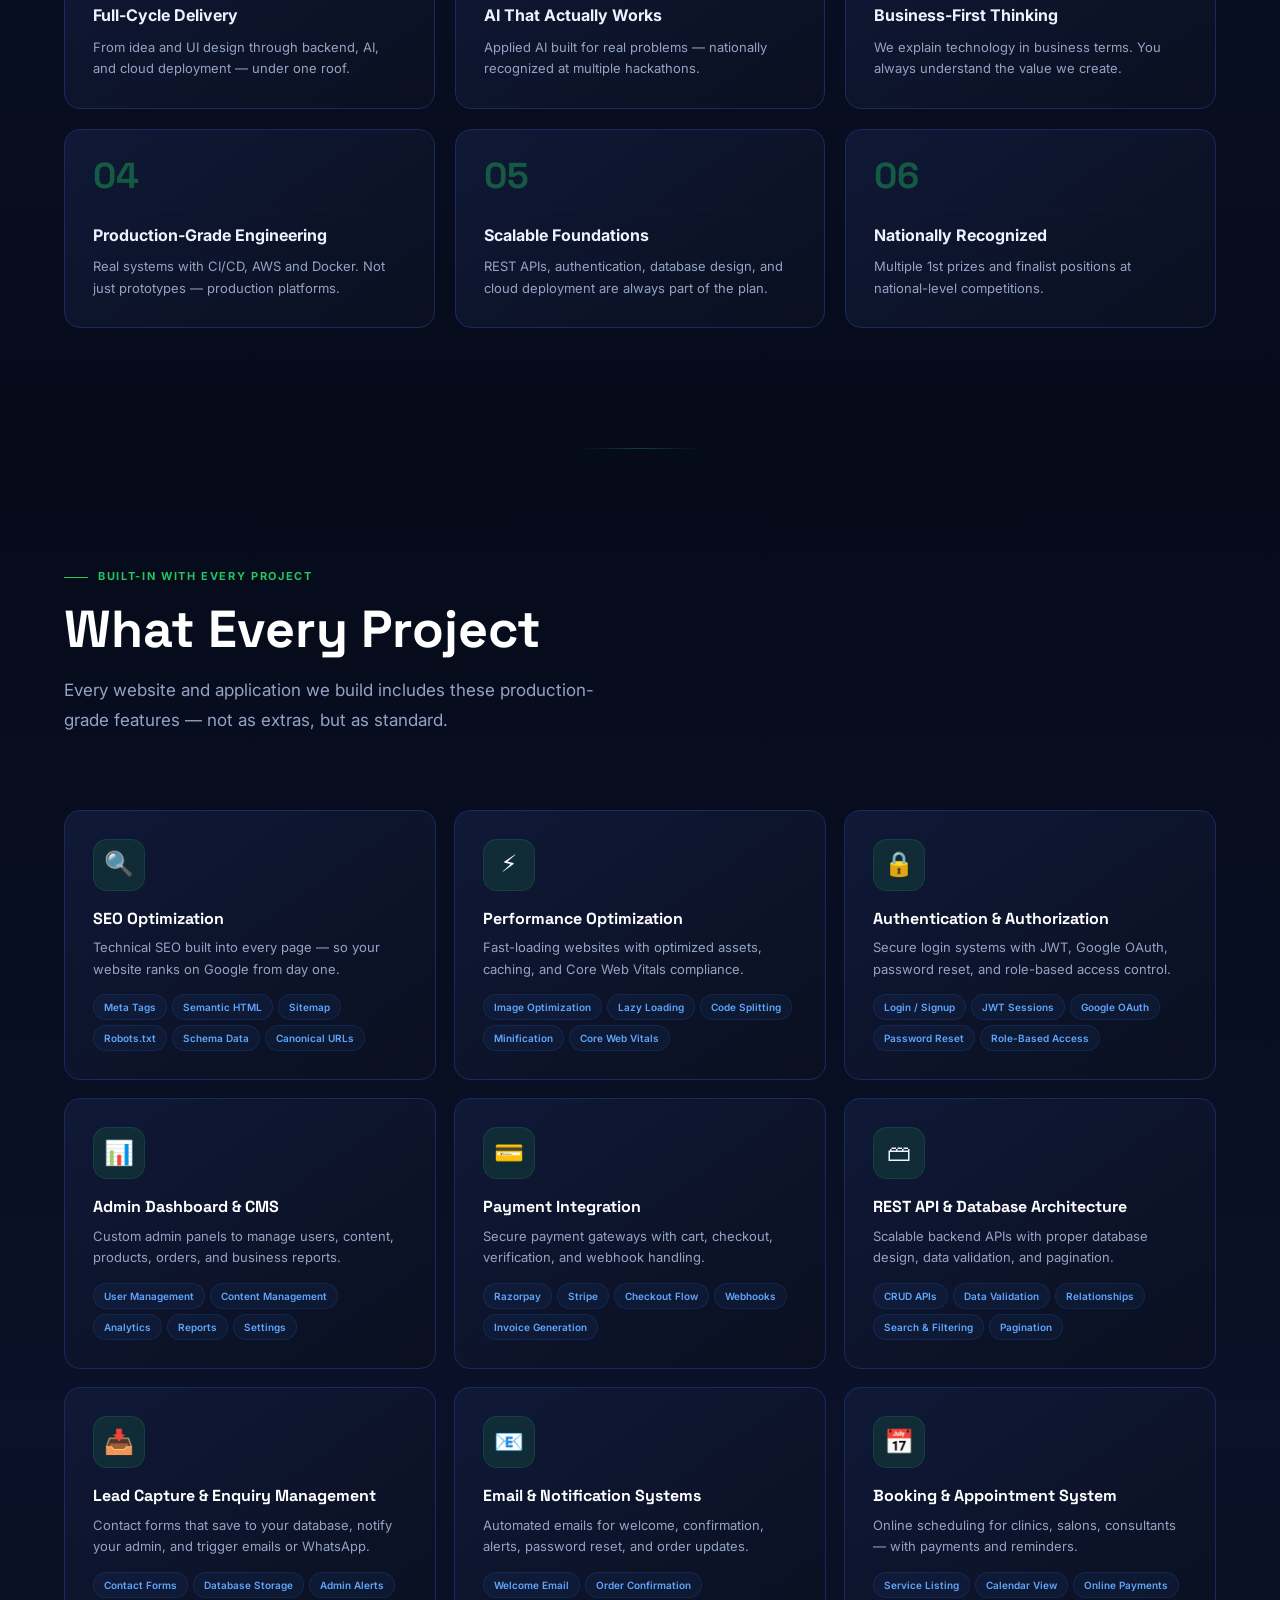
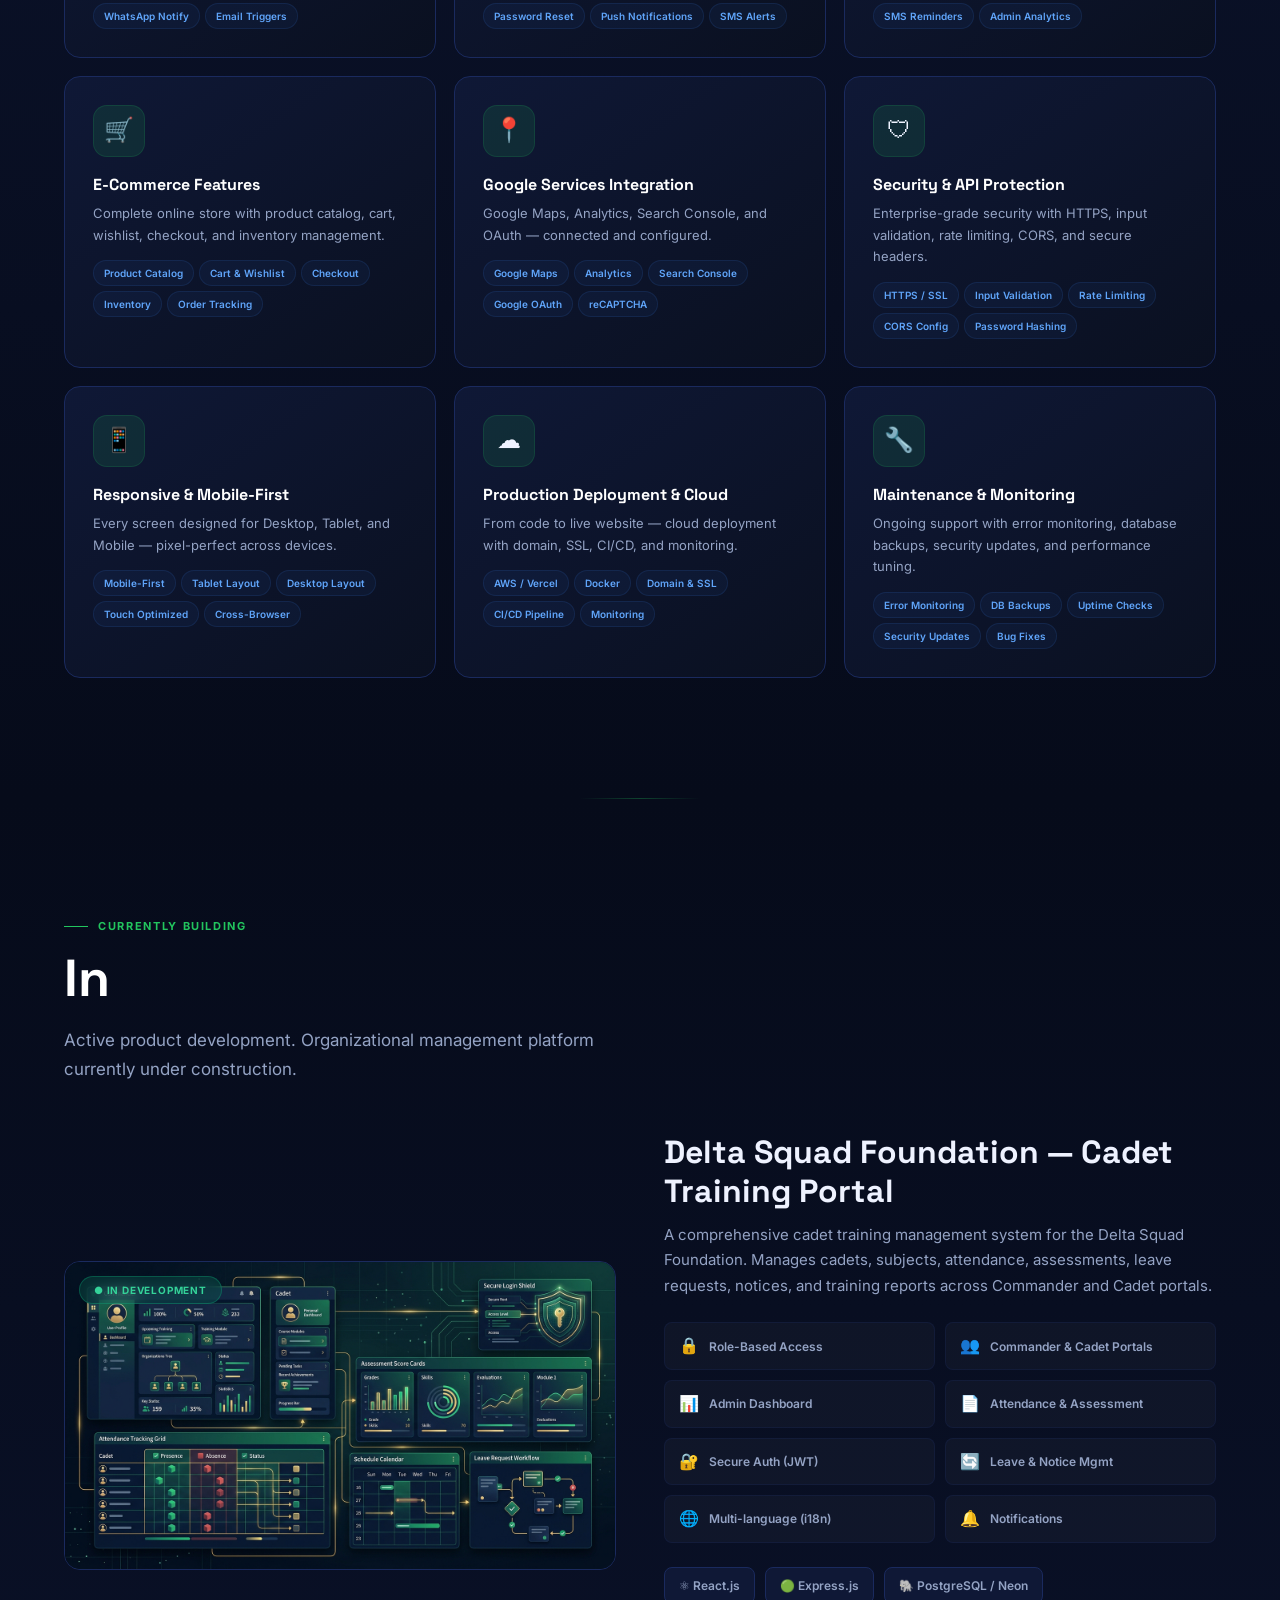
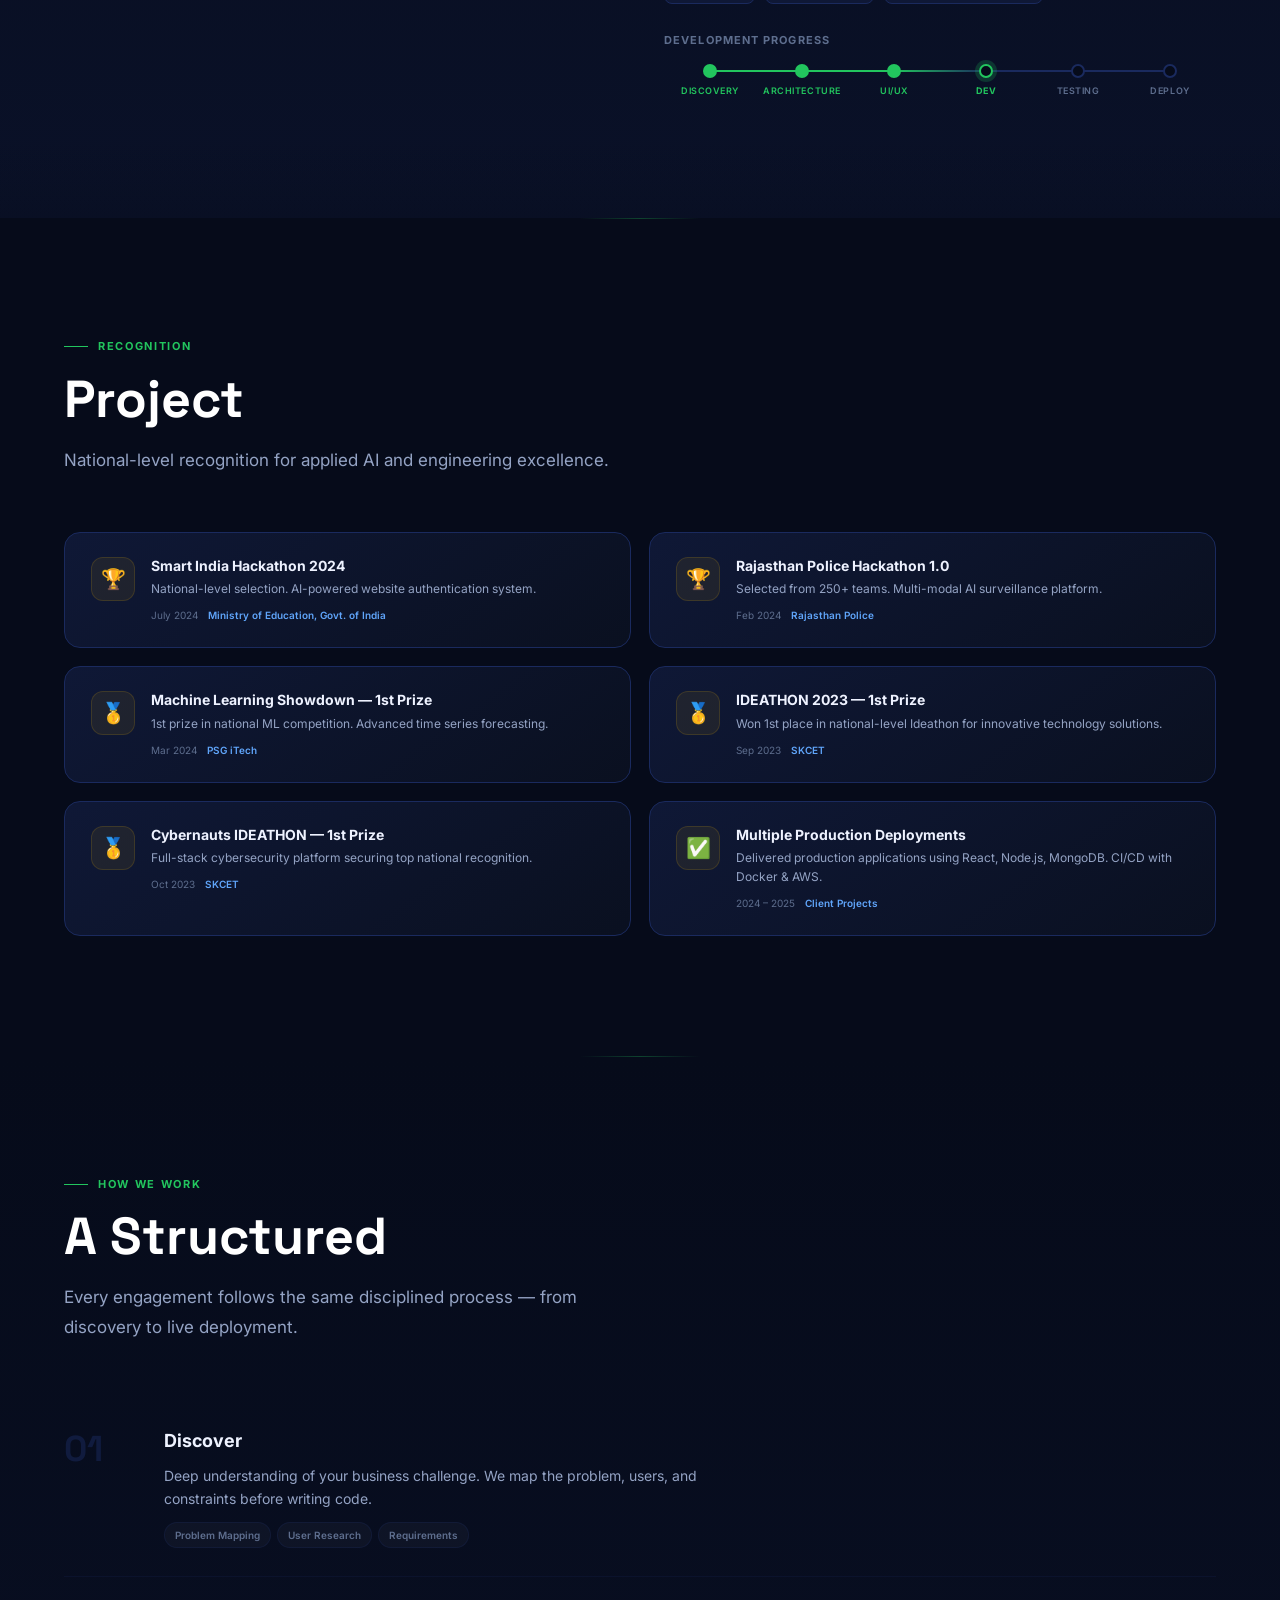
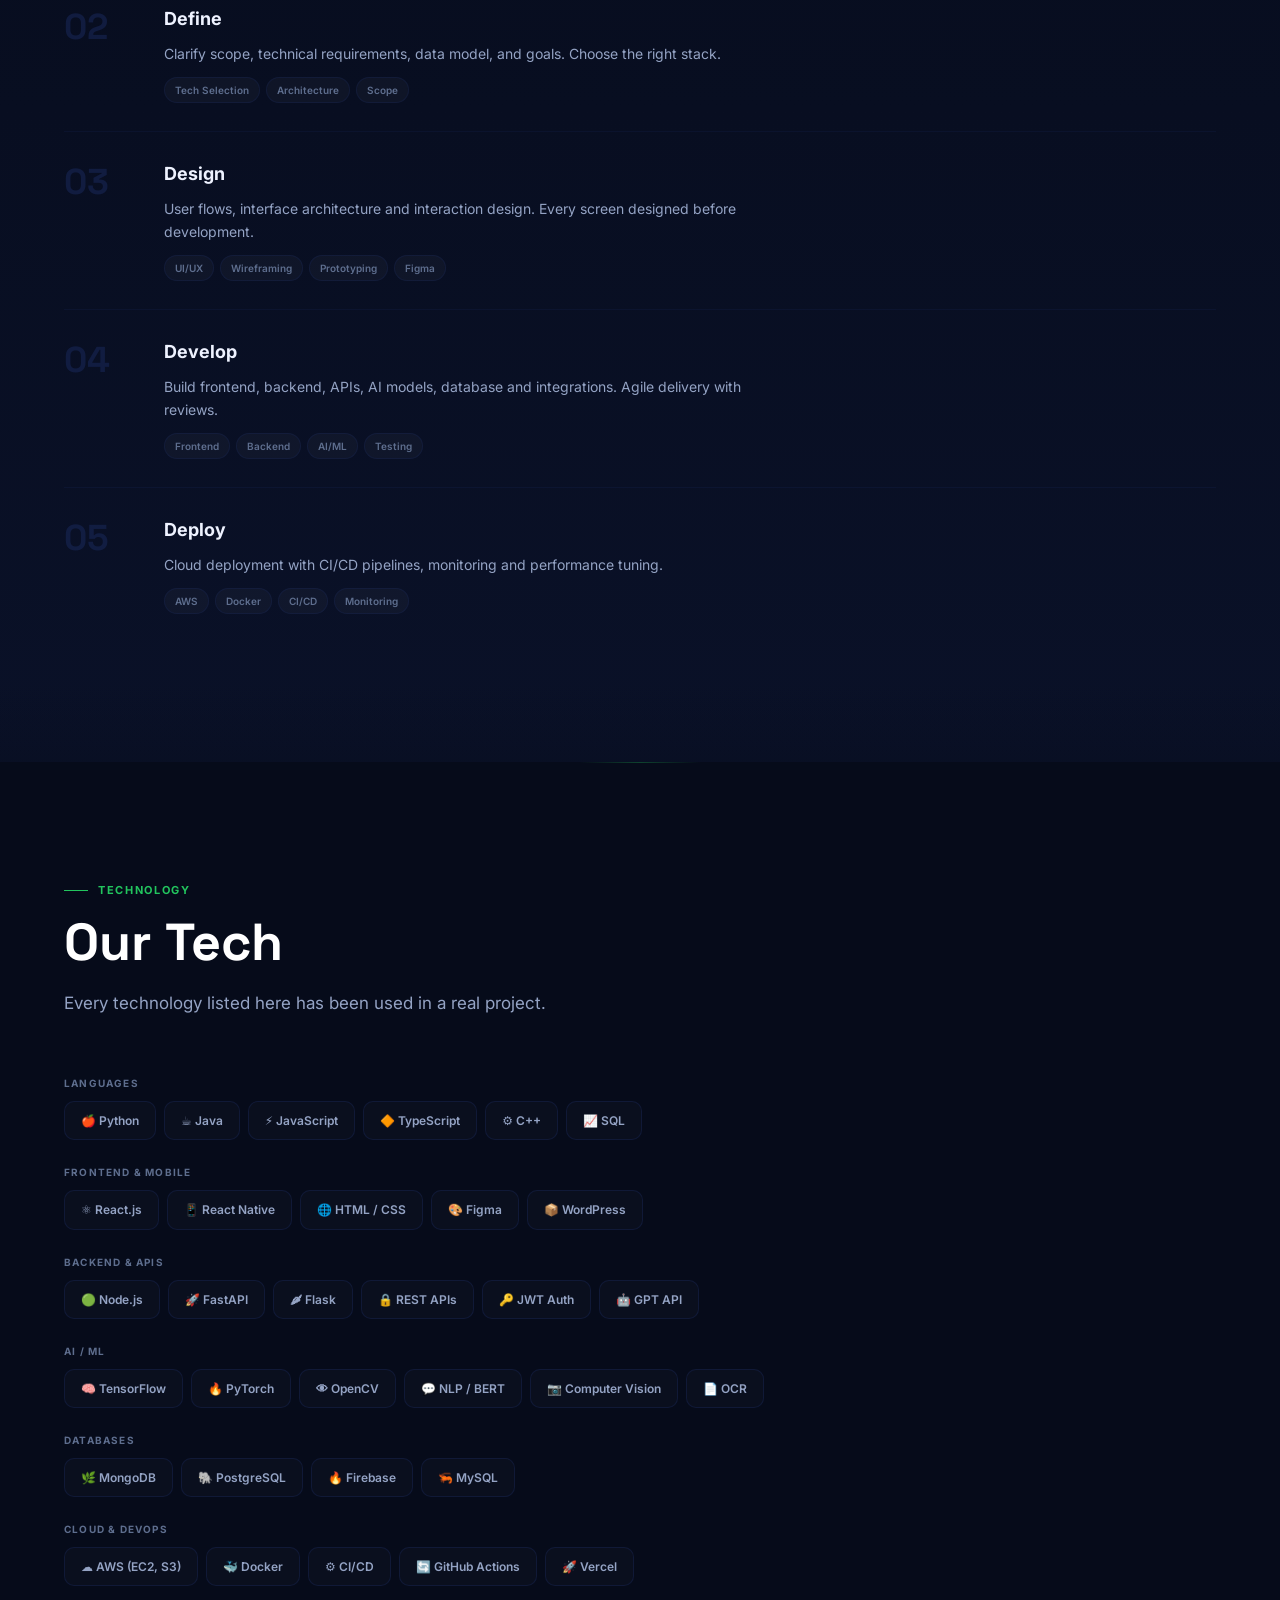
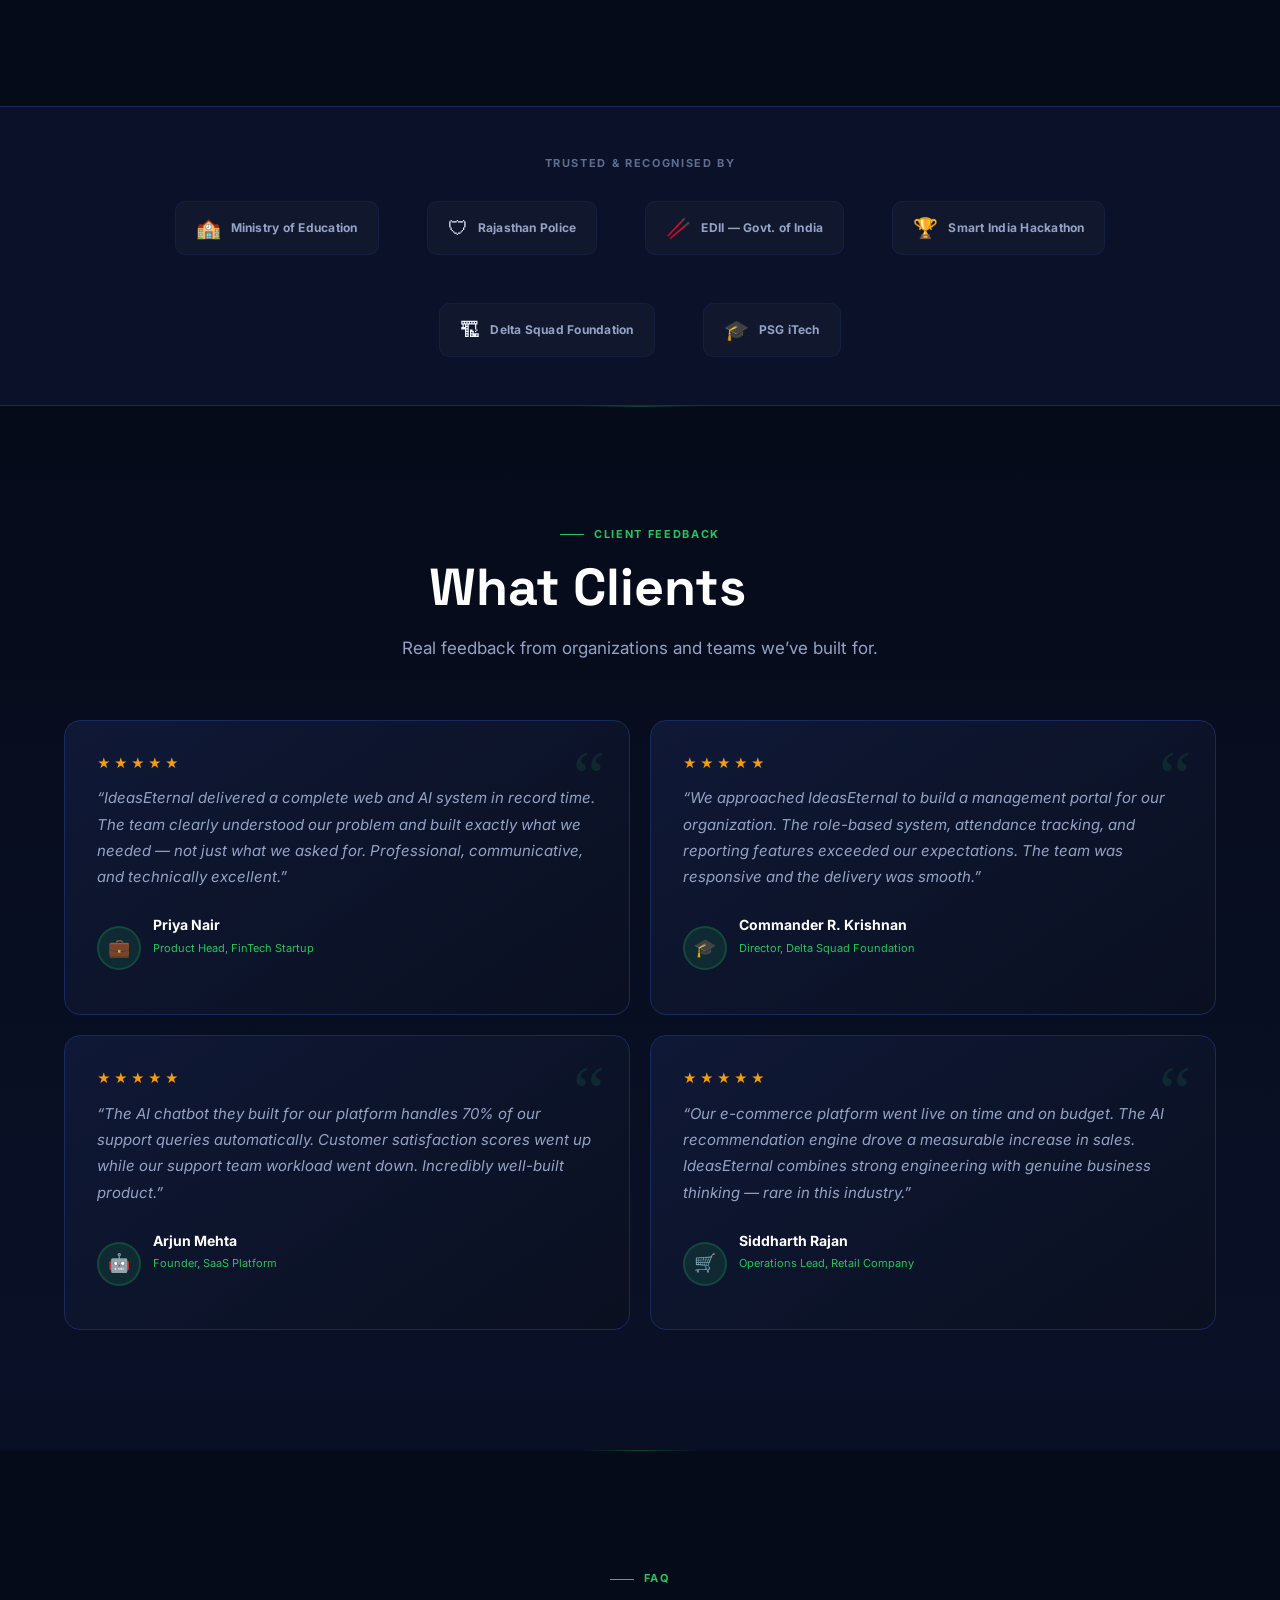
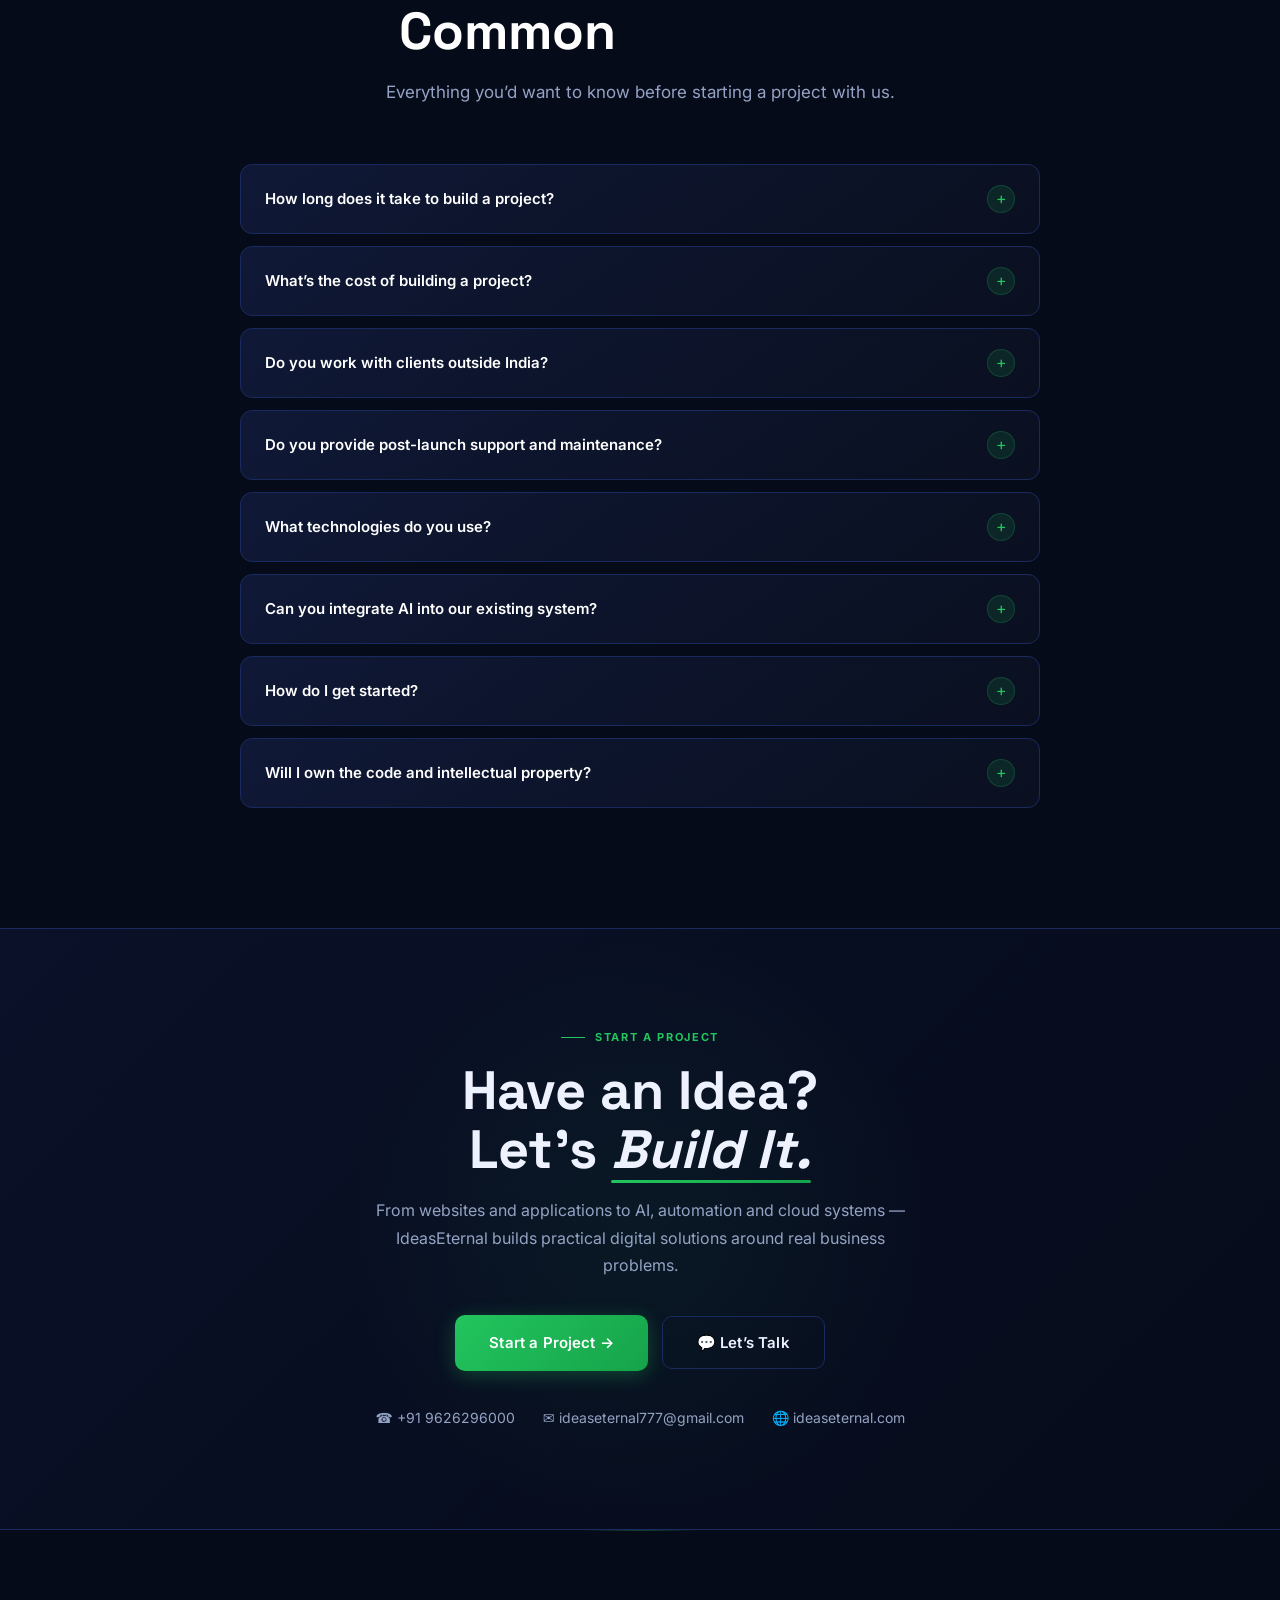
==== commit 4d655c1d: "feat: add modular site body HTML and JavaScript assets for portfolio structure" ====
--- a/index.html
+++ b/index.html
@@ -752,6 +752,61 @@
   #scrollProgress{transition:none!important}
 }
 
+/* ===== FEATURES SECTION — "What Every Project Gets" ===== */
+.feat-tabs{display:flex;align-items:center;gap:6px;flex-wrap:wrap;margin-bottom:40px}
+.feat-tab{padding:9px 20px;border-radius:100px;font-size:11px;font-weight:700;letter-spacing:.06em;text-transform:uppercase;background:transparent;color:var(--txtm);border:1px solid rgba(26,42,94,.5);transition:var(--tr);cursor:pointer}
+.feat-tab.ac,.feat-tab:hover{background:var(--ord);color:var(--or);border-color:rgba(34,197,94,.3)}
+.feat-tab.ac{box-shadow:0 0 16px rgba(34,197,94,.12)}
+.feat-grid{display:grid;grid-template-columns:repeat(3,1fr);gap:18px}
+.feat-card{background:var(--grad-card);border:1px solid var(--border);border-radius:var(--r);padding:28px;transition:var(--tr);position:relative;overflow:hidden}
+.feat-card::before{content:'';position:absolute;top:0;left:0;right:0;height:2px;background:var(--grad-or);transform:scaleX(0);transition:transform .4s var(--ease);transform-origin:left}
+.feat-card:hover{border-color:rgba(34,197,94,.25);transform:translateY(-5px);box-shadow:0 12px 32px rgba(0,0,0,.3),var(--glow)}
+.feat-card:hover::before{transform:scaleX(1)}
+.feat-card::after{content:'';position:absolute;top:-50%;left:-50%;width:200%;height:200%;background:radial-gradient(circle,rgba(34,197,94,.04),transparent 60%);opacity:0;transition:opacity .5s ease;pointer-events:none}
+.feat-card:hover::after{opacity:1}
+.feat-ico{width:52px;height:52px;border-radius:14px;background:var(--ord);border:1px solid rgba(34,197,94,.15);display:flex;align-items:center;justify-content:center;font-size:24px;margin-bottom:18px;transition:var(--tr)}
+.feat-card:hover .feat-ico{background:rgba(34,197,94,.2);border-color:rgba(34,197,94,.4);transform:scale(1.08) rotate(3deg);box-shadow:0 0 20px rgba(34,197,94,.15)}
+.feat-card h4{font-family:'Space Grotesk',sans-serif;font-size:16px;font-weight:700;margin-bottom:8px;color:var(--wh);line-height:1.3}
+.feat-card>p{font-size:13px;color:var(--txts);line-height:1.65;margin-bottom:14px}
+.feat-tags{display:flex;flex-wrap:wrap;gap:5px}
+.feat-tag{font-size:10px;font-weight:600;padding:4px 10px;border-radius:100px;background:rgba(59,130,246,.06);color:var(--bll);border:1px solid rgba(59,130,246,.12);transition:var(--tr)}
+.feat-card:hover .feat-tag{background:rgba(59,130,246,.1);border-color:rgba(59,130,246,.2)}
+.feat-count{display:inline-flex;align-items:center;justify-content:center;width:26px;height:26px;border-radius:50%;background:rgba(34,197,94,.08);border:1px solid rgba(34,197,94,.15);font-size:10px;font-weight:800;color:var(--or);margin-left:auto;flex-shrink:0;transition:var(--tr)}
+.feat-card:hover .feat-count{background:rgba(34,197,94,.18);transform:scale(1.1)}
+.feat-hdr{display:flex;align-items:center;gap:14px;margin-bottom:18px}
+.feat-hdr-txt h4{margin-bottom:0}
+/* Staggered reveal */
+.feat-grid .feat-card:nth-child(1){transition-delay:0s}
+.feat-grid .feat-card:nth-child(2){transition-delay:.05s}
+.feat-grid .feat-card:nth-child(3){transition-delay:.1s}
+.feat-grid .feat-card:nth-child(4){transition-delay:.15s}
+.feat-grid .feat-card:nth-child(5){transition-delay:.2s}
+.feat-grid .feat-card:nth-child(6){transition-delay:.25s}
+.feat-grid .feat-card:nth-child(7){transition-delay:.3s}
+.feat-grid .feat-card:nth-child(8){transition-delay:.35s}
+.feat-grid .feat-card:nth-child(9){transition-delay:.4s}
+.feat-grid .feat-card:nth-child(10){transition-delay:.45s}
+.feat-grid .feat-card:nth-child(11){transition-delay:.5s}
+.feat-grid .feat-card:nth-child(12){transition-delay:.55s}
+.feat-grid .feat-card:nth-child(13){transition-delay:.6s}
+.feat-grid .feat-card:nth-child(14){transition-delay:.65s}
+.feat-grid .feat-card:nth-child(15){transition-delay:.7s}
+/* Bottom glow bar on hover */
+.feat-card{position:relative}
+.feat-card .feat-glow{position:absolute;bottom:0;left:0;width:0;height:2px;background:var(--grad-or);transition:width .6s var(--ease)}
+.feat-card:hover .feat-glow{width:100%}
+/* Responsive */
+@media(max-width:1100px){.feat-grid{grid-template-columns:repeat(2,1fr)}}
+@media(max-width:640px){
+  .feat-grid{grid-template-columns:1fr}
+  .feat-tabs{gap:5px}
+  .feat-tab{padding:7px 14px;font-size:10px}
+  .feat-card{padding:22px}
+  .feat-card h4{font-size:15px}
+  .feat-card>p{font-size:12px}
+  .feat-ico{width:44px;height:44px;font-size:20px;border-radius:12px;margin-bottom:14px}
+}
+
 </style>
 </head>
 <body>
@@ -769,7 +824,7 @@
 <nav class="nav" id="mainNav" aria-label="Main navigation">
   <div class="ni">
     <a href="#home" class="nlo" aria-label="IdeasEternal Home">IDEAS<span>ETERNAL</span></a>
-    <div class="nls"><a href="#about">About</a><a href="#services">Services</a><a href="#work">Work</a><a href="#building">Building</a><a href="#process">Process</a><a href="#contact">Contact</a></div>
+    <div class="nls"><a href="#about">About</a><a href="#services">Services</a><a href="#features">Features</a><a href="#work">Work</a><a href="#building">Building</a><a href="#process">Process</a><a href="#contact">Contact</a></div>
     <div class="nct">
       <a href="#contact" class="btn bso nbtn">&#9742; Call Us</a>
       <a href="#contact" class="btn bp nbtn">Start a Project</a>
@@ -780,7 +835,7 @@
 <div class="mno" id="mno"></div>
 <div class="mnn" id="mnn" role="dialog" aria-label="Mobile menu">
   <button class="mnc" id="mnc" aria-label="Close menu">&#10005;</button>
-  <a href="#about">About</a><a href="#services">Services</a><a href="#work">Work</a>
+  <a href="#about">About</a><a href="#services">Services</a><a href="#features">Features</a><a href="#work">Work</a>
   <a href="#building">Currently Building</a><a href="#process">Process</a><a href="#technology">Technology</a><a href="#contact">Contact</a>
   <div style="margin-top:20px;display:flex;flex-direction:column;gap:10px">
     <a href="#contact" class="btn bso" style="justify-content:center">&#9742; Contact Us</a>
@@ -970,6 +1025,247 @@
       <div class="wcd rv"><div class="wnn">04</div><h4>Production-Grade Engineering</h4><p>Real systems with CI/CD, AWS and Docker. Not just prototypes &mdash; production platforms.</p></div>
       <div class="wcd rv d1"><div class="wnn">05</div><h4>Scalable Foundations</h4><p>REST APIs, authentication, database design, and cloud deployment are always part of the plan.</p></div>
       <div class="wcd rv d2"><div class="wnn">06</div><h4>Nationally Recognized</h4><p>Multiple 1st prizes and finalist positions at national-level competitions.</p></div>
+    </div>
+  </div>
+</section>
+
+<section id="features" class="sec" style="background:linear-gradient(180deg,var(--bg) 0%,var(--bg2) 50%,var(--bg) 100%)">
+  <div class="cn">
+    <div class="rv"><div class="sl">Built-In With Every Project</div><h2 class="st">What Every Project <em>Gets</em></h2><p class="ss">Every website and application we build includes these production-grade features &mdash; not as extras, but as standard.</p></div>
+    <div class="feat-tabs rv d1">
+      <button class="feat-tab ac" onclick="filterFeats('all')">All</button>
+      <button class="feat-tab" onclick="filterFeats('frontend')">Frontend</button>
+      <button class="feat-tab" onclick="filterFeats('backend')">Backend &amp; Business</button>
+      <button class="feat-tab" onclick="filterFeats('ops')">Optimization &amp; Ops</button>
+    </div>
+    <div class="feat-grid" id="featGrid">
+
+      <!-- 1. SEO Optimization -->
+      <div class="feat-card rv" data-feat="ops">
+        <div class="feat-ico">&#128269;</div>
+        <h4>SEO Optimization</h4>
+        <p>Technical SEO built into every page &mdash; so your website ranks on Google from day one.</p>
+        <div class="feat-tags">
+          <span class="feat-tag">Meta Tags</span>
+          <span class="feat-tag">Semantic HTML</span>
+          <span class="feat-tag">Sitemap</span>
+          <span class="feat-tag">Robots.txt</span>
+          <span class="feat-tag">Schema Data</span>
+          <span class="feat-tag">Canonical URLs</span>
+        </div>
+        <div class="feat-glow"></div>
+      </div>
+
+      <!-- 2. Performance Optimization -->
+      <div class="feat-card rv" data-feat="ops">
+        <div class="feat-ico">&#9889;</div>
+        <h4>Performance Optimization</h4>
+        <p>Fast-loading websites with optimized assets, caching, and Core Web Vitals compliance.</p>
+        <div class="feat-tags">
+          <span class="feat-tag">Image Optimization</span>
+          <span class="feat-tag">Lazy Loading</span>
+          <span class="feat-tag">Code Splitting</span>
+          <span class="feat-tag">Minification</span>
+          <span class="feat-tag">Core Web Vitals</span>
+        </div>
+        <div class="feat-glow"></div>
+      </div>
+
+      <!-- 3. Authentication & Authorization -->
+      <div class="feat-card rv" data-feat="backend">
+        <div class="feat-ico">&#128274;</div>
+        <h4>Authentication &amp; Authorization</h4>
+        <p>Secure login systems with JWT, Google OAuth, password reset, and role-based access control.</p>
+        <div class="feat-tags">
+          <span class="feat-tag">Login / Signup</span>
+          <span class="feat-tag">JWT Sessions</span>
+          <span class="feat-tag">Google OAuth</span>
+          <span class="feat-tag">Password Reset</span>
+          <span class="feat-tag">Role-Based Access</span>
+        </div>
+        <div class="feat-glow"></div>
+      </div>
+
+      <!-- 4. Admin Dashboard & CMS -->
+      <div class="feat-card rv" data-feat="backend">
+        <div class="feat-ico">&#128202;</div>
+        <h4>Admin Dashboard &amp; CMS</h4>
+        <p>Custom admin panels to manage users, content, products, orders, and business reports.</p>
+        <div class="feat-tags">
+          <span class="feat-tag">User Management</span>
+          <span class="feat-tag">Content Management</span>
+          <span class="feat-tag">Analytics</span>
+          <span class="feat-tag">Reports</span>
+          <span class="feat-tag">Settings</span>
+        </div>
+        <div class="feat-glow"></div>
+      </div>
+
+      <!-- 5. Payment Integration -->
+      <div class="feat-card rv" data-feat="backend">
+        <div class="feat-ico">&#128179;</div>
+        <h4>Payment Integration</h4>
+        <p>Secure payment gateways with cart, checkout, verification, and webhook handling.</p>
+        <div class="feat-tags">
+          <span class="feat-tag">Razorpay</span>
+          <span class="feat-tag">Stripe</span>
+          <span class="feat-tag">Checkout Flow</span>
+          <span class="feat-tag">Webhooks</span>
+          <span class="feat-tag">Invoice Generation</span>
+        </div>
+        <div class="feat-glow"></div>
+      </div>
+
+      <!-- 6. REST API & Database -->
+      <div class="feat-card rv" data-feat="backend">
+        <div class="feat-ico">&#128451;</div>
+        <h4>REST API &amp; Database Architecture</h4>
+        <p>Scalable backend APIs with proper database design, data validation, and pagination.</p>
+        <div class="feat-tags">
+          <span class="feat-tag">CRUD APIs</span>
+          <span class="feat-tag">Data Validation</span>
+          <span class="feat-tag">Relationships</span>
+          <span class="feat-tag">Search &amp; Filtering</span>
+          <span class="feat-tag">Pagination</span>
+        </div>
+        <div class="feat-glow"></div>
+      </div>
+
+      <!-- 7. Lead Capture & Enquiry Management -->
+      <div class="feat-card rv" data-feat="backend">
+        <div class="feat-ico">&#128229;</div>
+        <h4>Lead Capture &amp; Enquiry Management</h4>
+        <p>Contact forms that save to your database, notify your admin, and trigger emails or WhatsApp.</p>
+        <div class="feat-tags">
+          <span class="feat-tag">Contact Forms</span>
+          <span class="feat-tag">Database Storage</span>
+          <span class="feat-tag">Admin Alerts</span>
+          <span class="feat-tag">WhatsApp Notify</span>
+          <span class="feat-tag">Email Triggers</span>
+        </div>
+        <div class="feat-glow"></div>
+      </div>
+
+      <!-- 8. Email & Notification Systems -->
+      <div class="feat-card rv" data-feat="backend">
+        <div class="feat-ico">&#128231;</div>
+        <h4>Email &amp; Notification Systems</h4>
+        <p>Automated emails for welcome, confirmation, alerts, password reset, and order updates.</p>
+        <div class="feat-tags">
+          <span class="feat-tag">Welcome Email</span>
+          <span class="feat-tag">Order Confirmation</span>
+          <span class="feat-tag">Password Reset</span>
+          <span class="feat-tag">Push Notifications</span>
+          <span class="feat-tag">SMS Alerts</span>
+        </div>
+        <div class="feat-glow"></div>
+      </div>
+
+      <!-- 9. Booking & Appointment System -->
+      <div class="feat-card rv" data-feat="backend">
+        <div class="feat-ico">&#128197;</div>
+        <h4>Booking &amp; Appointment System</h4>
+        <p>Online scheduling for clinics, salons, consultants &mdash; with payments and reminders.</p>
+        <div class="feat-tags">
+          <span class="feat-tag">Service Listing</span>
+          <span class="feat-tag">Calendar View</span>
+          <span class="feat-tag">Online Payments</span>
+          <span class="feat-tag">SMS Reminders</span>
+          <span class="feat-tag">Admin Analytics</span>
+        </div>
+        <div class="feat-glow"></div>
+      </div>
+
+      <!-- 10. E-Commerce Features -->
+      <div class="feat-card rv" data-feat="backend">
+        <div class="feat-ico">&#128722;</div>
+        <h4>E-Commerce Features</h4>
+        <p>Complete online store with product catalog, cart, wishlist, checkout, and inventory management.</p>
+        <div class="feat-tags">
+          <span class="feat-tag">Product Catalog</span>
+          <span class="feat-tag">Cart &amp; Wishlist</span>
+          <span class="feat-tag">Checkout</span>
+          <span class="feat-tag">Inventory</span>
+          <span class="feat-tag">Order Tracking</span>
+        </div>
+        <div class="feat-glow"></div>
+      </div>
+
+      <!-- 11. Google Services Integration -->
+      <div class="feat-card rv" data-feat="ops">
+        <div class="feat-ico">&#128205;</div>
+        <h4>Google Services Integration</h4>
+        <p>Google Maps, Analytics, Search Console, and OAuth &mdash; connected and configured.</p>
+        <div class="feat-tags">
+          <span class="feat-tag">Google Maps</span>
+          <span class="feat-tag">Analytics</span>
+          <span class="feat-tag">Search Console</span>
+          <span class="feat-tag">Google OAuth</span>
+          <span class="feat-tag">reCAPTCHA</span>
+        </div>
+        <div class="feat-glow"></div>
+      </div>
+
+      <!-- 12. Security & API Protection -->
+      <div class="feat-card rv" data-feat="ops">
+        <div class="feat-ico">&#128737;</div>
+        <h4>Security &amp; API Protection</h4>
+        <p>Enterprise-grade security with HTTPS, input validation, rate limiting, CORS, and secure headers.</p>
+        <div class="feat-tags">
+          <span class="feat-tag">HTTPS / SSL</span>
+          <span class="feat-tag">Input Validation</span>
+          <span class="feat-tag">Rate Limiting</span>
+          <span class="feat-tag">CORS Config</span>
+          <span class="feat-tag">Password Hashing</span>
+        </div>
+        <div class="feat-glow"></div>
+      </div>
+
+      <!-- 13. Responsive & Mobile-First -->
+      <div class="feat-card rv" data-feat="frontend">
+        <div class="feat-ico">&#128241;</div>
+        <h4>Responsive &amp; Mobile-First</h4>
+        <p>Every screen designed for Desktop, Tablet, and Mobile &mdash; pixel-perfect across devices.</p>
+        <div class="feat-tags">
+          <span class="feat-tag">Mobile-First</span>
+          <span class="feat-tag">Tablet Layout</span>
+          <span class="feat-tag">Desktop Layout</span>
+          <span class="feat-tag">Touch Optimized</span>
+          <span class="feat-tag">Cross-Browser</span>
+        </div>
+        <div class="feat-glow"></div>
+      </div>
+
+      <!-- 14. Production Deployment & Cloud -->
+      <div class="feat-card rv" data-feat="ops">
+        <div class="feat-ico">&#9729;</div>
+        <h4>Production Deployment &amp; Cloud</h4>
+        <p>From code to live website &mdash; cloud deployment with domain, SSL, CI/CD, and monitoring.</p>
+        <div class="feat-tags">
+          <span class="feat-tag">AWS / Vercel</span>
+          <span class="feat-tag">Docker</span>
+          <span class="feat-tag">Domain &amp; SSL</span>
+          <span class="feat-tag">CI/CD Pipeline</span>
+          <span class="feat-tag">Monitoring</span>
+        </div>
+        <div class="feat-glow"></div>
+      </div>
+
+      <!-- 15. Maintenance, Monitoring & Backup -->
+      <div class="feat-card rv" data-feat="ops">
+        <div class="feat-ico">&#128295;</div>
+        <h4>Maintenance &amp; Monitoring</h4>
+        <p>Ongoing support with error monitoring, database backups, security updates, and performance tuning.</p>
+        <div class="feat-tags">
+          <span class="feat-tag">Error Monitoring</span>
+          <span class="feat-tag">DB Backups</span>
+          <span class="feat-tag">Uptime Checks</span>
+          <span class="feat-tag">Security Updates</span>
+          <span class="feat-tag">Bug Fixes</span>
+        </div>
+        <div class="feat-glow"></div>
+      </div>
+
     </div>
   </div>
 </section>
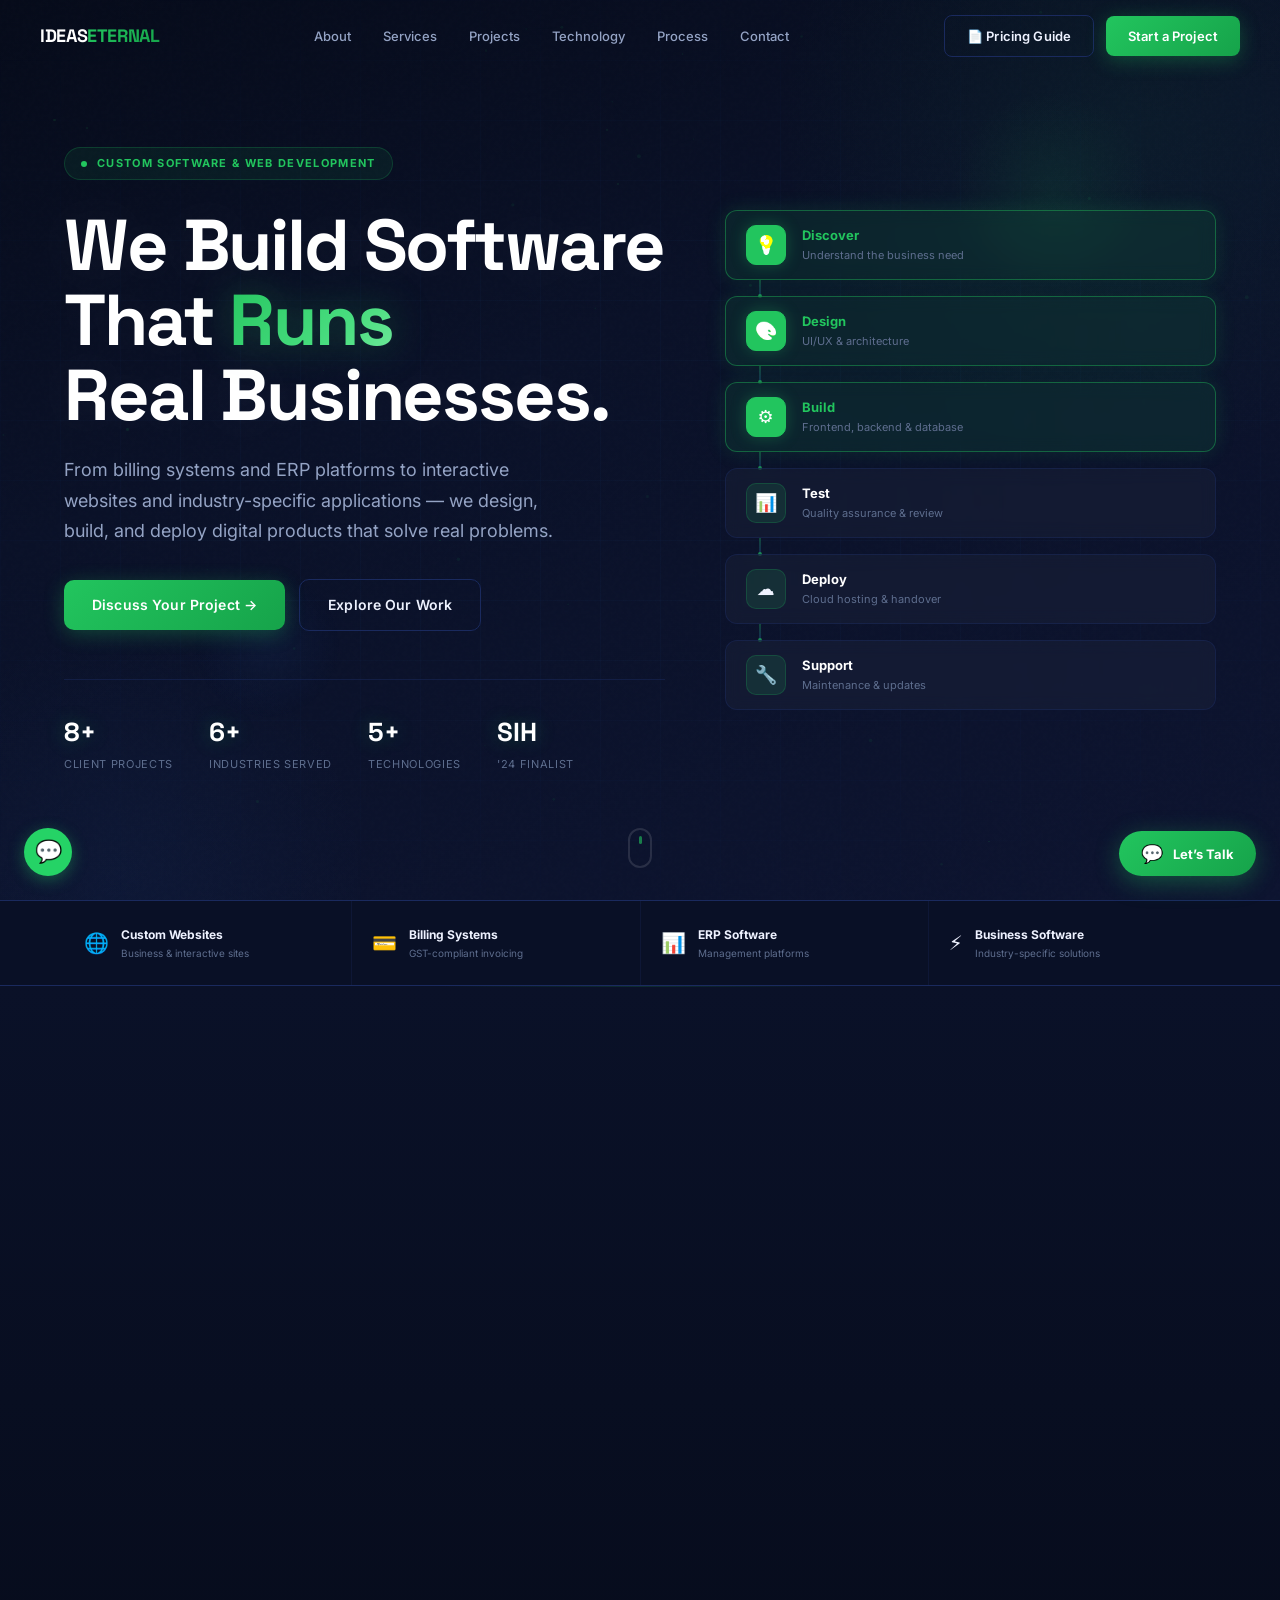
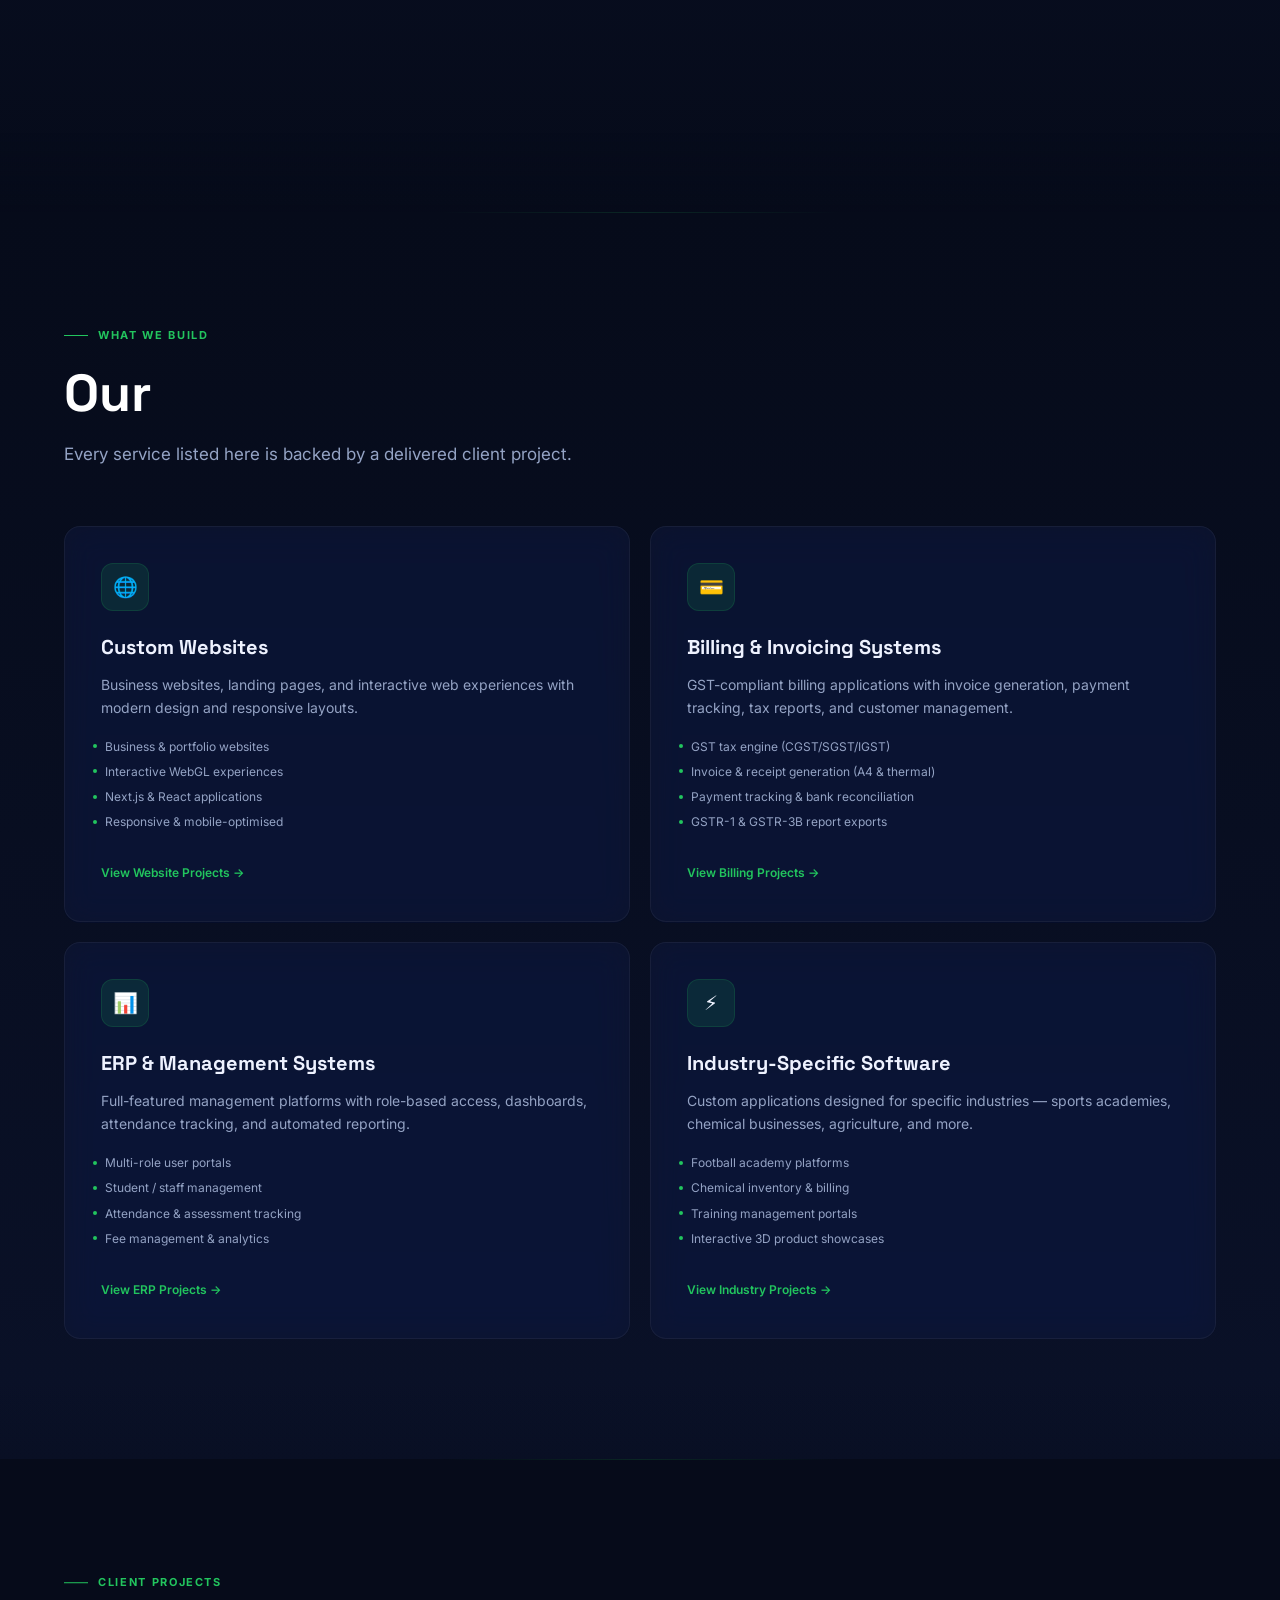
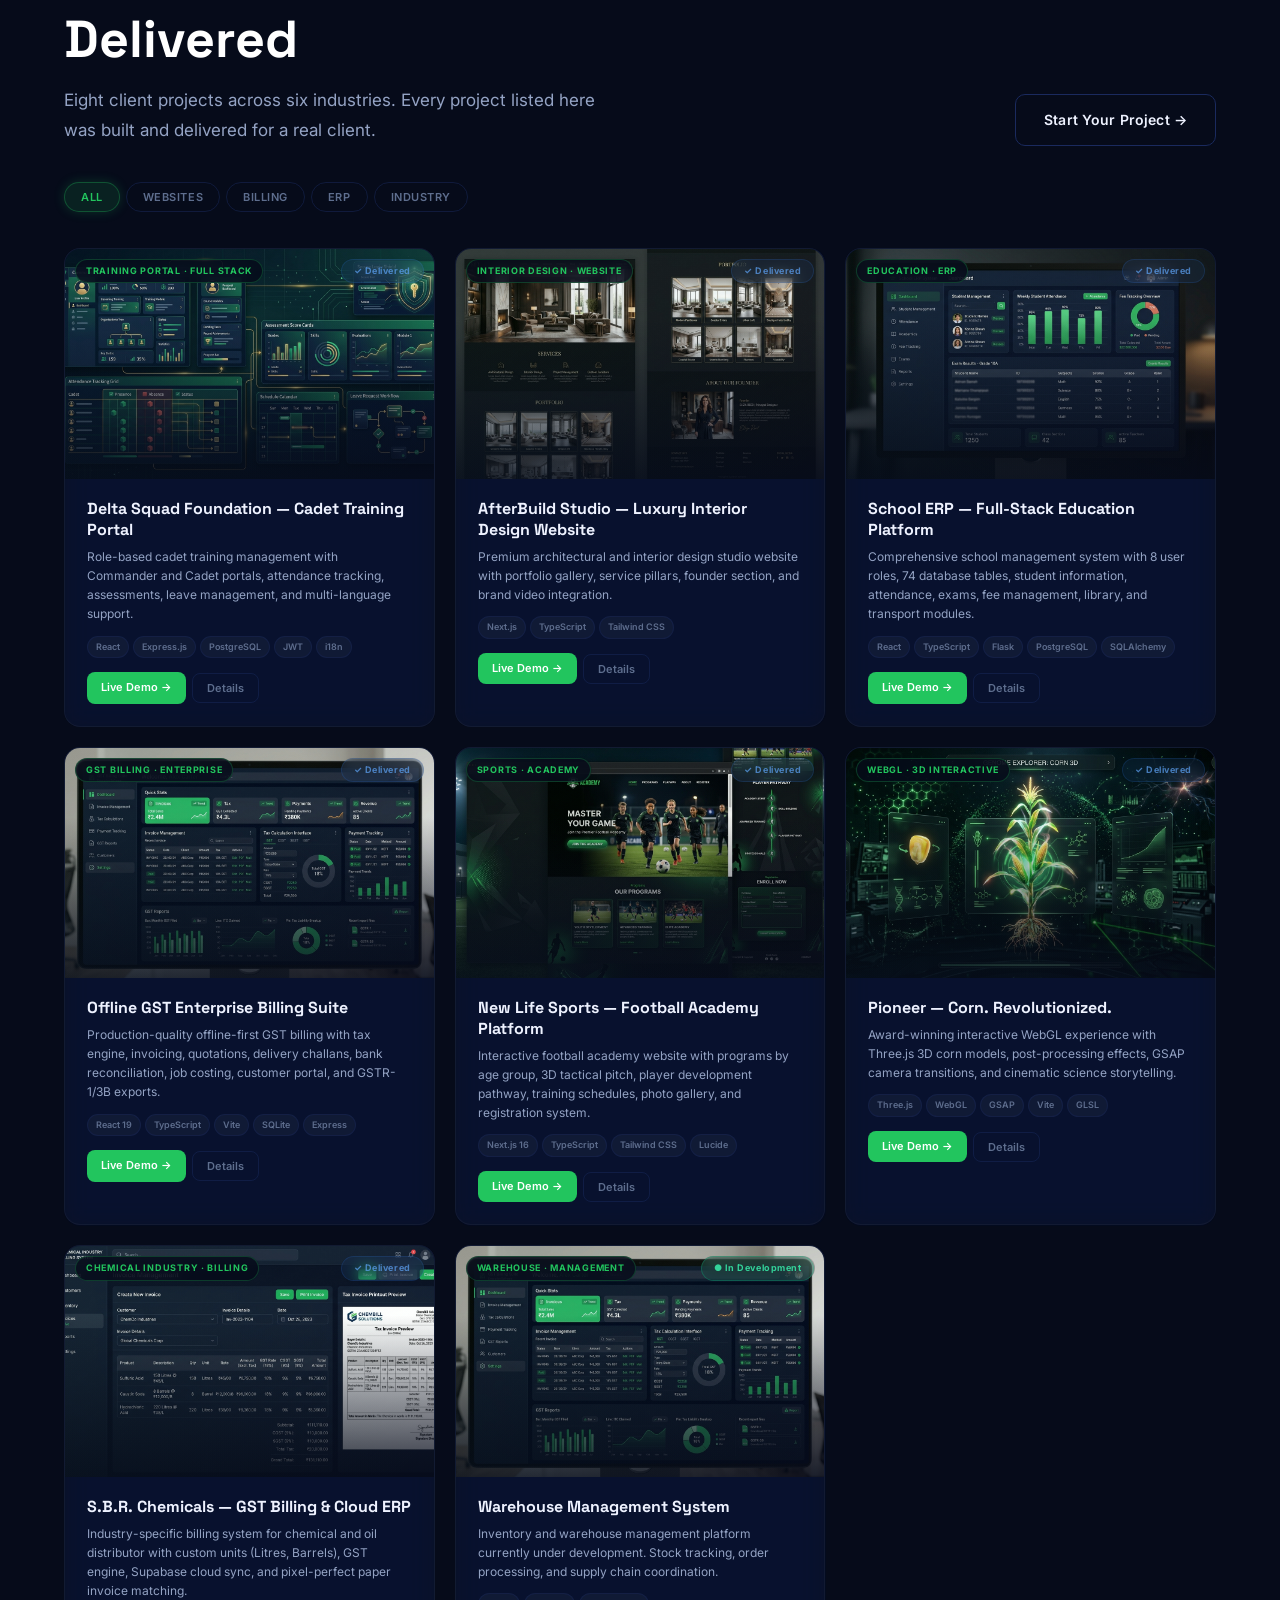
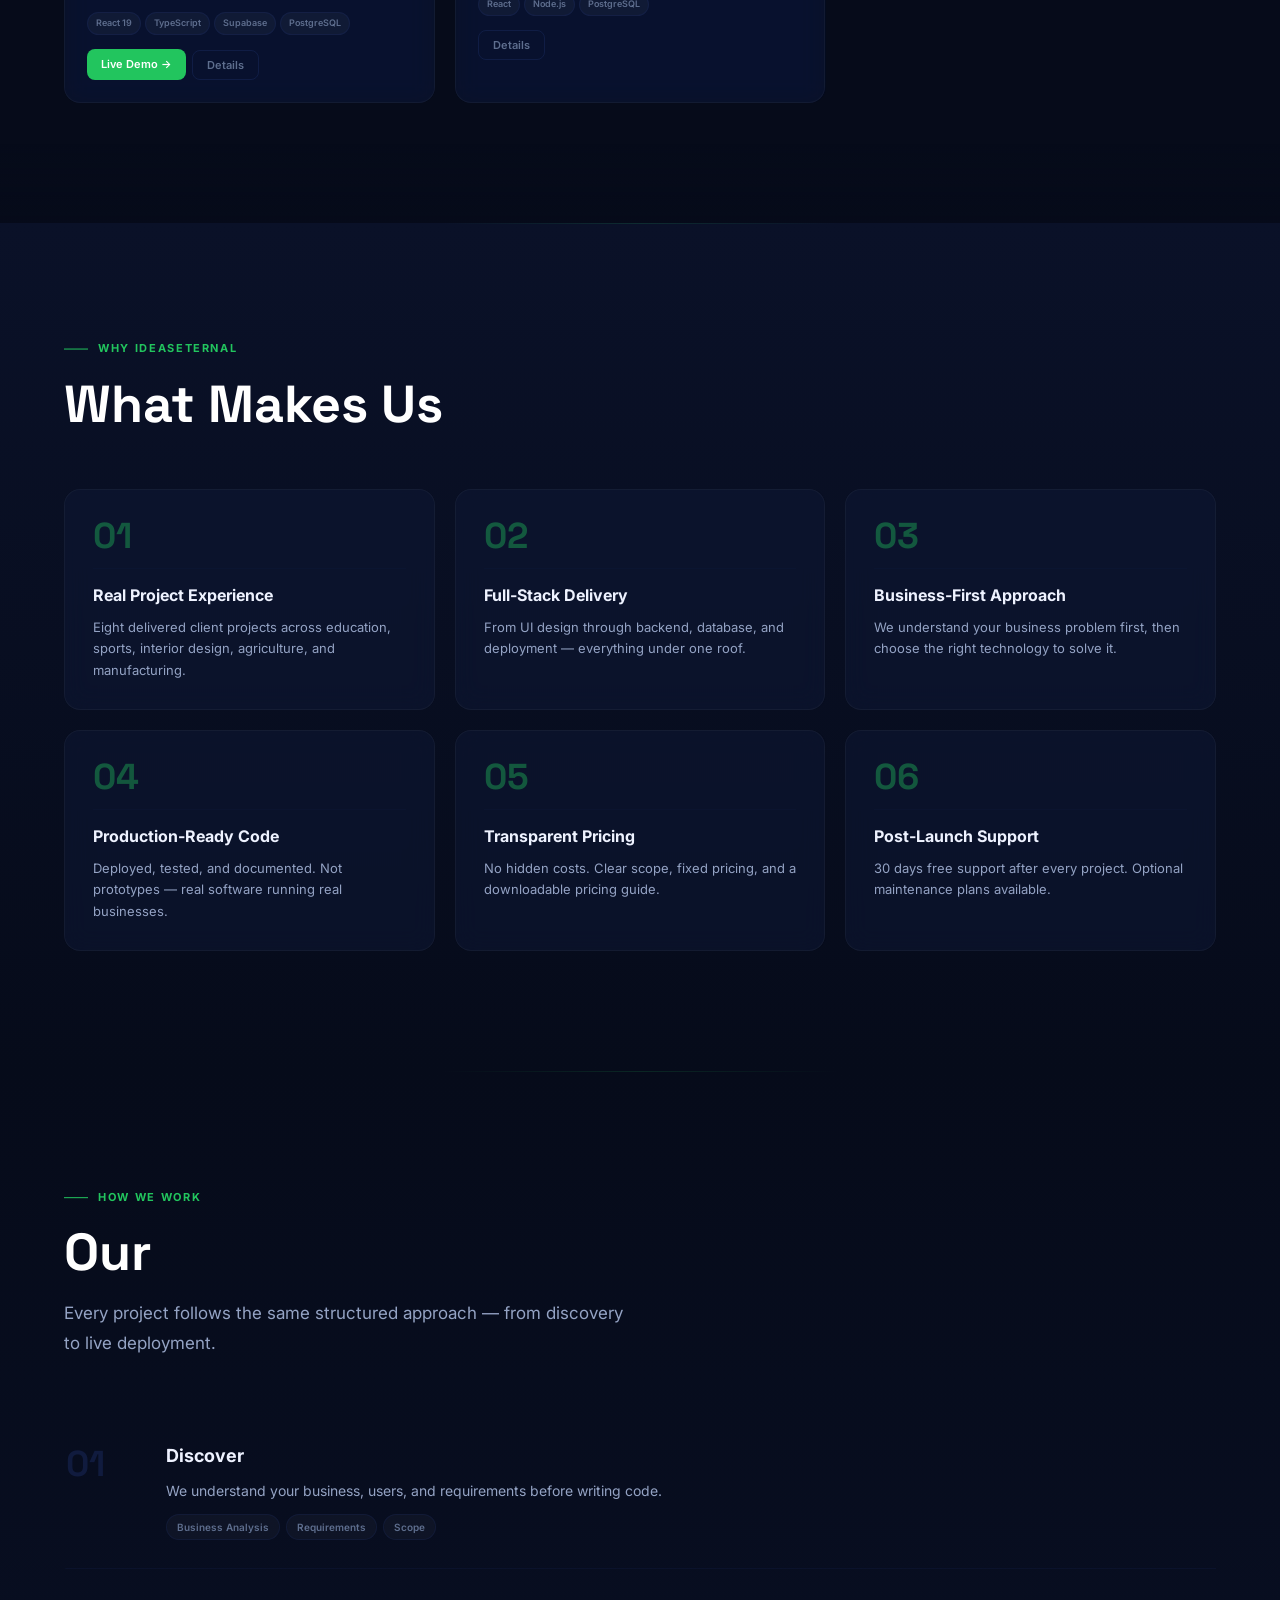
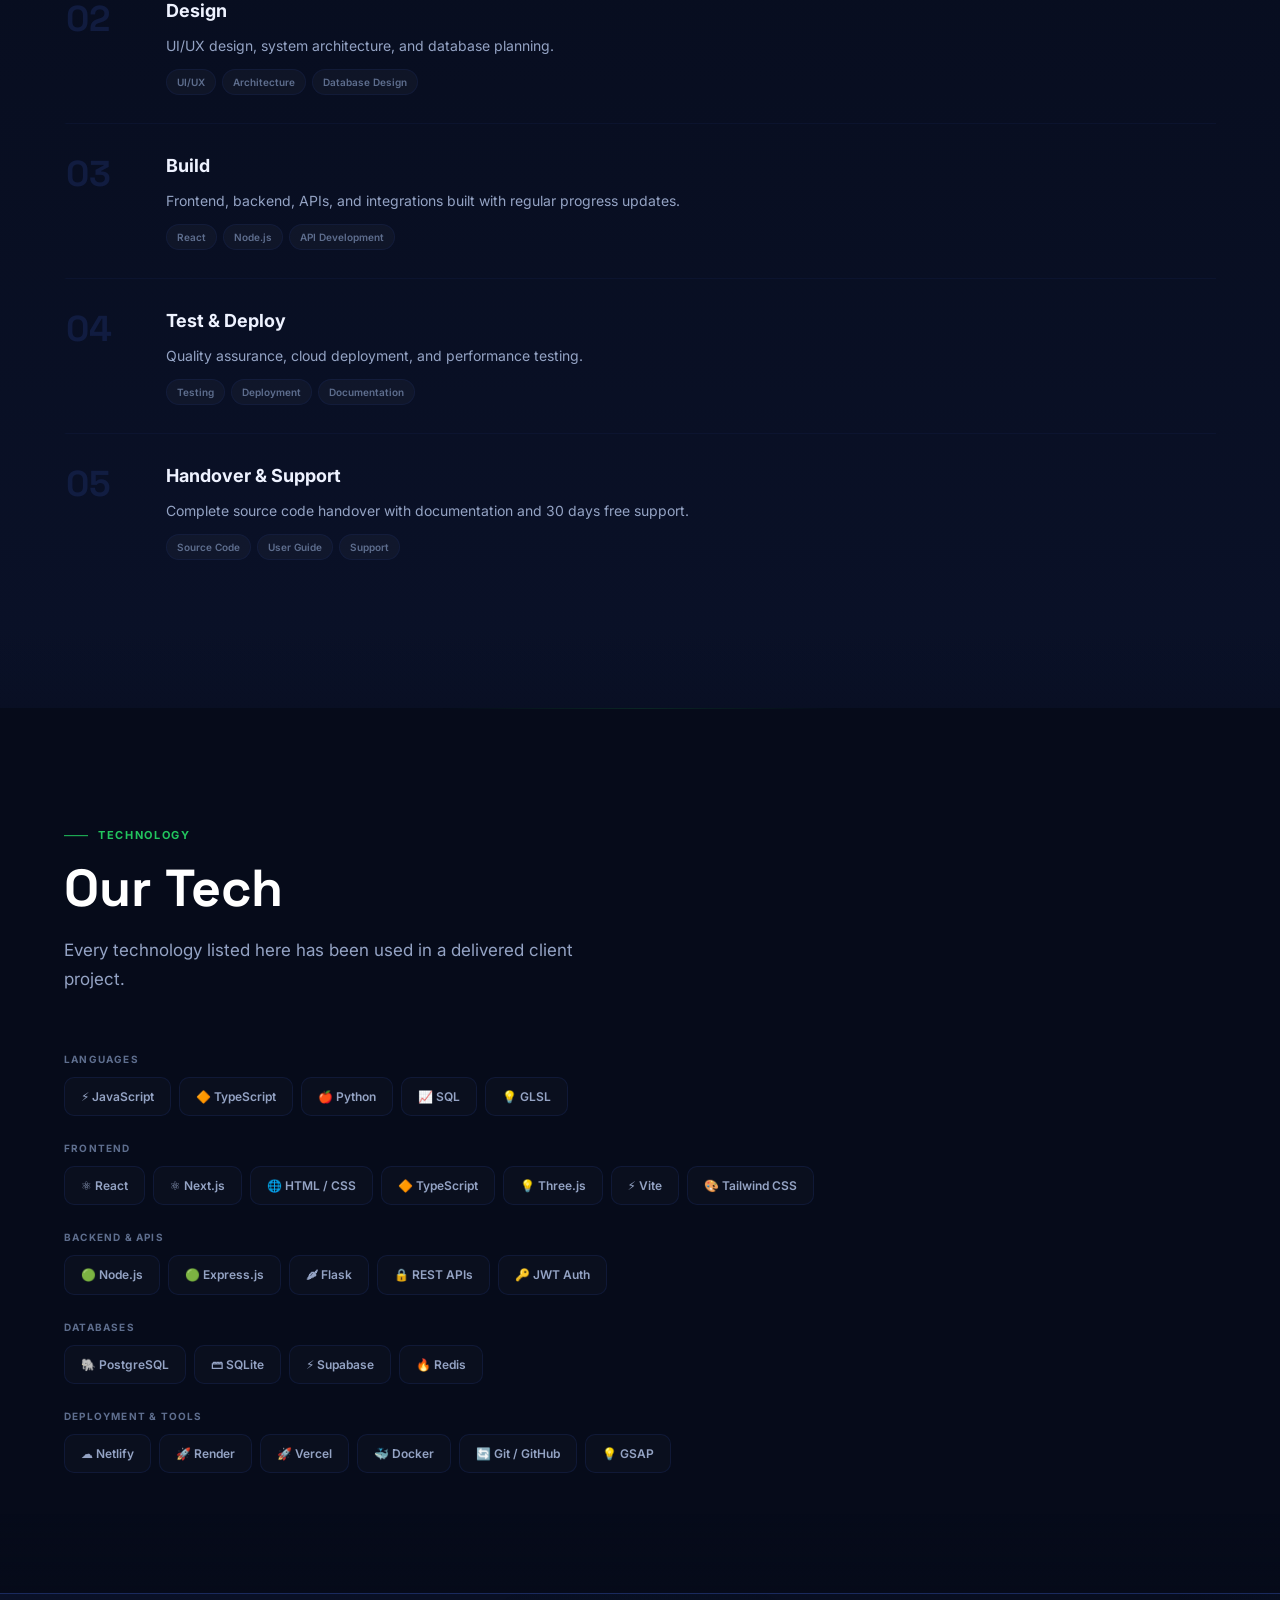
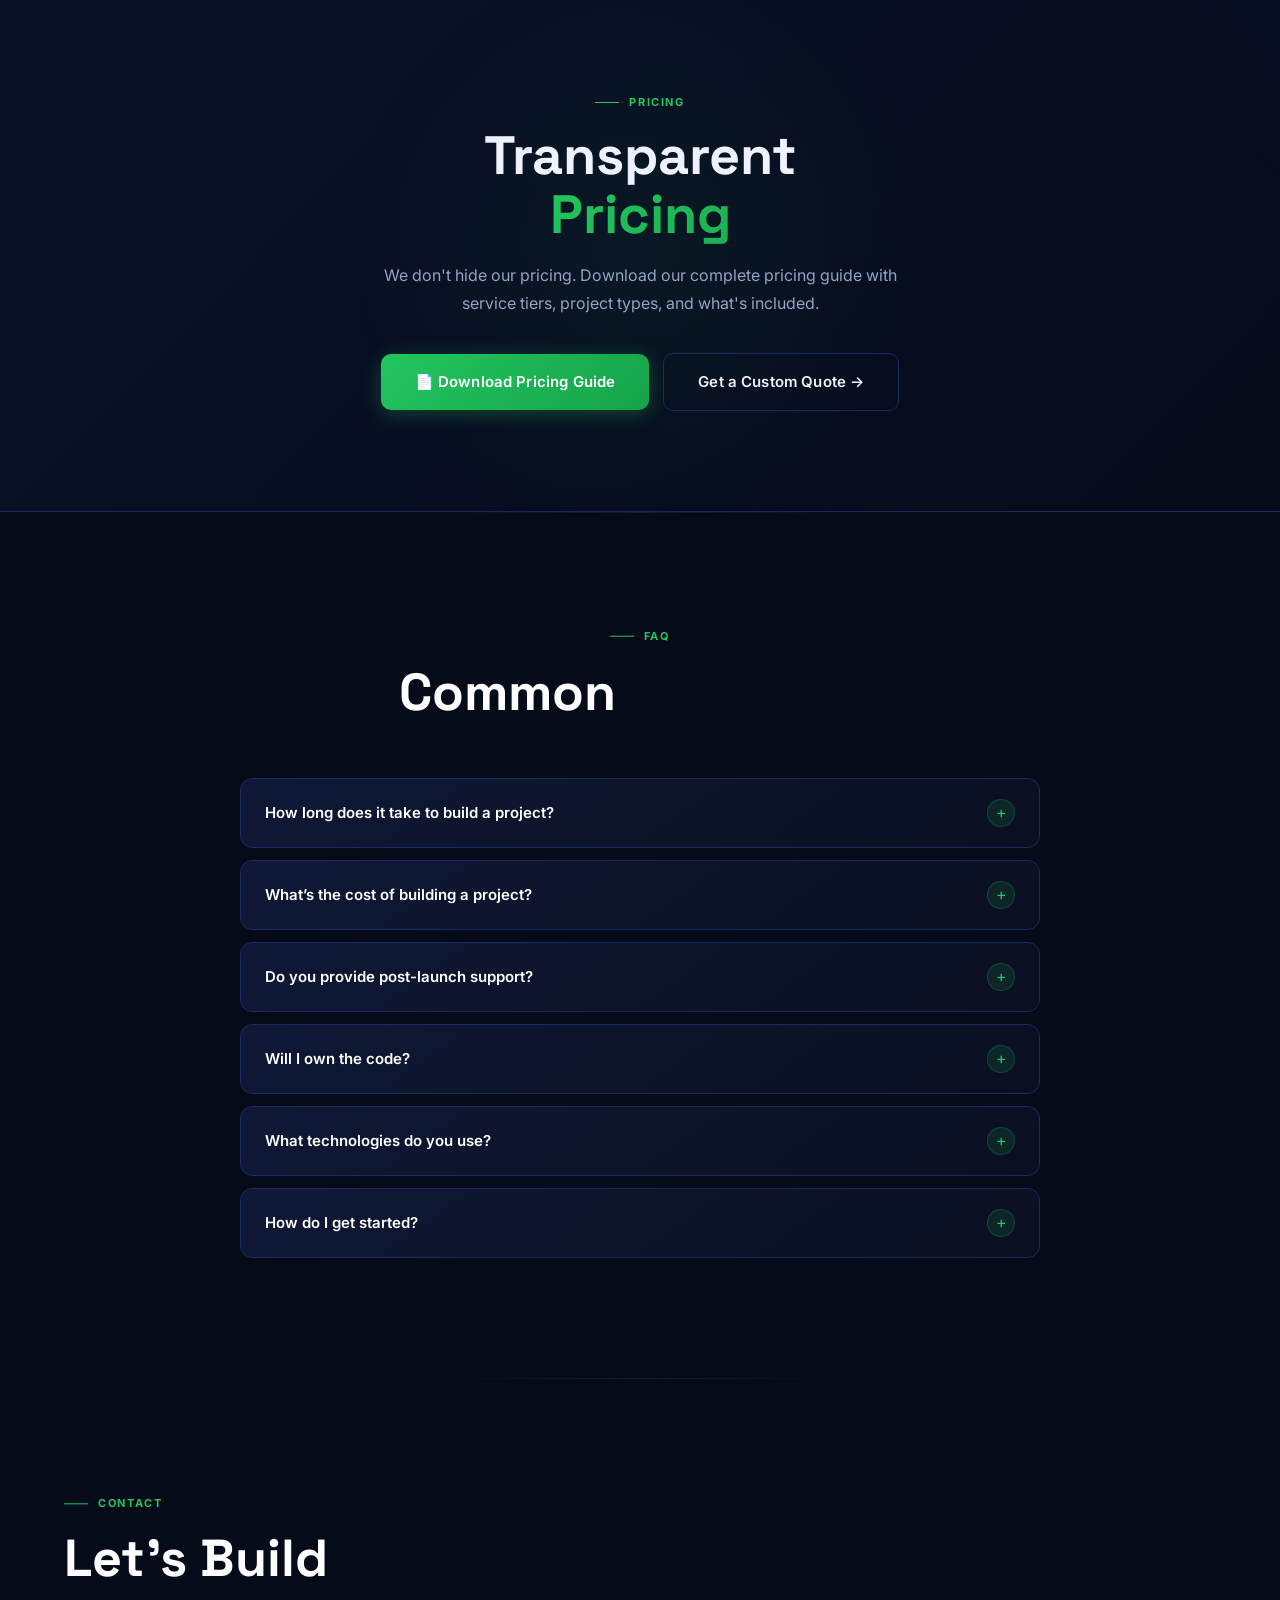
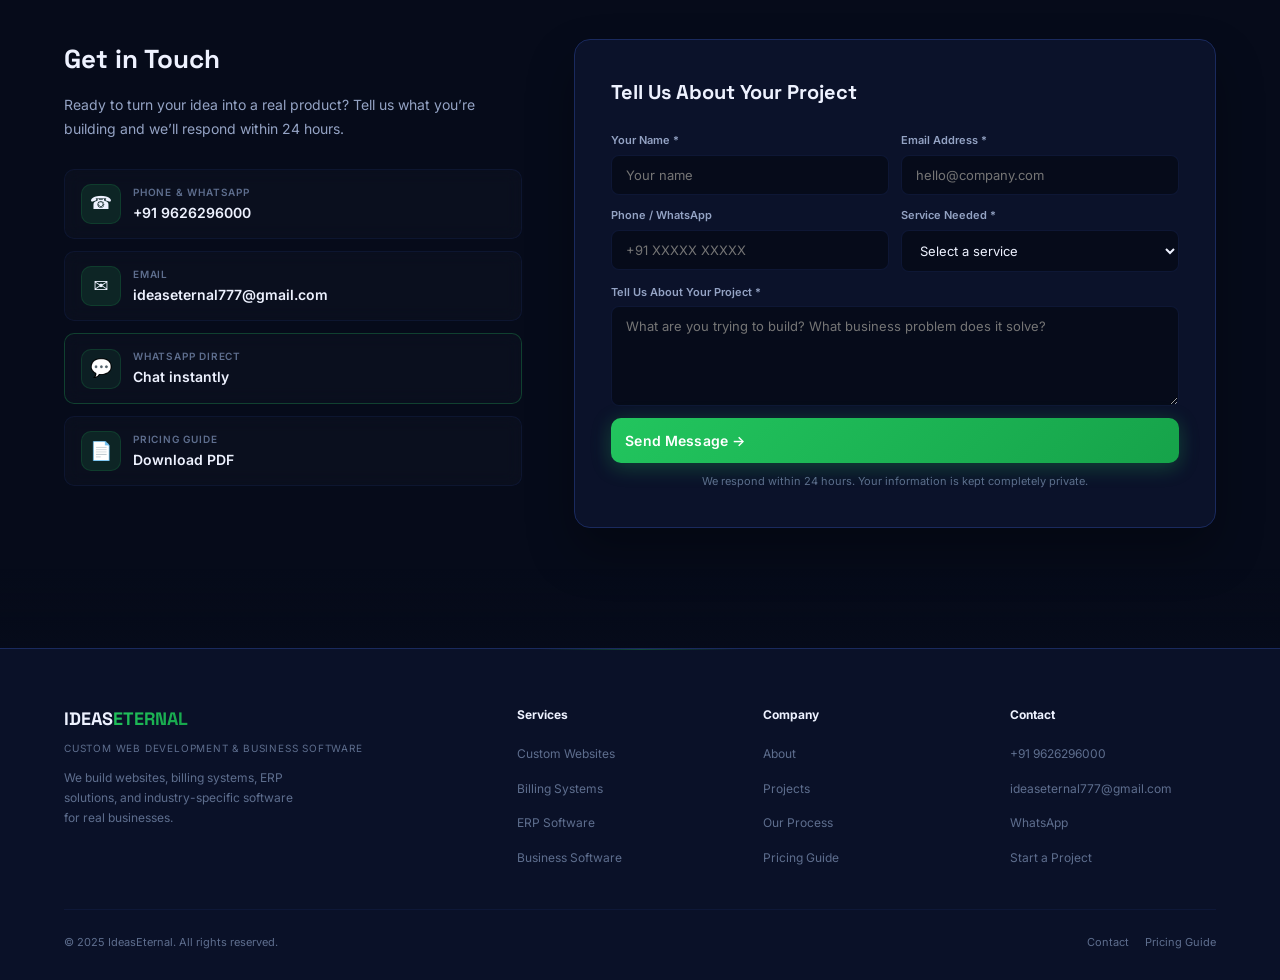
==== commit 0ea46b12: "feat: Complete portfolio upgrade - 8 real client projects, premium animations, pricing guide - Rewro" ====
--- a/index.html
+++ b/index.html
@@ -3,14 +3,14 @@
 <head>
 <meta charset="UTF-8">
 <meta name="viewport" content="width=device-width, initial-scale=1.0">
-<title>IdeasEternal &mdash; Web &amp; App Development &middot; Applied AI</title>
-<meta name="description" content="IdeasEternal is a premium software and applied AI development studio. We build web, mobile, AI, cloud and automation solutions that turn ambitious ideas into practical digital products.">
-<meta name="keywords" content="web development, app development, applied AI, software development, React, Node.js, machine learning, mobile app, cloud, automation, India">
+<title>IdeasEternal &mdash; Custom Web Development &amp; Business Software</title>
+<meta name="description" content="IdeasEternal builds custom websites, billing systems, ERP solutions, and business software. 8 client projects delivered across education, sports, architecture, agriculture, and manufacturing.">
+<meta name="keywords" content="web development, business software, billing systems, ERP, GST billing, school management, custom software, India, freelance developer">
 <meta name="author" content="IdeasEternal">
 <link rel="canonical" href="https://ideaseternal.com">
 <!-- Open Graph -->
-<meta property="og:title" content="IdeasEternal &mdash; Web &amp; App Development &middot; Applied AI">
-<meta property="og:description" content="Let&rsquo;s Build Something That Lasts. Premium software and applied AI development studio.">
+<meta property="og:title" content="IdeasEternal &mdash; Custom Web Development &amp; Business Software">
+<meta property="og:description" content="We build websites, billing systems, ERP solutions, and industry-specific software for real businesses.">
 <meta property="og:url" content="https://ideaseternal.com">
 <meta property="og:type" content="website">
 <meta property="og:image" content="https://ideaseternal.com/assets/img/og_image.jpg">
@@ -19,8 +19,8 @@
 <meta property="og:site_name" content="IdeasEternal">
 <!-- Twitter Card -->
 <meta name="twitter:card" content="summary_large_image">
-<meta name="twitter:title" content="IdeasEternal &mdash; Web &amp; App Development &middot; Applied AI">
-<meta name="twitter:description" content="Premium software and applied AI development studio. We build web, mobile, AI and automation solutions.">
+<meta name="twitter:title" content="IdeasEternal &mdash; Custom Web Development &amp; Business Software">
+<meta name="twitter:description" content="We build websites, billing systems, ERP solutions, and industry-specific software for real businesses.">
 <meta name="twitter:image" content="https://ideaseternal.com/assets/img/og_image.jpg">
 <!-- Favicon -->
 <link rel="icon" type="image/svg+xml" href="data:image/svg+xml,<svg xmlns='http://www.w3.org/2000/svg' viewBox='0 0 32 32'><rect width='32' height='32' rx='8' fill='%23080e24'/><text x='16' y='23' text-anchor='middle' font-family='Arial Black,Arial' font-weight='900' font-size='18' fill='%2322c55e'>iE</text></svg>">
@@ -29,785 +29,7 @@
 <link rel="preconnect" href="https://fonts.googleapis.com">
 <link rel="preconnect" href="https://fonts.gstatic.com" crossorigin>
 <link href="https://fonts.googleapis.com/css2?family=Inter:wght@300;400;500;600;700;800;900&family=Space+Grotesk:wght@400;500;600;700&display=swap" rel="stylesheet">
-<style>
-:root{
-  --bg:#060b1a;--bg2:#0a1128;--bg3:#0f1836;--bg4:#142046;--border:#1a2a5e;
-  --or:#22c55e;--orl:#4ade80;--ord:rgba(34,197,94,.12);--bl:#3b82f6;--bll:#60a5fa;
-  --txt:#eef2ff;--txts:#94a3c4;--txtm:#5e6e8e;--wh:#fff;
-  --grad-or:linear-gradient(135deg,#22c55e,#16a34a);--grad-card:linear-gradient(145deg,#0f1836,#0a1020);
-  --grad-hero:linear-gradient(160deg,#060b1a 0%,#0a1128 40%,#0d1430 100%);
-  --glow:0 0 30px rgba(34,197,94,.12);--r:16px;
-  --ease:cubic-bezier(.4,0,.2,1);--tr:all .35s var(--ease)
-}
-*,*::before,*::after{box-sizing:border-box;margin:0;padding:0}
-html{scroll-behavior:smooth;-webkit-font-smoothing:antialiased;-moz-osx-font-smoothing:grayscale}
-body{font-family:'Inter',system-ui,-apple-system,sans-serif;background:var(--bg);color:var(--txt);line-height:1.6;overflow-x:hidden}
-img{max-width:100%;display:block}a{text-decoration:none;color:inherit}ul{list-style:none}
-button{cursor:pointer;border:none;background:none;font-family:inherit}
-::-webkit-scrollbar{width:5px}::-webkit-scrollbar-track{background:var(--bg)}
-::-webkit-scrollbar-thumb{background:var(--border);border-radius:3px}
-::-webkit-scrollbar-thumb:hover{background:var(--or)}
-::selection{background:rgba(34,197,94,.25);color:var(--wh)}
-
-/* Utility */
-.cn{max-width:1200px;margin:0 auto;padding:0 24px}
-.sec{padding:120px 0;position:relative}
-.sl{font-size:11px;font-weight:700;letter-spacing:.15em;text-transform:uppercase;color:var(--or);margin-bottom:14px;display:flex;align-items:center;gap:10px}
-.sl::before{content:'';width:24px;height:1px;background:var(--or)}
-.st{font-family:'Space Grotesk',sans-serif;font-size:clamp(32px,5vw,52px);font-weight:700;line-height:1.12;color:var(--wh);margin-bottom:18px}
-.st em{font-style:normal;background:var(--grad-or);-webkit-background-clip:text;-webkit-text-fill-color:transparent;background-clip:text}
-.ss{font-size:17px;color:var(--txts);max-width:560px;line-height:1.75}
-.btn{display:inline-flex;align-items:center;gap:8px;padding:14px 28px;border-radius:10px;font-size:14px;font-weight:600;transition:var(--tr);letter-spacing:.01em}
-.bp{background:var(--grad-or);color:#fff;box-shadow:0 4px 20px rgba(34,197,94,.3)}.bp:hover{transform:translateY(-2px);box-shadow:0 8px 30px rgba(34,197,94,.45)}
-.bso{background:transparent;color:var(--txt);border:1px solid var(--border)}.bso:hover{background:var(--bg3);border-color:var(--bl);color:var(--bll)}
-
-/* Scroll reveal */
-.rv{opacity:0;transform:translateY(32px);transition:opacity .7s ease,transform .7s ease}.rv.vi{opacity:1;transform:translateY(0)}
-.d1{transition-delay:.1s}.d2{transition-delay:.2s}.d3{transition-delay:.3s}.d4{transition-delay:.4s}.d5{transition-delay:.5s}
-
-/* Hero animations */
-.anim-fade-in{opacity:0;animation:fadeIn .8s var(--ease) forwards}.anim-fade-in.d2{animation-delay:.2s}.anim-fade-in.d4{animation-delay:.4s}
-@keyframes fadeIn{from{opacity:0}to{opacity:1}}
-.anim-slide-up{opacity:0;transform:translateY(30px);animation:slideUp .8s var(--ease) forwards}
-.anim-slide-up.d2{animation-delay:.3s}.anim-slide-up.d3{animation-delay:.5s}
-@keyframes slideUp{from{opacity:0;transform:translateY(30px)}to{opacity:1;transform:translateY(0)}}
-
-/* Glow button */
-.btn-glow{position:relative;overflow:hidden}
-.btn-glow::before{content:'';position:absolute;top:-50%;left:-50%;width:200%;height:200%;background:radial-gradient(circle,rgba(255,255,255,.15),transparent 60%);opacity:0;transition:opacity .4s ease}
-.btn-glow:hover::before{opacity:1}
-.btn-glow::after{content:'';position:absolute;inset:-2px;border-radius:inherit;background:linear-gradient(135deg,rgba(34,197,94,.6),rgba(22,163,74,.3),rgba(34,197,94,.6));z-index:-1;animation:glowPulse 3s ease-in-out infinite;filter:blur(8px);opacity:.5}
-@keyframes glowPulse{0%,100%{opacity:.3;transform:scale(1)}50%{opacity:.6;transform:scale(1.02)}}
-
-/* Particle system */
-.h-particles{position:absolute;inset:0;pointer-events:none;overflow:hidden}
-.h-particle{position:absolute;width:2px;height:2px;border-radius:50%;background:rgba(34,197,94,.3);animation:particleFloat linear infinite}
-@keyframes particleFloat{0%{transform:translateY(0) translateX(0);opacity:0}10%{opacity:1}90%{opacity:1}100%{transform:translateY(-100vh) translateX(50px);opacity:0}}
-
-/* Text shimmer on hover */
-.st em{transition:filter .3s ease}.st:hover em{filter:brightness(1.3)}
-
-/* Counter number animation */
-.hsi .n{transition:all .3s ease}
-
-/* Reduced motion */
-@media(prefers-reduced-motion:reduce){
-  .rv{opacity:1;transform:none;transition:none}
-  *{animation-duration:.01ms!important;transition-duration:.01ms!important}
-}
-
-/* NAV */
-.nav{position:fixed;top:0;left:0;right:0;z-index:1000;padding:0 24px;transition:var(--tr)}
-.nav.sc{background:rgba(6,11,26,.92);backdrop-filter:blur(24px) saturate(180%);border-bottom:1px solid rgba(26,42,94,.5)}
-.ni{max-width:1200px;margin:0 auto;display:flex;align-items:center;justify-content:space-between;height:72px}
-.nlo{font-family:'Space Grotesk',sans-serif;font-size:18px;font-weight:700;color:var(--wh);letter-spacing:-.02em}
-.nlo span{background:var(--grad-or);-webkit-background-clip:text;-webkit-text-fill-color:transparent;background-clip:text}
-.nls{display:flex;align-items:center;gap:32px}
-.nls a{font-size:13px;font-weight:500;color:var(--txts);transition:var(--tr);position:relative}
-.nls a:hover{color:var(--wh)}
-.nls a::after{content:'';position:absolute;bottom:-4px;left:0;width:0;height:1.5px;background:var(--or);transition:width .3s var(--ease)}
-.nls a:hover::after{width:100%}
-.nct{display:flex;align-items:center;gap:12px}
-.nbtn{padding:10px 22px;font-size:13px;border-radius:8px}
-.nhb{display:none;flex-direction:column;gap:5px;padding:8px;cursor:pointer}
-.nhb span{display:block;width:22px;height:2px;background:var(--txts);border-radius:2px;transition:var(--tr)}
-.mnn{position:fixed;top:0;right:-100%;bottom:0;width:min(360px,100%);background:var(--bg2);border-left:1px solid var(--border);z-index:1001;padding:80px 32px 40px;transition:right .4s var(--ease);display:flex;flex-direction:column;gap:8px}
-.mnn.op{right:0}.mnn a{font-size:18px;font-weight:500;color:var(--txts);padding:14px 0;border-bottom:1px solid rgba(26,42,94,.3);display:block;transition:var(--tr)}.mnn a:hover{color:var(--wh);padding-left:8px}
-.mno{position:fixed;inset:0;background:rgba(0,0,0,.6);z-index:1000;opacity:0;pointer-events:none;transition:opacity .3s ease}.mno.op{opacity:1;pointer-events:all}
-.mnc{position:absolute;top:24px;right:24px;width:36px;height:36px;border-radius:50%;background:var(--bg3);border:1px solid var(--border);display:flex;align-items:center;justify-content:center;cursor:pointer;color:var(--txts);font-size:18px;transition:var(--tr)}.mnc:hover{border-color:var(--or);color:var(--or)}
-
-/* HERO */
-.hero{min-height:100vh;display:flex;align-items:center;position:relative;overflow:hidden;background:var(--grad-hero);padding:100px 0 80px}
-.hbg{position:absolute;inset:0;pointer-events:none;overflow:hidden}
-.hgr{position:absolute;inset:0;background-image:linear-gradient(rgba(59,130,246,.03) 1px,transparent 1px),linear-gradient(90deg,rgba(59,130,246,.03) 1px,transparent 1px);background-size:60px 60px;mask-image:radial-gradient(ellipse 80% 60% at 50% 50%,black 40%,transparent 100%)}
-.hg1{position:absolute;top:-25%;right:-15%;width:700px;height:700px;border-radius:50%;background:radial-gradient(circle,rgba(34,197,94,.06),transparent 70%);animation:hpulse 8s ease-in-out infinite}
-.hg2{position:absolute;bottom:-25%;left:-10%;width:500px;height:500px;border-radius:50%;background:radial-gradient(circle,rgba(59,130,246,.05),transparent 70%);animation:hpulse 10s ease-in-out infinite reverse}
-@keyframes hpulse{0%,100%{transform:scale(1);opacity:1}50%{transform:scale(1.1);opacity:.7}}
-.hcn{position:relative;z-index:2;max-width:1200px;margin:0 auto;padding:0 24px;width:100%;display:grid;grid-template-columns:1.1fr .9fr;gap:60px;align-items:center}
-.hey{display:inline-flex;align-items:center;gap:10px;padding:7px 16px;border-radius:100px;background:rgba(34,197,94,.08);border:1px solid rgba(34,197,94,.2);font-size:11px;font-weight:700;letter-spacing:.12em;text-transform:uppercase;color:var(--or);margin-bottom:28px}
-.hey .dot{width:6px;height:6px;border-radius:50%;background:var(--or);animation:blink 2s infinite}
-@keyframes blink{0%,100%{opacity:1}50%{opacity:.4}}
-.hhd{font-family:'Space Grotesk',sans-serif;font-size:clamp(40px,6.5vw,72px);font-weight:800;line-height:1.04;color:var(--wh);margin-bottom:22px;letter-spacing:-.03em}
-.hhd em{font-style:normal;background:var(--grad-or);-webkit-background-clip:text;-webkit-text-fill-color:transparent;background-clip:text}
-.hsb{font-size:clamp(15px,1.8vw,18px);color:var(--txts);max-width:520px;line-height:1.7;margin-bottom:32px}
-.hac{display:flex;align-items:center;gap:14px;flex-wrap:wrap;margin-bottom:48px}
-.hst{display:flex;align-items:center;gap:36px;padding-top:32px;border-top:1px solid rgba(26,42,94,.5);flex-wrap:wrap}
-.hsi{text-align:left}.hsi .n{font-family:'Space Grotesk',sans-serif;font-size:26px;font-weight:700;color:var(--wh)}.hsi .l{font-size:11px;color:var(--txtm);letter-spacing:.06em;text-transform:uppercase;margin-top:2px}
-
-/* Hero Pipeline Visual */
-.hpv{position:relative}
-.pipeline{display:flex;flex-direction:column;gap:0;position:relative}
-.pipe-node{display:flex;align-items:center;gap:16px;padding:14px 20px;background:rgba(255,255,255,.03);border:1px solid rgba(26,42,94,.5);border-radius:12px;transition:var(--tr);position:relative}
-.pipe-node:hover{background:rgba(34,197,94,.06);border-color:rgba(34,197,94,.3);transform:translateX(6px)}
-.pipe-icon{width:40px;height:40px;border-radius:10px;background:var(--ord);border:1px solid rgba(34,197,94,.2);display:flex;align-items:center;justify-content:center;font-size:18px;flex-shrink:0}
-.pipe-node:hover .pipe-icon{background:rgba(34,197,94,.2);border-color:rgba(34,197,94,.4)}
-.pipe-txt h4{font-size:13px;font-weight:700;color:var(--wh)}.pipe-txt p{font-size:11px;color:var(--txtm);margin-top:1px}
-.pipe-line{width:2px;height:16px;background:linear-gradient(to bottom,rgba(34,197,94,.3),rgba(59,130,246,.2));margin-left:34px;position:relative}
-.pipe-line::after{content:'';position:absolute;bottom:-2px;left:50%;transform:translateX(-50%);width:4px;height:4px;border-radius:50%;background:var(--or);opacity:.6}
-.pipe-node.active{background:rgba(34,197,94,.1);border-color:rgba(34,197,94,.4)}
-.pipe-node.active .pipe-icon{background:var(--or);border-color:var(--or)}
-.pipe-node.active .pipe-icon span{filter:brightness(10)}
-.pipe-node.active .pipe-txt h4{color:var(--or)}
-
-/* Capability Bar */
-.cbr{background:var(--bg2);border-top:1px solid var(--border);border-bottom:1px solid var(--border);position:relative;z-index:5}
-.cbi{max-width:1200px;margin:0 auto;padding:0 24px;display:flex}
-.cit{flex:1;display:flex;align-items:center;gap:12px;padding:24px 20px;border-right:1px solid rgba(26,42,94,.3);transition:var(--tr);min-width:0}
-.cit:last-child{border-right:none}.cit:hover{background:rgba(34,197,94,.03)}
-.cit .ico{font-size:20px;flex-shrink:0}.cit .txt{min-width:0}
-.cit .txt h5{font-size:12px;font-weight:700;white-space:nowrap;overflow:hidden;text-overflow:ellipsis}.cit .txt p{font-size:10px;color:var(--txtm);margin-top:1px}
-
-/* Services */
-.sgr{display:grid;grid-template-columns:repeat(2,1fr);gap:20px;margin-top:56px}
-.scd{background:var(--grad-card);border:1px solid var(--border);border-radius:var(--r);padding:36px;transition:var(--tr);position:relative;overflow:hidden}
-.scd::before{content:'';position:absolute;top:0;left:0;right:0;height:2px;background:var(--grad-or);transform:scaleX(0);transition:transform .4s var(--ease);transform-origin:left}
-.scd:hover{border-color:rgba(34,197,94,.25);transform:translateY(-4px);box-shadow:var(--glow)}.scd:hover::before{transform:scaleX(1)}
-.sci{width:48px;height:48px;border-radius:12px;background:var(--ord);border:1px solid rgba(34,197,94,.15);display:flex;align-items:center;justify-content:center;font-size:20px;margin-bottom:20px;transition:var(--tr)}
-.scd:hover .sci{background:rgba(34,197,94,.2);border-color:rgba(34,197,94,.4);transform:scale(1.05)}
-.scd h3{font-family:'Space Grotesk',sans-serif;font-size:20px;font-weight:700;margin-bottom:10px}
-.scd>p{font-size:14px;color:var(--txts);line-height:1.65;margin-bottom:18px}
-.sls{display:flex;flex-direction:column;gap:6px;margin-bottom:20px}.sls li{font-size:12px;color:var(--txts);display:flex;align-items:center;gap:8px}
-.sls li::before{content:'';width:4px;height:4px;border-radius:50%;background:var(--or);flex-shrink:0}
-.spp{display:flex;flex-wrap:wrap;gap:5px;margin-top:14px}
-.spt{font-size:10px;font-weight:600;padding:4px 10px;border-radius:100px;background:rgba(59,130,246,.08);color:var(--bll);border:1px solid rgba(59,130,246,.15);cursor:pointer;transition:var(--tr)}.spt:hover{background:rgba(59,130,246,.18)}
-.sct{color:var(--or);font-size:12px;font-weight:600;display:inline-flex;align-items:center;gap:5px;margin-top:14px;cursor:pointer;transition:var(--tr);border:none;background:none}.sct:hover{gap:8px}
-
-/* Projects */
-.phd{display:flex;align-items:flex-end;justify-content:space-between;flex-wrap:wrap;gap:24px;margin-bottom:36px}
-.pfr{display:flex;align-items:center;gap:6px;flex-wrap:wrap;margin-bottom:36px}
-.fbt{padding:7px 16px;border-radius:100px;font-size:11px;font-weight:600;letter-spacing:.05em;text-transform:uppercase;background:transparent;color:var(--txtm);border:1px solid rgba(26,42,94,.5);transition:var(--tr);cursor:pointer}
-.fbt.ac,.fbt:hover{background:var(--ord);color:var(--or);border-color:rgba(34,197,94,.3)}
-.pgr{display:grid;grid-template-columns:repeat(3,1fr);gap:20px}
-.pcd{background:var(--grad-card);border:1px solid var(--border);border-radius:var(--r);overflow:hidden;transition:var(--tr)}
-.pcd:hover{transform:translateY(-6px);box-shadow:0 24px 48px rgba(0,0,0,.4),var(--glow);border-color:rgba(34,197,94,.25)}
-.pim{width:100%;aspect-ratio:16/10;overflow:hidden;position:relative;background:linear-gradient(135deg,#0a1632,#0d1a3a)}
-.pim img{width:100%;height:100%;object-fit:cover;transition:transform .6s var(--ease);position:absolute;inset:0}
-.pcd:hover .pim img{transform:scale(1.06)}
-.pio{position:absolute;inset:0;background:linear-gradient(to bottom,transparent 30%,rgba(6,11,26,.85) 100%);z-index:1}
-.pcb{position:absolute;top:10px;left:10px;padding:4px 10px;border-radius:100px;font-size:9px;font-weight:700;letter-spacing:.08em;text-transform:uppercase;background:rgba(6,11,26,.8);color:var(--or);border:1px solid rgba(34,197,94,.25);backdrop-filter:blur(8px);z-index:2}
-.pab{position:absolute;top:10px;right:10px;padding:4px 10px;border-radius:100px;font-size:9px;font-weight:700;background:rgba(234,179,8,.12);color:#fbbf24;border:1px solid rgba(234,179,8,.25);backdrop-filter:blur(8px);z-index:2}
-.pab-dev{position:absolute;top:10px;right:10px;padding:4px 12px;border-radius:100px;font-size:9px;font-weight:700;letter-spacing:.06em;background:rgba(16,185,129,.12);color:#34d399;border:1px solid rgba(16,185,129,.3);backdrop-filter:blur(8px);z-index:2;animation:devPulse 2s ease-in-out infinite}
-@keyframes devPulse{0%,100%{box-shadow:0 0 0 0 rgba(16,185,129,.2)}50%{box-shadow:0 0 12px 3px rgba(16,185,129,.15)}}
-.pab-done{position:absolute;top:10px;right:10px;padding:4px 12px;border-radius:100px;font-size:9px;font-weight:700;letter-spacing:.06em;background:rgba(59,130,246,.08);color:rgba(96,165,250,.7);border:1px solid rgba(59,130,246,.15);backdrop-filter:blur(8px);z-index:2}
-.pbdy{padding:20px 22px 22px}
-.ptt{font-family:'Space Grotesk',sans-serif;font-size:16px;font-weight:700;margin-bottom:6px;line-height:1.3}
-.ppu{font-size:12px;color:var(--txts);line-height:1.6;margin-bottom:12px}
-.tps{display:flex;flex-wrap:wrap;gap:4px;margin-bottom:14px}
-.tpi{font-size:9px;font-weight:600;padding:3px 8px;border-radius:100px;background:rgba(255,255,255,.04);color:var(--txtm);border:1px solid rgba(26,42,94,.4)}
-.pac{display:flex;align-items:center;gap:6px;flex-wrap:wrap}
-.pbn{display:inline-flex;align-items:center;gap:5px;padding:7px 14px;border-radius:8px;font-size:11px;font-weight:600;transition:var(--tr);cursor:pointer}
-.pbp{background:var(--or);color:#fff}.pbp:hover{background:var(--orl);transform:translateY(-1px)}
-.pbs{background:transparent;color:var(--txtm);border:1px solid rgba(26,42,94,.5)}.pbs:hover{border-color:var(--bl);color:var(--bll)}
-.smb{text-align:center;margin-top:40px}
-
-/* Why Section */
-.wgr{display:grid;grid-template-columns:repeat(3,1fr);gap:20px;margin-top:56px}
-.wcd{background:var(--grad-card);border:1px solid var(--border);border-radius:var(--r);padding:28px;transition:var(--tr)}.wcd:hover{border-color:rgba(34,197,94,.25);transform:translateY(-4px)}
-.wnn{font-family:'Space Grotesk',sans-serif;font-size:36px;font-weight:800;background:var(--grad-or);-webkit-background-clip:text;-webkit-text-fill-color:transparent;background-clip:text;opacity:.4;line-height:1;margin-bottom:14px;padding-bottom:14px;border-bottom:1px solid rgba(26,42,94,.3)}
-.wcd:hover .wnn{opacity:.7}
-.wcd h4{font-size:16px;font-weight:700;margin-bottom:8px}.wcd p{font-size:13px;color:var(--txts);line-height:1.65}
-
-/* Currently Building */
-.cbuild{background:linear-gradient(180deg,var(--bg) 0%,var(--bg2) 100%)}
-.cbg{display:grid;grid-template-columns:1fr 1fr;gap:48px;align-items:center;margin-top:48px}
-.cbimg{border-radius:var(--r);overflow:hidden;border:1px solid var(--border);position:relative}
-.cbimg img{width:100%;display:block}
-.cblv{position:absolute;top:14px;left:14px;padding:5px 14px;border-radius:100px;font-size:10px;font-weight:700;letter-spacing:.08em;text-transform:uppercase;background:rgba(16,185,129,.15);color:#34d399;border:1px solid rgba(16,185,129,.3);backdrop-filter:blur(8px)}
-.cbinfo h3{font-family:'Space Grotesk',sans-serif;font-size:clamp(22px,3vw,32px);font-weight:700;margin-bottom:12px;line-height:1.2}
-.cbinfo>p{font-size:15px;color:var(--txts);line-height:1.7;margin-bottom:24px}
-.cbmods{display:grid;grid-template-columns:1fr 1fr;gap:10px;margin-bottom:24px}
-.cbmod{display:flex;align-items:center;gap:10px;padding:10px 14px;border-radius:8px;background:rgba(255,255,255,.03);border:1px solid rgba(26,42,94,.3);font-size:12px;font-weight:600;color:var(--txts);transition:var(--tr)}
-.cbmod:hover{border-color:rgba(34,197,94,.25);background:var(--ord)}
-.cbmod .mi{font-size:16px}
-.cbstack{display:flex;gap:10px;flex-wrap:wrap;margin-bottom:28px}
-.cbsk{display:flex;align-items:center;gap:6px;padding:8px 14px;border-radius:8px;background:var(--bg3);border:1px solid var(--border);font-size:12px;font-weight:600;color:var(--txts)}
-.cbprog{margin-top:24px}
-.pbar{display:flex;align-items:center;gap:0;margin-top:14px}
-.pstep{display:flex;flex-direction:column;align-items:center;flex:1;position:relative}
-.pstep .dot{width:14px;height:14px;border-radius:50%;border:2px solid var(--border);background:var(--bg);transition:var(--tr);position:relative;z-index:2}
-.pstep.done .dot{background:var(--or);border-color:var(--or)}
-.pstep.cur .dot{background:var(--bg);border-color:var(--or);box-shadow:0 0 0 4px rgba(34,197,94,.2)}
-.pstep .ln{font-size:9px;color:var(--txtm);margin-top:6px;text-transform:uppercase;letter-spacing:.06em;font-weight:600;white-space:nowrap}
-.pstep.done .ln{color:var(--or)}.pstep.cur .ln{color:var(--or);font-weight:700}
-.pstep::before{content:'';position:absolute;top:6px;right:50%;width:100%;height:2px;background:var(--border);z-index:1}
-.pstep:first-child::before{display:none}
-.pstep.done::before{background:var(--or)}.pstep.cur::before{background:linear-gradient(to right,var(--or),var(--border))}
-
-/* Process */
-.prst{display:grid;grid-template-columns:72px 1fr;gap:28px;padding:28px 0;border-bottom:1px solid rgba(26,42,94,.2)}
-.prst:last-child{border-bottom:none}
-.prst:hover .prn{color:var(--or)}
-.prn{font-family:'Space Grotesk',sans-serif;font-size:36px;font-weight:800;color:rgba(26,42,94,.5);line-height:1;transition:var(--tr);padding-top:4px}
-.prc h4{font-size:18px;font-weight:700;margin-bottom:8px}.prc p{font-size:14px;color:var(--txts);line-height:1.65;max-width:600px}
-.ptgs{display:flex;flex-wrap:wrap;gap:6px;margin-top:12px}
-.ptgi{font-size:10px;font-weight:600;padding:4px 10px;border-radius:100px;background:rgba(255,255,255,.03);color:var(--txtm);border:1px solid rgba(26,42,94,.3)}
-
-/* Tech */
-.tcs{display:flex;flex-direction:column;gap:24px;margin-top:56px}
-.tcl{font-size:10px;font-weight:700;letter-spacing:.12em;text-transform:uppercase;color:var(--txtm);margin-bottom:10px}.tsw{display:flex;flex-wrap:wrap;gap:8px}
-.tit{display:flex;align-items:center;gap:7px;padding:9px 16px;border-radius:10px;background:rgba(255,255,255,.02);border:1px solid rgba(26,42,94,.4);font-size:12px;font-weight:600;color:var(--txts);transition:var(--tr)}
-.tit:hover{border-color:rgba(34,197,94,.3);color:var(--wh);background:var(--ord)}
-
-/* Achievements */
-.agv{display:grid;grid-template-columns:repeat(2,1fr);gap:18px;margin-top:56px}
-.avc{background:var(--grad-card);border:1px solid var(--border);border-radius:var(--r);padding:24px 26px;display:flex;align-items:flex-start;gap:16px;transition:var(--tr)}
-.avc:hover{border-color:rgba(234,179,8,.25);transform:translateY(-3px)}
-.avic{width:44px;height:44px;flex-shrink:0;border-radius:12px;background:rgba(234,179,8,.08);border:1px solid rgba(234,179,8,.15);display:flex;align-items:center;justify-content:center;font-size:20px}
-.avb h4{font-size:14px;font-weight:700;margin-bottom:5px;line-height:1.35}.avb>p{font-size:12px;color:var(--txts);line-height:1.55}
-.avm{display:flex;align-items:center;gap:10px;margin-top:8px;flex-wrap:wrap}.avd{font-size:10px;color:var(--txtm)}.avo{font-size:10px;color:var(--bll);font-weight:600}
-
-/* Scroll storytelling */
-.story-sec{position:relative;overflow:hidden;padding:120px 0;background:linear-gradient(180deg,var(--bg2) 0%,var(--bg) 100%)}
-.story-grid{display:grid;grid-template-columns:1fr 1fr;gap:60px;align-items:center}
-.story-txt{position:relative;z-index:2}
-.layer-vis{position:relative;display:flex;flex-direction:column;gap:0}
-.layer{display:flex;align-items:center;gap:14px;padding:16px 20px;background:rgba(255,255,255,.02);border:1px solid rgba(26,42,94,.3);border-radius:10px;opacity:.3;transform:translateX(20px);transition:all .5s var(--ease)}
-.layer.vis{opacity:1;transform:translateX(0)}
-.layer .l-ico{width:36px;height:36px;border-radius:8px;background:var(--ord);border:1px solid rgba(34,197,94,.2);display:flex;align-items:center;justify-content:center;font-size:16px;flex-shrink:0}
-.layer .l-txt{font-size:13px;font-weight:700;color:var(--wh)}
-.layer .l-sub{font-size:11px;color:var(--txtm);margin-top:1px}
-.layer-conn{width:2px;height:12px;background:linear-gradient(to bottom,rgba(34,197,94,.3),rgba(59,130,246,.15));margin-left:33px}
-
-/* CTA */
-.cta-sec{background:linear-gradient(135deg,var(--bg2),var(--bg));border-top:1px solid var(--border);border-bottom:1px solid var(--border);padding:100px 0;text-align:center;position:relative;overflow:hidden}
-.ctg{position:absolute;top:50%;left:50%;transform:translate(-50%,-50%);width:600px;height:600px;border-radius:50%;background:radial-gradient(circle,rgba(34,197,94,.06),transparent 70%);pointer-events:none}
-.ctt{font-family:'Space Grotesk',sans-serif;font-size:clamp(34px,5vw,54px);font-weight:800;line-height:1.1;margin-bottom:18px;position:relative;z-index:2}
-.cts{font-size:16px;color:var(--txts);max-width:540px;margin:0 auto 36px;line-height:1.7;position:relative;z-index:2}
-.ctac{display:flex;align-items:center;justify-content:center;gap:14px;flex-wrap:wrap;position:relative;z-index:2}
-.ctcc{display:flex;align-items:center;justify-content:center;gap:28px;margin-top:36px;flex-wrap:wrap;position:relative;z-index:2}
-.ctci{display:flex;align-items:center;gap:8px;font-size:14px;color:var(--txts);transition:var(--tr)}.ctci:hover{color:var(--wh)}
-
-/* Contact */
-.ccg{display:grid;grid-template-columns:1fr 1.4fr;gap:52px;margin-top:52px;align-items:start}
-.ccl h3{font-family:'Space Grotesk',sans-serif;font-size:26px;font-weight:700;margin-bottom:12px}
-.ccl>p{font-size:14px;color:var(--txts);line-height:1.7;margin-bottom:28px}
-.cis2{display:flex;flex-direction:column;gap:12px}
-.cii{display:flex;align-items:center;gap:12px;padding:14px 16px;border-radius:10px;background:rgba(255,255,255,.02);border:1px solid rgba(26,42,94,.3);transition:var(--tr)}.cii:hover{border-color:rgba(34,197,94,.25);background:var(--ord)}
-.cii2{width:40px;height:40px;border-radius:10px;flex-shrink:0;background:var(--ord);border:1px solid rgba(34,197,94,.15);display:flex;align-items:center;justify-content:center;font-size:18px}
-.cit2 p:first-child{font-size:10px;color:var(--txtm);text-transform:uppercase;letter-spacing:.08em;font-weight:600}
-.cit2 p:last-child{font-size:14px;font-weight:600;color:var(--txt);margin-top:2px}
-.cfc{background:var(--grad-card);border:1px solid var(--border);border-radius:var(--r);padding:36px}
-.cft{font-family:'Space Grotesk',sans-serif;font-size:20px;font-weight:700;margin-bottom:24px}
-.frw{display:grid;grid-template-columns:1fr 1fr;gap:12px}.fgp{display:flex;flex-direction:column;gap:5px;margin-bottom:12px}.fgp label{font-size:11px;font-weight:600;color:var(--txts)}
-.fgp input,.fgp select,.fgp textarea{padding:11px 14px;border-radius:8px;background:var(--bg);border:1px solid rgba(26,42,94,.4);color:var(--txt);font-size:13px;font-family:inherit;transition:var(--tr);outline:none}
-.fgp input:focus,.fgp select:focus,.fgp textarea:focus{border-color:var(--or);box-shadow:0 0 0 3px rgba(34,197,94,.08)}
-.fgp textarea{min-height:100px;resize:vertical}.fgp select option{background:var(--bg2)}
-.fsb{width:100%;padding:14px;font-size:14px}.fnt{font-size:11px;color:var(--txtm);text-align:center;margin-top:10px}
-
-/* Footer */
-.ftr{background:var(--bg2);border-top:1px solid var(--border);padding:56px 0 28px}
-.ftg{display:grid;grid-template-columns:2fr 1fr 1fr 1fr;gap:40px;margin-bottom:40px}
-.fbn{font-family:'Space Grotesk',sans-serif;font-size:18px;font-weight:700;margin-bottom:6px}.fbn span{background:var(--grad-or);-webkit-background-clip:text;-webkit-text-fill-color:transparent;background-clip:text}
-.fbt2{font-size:10px;color:var(--txtm);letter-spacing:.08em;text-transform:uppercase;margin-bottom:12px}
-.fbd{font-size:12px;color:var(--txtm);line-height:1.7;max-width:240px}
-.fso{display:flex;gap:8px;margin-top:16px}.fso a{width:34px;height:34px;border-radius:8px;background:rgba(255,255,255,.03);border:1px solid rgba(26,42,94,.4);display:flex;align-items:center;justify-content:center;font-size:13px;color:var(--txtm);transition:var(--tr)}.fso a:hover{border-color:rgba(34,197,94,.3);color:var(--or)}
-.fco h5{font-size:12px;font-weight:700;margin-bottom:16px}.fco ul{display:flex;flex-direction:column;gap:9px}.fco ul a{font-size:12px;color:var(--txtm);transition:var(--tr)}.fco ul a:hover{color:var(--or)}
-.fbt3{padding-top:24px;border-top:1px solid rgba(26,42,94,.3);display:flex;align-items:center;justify-content:space-between;flex-wrap:wrap;gap:12px}.fbt3 p{font-size:11px;color:var(--txtm)}
-.fbl{display:flex;gap:16px}.fbl a{font-size:11px;color:var(--txtm);transition:var(--tr)}.fbl a:hover{color:var(--or)}
-
-/* CHATBOT WIDGET */
-.chat-fab{position:fixed;bottom:24px;right:24px;z-index:998;display:flex;align-items:center;gap:10px;padding:12px 22px;border-radius:100px;background:var(--grad-or);color:#fff;font-size:13px;font-weight:700;box-shadow:0 6px 24px rgba(34,197,94,.35);cursor:pointer;transition:var(--tr);border:none}
-.chat-fab:hover{transform:translateY(-2px) scale(1.02);box-shadow:0 10px 30px rgba(34,197,94,.5)}
-.chat-fab .cficon{font-size:18px}
-.chat-panel{position:fixed;bottom:24px;right:24px;z-index:999;width:380px;max-height:560px;background:var(--bg2);border:1px solid var(--border);border-radius:20px;overflow:hidden;display:flex;flex-direction:column;opacity:0;pointer-events:none;transform:translateY(20px) scale(.95);transition:all .35s var(--ease);box-shadow:0 20px 60px rgba(0,0,0,.5)}
-.chat-panel.open{opacity:1;pointer-events:all;transform:translateY(0) scale(1)}
-.chat-hdr{padding:16px 20px;background:var(--bg3);border-bottom:1px solid var(--border);display:flex;align-items:center;justify-content:space-between}
-.chat-hdr h4{font-size:14px;font-weight:700;display:flex;align-items:center;gap:8px}
-.chat-hdr h4 .chd{width:8px;height:8px;border-radius:50%;background:#34d399}
-.chat-acts{display:flex;gap:6px}
-.chat-acts button{width:30px;height:30px;border-radius:8px;background:rgba(255,255,255,.05);border:1px solid rgba(26,42,94,.3);display:flex;align-items:center;justify-content:center;color:var(--txts);font-size:14px;cursor:pointer;transition:var(--tr)}
-.chat-acts button:hover{border-color:var(--or);color:var(--or)}
-.chat-body{flex:1;overflow-y:auto;padding:16px 16px 12px;display:flex;flex-direction:column;gap:10px;min-height:320px;max-height:400px}
-.chat-msg{max-width:85%;padding:10px 14px;border-radius:12px;font-size:13px;line-height:1.55;animation:chatIn .3s var(--ease)}
-@keyframes chatIn{from{opacity:0;transform:translateY(8px)}to{opacity:1;transform:none}}
-.chat-msg.bot{align-self:flex-start;background:var(--bg3);border:1px solid rgba(26,42,94,.3);border-bottom-left-radius:4px;color:var(--txt)}
-.chat-msg.usr{align-self:flex-end;background:var(--or);color:#fff;border-bottom-right-radius:4px}
-.chat-opts{display:flex;flex-wrap:wrap;gap:6px;align-self:flex-start;animation:chatIn .3s var(--ease)}
-.chat-opt{padding:7px 14px;border-radius:100px;font-size:12px;font-weight:600;background:rgba(34,197,94,.08);border:1px solid rgba(34,197,94,.2);color:var(--or);cursor:pointer;transition:var(--tr)}
-.chat-opt:hover{background:rgba(34,197,94,.18);transform:translateY(-1px)}
-.chat-ftr{padding:12px 16px;border-top:1px solid rgba(26,42,94,.3);display:flex;gap:8px}
-.chat-ftr input{flex:1;padding:10px 14px;border-radius:100px;background:var(--bg);border:1px solid rgba(26,42,94,.4);color:var(--txt);font-size:13px;outline:none;font-family:inherit;transition:var(--tr)}
-.chat-ftr input:focus{border-color:var(--or)}
-.chat-ftr button{padding:10px 18px;border-radius:100px;background:var(--or);color:#fff;font-size:13px;font-weight:600;cursor:pointer;transition:var(--tr);border:none}.chat-ftr button:hover{background:var(--orl)}
-.chat-ftr.hidden{display:none}
-
-/* WhatsApp */
-.waf{position:fixed;bottom:24px;left:24px;z-index:998;width:48px;height:48px;border-radius:50%;background:#25d366;box-shadow:0 4px 16px rgba(37,211,102,.35);display:flex;align-items:center;justify-content:center;font-size:22px;transition:var(--tr);text-decoration:none;color:#fff}
-.waf:hover{transform:scale(1.08);box-shadow:0 6px 24px rgba(37,211,102,.5)}
-
-/* MODAL */
-.mol{position:fixed;inset:0;z-index:2000;background:rgba(0,0,0,.8);backdrop-filter:blur(8px);opacity:0;pointer-events:none;transition:opacity .3s ease;display:flex;align-items:center;justify-content:center;padding:20px}
-.mol.op{opacity:1;pointer-events:all}
-.mdi{width:100%;max-width:860px;max-height:88vh;background:var(--bg2);border:1px solid var(--border);border-radius:20px;overflow:hidden;display:flex;flex-direction:column;transform:scale(.95) translateY(16px);transition:transform .35s var(--ease)}
-.mol.op .mdi{transform:scale(1) translateY(0)}
-.msc{overflow-y:auto;flex:1;-webkit-overflow-scrolling:touch}
-.mhd{position:relative}
-.mhi{width:100%;aspect-ratio:16/9;object-fit:cover}
-.mni{height:180px;display:flex;align-items:center;justify-content:center;font-size:56px;background:linear-gradient(135deg,#0a1632,#0d1a3a)}
-.mcl{position:absolute;top:12px;right:12px;width:40px;height:40px;border-radius:50%;background:rgba(6,11,26,.85);backdrop-filter:blur(8px);border:1px solid rgba(26,42,94,.5);display:flex;align-items:center;justify-content:center;cursor:pointer;color:var(--txts);font-size:16px;transition:var(--tr);z-index:10}
-.mcl:hover{background:var(--or);color:#fff;border-color:var(--or)}
-.mbd{position:relative;display:flex;gap:6px;z-index:5;flex-wrap:wrap;padding:0 0 8px 0}
-.mbd .pcb{position:relative;top:auto;left:auto;font-size:10px;padding:5px 12px}
-.mby{padding:28px 32px 32px}
-.mt2{font-family:'Space Grotesk',sans-serif;font-size:24px;font-weight:800;margin-bottom:8px;line-height:1.2}
-.mvl{font-size:14px;color:var(--txts);margin-bottom:24px;line-height:1.65}
-.mse{margin-bottom:24px}
-.mst{font-size:10px;font-weight:700;letter-spacing:.12em;text-transform:uppercase;color:var(--or);margin-bottom:10px;display:flex;align-items:center;gap:8px}
-.mst::after{content:'';flex:1;height:1px;background:rgba(26,42,94,.3)}
-.mse>p{font-size:13px;color:var(--txts);line-height:1.75}
-.mfl{display:flex;align-items:center;flex-wrap:wrap;margin-top:12px;gap:4px}
-.mfs{padding:8px 12px;border-radius:8px;background:rgba(255,255,255,.03);border:1px solid rgba(26,42,94,.3);font-size:11px;font-weight:600;color:var(--txts)}
-.mfa{color:var(--or);font-size:14px;padding:0 4px}
-.mtc{display:grid;grid-template-columns:repeat(2,1fr);gap:12px;margin-top:12px}
-.mtcc{background:rgba(255,255,255,.02);border:1px solid rgba(26,42,94,.3);border-radius:10px;padding:12px}
-.mtct{font-size:9px;font-weight:700;letter-spacing:.1em;text-transform:uppercase;color:var(--or);margin-bottom:8px}
-.mtcc ul{display:flex;flex-direction:column;gap:5px}.mtcc ul li{font-size:12px;color:var(--txts);display:flex;align-items:center;gap:5px}
-.mtcc ul li::before{content:'';width:3px;height:3px;border-radius:50%;background:var(--or)}
-.muc{display:flex;flex-wrap:wrap;gap:6px;margin-top:10px}.muci{padding:5px 12px;border-radius:100px;background:rgba(59,130,246,.06);color:var(--bll);border:1px solid rgba(59,130,246,.15);font-size:11px;font-weight:600}
-.mlk{display:flex;gap:8px;flex-wrap:wrap;margin-top:12px}
-.mla{display:inline-flex;align-items:center;gap:5px;padding:9px 16px;border-radius:8px;font-size:12px;font-weight:600;transition:var(--tr)}
-.mlap{background:var(--or);color:#fff}.mlap:hover{background:var(--orl)}
-.mlas{background:transparent;color:var(--txts);border:1px solid rgba(26,42,94,.4)}.mlas:hover{border-color:var(--bl);color:var(--bll)}
-.mrec{background:rgba(234,179,8,.05);border:1px solid rgba(234,179,8,.15);border-radius:10px;padding:14px 16px;margin-top:12px;display:flex;align-items:center;gap:12px}
-.mreci{font-size:22px}.mrect h5{font-size:13px;font-weight:700;color:#fbbf24}.mrect p{font-size:11px;color:var(--txtm);margin-top:2px}
-.mbv{background:rgba(34,197,94,.04);border:1px solid rgba(34,197,94,.15);border-radius:10px;padding:16px;font-size:13px;color:var(--txts);line-height:1.7}
-.mcta-box{margin-top:20px;padding:18px;background:rgba(34,197,94,.06);border:1px solid rgba(34,197,94,.2);border-radius:12px;text-align:center}
-.mcta-box p{font-size:13px;color:var(--txts);margin-bottom:12px}
-/* Architecture */
-.march{display:flex;flex-direction:column;align-items:center;gap:0;margin-top:12px}
-.march-n{padding:8px 18px;border-radius:8px;background:rgba(255,255,255,.03);border:1px solid rgba(26,42,94,.3);font-size:12px;font-weight:600;color:var(--txts);text-align:center;min-width:120px;transition:var(--tr)}
-.march-n:hover{border-color:rgba(34,197,94,.3);color:var(--wh)}
-.march-a{color:var(--or);font-size:12px;padding:2px 0}
-
-/* Enhanced card hover */
-.scd{position:relative;overflow:hidden}
-.scd::after{content:'';position:absolute;top:-50%;left:-50%;width:200%;height:200%;background:radial-gradient(circle,rgba(34,197,94,.04),transparent 60%);opacity:0;transition:opacity .5s ease;pointer-events:none}
-.scd:hover::after{opacity:1}
-
-/* Smooth section transitions */
-.sec{position:relative}
-.sec::after{content:'';position:absolute;bottom:0;left:0;right:0;height:80px;background:linear-gradient(to bottom,transparent,var(--bg));pointer-events:none;opacity:.3}
-
-/* Pipeline glow effect */
-.pipe-node.active .pipe-icon{box-shadow:0 0 16px rgba(34,197,94,.3)}
-
-/* Process hover animation */
-.prst{transition:var(--tr)}
-.prst:hover{background:rgba(255,255,255,.015);border-radius:12px;padding-left:12px;padding-right:12px}
-
-/* Tech tag float */
-.tit{position:relative;overflow:hidden}
-.tit::before{content:'';position:absolute;bottom:0;left:0;width:100%;height:1px;background:var(--grad-or);transform:scaleX(0);transition:transform .3s ease;transform-origin:left}
-.tit:hover::before{transform:scaleX(1)}
-
-/* Chat typing dots */
-.chat-typing{display:flex;gap:4px;padding:10px 14px;align-self:flex-start}
-.chat-typing span{width:6px;height:6px;border-radius:50%;background:var(--txtm);animation:typingBounce .6s ease-in-out infinite}
-.chat-typing span:nth-child(2){animation-delay:.15s}
-.chat-typing span:nth-child(3){animation-delay:.3s}
-@keyframes typingBounce{0%,100%{transform:translateY(0)}50%{transform:translateY(-4px)}}
-
-/* Achievement hover glow */
-.avc:hover .avic{box-shadow:0 0 20px rgba(234,179,8,.15);transform:scale(1.05);transition:all .3s ease}
-
-/* Modal slide in */
-.mol.op .mdi{animation:modalSlideIn .4s var(--ease)}
-@keyframes modalSlideIn{from{opacity:0;transform:scale(.92) translateY(24px)}to{opacity:1;transform:scale(1) translateY(0)}}
-
-/* Responsive */
-@media(max-width:1100px){.pgr{grid-template-columns:repeat(2,1fr)}.sgr{grid-template-columns:1fr}.ftg{grid-template-columns:1fr 1fr;gap:28px}.hcn{grid-template-columns:1fr}.hpv{display:none}}
-@media(max-width:900px){
-  .ccg{grid-template-columns:1fr}.agv{grid-template-columns:1fr}.wgr{grid-template-columns:repeat(2,1fr)}
-  .nls,.nct .bso{display:none}.nhb{display:flex}
-  .mtc{grid-template-columns:1fr}.cbg{grid-template-columns:1fr}.story-grid{grid-template-columns:1fr}
-  .chat-panel{width:calc(100% - 24px);right:12px;bottom:12px;max-height:80vh;border-radius:16px}
-  /* Modal mobile */
-  .mol{padding:10px}
-  .mdi{max-height:92vh;border-radius:16px}
-  .mhi{aspect-ratio:16/8}
-  .mby{padding:20px 18px 24px}
-  .mt2{font-size:20px}
-  .mvl{font-size:13px;margin-bottom:18px}
-  .mfl{gap:4px}
-  .mfs{padding:6px 10px;font-size:10px}
-  .mfa{font-size:12px;padding:0 2px}
-  .mcta-box{padding:14px}
-  .mcta-box .btn{padding:10px 20px;font-size:13px}
-}
-@media(max-width:640px){
-  .sec{padding:72px 0}
-  .pgr{grid-template-columns:1fr}
-  .wgr{grid-template-columns:1fr}
-  .hst{gap:18px}
-  .ftg{grid-template-columns:1fr}
-  .cbi{flex-direction:column}
-  .cit{border-right:none;border-bottom:1px solid rgba(26,42,94,.2)}
-  .cit:last-child{border-bottom:none}
-  .frw{grid-template-columns:1fr}
-  .prst{grid-template-columns:52px 1fr;gap:14px}
-  .cbmods{grid-template-columns:1fr}
-  .chat-panel{bottom:0;right:0;width:100%;max-height:100vh;border-radius:16px 16px 0 0}
-  .chat-fab{bottom:16px;right:16px;padding:10px 18px;font-size:12px}
-  /* Modal fully mobile */
-  .mol{padding:0;align-items:flex-end}
-  .mdi{max-height:95vh;border-radius:16px 16px 0 0;max-width:100%}
-  .mhi{aspect-ratio:16/7}
-  .mni{height:120px;font-size:40px}
-  .mby{padding:16px 16px 24px}
-  .mt2{font-size:18px;margin-bottom:6px}
-  .mvl{font-size:12px;margin-bottom:16px;line-height:1.6}
-  .mse{margin-bottom:18px}
-  .mst{font-size:9px;gap:6px}
-  .mse>p{font-size:12px;line-height:1.7}
-  .mfl{gap:3px}
-  .mfs{padding:5px 8px;font-size:9px}
-  .mfa{font-size:10px;padding:0 1px}
-  .mtc{gap:8px}
-  .mtcc{padding:10px}
-  .mtcc ul li{font-size:11px}
-  .muci{padding:4px 10px;font-size:10px}
-  .mbv{padding:12px;font-size:12px}
-  .mcta-box{padding:12px}
-  .mcta-box p{font-size:12px;margin-bottom:10px}
-  .mcta-box .btn{padding:10px 18px;font-size:12px}
-  .march-n{padding:6px 14px;font-size:11px;min-width:100px}
-  .march-a{font-size:10px}
-  .mrec{padding:10px 12px;gap:10px}
-  .mreci{font-size:18px}
-  .mrect h5{font-size:12px}
-  .mrect p{font-size:10px}
-  /* Hero mobile */
-  .hhd{font-size:clamp(32px,8vw,48px)}
-  .hsb{font-size:14px}
-  .hac{gap:10px}
-  .hac .btn{padding:12px 20px;font-size:13px}
-  .hst{padding-top:24px;gap:14px}
-  .hsi .n{font-size:22px}
-  .hsi .l{font-size:10px}
-  /* Cards mobile */
-  .scd{padding:24px}
-  .scd h3{font-size:17px}
-  .scd>p{font-size:13px}
-  /* Contact mobile */
-  .ccl h3{font-size:22px}
-  .cfc{padding:24px}
-  .cft{font-size:18px}
-  /* WhatsApp floating */
-  .waf{bottom:16px;left:16px;width:44px;height:44px;font-size:20px}
-  /* Footer mobile */
-  .fbt3{flex-direction:column;text-align:center;gap:8px}
-  .fbl{justify-content:center}
-  /* CTA mobile */
-  .ctt{font-size:clamp(26px,7vw,40px)}
-  .cts{font-size:14px}
-  .ctac .btn{padding:13px 24px;font-size:13px}
-  /* Process mobile */
-  .prn{font-size:28px}
-  .prc h4{font-size:16px}
-  .prc p{font-size:13px}
-  /* Testimonials mobile */
-  .tcd{padding:24px}
-  .tcd p{font-size:14px}
-  .tcd::before{font-size:48px;top:12px;right:16px}
-  /* FAQ mobile */
-  .faq-q{padding:16px 18px}
-  .faq-q h4{font-size:14px}
-  .faq-a p{padding:0 18px 16px;font-size:13px}
-  /* Achievement mobile */
-  .avc{padding:18px 20px;gap:12px}
-  .avic{width:38px;height:38px;font-size:18px}
-  .avb h4{font-size:13px}
-  .avb>p{font-size:11px}
-  /* Why cards mobile */
-  .wcd{padding:22px}
-  .wnn{font-size:28px;margin-bottom:10px;padding-bottom:10px}
-  .wcd h4{font-size:15px}
-  .wcd p{font-size:12px}
-}
-
-/* ===== PRELOADER ===== */
-#preloader{position:fixed;inset:0;z-index:99999;background:var(--bg);display:flex;flex-direction:column;align-items:center;justify-content:center;transition:opacity .6s ease,visibility .6s ease}
-#preloader.hide{opacity:0;visibility:hidden}
-.prl-logo{font-family:'Space Grotesk',sans-serif;font-size:28px;font-weight:800;color:var(--wh);letter-spacing:.05em;margin-bottom:32px;animation:prlPulse 1.5s ease-in-out infinite}
-.prl-logo span{color:var(--or)}
-@keyframes prlPulse{0%,100%{opacity:.6}50%{opacity:1}}
-.prl-bar{width:200px;height:2px;background:rgba(255,255,255,.08);border-radius:2px;overflow:hidden}
-.prl-fill{height:100%;background:var(--grad-or);border-radius:2px;animation:prlFill 1.4s var(--ease) forwards}
-@keyframes prlFill{from{width:0}to{width:100%}}
-.prl-txt{margin-top:16px;font-size:11px;font-weight:600;letter-spacing:.15em;text-transform:uppercase;color:var(--txtm);animation:prlPulse 1.5s ease-in-out infinite}
-
-/* ===== TRUSTED BY ===== */
-.tb-sec{padding:48px 0;background:var(--bg2);border-top:1px solid var(--border);border-bottom:1px solid var(--border)}
-.tb-lbl{text-align:center;font-size:11px;font-weight:700;letter-spacing:.15em;text-transform:uppercase;color:var(--txtm);margin-bottom:28px}
-.tb-logos{display:flex;align-items:center;justify-content:center;gap:48px;flex-wrap:wrap}
-.tb-logo{display:flex;align-items:center;gap:10px;padding:10px 20px;border-radius:10px;background:rgba(255,255,255,.03);border:1px solid rgba(26,42,94,.4);transition:var(--tr);cursor:default}
-.tb-logo:hover{background:rgba(34,197,94,.05);border-color:rgba(34,197,94,.2)}
-.tb-ico{font-size:20px}
-.tb-name{font-size:12px;font-weight:700;color:var(--txts);letter-spacing:.02em}
-
-/* ===== TESTIMONIALS ===== */
-.tgr{display:grid;grid-template-columns:repeat(2,1fr);gap:20px;margin-top:56px}
-.tcd{background:var(--grad-card);border:1px solid var(--border);border-radius:var(--r);padding:32px;transition:var(--tr);position:relative}
-.tcd::before{content:'\201C';position:absolute;top:20px;right:24px;font-size:72px;color:rgba(34,197,94,.12);font-family:Georgia,serif;line-height:1}
-.tcd:hover{transform:translateY(-4px);border-color:rgba(34,197,94,.2);box-shadow:var(--glow)}
-.tcd p{font-size:15px;color:var(--txts);line-height:1.75;font-style:italic;margin-bottom:24px;position:relative;z-index:1}
-.t-stars{display:flex;gap:3px;margin-bottom:12px}
-.t-star{color:#f59e0b;font-size:13px}
-.t-auth{display:flex;align-items:center;gap:12px}
-.t-avi{width:44px;height:44px;border-radius:50%;background:var(--ord);border:2px solid rgba(34,197,94,.2);display:flex;align-items:center;justify-content:center;font-size:18px;flex-shrink:0}
-.t-info h5{font-size:14px;font-weight:700;color:var(--wh)}
-.t-info p{font-size:11px;color:var(--or);margin-top:2px;font-style:normal}
-
-/* ===== FAQ ===== */
-.faq-list{margin-top:56px;display:flex;flex-direction:column;gap:12px;max-width:800px;margin-left:auto;margin-right:auto}
-.faq-item{background:var(--grad-card);border:1px solid var(--border);border-radius:12px;overflow:hidden;transition:border-color .3s ease}
-.faq-item.open{border-color:rgba(34,197,94,.3)}
-.faq-q{display:flex;align-items:center;justify-content:space-between;padding:20px 24px;cursor:pointer;gap:16px;transition:background .2s ease}
-.faq-q:hover{background:rgba(255,255,255,.02)}
-.faq-q h4{font-size:15px;font-weight:600;color:var(--wh);line-height:1.4}
-.faq-ic{width:28px;height:28px;border-radius:50%;background:var(--ord);border:1px solid rgba(34,197,94,.2);display:flex;align-items:center;justify-content:center;flex-shrink:0;font-size:16px;color:var(--or);transition:transform .3s ease,background .3s ease}
-.faq-item.open .faq-ic{transform:rotate(45deg);background:rgba(34,197,94,.15)}
-.faq-a{max-height:0;overflow:hidden;transition:max-height .4s ease,padding .3s ease}
-.faq-item.open .faq-a{max-height:300px}
-.faq-a p{padding:0 24px 20px;font-size:14px;color:var(--txts);line-height:1.75}
-
-/* ===== BACK TO TOP ===== */
-#btt{position:fixed;bottom:100px;right:24px;width:44px;height:44px;border-radius:50%;background:var(--grad-or);color:#fff;border:none;cursor:pointer;font-size:18px;display:flex;align-items:center;justify-content:center;box-shadow:0 4px 20px rgba(34,197,94,.35);z-index:500;opacity:0;visibility:hidden;transform:translateY(12px);transition:opacity .3s ease,visibility .3s ease,transform .3s ease}
-#btt.show{opacity:1;visibility:visible;transform:translateY(0)}
-#btt:hover{transform:translateY(-3px);box-shadow:0 8px 28px rgba(34,197,94,.5)}
-@media(max-width:900px){.tgr{grid-template-columns:1fr}}
-
-/* ===== SCROLL PROGRESS BAR ===== */
-#scrollProgress{position:fixed;top:0;left:0;height:3px;background:var(--grad-or);z-index:10000;width:0;transition:width .1s linear;box-shadow:0 0 10px rgba(34,197,94,.5),0 0 5px rgba(34,197,94,.3)}
-
-/* ===== ENHANCED PRELOADER ===== */
-#preloader{background:radial-gradient(ellipse at center,var(--bg2),var(--bg))}
-.prl-logo{position:relative;overflow:hidden}
-.prl-logo::after{content:'';position:absolute;top:0;left:-100%;width:60%;height:100%;background:linear-gradient(90deg,transparent,rgba(34,197,94,.15),transparent);animation:prlShimmer 2s ease-in-out infinite}
-@keyframes prlShimmer{0%{left:-100%}100%{left:200%}}
-.prl-bar{position:relative;overflow:hidden}
-.prl-bar::after{content:'';position:absolute;inset:0;background:linear-gradient(90deg,transparent,rgba(255,255,255,.2),transparent);animation:prlBarShimmer 1.5s ease-in-out infinite}
-@keyframes prlBarShimmer{0%{transform:translateX(-100%)}100%{transform:translateX(100%)}}
-
-/* ===== NAV ENHANCED ENTRANCE ===== */
-.nav{transform:translateY(-100%);animation:navSlideIn .6s var(--ease) .8s forwards}
-.nav.sc{animation:none;transform:translateY(0)}
-@keyframes navSlideIn{from{transform:translateY(-100%);opacity:0}to{transform:translateY(0);opacity:1}}
-
-/* ===== HERO FLOATING STATS ===== */
-.hsi{animation:heroStatFloat 4s ease-in-out infinite;position:relative}
-.hsi:nth-child(1){animation-delay:0s}
-.hsi:nth-child(2){animation-delay:.5s}
-.hsi:nth-child(3){animation-delay:1s}
-.hsi:nth-child(4){animation-delay:1.5s}
-@keyframes heroStatFloat{0%,100%{transform:translateY(0)}50%{transform:translateY(-6px)}}
-.hsi::after{content:'';position:absolute;bottom:-4px;left:50%;transform:translateX(-50%);width:0;height:2px;background:var(--grad-or);transition:width .4s var(--ease);border-radius:2px}
-.hsi:hover::after{width:80%}
-.hsi .n{transition:all .4s var(--ease)}
-.hsi:hover .n{transform:scale(1.1);color:var(--or)}
-
-/* ===== TEXT REVEAL ANIMATION ===== */
-.st{overflow:hidden}
-.st .word{display:inline-block;opacity:0;transform:translateY(40px) rotateX(-20deg);transition:opacity .6s var(--ease),transform .6s var(--ease)}
-.rv.vi .st .word{opacity:1;transform:translateY(0) rotateX(0)}
-
-/* ===== 3D TILT ON PROJECT CARDS ===== */
-.pcd{transform-style:preserve-3d;perspective:800px;transition:transform .4s var(--ease),box-shadow .4s var(--ease),border-color .4s var(--ease)}
-.pcd .pbdy{transform:translateZ(20px);transition:transform .4s var(--ease)}
-.pcd:hover .pbdy{transform:translateZ(30px)}
-.pcd::before{content:'';position:absolute;inset:0;border-radius:var(--r);background:linear-gradient(135deg,rgba(34,197,94,.08),transparent 50%,rgba(59,130,246,.05));opacity:0;transition:opacity .5s ease;z-index:0;pointer-events:none}
-.pcd:hover::before{opacity:1}
-
-/* ===== GRADIENT BORDER ANIMATION ON SERVICE CARDS ===== */
-.scd{position:relative;overflow:hidden;background-clip:padding-box}
-.scd .sci{transition:all .5s var(--ease)}
-.scd:hover .sci{transform:scale(1.1) rotate(5deg);box-shadow:0 0 20px rgba(34,197,94,.2)}
-@keyframes borderGlow{0%{background-position:0% 50%}50%{background-position:100% 50%}100%{background-position:0% 50%}}
-
-/* ===== SHIMMER EFFECT ON TESTIMONIAL CARDS ===== */
-.tcd{overflow:hidden}
-.tcd::after{content:'';position:absolute;top:0;left:-100%;width:60%;height:100%;background:linear-gradient(90deg,transparent,rgba(34,197,94,.04),transparent);transition:none;pointer-events:none}
-.tcd:hover::after{animation:testimonialShimmer .8s ease forwards}
-@keyframes testimonialShimmer{0%{left:-100%}100%{left:200%}}
-
-/* ===== ENHANCED FAQ SPRING ANIMATION ===== */
-.faq-a{transition:max-height .5s cubic-bezier(.68,-.55,.27,1.55),padding .4s var(--ease)}
-.faq-item{transition:border-color .3s ease,box-shadow .3s ease,transform .3s ease}
-.faq-item:hover{transform:translateX(4px)}
-.faq-item.open{box-shadow:0 4px 24px rgba(34,197,94,.08)}
-.faq-q{transition:background .3s ease,padding-left .3s ease}
-.faq-item.open .faq-q{padding-left:28px}
-
-/* ===== TECH TAG CASCADE ===== */
-.tit{opacity:0;transform:translateY(12px);transition:opacity .4s var(--ease),transform .4s var(--ease),border-color .3s ease,color .3s ease,background .3s ease}
-.rv.vi .tit{opacity:1;transform:translateY(0)}
-.rv.vi .tsw .tit:nth-child(1){transition-delay:.05s}
-.rv.vi .tsw .tit:nth-child(2){transition-delay:.1s}
-.rv.vi .tsw .tit:nth-child(3){transition-delay:.15s}
-.rv.vi .tsw .tit:nth-child(4){transition-delay:.2s}
-.rv.vi .tsw .tit:nth-child(5){transition-delay:.25s}
-.rv.vi .tsw .tit:nth-child(6){transition-delay:.3s}
-
-/* ===== ENHANCED CTA SECTION ===== */
-.cta-sec{overflow:hidden}
-.ctg{animation:ctaGlowPulse 5s ease-in-out infinite}
-@keyframes ctaGlowPulse{0%,100%{transform:translate(-50%,-50%) scale(1);opacity:.6}50%{transform:translate(-50%,-50%) scale(1.15);opacity:.9}}
-.ctt{position:relative;z-index:2}
-.ctt em{position:relative;display:inline-block}
-.ctt em::after{content:'';position:absolute;bottom:-4px;left:0;width:100%;height:3px;background:var(--grad-or);border-radius:3px;transform:scaleX(0);animation:ctaUnderline 1.5s var(--ease) 1s forwards}
-@keyframes ctaUnderline{to{transform:scaleX(1)}}
-
-/* ===== SECTION SEPARATOR GLOW ===== */
-.sec::before{content:'';position:absolute;top:0;left:50%;transform:translateX(-50%);width:120px;height:1px;background:linear-gradient(90deg,transparent,rgba(34,197,94,.3),transparent);z-index:1}
-
-/* ===== SMOOTH REVEAL VARIANTS ===== */
-.rv-left{opacity:0;transform:translateX(-40px);transition:opacity .7s ease,transform .7s ease}
-.rv-left.vi{opacity:1;transform:translateX(0)}
-.rv-right{opacity:0;transform:translateX(40px);transition:opacity .7s ease,transform .7s ease}
-.rv-right.vi{opacity:1;transform:translateX(0)}
-.rv-scale{opacity:0;transform:scale(.9);transition:opacity .6s ease,transform .6s ease}
-.rv-scale.vi{opacity:1;transform:scale(1)}
-
-/* ===== ACHIEVEMENT CARDS ENHANCED ===== */
-.avc{transition:all .4s var(--ease);position:relative;overflow:hidden}
-.avc::after{content:'';position:absolute;top:-2px;left:-2px;right:-2px;bottom:-2px;background:linear-gradient(135deg,rgba(234,179,8,.15),transparent 40%,transparent 60%,rgba(234,179,8,.1));border-radius:var(--r);opacity:0;transition:opacity .4s ease;z-index:-1}
-.avc:hover::after{opacity:1}
-
-/* ===== WHY CARDS COUNTER GLOW ===== */
-.wcd{overflow:hidden;position:relative}
-.wcd::after{content:'';position:absolute;bottom:0;left:0;width:0;height:2px;background:var(--grad-or);transition:width .6s var(--ease)}
-.wcd:hover::after{width:100%}
-
-/* ===== PIPE NODE ENHANCED ===== */
-.pipe-node{transition:all .4s var(--ease)}
-.pipe-node.active{animation:pipeActivate .5s var(--ease)}
-@keyframes pipeActivate{0%{transform:translateX(0)}30%{transform:translateX(8px)}100%{transform:translateX(6px)}}
-
-/* ===== PROCESS STEP HOVER ===== */
-.prst .prn{position:relative;overflow:hidden}
-.prst:hover .prn::after{content:'';position:absolute;inset:0;background:radial-gradient(circle at center,rgba(34,197,94,.08),transparent);animation:processGlow .5s ease}
-@keyframes processGlow{0%{opacity:0;transform:scale(.5)}100%{opacity:1;transform:scale(1)}}
-
-/* ===== CURSOR GLOW EFFECT ===== */
-.cursor-glow{position:fixed;width:300px;height:300px;border-radius:50%;background:radial-gradient(circle,rgba(34,197,94,.04),transparent 70%);pointer-events:none;z-index:9999;transform:translate(-50%,-50%);transition:opacity .3s ease;opacity:0}
-.cursor-glow.active{opacity:1}
-
-/* ===== CAPABILITY BAR ENHANCED ===== */
-.cit{position:relative;overflow:hidden}
-.cit::after{content:'';position:absolute;bottom:0;left:50%;width:0;height:2px;background:var(--grad-or);transition:all .4s var(--ease);transform:translateX(-50%)}
-.cit:hover::after{width:80%}
-.cit .ico{transition:transform .4s var(--ease)}
-.cit:hover .ico{transform:scale(1.15) rotate(5deg)}
-
-/* ===== LAYER VIS ENHANCED ===== */
-.layer{transition:all .5s var(--ease)}
-.layer.vis{animation:layerPop .5s var(--ease)}
-@keyframes layerPop{0%{transform:translateX(20px) scale(.95);opacity:0}60%{transform:translateX(-4px) scale(1.02)}100%{transform:translateX(0) scale(1);opacity:1}}
-
-/* ===== CONTACT CARD HOVER ===== */
-.cii{position:relative;overflow:hidden}
-.cii::after{content:'';position:absolute;inset:0;background:linear-gradient(135deg,rgba(34,197,94,.06),transparent);opacity:0;transition:opacity .4s ease}
-.cii:hover::after{opacity:1}
-
-/* ===== FOOTER SOCIAL ICONS ===== */
-.fso a{transition:all .4s var(--ease)}
-.fso a:hover{transform:translateY(-4px) scale(1.1);box-shadow:0 4px 16px rgba(34,197,94,.2)}
-
-/* ===== BUTTON RIPPLE EFFECT ===== */
-.btn{position:relative;overflow:hidden}
-.btn .ripple{position:absolute;border-radius:50%;background:rgba(255,255,255,.25);transform:scale(0);animation:ripple .6s ease-out forwards;pointer-events:none}
-@keyframes ripple{to{transform:scale(4);opacity:0}}
-
-/* ===== TRUSTED BY LOGOS FLOAT ===== */
-.tb-logo{animation:tbFloat 5s ease-in-out infinite}
-.tb-logo:nth-child(1){animation-delay:0s}
-.tb-logo:nth-child(2){animation-delay:.4s}
-.tb-logo:nth-child(3){animation-delay:.8s}
-.tb-logo:nth-child(4){animation-delay:1.2s}
-.tb-logo:nth-child(5){animation-delay:1.6s}
-.tb-logo:nth-child(6){animation-delay:2s}
-@keyframes tbFloat{0%,100%{transform:translateY(0)}50%{transform:translateY(-5px)}}
-
-/* ===== PROJECT IMAGE HOVER OVERLAY ===== */
-.pim::after{content:'';position:absolute;inset:0;background:linear-gradient(to top,rgba(34,197,94,.05),transparent);opacity:0;transition:opacity .5s ease;z-index:2}
-.pcd:hover .pim::after{opacity:1}
-
-/* ===== STAGGER ANIMATION FOR GRIDS ===== */
-.sgr .scd:nth-child(1){transition-delay:0s}
-.sgr .scd:nth-child(2){transition-delay:.1s}
-.sgr .scd:nth-child(3){transition-delay:.2s}
-.sgr .scd:nth-child(4){transition-delay:.3s}
-
-/* ===== FORM FIELD ANIMATIONS ===== */
-.fgp input,.fgp select,.fgp textarea{transition:border-color .3s ease,box-shadow .3s ease,transform .2s ease}
-.fgp input:focus,.fgp select:focus,.fgp textarea:focus{transform:translateY(-1px);box-shadow:0 4px 12px rgba(34,197,94,.08),0 0 0 3px rgba(34,197,94,.08)}
-
-/* ===== SMOOTH COUNTER TRANSITION ===== */
-.hsi .n{display:inline-block;transition:all .4s var(--ease)}
-
-/* ===== REDUCED MOTION OVERRIDE ===== */
-@media(prefers-reduced-motion:reduce){
-  .cursor-glow,.hsi,.tb-logo{animation:none!important}
-  .pipe-node.active{animation:none!important}
-  #scrollProgress{transition:none!important}
-}
-
-/* ===== FEATURES SECTION — "What Every Project Gets" ===== */
-.feat-tabs{display:flex;align-items:center;gap:6px;flex-wrap:wrap;margin-bottom:40px}
-.feat-tab{padding:9px 20px;border-radius:100px;font-size:11px;font-weight:700;letter-spacing:.06em;text-transform:uppercase;background:transparent;color:var(--txtm);border:1px solid rgba(26,42,94,.5);transition:var(--tr);cursor:pointer}
-.feat-tab.ac,.feat-tab:hover{background:var(--ord);color:var(--or);border-color:rgba(34,197,94,.3)}
-.feat-tab.ac{box-shadow:0 0 16px rgba(34,197,94,.12)}
-.feat-grid{display:grid;grid-template-columns:repeat(3,1fr);gap:18px}
-.feat-card{background:var(--grad-card);border:1px solid var(--border);border-radius:var(--r);padding:28px;transition:var(--tr);position:relative;overflow:hidden}
-.feat-card::before{content:'';position:absolute;top:0;left:0;right:0;height:2px;background:var(--grad-or);transform:scaleX(0);transition:transform .4s var(--ease);transform-origin:left}
-.feat-card:hover{border-color:rgba(34,197,94,.25);transform:translateY(-5px);box-shadow:0 12px 32px rgba(0,0,0,.3),var(--glow)}
-.feat-card:hover::before{transform:scaleX(1)}
-.feat-card::after{content:'';position:absolute;top:-50%;left:-50%;width:200%;height:200%;background:radial-gradient(circle,rgba(34,197,94,.04),transparent 60%);opacity:0;transition:opacity .5s ease;pointer-events:none}
-.feat-card:hover::after{opacity:1}
-.feat-ico{width:52px;height:52px;border-radius:14px;background:var(--ord);border:1px solid rgba(34,197,94,.15);display:flex;align-items:center;justify-content:center;font-size:24px;margin-bottom:18px;transition:var(--tr)}
-.feat-card:hover .feat-ico{background:rgba(34,197,94,.2);border-color:rgba(34,197,94,.4);transform:scale(1.08) rotate(3deg);box-shadow:0 0 20px rgba(34,197,94,.15)}
-.feat-card h4{font-family:'Space Grotesk',sans-serif;font-size:16px;font-weight:700;margin-bottom:8px;color:var(--wh);line-height:1.3}
-.feat-card>p{font-size:13px;color:var(--txts);line-height:1.65;margin-bottom:14px}
-.feat-tags{display:flex;flex-wrap:wrap;gap:5px}
-.feat-tag{font-size:10px;font-weight:600;padding:4px 10px;border-radius:100px;background:rgba(59,130,246,.06);color:var(--bll);border:1px solid rgba(59,130,246,.12);transition:var(--tr)}
-.feat-card:hover .feat-tag{background:rgba(59,130,246,.1);border-color:rgba(59,130,246,.2)}
-.feat-count{display:inline-flex;align-items:center;justify-content:center;width:26px;height:26px;border-radius:50%;background:rgba(34,197,94,.08);border:1px solid rgba(34,197,94,.15);font-size:10px;font-weight:800;color:var(--or);margin-left:auto;flex-shrink:0;transition:var(--tr)}
-.feat-card:hover .feat-count{background:rgba(34,197,94,.18);transform:scale(1.1)}
-.feat-hdr{display:flex;align-items:center;gap:14px;margin-bottom:18px}
-.feat-hdr-txt h4{margin-bottom:0}
-/* Staggered reveal */
-.feat-grid .feat-card:nth-child(1){transition-delay:0s}
-.feat-grid .feat-card:nth-child(2){transition-delay:.05s}
-.feat-grid .feat-card:nth-child(3){transition-delay:.1s}
-.feat-grid .feat-card:nth-child(4){transition-delay:.15s}
-.feat-grid .feat-card:nth-child(5){transition-delay:.2s}
-.feat-grid .feat-card:nth-child(6){transition-delay:.25s}
-.feat-grid .feat-card:nth-child(7){transition-delay:.3s}
-.feat-grid .feat-card:nth-child(8){transition-delay:.35s}
-.feat-grid .feat-card:nth-child(9){transition-delay:.4s}
-.feat-grid .feat-card:nth-child(10){transition-delay:.45s}
-.feat-grid .feat-card:nth-child(11){transition-delay:.5s}
-.feat-grid .feat-card:nth-child(12){transition-delay:.55s}
-.feat-grid .feat-card:nth-child(13){transition-delay:.6s}
-.feat-grid .feat-card:nth-child(14){transition-delay:.65s}
-.feat-grid .feat-card:nth-child(15){transition-delay:.7s}
-/* Bottom glow bar on hover */
-.feat-card{position:relative}
-.feat-card .feat-glow{position:absolute;bottom:0;left:0;width:0;height:2px;background:var(--grad-or);transition:width .6s var(--ease)}
-.feat-card:hover .feat-glow{width:100%}
-/* Responsive */
-@media(max-width:1100px){.feat-grid{grid-template-columns:repeat(2,1fr)}}
-@media(max-width:640px){
-  .feat-grid{grid-template-columns:1fr}
-  .feat-tabs{gap:5px}
-  .feat-tab{padding:7px 14px;font-size:10px}
-  .feat-card{padding:22px}
-  .feat-card h4{font-size:15px}
-  .feat-card>p{font-size:12px}
-  .feat-ico{width:44px;height:44px;font-size:20px;border-radius:12px;margin-bottom:14px}
-}
-
-</style>
+<link rel="stylesheet" href="assets/site.css">
 </head>
 <body>
 <!-- SCROLL PROGRESS BAR -->
@@ -824,9 +46,9 @@
 <nav class="nav" id="mainNav" aria-label="Main navigation">
   <div class="ni">
     <a href="#home" class="nlo" aria-label="IdeasEternal Home">IDEAS<span>ETERNAL</span></a>
-    <div class="nls"><a href="#about">About</a><a href="#services">Services</a><a href="#features">Features</a><a href="#work">Work</a><a href="#building">Building</a><a href="#process">Process</a><a href="#contact">Contact</a></div>
+    <div class="nls"><a href="#about">About</a><a href="#services">Services</a><a href="#work">Projects</a><a href="#technology">Technology</a><a href="#process">Process</a><a href="#contact">Contact</a></div>
     <div class="nct">
-      <a href="#contact" class="btn bso nbtn">&#9742; Call Us</a>
+      <a href="ideaseternal-pricing-guide.html" class="btn bso nbtn" target="_blank" rel="noopener">&#128196; Pricing Guide</a>
       <a href="#contact" class="btn bp nbtn">Start a Project</a>
     </div>
     <div class="nhb" id="hbg" role="button" tabindex="0" aria-label="Open menu"><span></span><span></span><span></span></div>
@@ -835,10 +57,10 @@
 <div class="mno" id="mno"></div>
 <div class="mnn" id="mnn" role="dialog" aria-label="Mobile menu">
   <button class="mnc" id="mnc" aria-label="Close menu">&#10005;</button>
-  <a href="#about">About</a><a href="#services">Services</a><a href="#features">Features</a><a href="#work">Work</a>
-  <a href="#building">Currently Building</a><a href="#process">Process</a><a href="#technology">Technology</a><a href="#contact">Contact</a>
+  <a href="#about">About</a><a href="#services">Services</a><a href="#work">Projects</a>
+  <a href="#technology">Technology</a><a href="#process">Process</a><a href="#contact">Contact</a>
   <div style="margin-top:20px;display:flex;flex-direction:column;gap:10px">
-    <a href="#contact" class="btn bso" style="justify-content:center">&#9742; Contact Us</a>
+    <a href="ideaseternal-pricing-guide.html" class="btn bso" style="justify-content:center" target="_blank" rel="noopener">&#128196; Pricing Guide</a>
     <a href="#contact" class="btn bp" style="justify-content:center">Start a Project &#8594;</a>
   </div>
 </div>
@@ -847,549 +69,245 @@
   <div class="hbg"><div class="hgr"></div><div class="hg1"></div><div class="hg2"></div><div class="h-particles" id="hParticles"></div></div>
   <div class="hcn">
     <div>
-      <div class="hey anim-fade-in"><span class="dot"></span>Web &amp; App Development &middot; Applied AI</div>
-      <h1 class="hhd anim-slide-up">From Ideas to<br><em>Intelligent</em><br>Digital Products.</h1>
-      <p class="hsb anim-slide-up d2">We design, engineer and deploy web, mobile, AI, automation and cloud solutions that turn ambitious ideas into practical digital products.</p>
+      <div class="hey anim-fade-in"><span class="dot"></span>Custom Software &amp; Web Development</div>
+      <h1 class="hhd anim-slide-up">We Build Software<br>That <em>Runs</em><br>Real Businesses.</h1>
+      <p class="hsb anim-slide-up d2">From billing systems and ERP platforms to interactive websites and industry-specific applications &mdash; we design, build, and deploy digital products that solve real problems.</p>
       <div class="hac anim-slide-up d3">
-        <a href="#contact" class="btn bp btn-glow">Start a Project &#8594;</a>
+        <a href="#contact" class="btn bp btn-glow">Discuss Your Project &#8594;</a>
         <a href="#work" class="btn bso">Explore Our Work</a>
       </div>
       <div class="hst anim-fade-in d4">
-        <div class="hsi"><div class="n counter" data-target="4">0</div><div class="l">Service Pillars</div></div>
-        <div class="hsi"><div class="n counter" data-target="13">0</div><div class="l">Projects Delivered</div></div>
-        <div class="hsi"><div class="n counter" data-target="5">0</div><div class="l">National Awards</div></div>
+        <div class="hsi"><div class="n counter" data-target="8">0</div><div class="l">Client Projects</div></div>
+        <div class="hsi"><div class="n counter" data-target="6">0</div><div class="l">Industries Served</div></div>
+        <div class="hsi"><div class="n counter" data-target="5">0</div><div class="l">Technologies</div></div>
         <div class="hsi"><div class="n">SIH</div><div class="l">'24 Finalist</div></div>
       </div>
     </div>
     <div class="hpv rv">
       <div class="pipeline" id="pipeline">
-        <div class="pipe-node active" data-step="0"><div class="pipe-icon"><span>&#128161;</span></div><div class="pipe-txt"><h4>Idea</h4><p>Problem discovery &amp; scoping</p></div></div>
+        <div class="pipe-node active" data-step="0"><div class="pipe-icon"><span>&#128161;</span></div><div class="pipe-txt"><h4>Discover</h4><p>Understand the business need</p></div></div>
         <div class="pipe-line"></div>
         <div class="pipe-node" data-step="1"><div class="pipe-icon"><span>&#127912;</span></div><div class="pipe-txt"><h4>Design</h4><p>UI/UX &amp; architecture</p></div></div>
         <div class="pipe-line"></div>
-        <div class="pipe-node" data-step="2"><div class="pipe-icon"><span>&#9881;</span></div><div class="pipe-txt"><h4>Engineer</h4><p>Frontend, backend, APIs</p></div></div>
+        <div class="pipe-node" data-step="2"><div class="pipe-icon"><span>&#9881;</span></div><div class="pipe-txt"><h4>Build</h4><p>Frontend, backend &amp; database</p></div></div>
         <div class="pipe-line"></div>
-        <div class="pipe-node" data-step="3"><div class="pipe-icon"><span>&#129302;</span></div><div class="pipe-txt"><h4>AI / ML</h4><p>Intelligence layer</p></div></div>
+        <div class="pipe-node" data-step="3"><div class="pipe-icon"><span>&#128202;</span></div><div class="pipe-txt"><h4>Test</h4><p>Quality assurance &amp; review</p></div></div>
         <div class="pipe-line"></div>
-        <div class="pipe-node" data-step="4"><div class="pipe-icon"><span>&#128202;</span></div><div class="pipe-txt"><h4>Data</h4><p>Pipelines &amp; automation</p></div></div>
+        <div class="pipe-node" data-step="4"><div class="pipe-icon"><span>&#9729;</span></div><div class="pipe-txt"><h4>Deploy</h4><p>Cloud hosting &amp; handover</p></div></div>
         <div class="pipe-line"></div>
-        <div class="pipe-node" data-step="5"><div class="pipe-icon"><span>&#9729;</span></div><div class="pipe-txt"><h4>Deploy</h4><p>Cloud, CI/CD, monitoring</p></div></div>
-        <div class="pipe-line"></div>
-        <div class="pipe-node" data-step="6"><div class="pipe-icon"><span>&#128200;</span></div><div class="pipe-txt"><h4>Impact</h4><p>Business value delivered</p></div></div>
+        <div class="pipe-node" data-step="5"><div class="pipe-icon"><span>&#128295;</span></div><div class="pipe-txt"><h4>Support</h4><p>Maintenance &amp; updates</p></div></div>
       </div>
     </div>
   </div>
 </section>
 
 <div class="cbr"><div class="cbi">
-  <div class="cit"><div class="ico">&#127760;</div><div class="txt"><h5>Websites &amp; Apps</h5><p>Web, Mobile, WordPress</p></div></div>
-  <div class="cit"><div class="ico">&#9729;</div><div class="txt"><h5>Systems &amp; Cloud</h5><p>APIs, Dashboards, AWS</p></div></div>
-  <div class="cit"><div class="ico">&#129302;</div><div class="txt"><h5>Applied AI</h5><p>Vision, NLP, Validation</p></div></div>
-  <div class="cit"><div class="ico">&#9889;</div><div class="txt"><h5>Automation &amp; Data</h5><p>Pipelines, Scrapers, Tools</p></div></div>
+  <div class="cit"><div class="ico">&#127760;</div><div class="txt"><h5>Custom Websites</h5><p>Business &amp; interactive sites</p></div></div>
+  <div class="cit"><div class="ico">&#128179;</div><div class="txt"><h5>Billing Systems</h5><p>GST-compliant invoicing</p></div></div>
+  <div class="cit"><div class="ico">&#128202;</div><div class="txt"><h5>ERP Software</h5><p>Management platforms</p></div></div>
+  <div class="cit"><div class="ico">&#9889;</div><div class="txt"><h5>Business Software</h5><p>Industry-specific solutions</p></div></div>
 </div></div>
 
-<section id="about" class="sec">
+<!-- ABOUT -->
+<section id="about" class="sec story-sec">
   <div class="cn">
     <div class="story-grid">
       <div class="story-txt rv">
         <div class="sl">About IdeasEternal</div>
-        <h2 class="st">Built to Turn<br>Ideas Into <em>Reality</em></h2>
-        <p class="ss">IdeasEternal is a software and applied AI development studio. We combine strategic thinking with modern engineering to build solutions that solve real problems for businesses, organizations, and institutions.</p>
-        <p class="ss" style="margin-top:16px">From custom web applications and mobile platforms to AI systems and cloud-deployed automation &mdash; we design, build, and deploy digital products that create measurable business value.</p>
-        <div style="margin-top:28px"><a href="#services" class="btn bso">See What We Build &#8594;</a></div>
+        <h2 class="st">Building Software<br>for <em>Real Businesses</em></h2>
+        <p class="ss">IdeasEternal is a freelance software development business. We build custom websites, billing systems, ERP platforms, and industry-specific software for clients across India.</p>
+        <p class="ss" style="margin-top:16px">We've delivered projects for organizations in education, interior design, sports, agriculture science, chemical manufacturing, and organizational training &mdash; each one solving a specific business problem.</p>
+        <div style="margin-top:28px"><a href="#work" class="btn bso">See Our Projects &#8594;</a></div>
       </div>
       <div class="layer-vis rv d1" id="layerVis">
-        <div class="layer" data-li="0"><div class="l-ico">&#128161;</div><div><div class="l-txt">Idea</div><div class="l-sub">Understand the real problem</div></div></div>
-        <div class="layer-conn"></div>
-        <div class="layer" data-li="1"><div class="l-ico">&#127912;</div><div><div class="l-txt">UX / Design</div><div class="l-sub">User flows &amp; interface architecture</div></div></div>
-        <div class="layer-conn"></div>
-        <div class="layer" data-li="2"><div class="l-ico">&#9881;</div><div><div class="l-txt">Frontend</div><div class="l-sub">React, React Native, modern UI</div></div></div>
-        <div class="layer-conn"></div>
-        <div class="layer" data-li="3"><div class="l-ico">&#128274;</div><div><div class="l-txt">Backend &amp; API</div><div class="l-sub">Node.js, FastAPI, authentication</div></div></div>
-        <div class="layer-conn"></div>
-        <div class="layer" data-li="4"><div class="l-ico">&#128451;</div><div><div class="l-txt">Database</div><div class="l-sub">MongoDB, PostgreSQL, Firebase</div></div></div>
-        <div class="layer-conn"></div>
-        <div class="layer" data-li="5"><div class="l-ico">&#129302;</div><div><div class="l-txt">AI / ML</div><div class="l-sub">Computer vision, NLP, models</div></div></div>
-        <div class="layer-conn"></div>
-        <div class="layer" data-li="6"><div class="l-ico">&#9729;</div><div><div class="l-txt">Cloud</div><div class="l-sub">AWS, Docker, CI/CD, monitoring</div></div></div>
-        <div class="layer-conn"></div>
-        <div class="layer" data-li="7"><div class="l-ico">&#128640;</div><div><div class="l-txt">Product</div><div class="l-sub">Live, monitored, creating value</div></div></div>
-      </div>
-    </div>
-  </div>
-</section>
-
+        <div class="layer" data-li="0"><div class="l-ico">&#128161;</div><div><div class="l-txt">Discovery</div><div class="l-sub">Understand the client's business</div></div></div>
+        <div class="layer-conn"></div>
+        <div class="layer" data-li="1"><div class="l-ico">&#127912;</div><div><div class="l-txt">Design</div><div class="l-sub">UI/UX and system architecture</div></div></div>
+        <div class="layer-conn"></div>
+        <div class="layer" data-li="2"><div class="l-ico">&#9881;</div><div><div class="l-txt">Frontend</div><div class="l-sub">React, Next.js, TypeScript</div></div></div>
+        <div class="layer-conn"></div>
+        <div class="layer" data-li="3"><div class="l-ico">&#128274;</div><div><div class="l-txt">Backend &amp; API</div><div class="l-sub">Node.js, Express, Flask, Supabase</div></div></div>
+        <div class="layer-conn"></div>
+        <div class="layer" data-li="4"><div class="l-ico">&#128451;</div><div><div class="l-txt">Database</div><div class="l-sub">PostgreSQL, SQLite, Supabase</div></div></div>
+        <div class="layer-conn"></div>
+        <div class="layer" data-li="5"><div class="l-ico">&#9729;</div><div><div class="l-txt">Deployment</div><div class="l-sub">Netlify, Render, Vercel</div></div></div>
+        <div class="layer-conn"></div>
+        <div class="layer" data-li="6"><div class="l-ico">&#128640;</div><div><div class="l-txt">Handover</div><div class="l-sub">Documentation &amp; support</div></div></div>
+      </div>
+    </div>
+  </div>
+</section>
+
+<!-- SERVICES -->
 <section id="services" class="sec" style="background:linear-gradient(180deg,var(--bg) 0%,var(--bg2) 100%)">
   <div class="cn">
-    <div class="rv"><div class="sl">What We Build</div><h2 class="st">Four Service <em>Pillars</em></h2><p class="ss">Every service connects directly to a proven project. What we list, we have built.</p></div>
+    <div class="rv"><div class="sl">What We Build</div><h2 class="st">Our <em>Services</em></h2><p class="ss">Every service listed here is backed by a delivered client project.</p></div>
     <div class="sgr">
       <div class="scd rv">
-        <div class="sci">&#127760;</div><h3>Websites &amp; Apps</h3>
-        <p>Modern, performant web and mobile applications &mdash; from landing pages and e-commerce stores to complex cross-platform apps.</p>
-        <ul class="sls"><li>Business &amp; portfolio websites</li><li>E-commerce stores &amp; product catalogs</li><li>WordPress websites</li><li>Android &amp; cross-platform mobile apps</li><li>UI/UX design &amp; prototyping</li></ul>
-        <div class="spp"><span class="spt" onclick="fas('web')">E-Commerce Platform</span><span class="spt" onclick="fas('mobile')">Mobile App</span></div>
-        <button class="sct" onclick="fas('web')">View Web Projects &#8594;</button>
+        <div class="sci">&#127760;</div><h3>Custom Websites</h3>
+        <p>Business websites, landing pages, and interactive web experiences with modern design and responsive layouts.</p>
+        <ul class="sls"><li>Business &amp; portfolio websites</li><li>Interactive WebGL experiences</li><li>Next.js &amp; React applications</li><li>Responsive &amp; mobile-optimised</li></ul>
+        <button class="sct" onclick="fas('website')">View Website Projects &#8594;</button>
       </div>
       <div class="scd rv d1">
-        <div class="sci">&#9729;</div><h3>Business Systems &amp; Cloud</h3>
-        <p>Custom admin dashboards, secure REST APIs, inventory management and cloud-deployed infrastructure.</p>
-        <ul class="sls"><li>Custom admin dashboards &amp; internal tools</li><li>Secure REST APIs &amp; user authentication</li><li>Multi-branch inventory management</li><li>Cloud deployment &amp; DevOps (AWS, Docker)</li><li>Database design &amp; performance tuning</li></ul>
-        <div class="spp"><span class="spt" onclick="fas('cloud')">E-Commerce Backend</span><span class="spt" onclick="fas('cloud')">Training Portal</span></div>
-        <button class="sct" onclick="fas('cloud')">View Cloud Projects &#8594;</button>
+        <div class="sci">&#128179;</div><h3>Billing &amp; Invoicing Systems</h3>
+        <p>GST-compliant billing applications with invoice generation, payment tracking, tax reports, and customer management.</p>
+        <ul class="sls"><li>GST tax engine (CGST/SGST/IGST)</li><li>Invoice &amp; receipt generation (A4 &amp; thermal)</li><li>Payment tracking &amp; bank reconciliation</li><li>GSTR-1 &amp; GSTR-3B report exports</li></ul>
+        <button class="sct" onclick="fas('billing')">View Billing Projects &#8594;</button>
       </div>
       <div class="scd rv d2">
-        <div class="sci">&#129302;</div><h3>Applied AI</h3>
-        <p>AI solutions for concrete problems &mdash; from computer vision to document validation, sentiment analysis and chatbots.</p>
-        <ul class="sls"><li>AI document &amp; proposal validation</li><li>Computer vision: face, OCR &amp; gesture</li><li>Fraud &amp; fake-content detection</li><li>Sentiment analysis on reviews</li><li>Smart chatbots trained on your data</li></ul>
-        <div class="spp"><span class="spt" onclick="fas('ai')">Cybersecurity AI</span><span class="spt" onclick="fas('ai')">Sign Language AI</span><span class="spt" onclick="fas('ai')">AI Validator</span></div>
-        <button class="sct" onclick="fas('ai')">View AI Projects &#8594;</button>
+        <div class="sci">&#128202;</div><h3>ERP &amp; Management Systems</h3>
+        <p>Full-featured management platforms with role-based access, dashboards, attendance tracking, and automated reporting.</p>
+        <ul class="sls"><li>Multi-role user portals</li><li>Student / staff management</li><li>Attendance &amp; assessment tracking</li><li>Fee management &amp; analytics</li></ul>
+        <button class="sct" onclick="fas('erp')">View ERP Projects &#8594;</button>
       </div>
       <div class="scd rv d3">
-        <div class="sci">&#9889;</div><h3>Automation &amp; Data</h3>
-        <p>Business automation, custom search engines, data scraping, verification systems and finance tracking.</p>
-        <ul class="sls"><li>Email &amp; SMS verification pipelines</li><li>Web scraping &amp; data pipelines</li><li>Finance / expense tracking tools</li><li>Automated code review &amp; QA tooling</li><li>Custom search engines for your data</li></ul>
-        <div class="spp"><span class="spt" onclick="fas('automation')">Verification Pipeline</span><span class="spt" onclick="fas('ai')">Sentiment Engine</span></div>
-        <button class="sct" onclick="fas('automation')">View Automation Projects &#8594;</button>
-      </div>
-    </div>
-  </div>
-</section>
-
+        <div class="sci">&#9889;</div><h3>Industry-Specific Software</h3>
+        <p>Custom applications designed for specific industries &mdash; sports academies, chemical businesses, agriculture, and more.</p>
+        <ul class="sls"><li>Football academy platforms</li><li>Chemical inventory &amp; billing</li><li>Training management portals</li><li>Interactive 3D product showcases</li></ul>
+        <button class="sct" onclick="fas('industry')">View Industry Projects &#8594;</button>
+      </div>
+    </div>
+  </div>
+</section>
+
+<!-- PROJECTS -->
 <section id="work" class="sec">
   <div class="cn">
     <div class="phd rv">
-      <div><div class="sl">Selected Work</div><h2 class="st">Projects That<br><em>Prove the Point</em></h2><p class="ss">Every project here solved a real problem. All projects completed unless marked otherwise.</p></div>
+      <div><div class="sl">Client Projects</div><h2 class="st">Delivered <em>Work</em></h2><p class="ss">Eight client projects across six industries. Every project listed here was built and delivered for a real client.</p></div>
       <a href="#contact" class="btn bso">Start Your Project &#8594;</a>
     </div>
     <div class="pfr rv">
       <button class="fbt ac" onclick="fp('all')">All</button>
-      <button class="fbt" onclick="fp('ai')">AI / ML</button>
-      <button class="fbt" onclick="fp('web')">Web</button>
-      <button class="fbt" onclick="fp('mobile')">Mobile</button>
-      <button class="fbt" onclick="fp('cloud')">Cloud</button>
-      <button class="fbt" onclick="fp('automation')">Automation</button>
-      <button class="fbt" onclick="fp('cyber')">Cyber</button>
+      <button class="fbt" onclick="fp('website')">Websites</button>
+      <button class="fbt" onclick="fp('billing')">Billing</button>
+      <button class="fbt" onclick="fp('erp')">ERP</button>
+      <button class="fbt" onclick="fp('industry')">Industry</button>
     </div>
     <div class="pgr" id="pgr">
 
-      <!-- 1. Delta Squad Foundation — IN DEVELOPMENT -->
-      <div class="pcd rv" data-cats="web cloud"><div class="pim"><img src="assets/img/proj_deltasquad.jpg" alt="Delta Squad Foundation" loading="lazy"><div class="pio"></div><div class="pcb">Full Stack &middot; Portal</div><div class="pab-dev">&#9679; In Development</div></div><div class="pbdy"><h3 class="ptt">Delta Squad Foundation &mdash; Cadet Training Portal</h3><p class="ppu">Organizational cadet training management with role-based access, attendance, assessments, leave requests, and reporting.</p><div class="tps"><span class="tpi">React.js</span><span class="tpi">Express.js</span><span class="tpi">PostgreSQL</span><span class="tpi">JWT</span><span class="tpi">i18n</span></div><div class="pac"><button class="pbn pbp" onclick="om('deltasquad')">About This &#8594;</button></div></div></div>
-
-      <!-- 2. SAFEWAVE — COMPLETED -->
-      <div class="pcd rv d1" data-cats="ai cyber"><div class="pim"><img src="assets/img/proj_cyber.jpg" alt="SAFEWAVE" loading="lazy"><div class="pio"></div><div class="pcb">Cybersecurity &middot; AI</div><div class="pab-done">&#10003; Completed</div></div><div class="pbdy"><h3 class="ptt">SAFEWAVE &mdash; Fake Website Detection</h3><p class="ppu">AI-powered platform detecting fraudulent and phishing websites in real time for citizen protection.</p><div class="tps"><span class="tpi">Python</span><span class="tpi">React</span><span class="tpi">Node.js</span><span class="tpi">ML</span><span class="tpi">TypeScript</span></div><div class="pac"><button class="pbn pbp" onclick="om('safewave')">About This &#8594;</button></div></div></div>
-
-      <!-- 3. Multi-modal AI Guardian — COMPLETED -->
-      <div class="pcd rv d2" data-cats="ai cyber"><div class="pim"><img src="assets/img/proj_multimodal.jpg" alt="AI Guardian" loading="lazy"><div class="pio"></div><div class="pcb">AI &middot; Surveillance</div><div class="pab-done">&#10003; Completed</div></div><div class="pbdy"><h3 class="ptt">Multi-modal AI Guardian</h3><p class="ppu">Real-time threat detection combining face recognition, gesture analysis and behavioral scoring.</p><div class="tps"><span class="tpi">Python</span><span class="tpi">OpenCV</span><span class="tpi">TensorFlow</span><span class="tpi">Flask</span></div><div class="pac"><button class="pbn pbp" onclick="om('multimodal')">About This &#8594;</button></div></div></div>
-
-      <!-- 4. AI Submission Validator — COMPLETED -->
-      <div class="pcd rv" data-cats="ai cloud"><div class="pim"><img src="assets/img/proj_ai.jpg" alt="AI Validator" loading="lazy"><div class="pio"></div><div class="pcb">Applied AI</div><div class="pab-done">&#10003; Completed</div></div><div class="pbdy"><h3 class="ptt">AI Submission Validator</h3><p class="ppu">GPT-integrated AI backend screening submissions for originality, quality, and completeness.</p><div class="tps"><span class="tpi">GPT API</span><span class="tpi">NLP</span><span class="tpi">Firebase</span><span class="tpi">FastAPI</span></div><div class="pac"><button class="pbn pbp" onclick="om('edii')">About This &#8594;</button></div></div></div>
-
-      <!-- 5. E-Commerce Platform — COMPLETED -->
-      <div class="pcd rv d1" data-cats="web cloud"><div class="pim"><img src="assets/img/proj_ecommerce.jpg" alt="E-Commerce" loading="lazy"><div class="pio"></div><div class="pcb">E-Commerce &middot; Full Stack</div><div class="pab-done">&#10003; Completed</div></div><div class="pbdy"><h3 class="ptt">E-Commerce Platform</h3><p class="ppu">Full-stack MERN e-commerce with AI recommendations, analytics dashboard and AWS cloud deployment.</p><div class="tps"><span class="tpi">React.js</span><span class="tpi">Node.js</span><span class="tpi">MongoDB</span><span class="tpi">AWS</span><span class="tpi">Docker</span></div><div class="pac"><button class="pbn pbp" onclick="om('ibots')">About This &#8594;</button></div></div></div>
-
-      <!-- 6. Sign Language Translator — COMPLETED -->
-      <div class="pcd rv d2" data-cats="ai"><div class="pim"><img src="assets/img/proj_sign.jpg" alt="Sign Language" loading="lazy"><div class="pio"></div><div class="pcb">AI &middot; Accessibility</div><div class="pab-done">&#10003; Completed</div></div><div class="pbdy"><h3 class="ptt">Sign Language Translator</h3><p class="ppu">Real-time sign language to text using computer vision and CNN gesture recognition.</p><div class="tps"><span class="tpi">Python</span><span class="tpi">OpenCV</span><span class="tpi">CNN</span><span class="tpi">TensorFlow</span></div><div class="pac"><button class="pbn pbp" onclick="om('signlanguage')">About This &#8594;</button></div></div></div>
-
-      <!-- 7. Stock Price Predictor — COMPLETED -->
-      <div class="pcd rv" data-cats="ai automation"><div class="pim"><img src="assets/img/proj_stock.jpg" alt="Stock Predictor" loading="lazy"><div class="pio"></div><div class="pcb">AI &middot; Finance</div><div class="pab-done">&#10003; Completed</div></div><div class="pbdy"><h3 class="ptt">Stock Price Predictor</h3><p class="ppu">LSTM deep learning model for stock market prediction using time-series data analysis.</p><div class="tps"><span class="tpi">Python</span><span class="tpi">LSTM</span><span class="tpi">Pandas</span><span class="tpi">Scikit-learn</span></div><div class="pac"><button class="pbn pbp" onclick="om('stockpred')">About This &#8594;</button></div></div></div>
-
-      <!-- 8. Product Management System — COMPLETED -->
-      <div class="pcd rv d1" data-cats="mobile cloud"><div class="pim"><img src="assets/img/proj_d2t.jpg" alt="Product Management" loading="lazy"><div class="pio"></div><div class="pcb">Mobile &middot; Operations</div><div class="pab-done">&#10003; Completed</div></div><div class="pbdy"><h3 class="ptt">Product Management System</h3><p class="ppu">Mobile-first order management with integrated payment, handling 100+ daily transactions.</p><div class="tps"><span class="tpi">React Native</span><span class="tpi">Node.js</span><span class="tpi">MongoDB</span><span class="tpi">Payments</span></div><div class="pac"><button class="pbn pbp" onclick="om('d2t')">About This &#8594;</button></div></div></div>
-
-      <!-- 9. Email & SMS Verification — COMPLETED -->
-      <div class="pcd rv d2" data-cats="automation"><div class="pim"><img src="assets/img/proj_auto.jpg" alt="Verification Pipeline" loading="lazy"><div class="pio"></div><div class="pcb">Automation &middot; Data</div><div class="pab-done">&#10003; Completed</div></div><div class="pbdy"><h3 class="ptt">Email &amp; SMS Verification Pipeline</h3><p class="ppu">Automated pipeline verifying contact data &mdash; eliminating bounced messages at scale.</p><div class="tps"><span class="tpi">Python</span><span class="tpi">Node.js</span><span class="tpi">REST API</span><span class="tpi">MongoDB</span></div><div class="pac"><button class="pbn pbp" onclick="om('emailsms')">About This &#8594;</button></div></div></div>
-
-      <!-- 10. Sentiment Analysis Engine — COMPLETED -->
-      <div class="pcd rv" data-cats="ai automation"><div class="pim"><img src="assets/img/proj_sentiment.jpg" alt="Sentiment Analysis" loading="lazy"><div class="pio"></div><div class="pcb">AI &middot; NLP</div><div class="pab-done">&#10003; Completed</div></div><div class="pbdy"><h3 class="ptt">Sentiment Analysis Engine</h3><p class="ppu">NLP-powered engine transforming customer reviews into actionable business intelligence.</p><div class="tps"><span class="tpi">Python</span><span class="tpi">BERT</span><span class="tpi">Flask</span><span class="tpi">React</span></div><div class="pac"><button class="pbn pbp" onclick="om('sentiment')">About This &#8594;</button></div></div></div>
-
-      <!-- 11. AI Customer Support Chatbot — COMPLETED -->
-      <div class="pcd rv d1" data-cats="ai web"><div class="pim"><img src="assets/img/proj_chatbot.jpg" alt="AI Chatbot" loading="lazy"><div class="pio"></div><div class="pcb">AI &middot; SaaS</div><div class="pab-done">&#10003; Completed</div></div><div class="pbdy"><h3 class="ptt">AI Customer Support Chatbot</h3><p class="ppu">GPT-powered chatbot trained on custom business data for automated 24/7 customer support.</p><div class="tps"><span class="tpi">GPT API</span><span class="tpi">LangChain</span><span class="tpi">React</span><span class="tpi">Node.js</span><span class="tpi">MongoDB</span></div><div class="pac"><button class="pbn pbp" onclick="om('aichatbot')">About This &#8594;</button></div></div></div>
-
-      <!-- 12. Hospital Management System — COMPLETED -->
-      <div class="pcd rv d2" data-cats="web cloud"><div class="pim"><img src="assets/img/proj_hospital.jpg" alt="Hospital Management" loading="lazy"><div class="pio"></div><div class="pcb">Healthcare &middot; Full Stack</div><div class="pab-done">&#10003; Completed</div></div><div class="pbdy"><h3 class="ptt">Hospital &amp; Clinic Management System</h3><p class="ppu">Patient records, appointment scheduling, doctor portals, prescriptions, and billing in one platform.</p><div class="tps"><span class="tpi">React.js</span><span class="tpi">Node.js</span><span class="tpi">PostgreSQL</span><span class="tpi">JWT</span><span class="tpi">REST API</span></div><div class="pac"><button class="pbn pbp" onclick="om('hospital')">About This &#8594;</button></div></div></div>
-
-      <!-- 13. Booking & Appointment System — COMPLETED -->
-      <div class="pcd rv" data-cats="web cloud"><div class="pim"><img src="assets/img/proj_booking.jpg" alt="Booking System" loading="lazy"><div class="pio"></div><div class="pcb">SaaS &middot; Platform</div><div class="pab-done">&#10003; Completed</div></div><div class="pbdy"><h3 class="ptt">Booking &amp; Appointment System</h3><p class="ppu">Universal scheduling platform for clinics, salons, tutors &mdash; with payments and admin analytics.</p><div class="tps"><span class="tpi">React.js</span><span class="tpi">Express.js</span><span class="tpi">MongoDB</span><span class="tpi">Stripe</span><span class="tpi">Calendar API</span></div><div class="pac"><button class="pbn pbp" onclick="om('booking')">About This &#8594;</button></div></div></div>
-
-    </div>
-  </div>
-</section>
-
+      <!-- 1. Delta Squad Foundation -->
+      <div class="pcd rv" data-cats="erp industry">
+        <div class="pim"><img src="assets/img/proj_deltasquad.jpg" alt="Delta Squad Foundation" loading="lazy"><div class="pio"></div><div class="pcb">Training Portal &middot; Full Stack</div><div class="pab-done">&#10003; Delivered</div></div>
+        <div class="pbdy"><h3 class="ptt">Delta Squad Foundation &mdash; Cadet Training Portal</h3><p class="ppu">Role-based cadet training management with Commander and Cadet portals, attendance tracking, assessments, leave management, and multi-language support.</p>
+        <div class="tps"><span class="tpi">React</span><span class="tpi">Express.js</span><span class="tpi">PostgreSQL</span><span class="tpi">JWT</span><span class="tpi">i18n</span></div>
+        <div class="pac"><a href="https://deltasquads.netlify.app/" target="_blank" rel="noopener" class="pbn pbp">Live Demo &#8594;</a><button class="pbn pbs" onclick="om('deltasquad')">Details</button></div></div>
+      </div>
+
+      <!-- 2. AfterBuild Studio -->
+      <div class="pcd rv d1" data-cats="website">
+        <div class="pim"><img src="assets/img/proj_afterbuild.jpg" alt="AfterBuild Studio" loading="lazy"><div class="pio"></div><div class="pcb">Interior Design &middot; Website</div><div class="pab-done">&#10003; Delivered</div></div>
+        <div class="pbdy"><h3 class="ptt">AfterBuild Studio &mdash; Luxury Interior Design Website</h3><p class="ppu">Premium architectural and interior design studio website with portfolio gallery, service pillars, founder section, and brand video integration.</p>
+        <div class="tps"><span class="tpi">Next.js</span><span class="tpi">TypeScript</span><span class="tpi">Tailwind CSS</span></div>
+        <div class="pac"><a href="https://afterbuild.netlify.app/" target="_blank" rel="noopener" class="pbn pbp">Live Demo &#8594;</a><button class="pbn pbs" onclick="om('afterbuild')">Details</button></div></div>
+      </div>
+
+      <!-- 3. Greenwood School ERP -->
+      <div class="pcd rv d2" data-cats="erp">
+        <div class="pim"><img src="assets/img/proj_school_erp.jpg" alt="School ERP System" loading="lazy"><div class="pio"></div><div class="pcb">Education &middot; ERP</div><div class="pab-done">&#10003; Delivered</div></div>
+        <div class="pbdy"><h3 class="ptt">School ERP &mdash; Full-Stack Education Platform</h3><p class="ppu">Comprehensive school management system with 8 user roles, 74 database tables, student information, attendance, exams, fee management, library, and transport modules.</p>
+        <div class="tps"><span class="tpi">React</span><span class="tpi">TypeScript</span><span class="tpi">Flask</span><span class="tpi">PostgreSQL</span><span class="tpi">SQLAlchemy</span></div>
+        <div class="pac"><a href="https://friendly-dragon-fe77ba.netlify.app" target="_blank" rel="noopener" class="pbn pbp">Live Demo &#8594;</a><button class="pbn pbs" onclick="om('schoolerp')">Details</button></div></div>
+      </div>
+
+      <!-- 4. GST Enterprise Billing -->
+      <div class="pcd rv" data-cats="billing">
+        <div class="pim"><img src="assets/img/proj_gst_billing.jpg" alt="GST Billing Suite" loading="lazy"><div class="pio"></div><div class="pcb">GST Billing &middot; Enterprise</div><div class="pab-done">&#10003; Delivered</div></div>
+        <div class="pbdy"><h3 class="ptt">Offline GST Enterprise Billing Suite</h3><p class="ppu">Production-quality offline-first GST billing with tax engine, invoicing, quotations, delivery challans, bank reconciliation, job costing, customer portal, and GSTR-1/3B exports.</p>
+        <div class="tps"><span class="tpi">React 19</span><span class="tpi">TypeScript</span><span class="tpi">Vite</span><span class="tpi">SQLite</span><span class="tpi">Express</span></div>
+        <div class="pac"><a href="https://gst-building.onrender.com/" target="_blank" rel="noopener" class="pbn pbp">Live Demo &#8594;</a><button class="pbn pbs" onclick="om('gstbilling')">Details</button></div></div>
+      </div>
+
+      <!-- 5. New Life Sports -->
+      <div class="pcd rv d1" data-cats="website industry">
+        <div class="pim"><img src="assets/img/proj_football_academy.jpg" alt="Football Academy" loading="lazy"><div class="pio"></div><div class="pcb">Sports &middot; Academy</div><div class="pab-done">&#10003; Delivered</div></div>
+        <div class="pbdy"><h3 class="ptt">New Life Sports &mdash; Football Academy Platform</h3><p class="ppu">Interactive football academy website with programs by age group, 3D tactical pitch, player development pathway, training schedules, photo gallery, and registration system.</p>
+        <div class="tps"><span class="tpi">Next.js 16</span><span class="tpi">TypeScript</span><span class="tpi">Tailwind CSS</span><span class="tpi">Lucide</span></div>
+        <div class="pac"><a href="https://newlifesports.netlify.app/" target="_blank" rel="noopener" class="pbn pbp">Live Demo &#8594;</a><button class="pbn pbs" onclick="om('football')">Details</button></div></div>
+      </div>
+
+      <!-- 6. Corn Revolutions -->
+      <div class="pcd rv d2" data-cats="website industry">
+        <div class="pim"><img src="assets/img/proj_corn_webgl.jpg" alt="Corn Revolutions WebGL" loading="lazy"><div class="pio"></div><div class="pcb">WebGL &middot; 3D Interactive</div><div class="pab-done">&#10003; Delivered</div></div>
+        <div class="pbdy"><h3 class="ptt">Pioneer &mdash; Corn. Revolutionized.</h3><p class="ppu">Award-winning interactive WebGL experience with Three.js 3D corn models, post-processing effects, GSAP camera transitions, and cinematic science storytelling.</p>
+        <div class="tps"><span class="tpi">Three.js</span><span class="tpi">WebGL</span><span class="tpi">GSAP</span><span class="tpi">Vite</span><span class="tpi">GLSL</span></div>
+        <div class="pac"><a href="https://cornrevolutions.netlify.app/#science" target="_blank" rel="noopener" class="pbn pbp">Live Demo &#8594;</a><button class="pbn pbs" onclick="om('corn')">Details</button></div></div>
+      </div>
+
+      <!-- 7. SBR Chemicals Billing -->
+      <div class="pcd rv" data-cats="billing industry">
+        <div class="pim"><img src="assets/img/proj_chemical_billing.jpg" alt="Chemical Billing System" loading="lazy"><div class="pio"></div><div class="pcb">Chemical Industry &middot; Billing</div><div class="pab-done">&#10003; Delivered</div></div>
+        <div class="pbdy"><h3 class="ptt">S.B.R. Chemicals &mdash; GST Billing &amp; Cloud ERP</h3><p class="ppu">Industry-specific billing system for chemical and oil distributor with custom units (Litres, Barrels), GST engine, Supabase cloud sync, and pixel-perfect paper invoice matching.</p>
+        <div class="tps"><span class="tpi">React 19</span><span class="tpi">TypeScript</span><span class="tpi">Supabase</span><span class="tpi">PostgreSQL</span></div>
+        <div class="pac"><a href="https://srs-chemical-billing.netlify.app/" target="_blank" rel="noopener" class="pbn pbp">Live Demo &#8594;</a><button class="pbn pbs" onclick="om('chemical')">Details</button></div></div>
+      </div>
+
+      <!-- 8. Client 4 Warehouse (early stage) -->
+      <div class="pcd rv d1" data-cats="erp industry">
+        <div class="pim"><img src="assets/img/proj_gst_billing.jpg" alt="Warehouse Management" loading="lazy"><div class="pio"></div><div class="pcb">Warehouse &middot; Management</div><div class="pab-dev">&#9679; In Development</div></div>
+        <div class="pbdy"><h3 class="ptt">Warehouse Management System</h3><p class="ppu">Inventory and warehouse management platform currently under development. Stock tracking, order processing, and supply chain coordination.</p>
+        <div class="tps"><span class="tpi">React</span><span class="tpi">Node.js</span><span class="tpi">PostgreSQL</span></div>
+        <div class="pac"><button class="pbn pbs" onclick="om('warehouse')">Details</button></div></div>
+      </div>
+
+    </div>
+  </div>
+</section>
+
+<!-- WHY -->
 <section id="why" class="sec" style="background:linear-gradient(180deg,var(--bg2) 0%,var(--bg) 100%)">
   <div class="cn">
     <div class="rv"><div class="sl">Why IdeasEternal</div><h2 class="st">What Makes Us <em>Different</em></h2></div>
     <div class="wgr">
-      <div class="wcd rv"><div class="wnn">01</div><h4>Full-Cycle Delivery</h4><p>From idea and UI design through backend, AI, and cloud deployment &mdash; under one roof.</p></div>
-      <div class="wcd rv d1"><div class="wnn">02</div><h4>AI That Actually Works</h4><p>Applied AI built for real problems &mdash; nationally recognized at multiple hackathons.</p></div>
-      <div class="wcd rv d2"><div class="wnn">03</div><h4>Business-First Thinking</h4><p>We explain technology in business terms. You always understand the value we create.</p></div>
-      <div class="wcd rv"><div class="wnn">04</div><h4>Production-Grade Engineering</h4><p>Real systems with CI/CD, AWS and Docker. Not just prototypes &mdash; production platforms.</p></div>
-      <div class="wcd rv d1"><div class="wnn">05</div><h4>Scalable Foundations</h4><p>REST APIs, authentication, database design, and cloud deployment are always part of the plan.</p></div>
-      <div class="wcd rv d2"><div class="wnn">06</div><h4>Nationally Recognized</h4><p>Multiple 1st prizes and finalist positions at national-level competitions.</p></div>
-    </div>
-  </div>
-</section>
-
-<section id="features" class="sec" style="background:linear-gradient(180deg,var(--bg) 0%,var(--bg2) 50%,var(--bg) 100%)">
-  <div class="cn">
-    <div class="rv"><div class="sl">Built-In With Every Project</div><h2 class="st">What Every Project <em>Gets</em></h2><p class="ss">Every website and application we build includes these production-grade features &mdash; not as extras, but as standard.</p></div>
-    <div class="feat-tabs rv d1">
-      <button class="feat-tab ac" onclick="filterFeats('all')">All</button>
-      <button class="feat-tab" onclick="filterFeats('frontend')">Frontend</button>
-      <button class="feat-tab" onclick="filterFeats('backend')">Backend &amp; Business</button>
-      <button class="feat-tab" onclick="filterFeats('ops')">Optimization &amp; Ops</button>
-    </div>
-    <div class="feat-grid" id="featGrid">
-
-      <!-- 1. SEO Optimization -->
-      <div class="feat-card rv" data-feat="ops">
-        <div class="feat-ico">&#128269;</div>
-        <h4>SEO Optimization</h4>
-        <p>Technical SEO built into every page &mdash; so your website ranks on Google from day one.</p>
-        <div class="feat-tags">
-          <span class="feat-tag">Meta Tags</span>
-          <span class="feat-tag">Semantic HTML</span>
-          <span class="feat-tag">Sitemap</span>
-          <span class="feat-tag">Robots.txt</span>
-          <span class="feat-tag">Schema Data</span>
-          <span class="feat-tag">Canonical URLs</span>
-        </div>
-        <div class="feat-glow"></div>
-      </div>
-
-      <!-- 2. Performance Optimization -->
-      <div class="feat-card rv" data-feat="ops">
-        <div class="feat-ico">&#9889;</div>
-        <h4>Performance Optimization</h4>
-        <p>Fast-loading websites with optimized assets, caching, and Core Web Vitals compliance.</p>
-        <div class="feat-tags">
-          <span class="feat-tag">Image Optimization</span>
-          <span class="feat-tag">Lazy Loading</span>
-          <span class="feat-tag">Code Splitting</span>
-          <span class="feat-tag">Minification</span>
-          <span class="feat-tag">Core Web Vitals</span>
-        </div>
-        <div class="feat-glow"></div>
-      </div>
-
-      <!-- 3. Authentication & Authorization -->
-      <div class="feat-card rv" data-feat="backend">
-        <div class="feat-ico">&#128274;</div>
-        <h4>Authentication &amp; Authorization</h4>
-        <p>Secure login systems with JWT, Google OAuth, password reset, and role-based access control.</p>
-        <div class="feat-tags">
-          <span class="feat-tag">Login / Signup</span>
-          <span class="feat-tag">JWT Sessions</span>
-          <span class="feat-tag">Google OAuth</span>
-          <span class="feat-tag">Password Reset</span>
-          <span class="feat-tag">Role-Based Access</span>
-        </div>
-        <div class="feat-glow"></div>
-      </div>
-
-      <!-- 4. Admin Dashboard & CMS -->
-      <div class="feat-card rv" data-feat="backend">
-        <div class="feat-ico">&#128202;</div>
-        <h4>Admin Dashboard &amp; CMS</h4>
-        <p>Custom admin panels to manage users, content, products, orders, and business reports.</p>
-        <div class="feat-tags">
-          <span class="feat-tag">User Management</span>
-          <span class="feat-tag">Content Management</span>
-          <span class="feat-tag">Analytics</span>
-          <span class="feat-tag">Reports</span>
-          <span class="feat-tag">Settings</span>
-        </div>
-        <div class="feat-glow"></div>
-      </div>
-
-      <!-- 5. Payment Integration -->
-      <div class="feat-card rv" data-feat="backend">
-        <div class="feat-ico">&#128179;</div>
-        <h4>Payment Integration</h4>
-        <p>Secure payment gateways with cart, checkout, verification, and webhook handling.</p>
-        <div class="feat-tags">
-          <span class="feat-tag">Razorpay</span>
-          <span class="feat-tag">Stripe</span>
-          <span class="feat-tag">Checkout Flow</span>
-          <span class="feat-tag">Webhooks</span>
-          <span class="feat-tag">Invoice Generation</span>
-        </div>
-        <div class="feat-glow"></div>
-      </div>
-
-      <!-- 6. REST API & Database -->
-      <div class="feat-card rv" data-feat="backend">
-        <div class="feat-ico">&#128451;</div>
-        <h4>REST API &amp; Database Architecture</h4>
-        <p>Scalable backend APIs with proper database design, data validation, and pagination.</p>
-        <div class="feat-tags">
-          <span class="feat-tag">CRUD APIs</span>
-          <span class="feat-tag">Data Validation</span>
-          <span class="feat-tag">Relationships</span>
-          <span class="feat-tag">Search &amp; Filtering</span>
-          <span class="feat-tag">Pagination</span>
-        </div>
-        <div class="feat-glow"></div>
-      </div>
-
-      <!-- 7. Lead Capture & Enquiry Management -->
-      <div class="feat-card rv" data-feat="backend">
-        <div class="feat-ico">&#128229;</div>
-        <h4>Lead Capture &amp; Enquiry Management</h4>
-        <p>Contact forms that save to your database, notify your admin, and trigger emails or WhatsApp.</p>
-        <div class="feat-tags">
-          <span class="feat-tag">Contact Forms</span>
-          <span class="feat-tag">Database Storage</span>
-          <span class="feat-tag">Admin Alerts</span>
-          <span class="feat-tag">WhatsApp Notify</span>
-          <span class="feat-tag">Email Triggers</span>
-        </div>
-        <div class="feat-glow"></div>
-      </div>
-
-      <!-- 8. Email & Notification Systems -->
-      <div class="feat-card rv" data-feat="backend">
-        <div class="feat-ico">&#128231;</div>
-        <h4>Email &amp; Notification Systems</h4>
-        <p>Automated emails for welcome, confirmation, alerts, password reset, and order updates.</p>
-        <div class="feat-tags">
-          <span class="feat-tag">Welcome Email</span>
-          <span class="feat-tag">Order Confirmation</span>
-          <span class="feat-tag">Password Reset</span>
-          <span class="feat-tag">Push Notifications</span>
-          <span class="feat-tag">SMS Alerts</span>
-        </div>
-        <div class="feat-glow"></div>
-      </div>
-
-      <!-- 9. Booking & Appointment System -->
-      <div class="feat-card rv" data-feat="backend">
-        <div class="feat-ico">&#128197;</div>
-        <h4>Booking &amp; Appointment System</h4>
-        <p>Online scheduling for clinics, salons, consultants &mdash; with payments and reminders.</p>
-        <div class="feat-tags">
-          <span class="feat-tag">Service Listing</span>
-          <span class="feat-tag">Calendar View</span>
-          <span class="feat-tag">Online Payments</span>
-          <span class="feat-tag">SMS Reminders</span>
-          <span class="feat-tag">Admin Analytics</span>
-        </div>
-        <div class="feat-glow"></div>
-      </div>
-
-      <!-- 10. E-Commerce Features -->
-      <div class="feat-card rv" data-feat="backend">
-        <div class="feat-ico">&#128722;</div>
-        <h4>E-Commerce Features</h4>
-        <p>Complete online store with product catalog, cart, wishlist, checkout, and inventory management.</p>
-        <div class="feat-tags">
-          <span class="feat-tag">Product Catalog</span>
-          <span class="feat-tag">Cart &amp; Wishlist</span>
-          <span class="feat-tag">Checkout</span>
-          <span class="feat-tag">Inventory</span>
-          <span class="feat-tag">Order Tracking</span>
-        </div>
-        <div class="feat-glow"></div>
-      </div>
-
-      <!-- 11. Google Services Integration -->
-      <div class="feat-card rv" data-feat="ops">
-        <div class="feat-ico">&#128205;</div>
-        <h4>Google Services Integration</h4>
-        <p>Google Maps, Analytics, Search Console, and OAuth &mdash; connected and configured.</p>
-        <div class="feat-tags">
-          <span class="feat-tag">Google Maps</span>
-          <span class="feat-tag">Analytics</span>
-          <span class="feat-tag">Search Console</span>
-          <span class="feat-tag">Google OAuth</span>
-          <span class="feat-tag">reCAPTCHA</span>
-        </div>
-        <div class="feat-glow"></div>
-      </div>
-
-      <!-- 12. Security & API Protection -->
-      <div class="feat-card rv" data-feat="ops">
-        <div class="feat-ico">&#128737;</div>
-        <h4>Security &amp; API Protection</h4>
-        <p>Enterprise-grade security with HTTPS, input validation, rate limiting, CORS, and secure headers.</p>
-        <div class="feat-tags">
-          <span class="feat-tag">HTTPS / SSL</span>
-          <span class="feat-tag">Input Validation</span>
-          <span class="feat-tag">Rate Limiting</span>
-          <span class="feat-tag">CORS Config</span>
-          <span class="feat-tag">Password Hashing</span>
-        </div>
-        <div class="feat-glow"></div>
-      </div>
-
-      <!-- 13. Responsive & Mobile-First -->
-      <div class="feat-card rv" data-feat="frontend">
-        <div class="feat-ico">&#128241;</div>
-        <h4>Responsive &amp; Mobile-First</h4>
-        <p>Every screen designed for Desktop, Tablet, and Mobile &mdash; pixel-perfect across devices.</p>
-        <div class="feat-tags">
-          <span class="feat-tag">Mobile-First</span>
-          <span class="feat-tag">Tablet Layout</span>
-          <span class="feat-tag">Desktop Layout</span>
-          <span class="feat-tag">Touch Optimized</span>
-          <span class="feat-tag">Cross-Browser</span>
-        </div>
-        <div class="feat-glow"></div>
-      </div>
-
-      <!-- 14. Production Deployment & Cloud -->
-      <div class="feat-card rv" data-feat="ops">
-        <div class="feat-ico">&#9729;</div>
-        <h4>Production Deployment &amp; Cloud</h4>
-        <p>From code to live website &mdash; cloud deployment with domain, SSL, CI/CD, and monitoring.</p>
-        <div class="feat-tags">
-          <span class="feat-tag">AWS / Vercel</span>
-          <span class="feat-tag">Docker</span>
-          <span class="feat-tag">Domain &amp; SSL</span>
-          <span class="feat-tag">CI/CD Pipeline</span>
-          <span class="feat-tag">Monitoring</span>
-        </div>
-        <div class="feat-glow"></div>
-      </div>
-
-      <!-- 15. Maintenance, Monitoring & Backup -->
-      <div class="feat-card rv" data-feat="ops">
-        <div class="feat-ico">&#128295;</div>
-        <h4>Maintenance &amp; Monitoring</h4>
-        <p>Ongoing support with error monitoring, database backups, security updates, and performance tuning.</p>
-        <div class="feat-tags">
-          <span class="feat-tag">Error Monitoring</span>
-          <span class="feat-tag">DB Backups</span>
-          <span class="feat-tag">Uptime Checks</span>
-          <span class="feat-tag">Security Updates</span>
-          <span class="feat-tag">Bug Fixes</span>
-        </div>
-        <div class="feat-glow"></div>
-      </div>
-
-    </div>
-  </div>
-</section>
-
-<section id="building" class="sec cbuild">
-  <div class="cn">
-    <div class="rv"><div class="sl">Currently Building</div><h2 class="st">In <em>Development</em></h2><p class="ss">Active product development. Organizational management platform currently under construction.</p></div>
-    <div class="cbg">
-      <div class="cbimg rv"><img src="assets/img/proj_deltasquad.jpg" alt="Delta Squad Foundation" loading="lazy"><div class="cblv">&#9679; In Development</div></div>
-      <div class="cbinfo rv d1">
-        <h3>Delta Squad Foundation &mdash; Cadet Training Portal</h3>
-        <p>A comprehensive cadet training management system for the Delta Squad Foundation. Manages cadets, subjects, attendance, assessments, leave requests, notices, and training reports across Commander and Cadet portals.</p>
-        <div class="cbmods">
-          <div class="cbmod"><span class="mi">&#128274;</span> Role-Based Access</div>
-          <div class="cbmod"><span class="mi">&#128101;</span> Commander &amp; Cadet Portals</div>
-          <div class="cbmod"><span class="mi">&#128202;</span> Admin Dashboard</div>
-          <div class="cbmod"><span class="mi">&#128196;</span> Attendance &amp; Assessment</div>
-          <div class="cbmod"><span class="mi">&#128272;</span> Secure Auth (JWT)</div>
-          <div class="cbmod"><span class="mi">&#128260;</span> Leave &amp; Notice Mgmt</div>
-          <div class="cbmod"><span class="mi">&#127760;</span> Multi-language (i18n)</div>
-          <div class="cbmod"><span class="mi">&#128276;</span> Notifications</div>
-        </div>
-        <div class="cbstack">
-          <div class="cbsk">&#9883; React.js</div>
-          <div class="cbsk">&#128994; Express.js</div>
-          <div class="cbsk">&#128024; PostgreSQL / Neon</div>
-        </div>
-        <div class="cbprog">
-          <div style="font-size:11px;font-weight:700;color:var(--txtm);letter-spacing:.1em;text-transform:uppercase;margin-bottom:10px">Development Progress</div>
-          <div class="pbar">
-            <div class="pstep done"><div class="dot"></div><div class="ln">Discovery</div></div>
-            <div class="pstep done"><div class="dot"></div><div class="ln">Architecture</div></div>
-            <div class="pstep done"><div class="dot"></div><div class="ln">UI/UX</div></div>
-            <div class="pstep cur"><div class="dot"></div><div class="ln">Dev</div></div>
-            <div class="pstep"><div class="dot"></div><div class="ln">Testing</div></div>
-            <div class="pstep"><div class="dot"></div><div class="ln">Deploy</div></div>
-          </div>
-        </div>
-      </div>
-    </div>
-  </div>
-</section>
-
-<section id="achievements" class="sec">
-  <div class="cn">
-    <div class="rv"><div class="sl">Recognition</div><h2 class="st">Project <em>Milestones</em></h2><p class="ss">National-level recognition for applied AI and engineering excellence.</p></div>
-    <div class="agv">
-      <div class="avc rv"><div class="avic">&#127942;</div><div class="avb"><h4>Smart India Hackathon 2024</h4><p>National-level selection. AI-powered website authentication system.</p><div class="avm"><span class="avd">July 2024</span><span class="avo">Ministry of Education, Govt. of India</span></div></div></div>
-      <div class="avc rv d1"><div class="avic">&#127942;</div><div class="avb"><h4>Rajasthan Police Hackathon 1.0</h4><p>Selected from 250+ teams. Multi-modal AI surveillance platform.</p><div class="avm"><span class="avd">Feb 2024</span><span class="avo">Rajasthan Police</span></div></div></div>
-      <div class="avc rv"><div class="avic">&#129351;</div><div class="avb"><h4>Machine Learning Showdown &mdash; 1st Prize</h4><p>1st prize in national ML competition. Advanced time series forecasting.</p><div class="avm"><span class="avd">Mar 2024</span><span class="avo">PSG iTech</span></div></div></div>
-      <div class="avc rv d1"><div class="avic">&#129351;</div><div class="avb"><h4>IDEATHON 2023 &mdash; 1st Prize</h4><p>Won 1st place in national-level Ideathon for innovative technology solutions.</p><div class="avm"><span class="avd">Sep 2023</span><span class="avo">SKCET</span></div></div></div>
-      <div class="avc rv"><div class="avic">&#129351;</div><div class="avb"><h4>Cybernauts IDEATHON &mdash; 1st Prize</h4><p>Full-stack cybersecurity platform securing top national recognition.</p><div class="avm"><span class="avd">Oct 2023</span><span class="avo">SKCET</span></div></div></div>
-      <div class="avc rv d1"><div class="avic">&#9989;</div><div class="avb"><h4>Multiple Production Deployments</h4><p>Delivered production applications using React, Node.js, MongoDB. CI/CD with Docker &amp; AWS.</p><div class="avm"><span class="avd">2024 &ndash; 2025</span><span class="avo">Client Projects</span></div></div></div>
-    </div>
-  </div>
-</section>
-
+      <div class="wcd rv"><div class="wnn">01</div><h4>Real Project Experience</h4><p>Eight delivered client projects across education, sports, interior design, agriculture, and manufacturing.</p></div>
+      <div class="wcd rv d1"><div class="wnn">02</div><h4>Full-Stack Delivery</h4><p>From UI design through backend, database, and deployment &mdash; everything under one roof.</p></div>
+      <div class="wcd rv d2"><div class="wnn">03</div><h4>Business-First Approach</h4><p>We understand your business problem first, then choose the right technology to solve it.</p></div>
+      <div class="wcd rv"><div class="wnn">04</div><h4>Production-Ready Code</h4><p>Deployed, tested, and documented. Not prototypes &mdash; real software running real businesses.</p></div>
+      <div class="wcd rv d1"><div class="wnn">05</div><h4>Transparent Pricing</h4><p>No hidden costs. Clear scope, fixed pricing, and a downloadable pricing guide.</p></div>
+      <div class="wcd rv d2"><div class="wnn">06</div><h4>Post-Launch Support</h4><p>30 days free support after every project. Optional maintenance plans available.</p></div>
+    </div>
+  </div>
+</section>
+
+<!-- PROCESS -->
 <section id="process" class="sec" style="background:linear-gradient(180deg,var(--bg) 0%,var(--bg2) 100%)">
   <div class="cn">
-    <div class="rv"><div class="sl">How We Work</div><h2 class="st">A Structured <em>Process</em></h2><p class="ss">Every engagement follows the same disciplined process &mdash; from discovery to live deployment.</p></div>
+    <div class="rv"><div class="sl">How We Work</div><h2 class="st">Our <em>Process</em></h2><p class="ss">Every project follows the same structured approach &mdash; from discovery to live deployment.</p></div>
     <div style="margin-top:56px">
-      <div class="prst rv"><div class="prn">01</div><div class="prc"><h4>Discover</h4><p>Deep understanding of your business challenge. We map the problem, users, and constraints before writing code.</p><div class="ptgs"><span class="ptgi">Problem Mapping</span><span class="ptgi">User Research</span><span class="ptgi">Requirements</span></div></div></div>
-      <div class="prst rv"><div class="prn">02</div><div class="prc"><h4>Define</h4><p>Clarify scope, technical requirements, data model, and goals. Choose the right stack.</p><div class="ptgs"><span class="ptgi">Tech Selection</span><span class="ptgi">Architecture</span><span class="ptgi">Scope</span></div></div></div>
-      <div class="prst rv"><div class="prn">03</div><div class="prc"><h4>Design</h4><p>User flows, interface architecture and interaction design. Every screen designed before development.</p><div class="ptgs"><span class="ptgi">UI/UX</span><span class="ptgi">Wireframing</span><span class="ptgi">Prototyping</span><span class="ptgi">Figma</span></div></div></div>
-      <div class="prst rv"><div class="prn">04</div><div class="prc"><h4>Develop</h4><p>Build frontend, backend, APIs, AI models, database and integrations. Agile delivery with reviews.</p><div class="ptgs"><span class="ptgi">Frontend</span><span class="ptgi">Backend</span><span class="ptgi">AI/ML</span><span class="ptgi">Testing</span></div></div></div>
-      <div class="prst rv"><div class="prn">05</div><div class="prc"><h4>Deploy</h4><p>Cloud deployment with CI/CD pipelines, monitoring and performance tuning.</p><div class="ptgs"><span class="ptgi">AWS</span><span class="ptgi">Docker</span><span class="ptgi">CI/CD</span><span class="ptgi">Monitoring</span></div></div></div>
-    </div>
-  </div>
-</section>
-
+      <div class="prst rv"><div class="prn">01</div><div class="prc"><h4>Discover</h4><p>We understand your business, users, and requirements before writing code.</p><div class="ptgs"><span class="ptgi">Business Analysis</span><span class="ptgi">Requirements</span><span class="ptgi">Scope</span></div></div></div>
+      <div class="prst rv"><div class="prn">02</div><div class="prc"><h4>Design</h4><p>UI/UX design, system architecture, and database planning.</p><div class="ptgs"><span class="ptgi">UI/UX</span><span class="ptgi">Architecture</span><span class="ptgi">Database Design</span></div></div></div>
+      <div class="prst rv"><div class="prn">03</div><div class="prc"><h4>Build</h4><p>Frontend, backend, APIs, and integrations built with regular progress updates.</p><div class="ptgs"><span class="ptgi">React</span><span class="ptgi">Node.js</span><span class="ptgi">API Development</span></div></div></div>
+      <div class="prst rv"><div class="prn">04</div><div class="prc"><h4>Test &amp; Deploy</h4><p>Quality assurance, cloud deployment, and performance testing.</p><div class="ptgs"><span class="ptgi">Testing</span><span class="ptgi">Deployment</span><span class="ptgi">Documentation</span></div></div></div>
+      <div class="prst rv"><div class="prn">05</div><div class="prc"><h4>Handover &amp; Support</h4><p>Complete source code handover with documentation and 30 days free support.</p><div class="ptgs"><span class="ptgi">Source Code</span><span class="ptgi">User Guide</span><span class="ptgi">Support</span></div></div></div>
+    </div>
+  </div>
+</section>
+
+<!-- TECHNOLOGY -->
 <section id="technology" class="sec">
   <div class="cn">
-    <div class="rv"><div class="sl">Technology</div><h2 class="st">Our Tech <em>Ecosystem</em></h2><p class="ss">Every technology listed here has been used in a real project.</p></div>
+    <div class="rv"><div class="sl">Technology</div><h2 class="st">Our Tech <em>Stack</em></h2><p class="ss">Every technology listed here has been used in a delivered client project.</p></div>
     <div class="tcs rv">
-      <div><div class="tcl">Languages</div><div class="tsw"><div class="tit">&#127822; Python</div><div class="tit">&#9749; Java</div><div class="tit">&#9889; JavaScript</div><div class="tit">&#128310; TypeScript</div><div class="tit">&#9881; C++</div><div class="tit">&#128200; SQL</div></div></div>
-      <div><div class="tcl">Frontend &amp; Mobile</div><div class="tsw"><div class="tit">&#9883; React.js</div><div class="tit">&#128241; React Native</div><div class="tit">&#127760; HTML / CSS</div><div class="tit">&#127912; Figma</div><div class="tit">&#128230; WordPress</div></div></div>
-      <div><div class="tcl">Backend &amp; APIs</div><div class="tsw"><div class="tit">&#128994; Node.js</div><div class="tit">&#128640; FastAPI</div><div class="tit">&#127798; Flask</div><div class="tit">&#128274; REST APIs</div><div class="tit">&#128273; JWT Auth</div><div class="tit">&#129302; GPT API</div></div></div>
-      <div><div class="tcl">AI / ML</div><div class="tsw"><div class="tit">&#129504; TensorFlow</div><div class="tit">&#128293; PyTorch</div><div class="tit">&#128065; OpenCV</div><div class="tit">&#128172; NLP / BERT</div><div class="tit">&#128247; Computer Vision</div><div class="tit">&#128196; OCR</div></div></div>
-      <div><div class="tcl">Databases</div><div class="tsw"><div class="tit">&#127807; MongoDB</div><div class="tit">&#128024; PostgreSQL</div><div class="tit">&#128293; Firebase</div><div class="tit">&#129424; MySQL</div></div></div>
-      <div><div class="tcl">Cloud &amp; DevOps</div><div class="tsw"><div class="tit">&#9729; AWS (EC2, S3)</div><div class="tit">&#128051; Docker</div><div class="tit">&#9881; CI/CD</div><div class="tit">&#128260; GitHub Actions</div><div class="tit">&#128640; Vercel</div></div></div>
-    </div>
-  </div>
-</section>
-
-<!-- TRUSTED BY -->
-<div class="tb-sec rv">
-  <div class="cn">
-    <div class="tb-lbl">Trusted &amp; Recognised By</div>
-    <div class="tb-logos">
-      <div class="tb-logo"><span class="tb-ico">&#127979;</span><span class="tb-name">Ministry of Education</span></div>
-      <div class="tb-logo"><span class="tb-ico">&#128737;</span><span class="tb-name">Rajasthan Police</span></div>
-      <div class="tb-logo"><span class="tb-ico">&#129378;</span><span class="tb-name">EDII &mdash; Govt. of India</span></div>
-      <div class="tb-logo"><span class="tb-ico">&#127942;</span><span class="tb-name">Smart India Hackathon</span></div>
-      <div class="tb-logo"><span class="tb-ico">&#127959;</span><span class="tb-name">Delta Squad Foundation</span></div>
-      <div class="tb-logo"><span class="tb-ico">&#127891;</span><span class="tb-name">PSG iTech</span></div>
-    </div>
-  </div>
-</div>
-
-<!-- TESTIMONIALS -->
-<section id="testimonials" class="sec" style="background:linear-gradient(180deg,var(--bg) 0%,var(--bg2) 100%)">
-  <div class="cn">
-    <div class="rv" style="text-align:center"><div class="sl" style="justify-content:center">Client Feedback</div><h2 class="st" style="text-align:center">What Clients <em>Say</em></h2><p class="ss" style="margin:0 auto;text-align:center">Real feedback from organizations and teams we&rsquo;ve built for.</p></div>
-    <div class="tgr">
-      <div class="tcd rv">
-        <div class="t-stars"><span class="t-star">&#9733;</span><span class="t-star">&#9733;</span><span class="t-star">&#9733;</span><span class="t-star">&#9733;</span><span class="t-star">&#9733;</span></div>
-        <p>&ldquo;IdeasEternal delivered a complete web and AI system in record time. The team clearly understood our problem and built exactly what we needed &mdash; not just what we asked for. Professional, communicative, and technically excellent.&rdquo;</p>
-        <div class="t-auth"><div class="t-avi">&#128188;</div><div class="t-info"><h5>Priya Nair</h5><p>Product Head, FinTech Startup</p></div></div>
-      </div>
-      <div class="tcd rv d1">
-        <div class="t-stars"><span class="t-star">&#9733;</span><span class="t-star">&#9733;</span><span class="t-star">&#9733;</span><span class="t-star">&#9733;</span><span class="t-star">&#9733;</span></div>
-        <p>&ldquo;We approached IdeasEternal to build a management portal for our organization. The role-based system, attendance tracking, and reporting features exceeded our expectations. The team was responsive and the delivery was smooth.&rdquo;</p>
-        <div class="t-auth"><div class="t-avi">&#127891;</div><div class="t-info"><h5>Commander R. Krishnan</h5><p>Director, Delta Squad Foundation</p></div></div>
-      </div>
-      <div class="tcd rv d2">
-        <div class="t-stars"><span class="t-star">&#9733;</span><span class="t-star">&#9733;</span><span class="t-star">&#9733;</span><span class="t-star">&#9733;</span><span class="t-star">&#9733;</span></div>
-        <p>&ldquo;The AI chatbot they built for our platform handles 70% of our support queries automatically. Customer satisfaction scores went up while our support team workload went down. Incredibly well-built product.&rdquo;</p>
-        <div class="t-auth"><div class="t-avi">&#129302;</div><div class="t-info"><h5>Arjun Mehta</h5><p>Founder, SaaS Platform</p></div></div>
-      </div>
-      <div class="tcd rv">
-        <div class="t-stars"><span class="t-star">&#9733;</span><span class="t-star">&#9733;</span><span class="t-star">&#9733;</span><span class="t-star">&#9733;</span><span class="t-star">&#9733;</span></div>
-        <p>&ldquo;Our e-commerce platform went live on time and on budget. The AI recommendation engine drove a measurable increase in sales. IdeasEternal combines strong engineering with genuine business thinking &mdash; rare in this industry.&rdquo;</p>
-        <div class="t-auth"><div class="t-avi">&#128722;</div><div class="t-info"><h5>Siddharth Rajan</h5><p>Operations Lead, Retail Company</p></div></div>
-      </div>
+      <div><div class="tcl">Languages</div><div class="tsw"><div class="tit">&#9889; JavaScript</div><div class="tit">&#128310; TypeScript</div><div class="tit">&#127822; Python</div><div class="tit">&#128200; SQL</div><div class="tit">&#128161; GLSL</div></div></div>
+      <div><div class="tcl">Frontend</div><div class="tsw"><div class="tit">&#9883; React</div><div class="tit">&#9883; Next.js</div><div class="tit">&#127760; HTML / CSS</div><div class="tit">&#128310; TypeScript</div><div class="tit">&#128161; Three.js</div><div class="tit">&#9889; Vite</div><div class="tit">&#127912; Tailwind CSS</div></div></div>
+      <div><div class="tcl">Backend &amp; APIs</div><div class="tsw"><div class="tit">&#128994; Node.js</div><div class="tit">&#128994; Express.js</div><div class="tit">&#127798; Flask</div><div class="tit">&#128274; REST APIs</div><div class="tit">&#128273; JWT Auth</div></div></div>
+      <div><div class="tcl">Databases</div><div class="tsw"><div class="tit">&#128024; PostgreSQL</div><div class="tit">&#128451; SQLite</div><div class="tit">&#9889; Supabase</div><div class="tit">&#128293; Redis</div></div></div>
+      <div><div class="tcl">Deployment &amp; Tools</div><div class="tsw"><div class="tit">&#9729; Netlify</div><div class="tit">&#128640; Render</div><div class="tit">&#128640; Vercel</div><div class="tit">&#128051; Docker</div><div class="tit">&#128260; Git / GitHub</div><div class="tit">&#128161; GSAP</div></div></div>
+    </div>
+  </div>
+</section>
+
+<!-- PRICING CTA -->
+<section class="cta-sec">
+  <div class="ctg"></div>
+  <div class="cn">
+    <div class="sl" style="justify-content:center">Pricing</div>
+    <h2 class="ctt">Transparent<br><em>Pricing</em></h2>
+    <p class="cts">We don't hide our pricing. Download our complete pricing guide with service tiers, project types, and what's included.</p>
+    <div class="ctac">
+      <a href="ideaseternal-pricing-guide.html" class="btn bp btn-glow" style="padding:16px 34px;font-size:15px" target="_blank" rel="noopener">&#128196; Download Pricing Guide</a>
+      <a href="#contact" class="btn bso" style="padding:16px 34px;font-size:15px">Get a Custom Quote &#8594;</a>
     </div>
   </div>
 </section>
@@ -1397,62 +315,19 @@
 <!-- FAQ -->
 <section id="faq" class="sec">
   <div class="cn">
-    <div class="rv" style="text-align:center"><div class="sl" style="justify-content:center">FAQ</div><h2 class="st" style="text-align:center">Common <em>Questions</em></h2><p class="ss" style="margin:0 auto;text-align:center">Everything you&rsquo;d want to know before starting a project with us.</p></div>
+    <div class="rv" style="text-align:center"><div class="sl" style="justify-content:center">FAQ</div><h2 class="st" style="text-align:center">Common <em>Questions</em></h2></div>
     <div class="faq-list">
-      <div class="faq-item" onclick="toggleFaq(this)">
-        <div class="faq-q"><h4>How long does it take to build a project?</h4><div class="faq-ic">+</div></div>
-        <div class="faq-a"><p>It depends on the scope. A business website takes 1&ndash;2 weeks. A full-stack web application with backend and database typically takes 4&ndash;8 weeks. An AI or mobile product can take 8&ndash;16 weeks. We&rsquo;ll give you a specific timeline during our discovery call after understanding your requirements.</p></div>
-      </div>
-      <div class="faq-item" onclick="toggleFaq(this)">
-        <div class="faq-q"><h4>What&rsquo;s the cost of building a project?</h4><div class="faq-ic">+</div></div>
-        <div class="faq-a"><p>Pricing depends on complexity, tech stack, and timeline. Simple websites start from &#8377;15,000. Full-stack applications with backend, auth, and database start from &#8377;50,000. AI solutions and complex platforms are scoped individually. Contact us for a free estimate &mdash; we&rsquo;re always transparent about pricing.</p></div>
-      </div>
-      <div class="faq-item" onclick="toggleFaq(this)">
-        <div class="faq-q"><h4>Do you work with clients outside India?</h4><div class="faq-ic">+</div></div>
-        <div class="faq-a"><p>Yes. We work with clients globally. All communication is done via email, WhatsApp, and video calls. Payments can be made via bank transfer, UPI, or international payment methods. We&rsquo;ve successfully delivered projects for clients in different time zones.</p></div>
-      </div>
-      <div class="faq-item" onclick="toggleFaq(this)">
-        <div class="faq-q"><h4>Do you provide post-launch support and maintenance?</h4><div class="faq-ic">+</div></div>
-        <div class="faq-a"><p>Yes. All projects include 30 days of free post-launch support. After that, we offer affordable monthly maintenance packages covering bug fixes, performance monitoring, security updates, and feature additions. We don&rsquo;t disappear after delivery.</p></div>
-      </div>
-      <div class="faq-item" onclick="toggleFaq(this)">
-        <div class="faq-q"><h4>What technologies do you use?</h4><div class="faq-ic">+</div></div>
-        <div class="faq-a"><p>We primarily build with React.js, React Native, Node.js, Express, Python, FastAPI, Flask, PostgreSQL, MongoDB, and Firebase. For AI, we use TensorFlow, OpenCV, BERT, and GPT APIs. For cloud, we use AWS (EC2, S3), Docker, and CI/CD pipelines. We always choose the right tool for the job, not just what we know.</p></div>
-      </div>
-      <div class="faq-item" onclick="toggleFaq(this)">
-        <div class="faq-q"><h4>Can you integrate AI into our existing system?</h4><div class="faq-ic">+</div></div>
-        <div class="faq-a"><p>Absolutely. We specialize in adding AI layers to existing platforms &mdash; whether that&rsquo;s a GPT chatbot, an NLP recommendation engine, an image recognition module, or an automation pipeline. We work with your existing codebase and APIs where possible.</p></div>
-      </div>
-      <div class="faq-item" onclick="toggleFaq(this)">
-        <div class="faq-q"><h4>How do I get started?</h4><div class="faq-ic">+</div></div>
-        <div class="faq-a"><p>Simply fill out the contact form below, or WhatsApp us directly at +91 9626296000. We&rsquo;ll schedule a free 30-minute discovery call to understand your idea, goals, and budget &mdash; and share our recommended approach. No commitment required.</p></div>
-      </div>
-      <div class="faq-item" onclick="toggleFaq(this)">
-        <div class="faq-q"><h4>Will I own the code and intellectual property?</h4><div class="faq-ic">+</div></div>
-        <div class="faq-a"><p>Yes, 100%. Once the project is delivered and payment is complete, you own all the source code, assets, and intellectual property. We provide full handover documentation so you or any future developer can continue working on the product.</p></div>
-      </div>
-    </div>
-  </div>
-</section>
-
-<section class="cta-sec">
-  <div class="ctg"></div>
-  <div class="cn">
-    <div class="sl" style="justify-content:center">Start a Project</div>
-    <h2 class="ctt">Have an Idea?<br>Let&#8217;s <em>Build It.</em></h2>
-    <p class="cts">From websites and applications to AI, automation and cloud systems &mdash; IdeasEternal builds practical digital solutions around real business problems.</p>
-    <div class="ctac">
-      <a href="#contact" class="btn bp btn-glow" style="padding:16px 34px;font-size:15px">Start a Project &#8594;</a>
-      <button class="btn bso" style="padding:16px 34px;font-size:15px" onclick="openChat()">&#128172; Let&#8217;s Talk</button>
-    </div>
-    <div class="ctcc">
-      <a href="#contact" class="ctci">&#9742; +91 9626296000</a>
-      <a href="mailto:ideaseternal777@gmail.com" class="ctci">&#9993; ideaseternal777@gmail.com</a>
-      <a href="https://ideaseternal.com" target="_blank" rel="noopener" class="ctci">&#127760; ideaseternal.com</a>
-    </div>
-  </div>
-</section>
-
+      <div class="faq-item" onclick="toggleFaq(this)"><div class="faq-q"><h4>How long does it take to build a project?</h4><div class="faq-ic">+</div></div><div class="faq-a"><p>It depends on the scope. A business website takes 1&ndash;2 weeks. A billing application takes 3&ndash;5 weeks. A full ERP system can take 6&ndash;10 weeks. We provide a specific timeline during our discovery call.</p></div></div>
+      <div class="faq-item" onclick="toggleFaq(this)"><div class="faq-q"><h4>What&rsquo;s the cost of building a project?</h4><div class="faq-ic">+</div></div><div class="faq-a"><p>Download our pricing guide for detailed ranges. Business websites start from &#8377;15,000 and full-stack applications from &#8377;30,000. Contact us for a free estimate tailored to your requirements.</p></div></div>
+      <div class="faq-item" onclick="toggleFaq(this)"><div class="faq-q"><h4>Do you provide post-launch support?</h4><div class="faq-ic">+</div></div><div class="faq-a"><p>Yes. All projects include 30 days of free post-launch support. We also offer affordable monthly maintenance packages for ongoing bug fixes, security updates, and feature additions.</p></div></div>
+      <div class="faq-item" onclick="toggleFaq(this)"><div class="faq-q"><h4>Will I own the code?</h4><div class="faq-ic">+</div></div><div class="faq-a"><p>Yes, 100%. Once delivered and paid, you own all source code, assets, and intellectual property. We provide complete handover documentation.</p></div></div>
+      <div class="faq-item" onclick="toggleFaq(this)"><div class="faq-q"><h4>What technologies do you use?</h4><div class="faq-ic">+</div></div><div class="faq-a"><p>We build with React, Next.js, Node.js, Express, Flask, TypeScript, PostgreSQL, SQLite, Supabase, Three.js, and Vite. We choose the right stack for each project.</p></div></div>
+      <div class="faq-item" onclick="toggleFaq(this)"><div class="faq-q"><h4>How do I get started?</h4><div class="faq-ic">+</div></div><div class="faq-a"><p>Fill out the contact form below or WhatsApp us at +91 9626296000. We&rsquo;ll schedule a free discovery call to understand your idea, goals, and budget.</p></div></div>
+    </div>
+  </div>
+</section>
+
+<!-- CONTACT -->
 <section id="contact" class="sec">
   <div class="cn">
     <div class="rv"><div class="sl">Contact</div><h2 class="st">Let&#8217;s Build <em>Something</em></h2></div>
@@ -1463,24 +338,24 @@
         <div class="cis2">
           <a href="tel:+919626296000" class="cii"><div class="cii2">&#9742;</div><div class="cit2"><p>Phone &amp; WhatsApp</p><p>+91 9626296000</p></div></a>
           <a href="mailto:ideaseternal777@gmail.com" class="cii"><div class="cii2">&#9993;</div><div class="cit2"><p>Email</p><p>ideaseternal777@gmail.com</p></div></a>
-          <a href="https://ideaseternal.com" target="_blank" rel="noopener" class="cii"><div class="cii2">&#127760;</div><div class="cit2"><p>Website</p><p>ideaseternal.com</p></div></a>
           <a href="https://wa.me/919626296000?text=Hi%20IdeasEternal%2C%20I%27d%20like%20to%20discuss%20a%20project." target="_blank" rel="noopener" class="cii" style="border-color:rgba(37,211,102,.25)"><div class="cii2" style="background:rgba(37,211,102,.08);border-color:rgba(37,211,102,.15)">&#128172;</div><div class="cit2"><p>WhatsApp Direct</p><p>Chat instantly</p></div></a>
+          <a href="ideaseternal-pricing-guide.html" target="_blank" rel="noopener" class="cii"><div class="cii2">&#128196;</div><div class="cit2"><p>Pricing Guide</p><p>Download PDF</p></div></a>
         </div>
       </div>
       <div class="cfc rv d1">
         <div class="cft">Tell Us About Your Project</div>
         <form id="cf" onsubmit="hfs(event)">
           <div class="frw">
-            <div class="fgp"><label for="fn">Your Name *</label><input type="text" id="fn" placeholder="John Smith" required></div>
+            <div class="fgp"><label for="fn">Your Name *</label><input type="text" id="fn" placeholder="Your name" required></div>
             <div class="fgp"><label for="fe">Email Address *</label><input type="email" id="fe" placeholder="hello@company.com" required></div>
           </div>
           <div class="frw">
             <div class="fgp"><label for="fph">Phone / WhatsApp</label><input type="tel" id="fph" placeholder="+91 XXXXX XXXXX"></div>
             <div class="fgp"><label for="fsr">Service Needed *</label>
-              <select id="fsr" required><option value="">Select a service</option><option>Website Development</option><option>Mobile App Development</option><option>Applied AI Solution</option><option>Business System / Dashboard</option><option>Cloud Deployment / DevOps</option><option>Automation / Data Pipeline</option><option>UI/UX Design</option><option>Full Product Build</option><option>Not sure &mdash; need advice</option></select>
+              <select id="fsr" required><option value="">Select a service</option><option>Business Website</option><option>Billing / Invoicing System</option><option>School / ERP Software</option><option>Custom Business Software</option><option>Interactive / WebGL Website</option><option>Industry-Specific Application</option><option>Website Modernization</option><option>Not sure &mdash; need advice</option></select>
             </div>
           </div>
-          <div class="fgp"><label for="fm">Tell Us About Your Idea *</label><textarea id="fm" placeholder="What are you trying to build? What problem does it solve?" required></textarea></div>
+          <div class="fgp"><label for="fm">Tell Us About Your Project *</label><textarea id="fm" placeholder="What are you trying to build? What business problem does it solve?" required></textarea></div>
           <button type="submit" class="btn bp fsb btn-glow" id="fsb">Send Message &#8594;</button>
           <p class="fnt">We respond within 24 hours. Your information is kept completely private.</p>
         </form>
@@ -1494,14 +369,14 @@
     <div class="ftg">
       <div>
         <div class="fbn">IDEAS<span>ETERNAL</span></div>
-        <div class="fbt2">Web &amp; App Development &middot; Applied AI</div>
-        <p class="fbd">Let&#8217;s Build Something That Lasts. Premium software and applied AI development studio.</p>
-      </div>
-      <div class="fco"><h5>Services</h5><ul><li><a href="#services">Websites &amp; Apps</a></li><li><a href="#services">Business Systems</a></li><li><a href="#services">Applied AI</a></li><li><a href="#services">Automation &amp; Data</a></li><li><a href="#services">UI/UX Design</a></li></ul></div>
-      <div class="fco"><h5>Company</h5><ul><li><a href="#about">About Us</a></li><li><a href="#work">Our Work</a></li><li><a href="#building">In Development</a></li><li><a href="#achievements">Achievements</a></li><li><a href="#process">Our Process</a></li></ul></div>
-      <div class="fco"><h5>Contact</h5><ul><li><a href="tel:+919626296000">+91 9626296000</a></li><li><a href="mailto:ideaseternal777@gmail.com">ideaseternal777@gmail.com</a></li><li><a href="https://ideaseternal.com">ideaseternal.com</a></li><li><a href="https://wa.me/919626296000">WhatsApp</a></li><li><a href="#contact">Start a Project</a></li></ul></div>
-    </div>
-    <div class="fbt3"><p>&copy; 2025 IdeasEternal. All rights reserved.</p><div class="fbl"><a href="#contact">Contact</a><a href="https://ideaseternal.com">ideaseternal.com</a></div></div>
+        <div class="fbt2">Custom Web Development &amp; Business Software</div>
+        <p class="fbd">We build websites, billing systems, ERP solutions, and industry-specific software for real businesses.</p>
+      </div>
+      <div class="fco"><h5>Services</h5><ul><li><a href="#services">Custom Websites</a></li><li><a href="#services">Billing Systems</a></li><li><a href="#services">ERP Software</a></li><li><a href="#services">Business Software</a></li></ul></div>
+      <div class="fco"><h5>Company</h5><ul><li><a href="#about">About</a></li><li><a href="#work">Projects</a></li><li><a href="#process">Our Process</a></li><li><a href="ideaseternal-pricing-guide.html" target="_blank" rel="noopener">Pricing Guide</a></li></ul></div>
+      <div class="fco"><h5>Contact</h5><ul><li><a href="tel:+919626296000">+91 9626296000</a></li><li><a href="mailto:ideaseternal777@gmail.com">ideaseternal777@gmail.com</a></li><li><a href="https://wa.me/919626296000">WhatsApp</a></li><li><a href="#contact">Start a Project</a></li></ul></div>
+    </div>
+    <div class="fbt3"><p>&copy; 2025 IdeasEternal. All rights reserved.</p><div class="fbl"><a href="#contact">Contact</a><a href="ideaseternal-pricing-guide.html" target="_blank" rel="noopener">Pricing Guide</a></div></div>
   </div>
 </footer>
 
@@ -1511,6 +386,7 @@
 <!-- BACK TO TOP -->
 <button id="btt" onclick="window.scrollTo({top:0,behavior:'smooth'})" aria-label="Back to top">&#8679;</button>
 
+<!-- CHATBOT FAB -->
 <button class="chat-fab" id="chatFab" onclick="openChat()" aria-label="Start a conversation">
   <span class="cficon">&#128172;</span> Let&#8217;s Talk
 </button>
@@ -1520,423 +396,20 @@
   <div class="chat-ftr hidden" id="chatFtr"><input type="text" id="chatIn" placeholder="Type your message..." autocomplete="off"><button onclick="chatSendText()" id="chatSendBtn">Send</button></div>
 </div>
 
+<!-- PROJECT MODAL -->
 <div class="mol" id="mol" role="dialog" aria-modal="true">
   <div class="mdi"><div class="msc"><div class="mhd"><img id="mhi" class="mhi" src="" alt="" style="display:none"><div id="mni" class="mni" style="display:none"></div><button class="mcl" id="mcl" aria-label="Close modal">&#10005;</button></div>
   <div class="mby"><div class="mbd" id="mbd"></div><h2 class="mt2" id="mt"></h2><p class="mvl" id="mv"></p>
     <div class="mse"><div class="mst">01 &mdash; The Problem</div><p id="mpr"></p></div>
     <div class="mse"><div class="mst">02 &mdash; The Solution</div><p id="mso"></p></div>
-    <div class="mse"><div class="mst">03 &mdash; How It Works</div><div class="mfl" id="mfl"></div></div>
-    <div class="mse"><div class="mst">04 &mdash; Architecture</div><div class="march" id="march"></div></div>
-    <div class="mse"><div class="mst">05 &mdash; Technology</div><div class="mtc" id="mtc"></div></div>
-    <div class="mse"><div class="mst">06 &mdash; Business Value</div><div class="mbv" id="mbv"></div></div>
-    <div class="mse"><div class="mst">07 &mdash; Applicable In</div><div class="muc" id="muc"></div></div>
-    <div class="mse" id="mres" style="display:none"><div class="mst">08 &mdash; Recognition</div><div class="mrec" id="mrec"></div></div>
+    <div class="mse"><div class="mst">03 &mdash; Key Features</div><div class="mfl" id="mfl"></div></div>
+    <div class="mse"><div class="mst">04 &mdash; Technology</div><div class="mtc" id="mtc"></div></div>
+    <div class="mse"><div class="mst">05 &mdash; Business Value</div><div class="mbv" id="mbv"></div></div>
+    <div class="mse" id="mlinks" style="display:none"><div class="mst">06 &mdash; Live Demo</div><div class="mlk" id="mlk"></div></div>
     <div class="mcta-box"><p>Interested in building something similar?</p><button class="btn bp btn-glow" onclick="cm();bst()" style="padding:12px 28px;font-size:14px">Build Something Like This &#8594;</button></div>
   </div></div></div>
 </div>
 
-<script>
-// ===== NAV =====
-const nav=document.getElementById('mainNav');
-window.addEventListener('scroll',()=>nav.classList.toggle('sc',scrollY>50),{passive:true});
-const hbg=document.getElementById('hbg'),mnn=document.getElementById('mnn'),mno=document.getElementById('mno'),mnc=document.getElementById('mnc');
-function oNav(){mnn.classList.add('op');mno.classList.add('op');document.body.style.overflow='hidden'}
-function cNav(){mnn.classList.remove('op');mno.classList.remove('op');document.body.style.overflow=''}
-hbg.addEventListener('click',oNav);hbg.addEventListener('keydown',e=>e.key==='Enter'&&oNav());
-mnc.addEventListener('click',cNav);mno.addEventListener('click',cNav);
-mnn.querySelectorAll('a').forEach(a=>a.addEventListener('click',cNav));
-
-// ===== SMOOTH SCROLL for all anchor links =====
-document.querySelectorAll('a[href^="#"]').forEach(a=>{
-  a.addEventListener('click',e=>{
-    const t=document.querySelector(a.getAttribute('href'));
-    if(t){e.preventDefault();t.scrollIntoView({behavior:'smooth',block:'start'})}
-  });
-});
-
-// ===== SCROLL REVEAL =====
-const ro=new IntersectionObserver(es=>es.forEach(e=>{if(e.isIntersecting){e.target.classList.add('vi')}}),{threshold:.08,rootMargin:'0px 0px -40px 0px'});
-document.querySelectorAll('.rv').forEach(el=>ro.observe(el));
-
-// ===== HERO COUNTER ANIMATION =====
-function animateCounters(){
-  document.querySelectorAll('.counter').forEach(c=>{
-    const target=parseInt(c.dataset.target);
-    const duration=1500;
-    const start=performance.now();
-    function update(now){
-      const elapsed=now-start;
-      const progress=Math.min(elapsed/duration,1);
-      const eased=1-Math.pow(1-progress,3);
-      c.textContent=Math.round(target*eased)+'+';
-      if(progress<1)requestAnimationFrame(update);
-      else c.textContent=target+'+';
-    }
-    requestAnimationFrame(update);
-  });
-}
-const heroObs=new IntersectionObserver(es=>{es.forEach(e=>{if(e.isIntersecting){animateCounters();heroObs.disconnect()}})},{threshold:.3});
-const heroEl=document.getElementById('home');
-if(heroEl)heroObs.observe(heroEl);
-
-// ===== HERO PARTICLE SYSTEM =====
-(function(){
-  const pc=document.getElementById('hParticles');
-  if(!pc)return;
-  for(let i=0;i<20;i++){
-    const p=document.createElement('div');
-    p.className='h-particle';
-    p.style.left=Math.random()*100+'%';
-    p.style.top=Math.random()*100+'%';
-    p.style.width=(1+Math.random()*2)+'px';
-    p.style.height=p.style.width;
-    p.style.animationDuration=(8+Math.random()*12)+'s';
-    p.style.animationDelay=Math.random()*8+'s';
-    p.style.opacity=0.1+Math.random()*0.3;
-    pc.appendChild(p);
-  }
-})();
-
-// ===== HERO PIPELINE ANIMATION =====
-let pipeStep=0;const pipeNodes=document.querySelectorAll('.pipe-node');
-function animPipe(){pipeNodes.forEach((n,i)=>{n.classList.toggle('active',i<=pipeStep)});pipeStep=(pipeStep+1)%pipeNodes.length}
-setInterval(animPipe,1800);
-
-// ===== LAYER ANIMATION =====
-const layerObs=new IntersectionObserver(es=>{es.forEach(e=>{if(e.isIntersecting){const layers=e.target.querySelectorAll('.layer');layers.forEach((l,i)=>{setTimeout(()=>l.classList.add('vis'),i*200)})}})},{threshold:.2});
-const lv=document.getElementById('layerVis');if(lv)layerObs.observe(lv);
-
-// ===== FILTER =====
-function fp(c){
-  document.querySelectorAll('.fbt').forEach(b=>b.classList.remove('ac'));
-  const lm={all:'All',ai:'AI / ML',web:'Web',mobile:'Mobile',cloud:'Cloud',automation:'Automation',cyber:'Cyber'};
-  document.querySelectorAll('.fbt').forEach(b=>{if(b.textContent.trim()===(lm[c]||'All'))b.classList.add('ac')});
-  const cards=document.querySelectorAll('.pcd');
-  cards.forEach(card=>{const cats=card.dataset.cats||'';const show=(c==='all'||cats.includes(c));card.style.display=show?'':'none'});
-}
-function fas(c){fp(c);document.getElementById('work').scrollIntoView({behavior:'smooth'})}
-function sap(){document.querySelectorAll('.pcd').forEach(c=>{c.style.display='';c.classList.add('rv');ro.observe(c)});const b=document.getElementById('smb');if(b)b.style.display='none'}
-
-// ===== PROJECT DATA =====
-const PD={
-  deltasquad:{t:'Delta Squad Foundation \u2014 Cadet Training Portal',v:'Comprehensive organizational cadet training management system with role-based portals, attendance, assessments, leave management and reporting.',img:'assets/img/proj_deltasquad.jpg',b:[['Full Stack \u00B7 Portal','c']],pr:'The Delta Squad Foundation needed a centralized system to manage cadet training operations. Manual tracking of attendance, assessments, leave requests, notices, and training reports across commanders and cadets was inefficient and error-prone.',so:'A full-stack cadet training portal with Commander/Admin and Cadet portals. Commanders manage cadets, subjects, sessions, results, reports, and system records. Cadets view attendance, results, notices, notes, and submit leave requests. Includes secure JWT authentication, role-based access, notifications, multi-language support (i18n), and a public counselling-registration form.',fl:['Secure Login','Role Detection','Commander Dashboard','Cadet Portal','Attendance Tracking','Assessment & Results','Leave Management','Notifications','Reports'],arch:['React Frontend','Express.js API','JWT Auth','Role Middleware','PostgreSQL (Neon)','Notification Service','Admin Panel'],tc:{'Frontend':['React.js','Responsive UI','i18n Multi-language'],'Backend':['Express.js','REST APIs','JWT Authentication','Role-based Middleware'],'Database':['PostgreSQL','Neon Cloud','Relational Schema'],'Features':['Attendance Tracking','Assessment System','Leave Workflow','Notifications','Public Registration']},bv:'Centralizes all training operations into one platform. Eliminates manual tracking. Role-based portals ensure data security. Multi-language support enables broader adoption.',uc:['Training Organizations','Educational Institutions','Military Academies','Youth Programs','Corporate Training'],rec:null},
-  safewave:{t:'SAFEWAVE \u2014 Fake Website Identification',v:'AI-powered cybersecurity platform detecting fake, fraudulent and phishing websites in real time.',img:'assets/img/proj_cyber.jpg',b:[['Cybersecurity \u00B7 AI','c']],pr:'Online fraud through fake websites is a growing threat. Phishing sites impersonate banks, government portals, and e-commerce platforms to steal credentials. There was no proactive AI-powered system that could analyze an unknown website\u2019s authenticity in real time.',so:'SAFEWAVE analyzes website properties \u2014 domain age, SSL validity, content structure, URL patterns, and behavioral signals \u2014 using ML classification to produce a trust score. Users receive an instant verdict: Safe, Suspicious, or Dangerous.',fl:['Website URL Input','Domain & SSL Analysis','ML Classification','Pattern Matching','Trust Score','User Alert'],arch:['User','Frontend (React)','API Gateway','URL Analyzer','ML Classifier','Trust Score Engine','Result'],tc:{'Frontend':['React.js','TypeScript','Real-time UI'],'Backend':['Node.js','REST API','URL Analyzer'],'AI/ML':['Classification Model','Feature Extraction','Risk Scoring'],'Deployment':['CI/CD','Cloud-hosted']},bv:'Protecting citizens from phishing reduces financial fraud and data breaches. Businesses can integrate SAFEWAVE as a security layer.',uc:['Banking & Finance','Government Portals','E-Commerce','Enterprise Security','Cybersecurity'],rec:{i:'\u{1F3C6}',t:'Smart India Hackathon 2024',o:'Ministry of Education, Govt. of India \u00B7 July 2024'}},
-  multimodal:{t:'Multi-modal AI Guardian',v:'Real-time multi-modal AI surveillance combining face recognition, gesture analysis, and threat scoring.',img:'assets/img/proj_multimodal.jpg',b:[['AI \u00B7 Surveillance','c']],pr:'Traditional CCTV requires humans to watch feeds continuously \u2014 impossible to scale. Law enforcement needed an intelligent system to analyze multiple streams, detect threats, and surface alerts automatically.',so:'Integrates three AI subsystems: Face Recognition, Gesture Detection, and Heatmap Analysis for crowd intelligence \u2014 all feeding into a central threat scoring engine.',fl:['Live Camera Feeds','Frame Processing','Face Recognition','Gesture Detection','Behavioral Analysis','Threat Scoring','Alert Dashboard'],arch:['Camera Feeds','OpenCV Pipeline','Face Recognition','Gesture CNN','Behavior Analyzer','Threat Score','Alert Dashboard'],tc:{'AI/ML':['OpenCV','TensorFlow','Face Recognition','Gesture Detection'],'Backend':['Python','Flask API','Real-time Processing'],'Frontend':['Dashboard UI','Camera Feed']},bv:'Reduces human monitoring burden by 80%+ through AI automation. Enables faster threat response in public spaces.',uc:['Law Enforcement','Public Safety','Border Security','Transit Hubs','Smart Cities'],rec:{i:'\u{1F3C6}',t:'Rajasthan Police Hackathon 1.0',o:'Rajasthan Police \u00B7 February 2024 \u00B7 Selected from 250+ teams'}},
-  edii:{t:'AI Submission Validator',v:'GPT-integrated AI backend for intelligent screening of submissions for quality and originality.',img:'assets/img/proj_ai.jpg',b:[['Applied AI','c']],pr:'Organizations receive thousands of idea submissions. Manually screening each for originality, completeness, and feasibility is time-consuming and inconsistent.',so:'AI-powered validation backend that automatically analyzes submitted ideas using GPT integration and NLP, scoring on originality, clarity, feasibility and completeness.',fl:['Idea Submission','NLP Pre-processing','GPT Analysis','Originality Check','Completeness Score','Firebase Store','Report'],arch:['User Submission','FastAPI','NLP Preprocessor','GPT API','Scoring Engine','Firebase','Admin Dashboard'],tc:{'AI/NLP':['GPT API','NLP Processing','Content Analysis','Originality Detection'],'Backend':['Python','FastAPI','REST API'],'Database':['Firebase Realtime','Score Tracking']},bv:'Eliminates days of manual review. Ensures consistent, unbiased evaluation. Surfaces highest-quality ideas for decision-making.',uc:['Government Programs','Hackathon Platforms','Startup Accelerators','Grant Programs','Universities'],rec:null},
-  ibots:{t:'E-Commerce Platform',v:'Full-stack MERN e-commerce with AI-powered recommendations, analytics dashboard and cloud deployment.',img:'assets/img/proj_ecommerce.jpg',b:[['E-Commerce \u00B7 Full Stack','c']],pr:'A modern, scalable e-commerce platform with product catalogs, order management, personalized experiences, and a powerful admin dashboard.',so:'Custom MERN-stack e-commerce with AI-powered product recommendations. Admin dashboard provides real-time inventory tracking, order management, and sales analytics.',fl:['User Browse/Search','AI Recommendations','Product Catalog','Cart & Checkout','Order Processing','Admin Dashboard','Analytics'],arch:['User','React SPA','Express API','JWT Auth','MongoDB','AI Engine','AWS (EC2/S3)'],tc:{'Frontend':['React.js','Responsive UI','Real-time Updates'],'Backend':['Node.js','Express.js','REST APIs','JWT Auth'],'AI':['Recommendations','Behavior Analysis'],'Infrastructure':['AWS Cloud','Docker','CI/CD','MongoDB Atlas']},bv:'Dashboard reduced reporting time by 50%. Personalized UX improved engagement by 20%. Cloud deployment handles real transactions.',uc:['Retail & E-Commerce','Product Companies','B2B Marketplaces','Electronics'],rec:null},
-  signlanguage:{t:'Sign Language Translator',v:'Real-time sign language to text translation using computer vision and CNN.',img:'assets/img/proj_sign.jpg',b:[['AI \u00B7 Accessibility','c']],pr:'Communication between hearing-impaired individuals and those unfamiliar with sign language is a significant barrier. Real-time tools are rare.',so:'Computer vision application using a webcam to capture hand gestures in real time and translate them to text via a CNN trained on sign language datasets.',fl:['Webcam Input','Frame Capture','Hand Detection','CNN Classifier','Character Map','Text Output'],arch:['Camera','OpenCV Capture','Hand Landmark','CNN Model','Character Recognition','Text Display'],tc:{'AI/CV':['OpenCV','CNN (TensorFlow)','Hand Detection','Gesture Classification'],'Backend':['Python','Real-time Processing']},bv:'Makes communication accessible without specialized hardware. Applicable in hospitals, schools, customer service counters.',uc:['Healthcare','Education','Customer Service','Public Services','Accessibility'],rec:null},
-  stockpred:{t:'Stock Price Predictor',v:'ML time-series forecasting model for stock market prediction using historical data analysis.',img:'assets/img/proj_stock.jpg',b:[['AI \u00B7 Finance','c']],pr:'Predicting stock prices is a classic data science challenge. Traditional analysis struggles to capture complex temporal patterns in financial data.',so:'LSTM-based deep learning model trained on historical stock data to forecast future price movements. Includes data preprocessing, feature engineering, and visualization.',fl:['Data Collection','Preprocessing','Feature Engineering','LSTM Model','Training','Prediction','Visualization'],arch:['Market Data API','Pandas Pipeline','Feature Engineer','LSTM Network','Prediction Output','Chart Visualization'],tc:{'AI/ML':['LSTM','TensorFlow','Scikit-learn','Time Series'],'Data':['Pandas','NumPy','Matplotlib'],'Backend':['Python']},bv:'Demonstrates advanced ML capability on complex financial data. Pattern applicable to demand forecasting, resource planning.',uc:['Financial Services','Investment','Demand Forecasting','Business Intelligence'],rec:null},
-  d2t:{t:'Product Management System',v:'Mobile-first product and order management with integrated payment and real-time tracking.',img:'assets/img/proj_d2t.jpg',b:[['Mobile \u00B7 Operations','c']],pr:'Manual order management via spreadsheets caused delays, errors, and missed payments. A mobile-first solution was needed.',so:'Cross-platform mobile app with product catalog management, order tracking, payment integration, and real-time inventory synchronization.',fl:['Product Catalog','Order Placement','Inventory Update','Payment','Order Fulfillment','Analytics'],arch:['Mobile App','React Native UI','Express API','Payment Gateway','MongoDB','Admin Panel'],tc:{'Mobile':['React Native','Mobile-first UI'],'Backend':['Node.js','REST API','Payment Gateway'],'Database':['MongoDB','Transaction Logs']},bv:'Improved efficiency by 40%. Handles 100+ daily transactions. Reduced order errors significantly.',uc:['Product Distribution','Field Sales','Order Management','SME Businesses'],rec:null},
-  emailsms:{t:'Email & SMS Verification Pipeline',v:'Automated pipeline verifying contact data \u2014 eliminating invalid entries before they cause problems.',img:'assets/img/proj_auto.jpg',b:[['Automation \u00B7 Data','c']],pr:'Businesses accumulate invalid emails and phone numbers. Campaigns to invalid addresses damage sender reputation and increase costs.',so:'Automated verification pipeline checking MX records, SMTP handshake, format validity, and SMS reachability. Invalid contacts quarantined with reason codes.',fl:['Contact List','Format Check','MX/DNS Lookup','SMTP Handshake','SMS Check','DB Update','Report'],arch:['Input List','Format Validator','DNS/MX Resolver','SMTP Verifier','SMS Gateway','Result Database'],tc:{'Backend':['Python','Node.js','Async Processing'],'Verification':['SMTP Validation','DNS Lookup','SMS Gateway API'],'Database':['MongoDB','Batch Processing']},bv:'Reduces bounce rates, protects sender reputation, saves marketing budget.',uc:['E-Commerce','Digital Marketing','CRM Systems','Healthcare','Financial Services'],rec:null},
-  sentiment:{t:'Sentiment Analysis Engine',v:'NLP-powered sentiment engine transforming customer reviews into actionable intelligence.',img:'assets/img/proj_sentiment.jpg',b:[['AI \u00B7 NLP','c']],pr:'Businesses receive thousands of reviews but lack tools to analyze sentiment at scale.',so:'Sentiment system processing reviews using NLP, classifying and extracting key topics. Dashboard shows sentiment trends and quality signals.',fl:['Reviews Input','NLP Processing','Classification','Topic Extraction','Aggregation','Dashboard'],arch:['Data Source','Text Preprocessor','BERT Model','Topic Modeler','Score Aggregator','React Dashboard'],tc:{'AI/NLP':['BERT/Transformer','Sentiment Classification','Topic Modeling'],'Backend':['Python','Flask API'],'Frontend':['React.js','Charts']},bv:'Understand customer sentiment without reading thousands of reviews.',uc:['E-Commerce','Product Mgmt','Customer Experience','Market Research'],rec:null},
-  aichatbot:{t:'AI Customer Support Chatbot',v:'GPT-powered chatbot trained on custom business data for automated 24/7 customer support and lead generation.',img:'assets/img/proj_chatbot.jpg',b:[['AI \u00B7 SaaS','c']],pr:'Businesses spend heavily on customer support teams. Most queries are repetitive \u2014 FAQs, order status, pricing, returns. Customers expect instant answers 24/7 but human agents are expensive and have limited availability.',so:'An AI chatbot trained on the client\u2019s own documentation, FAQs, and product data using GPT + LangChain. It handles customer queries in natural language, escalates complex issues to humans, and learns from conversations. Includes an analytics dashboard showing resolution rates and common topics.',fl:['Customer Message','NLP Processing','Knowledge Base Search','GPT Response Generation','Escalation Check','Response Delivery','Analytics Log'],arch:['Chat Widget','Express API','LangChain Pipeline','Vector DB (Pinecone)','GPT API','Escalation Engine','Admin Dashboard'],tc:{'AI':['GPT-4 API','LangChain','Vector Embeddings','RAG Architecture'],'Backend':['Node.js','Express','WebSocket','MongoDB'],'Frontend':['React.js','Chat UI','Admin Dashboard'],'Infrastructure':['Docker','CI/CD','Cloud Hosting']},bv:'Reduces support costs by 60-70%. Handles unlimited concurrent conversations. Available 24/7 with instant response. Captures leads automatically from chat conversations.',uc:['E-Commerce','SaaS Companies','Healthcare','Real Estate','Education','Financial Services','Hospitality'],rec:null},
-  hospital:{t:'Hospital & Clinic Management System',v:'End-to-end healthcare management with patient records, appointments, doctor portals, prescriptions, and billing.',img:'assets/img/proj_hospital.jpg',b:[['Healthcare \u00B7 Full Stack','c']],pr:'Clinics and small hospitals manage patient records on paper or spreadsheets. Appointment scheduling is phone-based, prescriptions are handwritten, and billing is manual. This creates errors, delays, and poor patient experience.',so:'A full-stack hospital management system with role-based portals for Admin, Doctor, and Receptionist. Manages patient records, appointment scheduling with calendar view, digital prescriptions, lab reports, billing with invoice generation, and department management. Secure authentication with audit trails.',fl:['Patient Registration','Appointment Booking','Doctor Assignment','Consultation Notes','Prescription','Lab Reports','Billing','Invoice'],arch:['React Frontend','Express API','JWT Auth','Role Middleware','PostgreSQL','PDF Generator','Email/SMS Notifier'],tc:{'Frontend':['React.js','Calendar UI','PDF Viewer','Responsive Design'],'Backend':['Node.js','Express','REST APIs','JWT Auth','Role-based Access'],'Database':['PostgreSQL','Patient Records','Audit Logs'],'Features':['Appointment Calendar','Digital Prescriptions','Invoice Generator','Lab Report Upload','SMS/Email Notifications']},bv:'Eliminates paper records. Reduces appointment scheduling time by 80%. Digital prescriptions reduce errors. Automated billing saves 15+ hours/week. Complete audit trail for compliance.',uc:['Clinics','Small Hospitals','Dental Practices','Physiotherapy Centers','Diagnostic Labs','Veterinary Clinics'],rec:null},
-  booking:{t:'Booking & Appointment System',v:'Universal scheduling platform for service businesses \u2014 clinics, salons, tutors, consultants \u2014 with payments and analytics.',img:'assets/img/proj_booking.jpg',b:[['SaaS \u00B7 Platform','c']],pr:'Service businesses (salons, clinics, tutors, consultants) lose revenue from no-shows, double bookings, and phone-based scheduling. They need a modern self-service booking system that works 24/7.',so:'A SaaS booking platform where businesses create service listings, set availability, and let customers book online. Includes automated reminders (email/SMS), payment collection via Stripe, customer management, and an admin dashboard with booking analytics and revenue tracking.',fl:['Service Setup','Availability Calendar','Customer Booking','Payment (Stripe)','Confirmation','Reminder (SMS/Email)','Service Delivery','Review & Rating'],arch:['React Frontend','Express API','MongoDB','Stripe Payment','Calendar Engine','Notification Service (Twilio)','Admin Dashboard'],tc:{'Frontend':['React.js','Calendar UI','Payment Widget','Responsive'],'Backend':['Express.js','REST APIs','Stripe Integration','Twilio SMS'],'Database':['MongoDB','Booking Records','Customer Profiles'],'Features':['Online Booking','Stripe Payments','SMS/Email Reminders','Analytics Dashboard','Multi-service Support','Review System']},bv:'Eliminates no-shows with automated reminders. Captures bookings 24/7 without staff. Online payments reduce cancellations by 40%. Dashboard gives real-time revenue insights.',uc:['Salons & Spas','Medical Clinics','Tutoring Services','Consulting Firms','Fitness Studios','Photography','Legal Services'],rec:null}
-};
-
-// ===== MODAL =====
-const mol=document.getElementById('mol'),mcl=document.getElementById('mcl');
-function om(k){
-  const d=PD[k];if(!d)return;
-  const mhi=document.getElementById('mhi'),mni=document.getElementById('mni');
-  if(d.img){mhi.src=d.img;mhi.alt=d.t;mhi.style.display='';mni.style.display='none'}
-  else{mhi.style.display='none';mni.style.display='flex';mni.innerHTML=d.ico||'\u{1F4BB}'}
-  document.getElementById('mbd').innerHTML=(d.b||[]).map(([tx])=>`<div class="pcb">${tx}</div>`).join('');
-  document.getElementById('mt').textContent=d.t;
-  document.getElementById('mv').textContent=d.v;
-  document.getElementById('mpr').textContent=d.pr;
-  document.getElementById('mso').textContent=d.so;
-  document.getElementById('mfl').innerHTML=d.fl.map((s,i)=>`<div class="mfs">${s}</div>${i<d.fl.length-1?'<div class="mfa">\u2192</div>':''}`).join('');
-  const marchEl=document.getElementById('march');
-  if(d.arch&&d.arch.length){marchEl.parentElement.style.display='';marchEl.innerHTML=d.arch.map((n,i)=>`<div class="march-n">${n}</div>${i<d.arch.length-1?'<div class="march-a">\u2193</div>':''}`).join('')}
-  else marchEl.parentElement.style.display='none';
-  document.getElementById('mtc').innerHTML=Object.entries(d.tc).map(([l,items])=>`<div class="mtcc"><div class="mtct">${l}</div><ul>${items.map(i=>`<li>${i}</li>`).join('')}</ul></div>`).join('');
-  document.getElementById('mbv').textContent=d.bv;
-  document.getElementById('muc').innerHTML=(d.uc||[]).map(u=>`<div class="muci">${u}</div>`).join('');
-  const rs=document.getElementById('mres');
-  if(d.rec){rs.style.display='';document.getElementById('mrec').innerHTML=`<div class="mreci">${d.rec.i}</div><div class="mrect"><h5>${d.rec.t}</h5><p>${d.rec.o}</p></div>`}
-  else rs.style.display='none';
-  mol.classList.add('op');document.body.style.overflow='hidden';
-  mol.querySelector('.msc').scrollTop=0;
-}
-function cm(){mol.classList.remove('op');document.body.style.overflow=''}
-mcl.addEventListener('click',cm);
-mol.addEventListener('click',e=>{if(e.target===mol)cm()});
-document.addEventListener('keydown',e=>{if(e.key==='Escape'){cm();closeChat()}});
-
-function bst(){document.getElementById('contact').scrollIntoView({behavior:'smooth'})}
-
-// ===== CONTACT FORM =====
-function hfs(e){
-  e.preventDefault();
-  const btn=document.getElementById('fsb');
-  const n=document.getElementById('fn').value,em=document.getElementById('fe').value,
-        ph=document.getElementById('fph').value,sv=document.getElementById('fsr').value,
-        ms=document.getElementById('fm').value;
-  const sub=encodeURIComponent('Project Inquiry - '+sv);
-  const body=encodeURIComponent('Hi IdeasEternal,\n\nName: '+n+'\nEmail: '+em+'\nPhone: '+ph+'\nService: '+sv+'\n\nMessage:\n'+ms+'\n\nSent from ideaseternal.com');
-  window.location.href='mailto:ideaseternal777@gmail.com?subject='+sub+'&body='+body;
-  btn.textContent='Email Client Opening... \u2713';
-  btn.style.background='linear-gradient(135deg,#22c55e,#16a34a)';
-  setTimeout(()=>{btn.textContent='Send Message \u2192';btn.style.background=''},4000);
-}
-
-// ===== CHATBOT =====
-const chatPanel=document.getElementById('chatPanel'),chatBody=document.getElementById('chatBody'),
-      chatFab=document.getElementById('chatFab'),chatFtr=document.getElementById('chatFtr'),
-      chatIn=document.getElementById('chatIn');
-let chatState='init',chatData={service:'',problem:'',name:'',email:'',phone:'',message:''};
-
-function openChat(){chatPanel.classList.add('open');chatFab.style.display='none';if(chatState==='init')chatStart()}
-function closeChat(){chatPanel.classList.remove('open');chatFab.style.display=''}
-
-function showTyping(){
-  const t=document.createElement('div');t.className='chat-typing';t.id='typingDots';
-  t.innerHTML='<span></span><span></span><span></span>';
-  chatBody.appendChild(t);chatBody.scrollTop=chatBody.scrollHeight;
-  return t;
-}
-function removeTyping(){const t=document.getElementById('typingDots');if(t)t.remove()}
-
-function chatStart(){
-  chatState='service';chatBody.innerHTML='';chatFtr.classList.add('hidden');
-  chatData={service:'',problem:'',name:'',email:'',phone:'',message:''};
-  showTyping();
-  setTimeout(()=>{removeTyping();addBotMsg("Hi! \u{1F44B} Welcome to IdeasEternal.");
-  showTyping();
-  setTimeout(()=>{removeTyping();addBotMsg("What type of solution are you looking for?");
-  setTimeout(()=>addOpts(['Website','Mobile App','AI Solution','Business Software','Automation','E-Commerce','Not Sure Yet']),300)},800)},600);
-}
-
-function addBotMsg(t){const d=document.createElement('div');d.className='chat-msg bot';d.textContent=t;chatBody.appendChild(d);chatBody.scrollTop=chatBody.scrollHeight}
-function addUsrMsg(t){const d=document.createElement('div');d.className='chat-msg usr';d.textContent=t;chatBody.appendChild(d);chatBody.scrollTop=chatBody.scrollHeight}
-function addOpts(opts){
-  const w=document.createElement('div');w.className='chat-opts';
-  opts.forEach(o=>{const b=document.createElement('button');b.className='chat-opt';b.textContent=o;
-    b.addEventListener('click',()=>{w.remove();addUsrMsg(o);handleOpt(o)});w.appendChild(b)});
-  chatBody.appendChild(w);chatBody.scrollTop=chatBody.scrollHeight;
-}
-
-function handleOpt(val){
-  if(chatState==='service'){
-    chatData.service=val;chatState='problem';
-    showTyping();
-    setTimeout(()=>{removeTyping();addBotMsg("Great choice! What are you trying to achieve?");
-    setTimeout(()=>addOpts(['Build a New Product','Automate Existing Work','Improve Current System','Add AI Features','Need a Website','Need a Mobile App']),300)},600);
-  }else if(chatState==='problem'){
-    chatData.problem=val;chatState='name';
-    showTyping();
-    setTimeout(()=>{removeTyping();addBotMsg("Excellent. Let me get a few details so we can reach out to you.");
-    showTyping();
-    setTimeout(()=>{removeTyping();addBotMsg("What's your name?");chatFtr.classList.remove('hidden');chatIn.placeholder='Your name...';chatIn.focus()},600)},600);
-  }else if(chatState==='confirm'){
-    if(val.includes('Send')){
-      const sub=encodeURIComponent('Project Inquiry via Chat - '+chatData.service);
-      const body=encodeURIComponent(`Hi IdeasEternal,\n\nNew project enquiry:\n\nService: ${chatData.service}\nGoal: ${chatData.problem}\nName: ${chatData.name}\nEmail: ${chatData.email}\nPhone: ${chatData.phone||'Not provided'}\n\nProject:\n${chatData.message}\n\nSent from ideaseternal.com`);
-      window.location.href='mailto:ideaseternal777@gmail.com?subject='+sub+'&body='+body;
-      showTyping();
-      setTimeout(()=>{removeTyping();addBotMsg("\u2705 Your email client should open with the pre-filled message. We'll respond within 24 hours!");chatState='done';setTimeout(()=>addOpts(['Start New Conversation','Close Chat']),600)},500);
-    }else if(val.includes('Edit')){chatState='name';addBotMsg("No problem! What's your name?");chatFtr.classList.remove('hidden');chatIn.placeholder='Your name...';chatIn.focus()}
-    else if(val.includes('Start'))chatStart();
-  }else if(chatState==='done'){
-    if(val.includes('Start'))chatStart();
-    else closeChat();
-  }
-}
-
-function chatSendText(){
-  const v=chatIn.value.trim();if(!v)return;
-  addUsrMsg(v);chatIn.value='';
-  if(chatState==='name'){chatData.name=v;chatState='email';showTyping();setTimeout(()=>{removeTyping();addBotMsg("And your email address?");chatIn.placeholder='email@example.com';chatIn.type='email';chatIn.focus()},500)}
-  else if(chatState==='email'){chatData.email=v;chatState='phone';showTyping();setTimeout(()=>{removeTyping();addBotMsg("Phone or WhatsApp number? (press Send to skip)");chatIn.placeholder='+91 XXXXX XXXXX';chatIn.type='tel';chatIn.focus()},500)}
-  else if(chatState==='phone'){chatData.phone=v;chatState='message';showTyping();setTimeout(()=>{removeTyping();addBotMsg("Tell us about your project idea:");chatIn.placeholder='Describe your project...';chatIn.type='text';chatIn.focus()},500)}
-  else if(chatState==='message'){
-    chatData.message=v;chatState='confirm';chatFtr.classList.add('hidden');
-    showTyping();
-    setTimeout(()=>{
-      removeTyping();
-      addBotMsg("Here's your enquiry summary:");
-      addBotMsg(`Service: ${chatData.service}\nGoal: ${chatData.problem}\nName: ${chatData.name}\nEmail: ${chatData.email}${chatData.phone?'\nPhone: '+chatData.phone:''}\n\nMessage: ${chatData.message}`);
-      setTimeout(()=>addOpts(['Send Enquiry \u2192','Edit Details','Start Over']),500);
-    },600);
-  }
-}
-
-chatIn.addEventListener('keydown',e=>{if(e.key==='Enter'){e.preventDefault();chatSendText()}});
-function chatRestart(){chatState='init';chatStart()}
-
-// ===== NAV ACTIVE HIGHLIGHT =====
-const sections=document.querySelectorAll('section[id]');
-const navLinks=document.querySelectorAll('.nls a');
-const navObs=new IntersectionObserver(es=>{es.forEach(e=>{if(e.isIntersecting){const id=e.target.id;navLinks.forEach(l=>{l.style.color=l.getAttribute('href')==='#'+id?'var(--wh)':''})}})},{threshold:.3,rootMargin:'-80px 0px -50% 0px'});
-sections.forEach(s=>navObs.observe(s));
-
-// ===== PRELOADER =====
-window.addEventListener('load',()=>{
-  const pl=document.getElementById('preloader');
-  if(pl){setTimeout(()=>pl.classList.add('hide'),800)}
-});
-
-// ===== BACK TO TOP =====
-const btt=document.getElementById('btt');
-window.addEventListener('scroll',()=>{if(btt)btt.classList.toggle('show',scrollY>400)},{passive:true});
-
-// ===== FAQ TOGGLE =====
-function toggleFaq(el){
-  const isOpen=el.classList.contains('open');
-  document.querySelectorAll('.faq-item.open').forEach(i=>i.classList.remove('open'));
-  if(!isOpen)el.classList.add('open');
-}
-
-// ===== SCROLL PROGRESS BAR =====
-const scrollProg=document.getElementById('scrollProgress');
-if(scrollProg){
-  window.addEventListener('scroll',()=>{
-    const scrollTop=document.documentElement.scrollTop||document.body.scrollTop;
-    const scrollHeight=document.documentElement.scrollHeight-document.documentElement.clientHeight;
-    const progress=(scrollTop/scrollHeight)*100;
-    scrollProg.style.width=progress+'%';
-  },{passive:true});
-}
-
-// ===== CURSOR GLOW EFFECT =====
-const cursorGlow=document.getElementById('cursorGlow');
-if(cursorGlow&&window.innerWidth>768){
-  let mouseX=0,mouseY=0,glowX=0,glowY=0;
-  document.addEventListener('mousemove',e=>{mouseX=e.clientX;mouseY=e.clientY;cursorGlow.classList.add('active')});
-  document.addEventListener('mouseleave',()=>cursorGlow.classList.remove('active'));
-  function updateGlow(){
-    glowX+=(mouseX-glowX)*.08;glowY+=(mouseY-glowY)*.08;
-    cursorGlow.style.left=glowX+'px';cursorGlow.style.top=glowY+'px';
-    requestAnimationFrame(updateGlow);
-  }
-  requestAnimationFrame(updateGlow);
-}
-
-// ===== 3D TILT EFFECT ON PROJECT CARDS =====
-document.querySelectorAll('.pcd').forEach(card=>{
-  card.addEventListener('mousemove',e=>{
-    const rect=card.getBoundingClientRect();
-    const x=e.clientX-rect.left;
-    const y=e.clientY-rect.top;
-    const centerX=rect.width/2;
-    const centerY=rect.height/2;
-    const rotateX=((y-centerY)/centerY)*-4;
-    const rotateY=((x-centerX)/centerX)*4;
-    card.style.transform=`perspective(800px) rotateX(${rotateX}deg) rotateY(${rotateY}deg) translateY(-6px)`;
-  });
-  card.addEventListener('mouseleave',()=>{
-    card.style.transform='perspective(800px) rotateX(0) rotateY(0) translateY(0)';
-  });
-});
-
-// ===== BUTTON RIPPLE EFFECT =====
-document.querySelectorAll('.btn').forEach(btn=>{
-  btn.addEventListener('click',function(e){
-    const ripple=document.createElement('span');
-    ripple.className='ripple';
-    const rect=this.getBoundingClientRect();
-    const size=Math.max(rect.width,rect.height);
-    ripple.style.width=ripple.style.height=size+'px';
-    ripple.style.left=(e.clientX-rect.left-size/2)+'px';
-    ripple.style.top=(e.clientY-rect.top-size/2)+'px';
-    this.appendChild(ripple);
-    ripple.addEventListener('animationend',()=>ripple.remove());
-  });
-});
-
-// ===== TEXT WORD-BY-WORD REVEAL =====
-document.querySelectorAll('.rv .st').forEach(title=>{
-  const html=title.innerHTML;
-  // Don't process if already contains .word spans
-  if(html.includes('class="word"'))return;
-  const parts=html.split(/(<[^>]+>)/);
-  let newHtml='';
-  let wordIndex=0;
-  parts.forEach(part=>{
-    if(part.startsWith('<')){
-      newHtml+=part;
-    }else{
-      const words=part.split(/(\s+)/);
-      words.forEach(w=>{
-        if(w.trim()){
-          newHtml+=`<span class="word" style="transition-delay:${wordIndex*0.06}s">${w}</span>`;
-          wordIndex++;
-        }else{
-          newHtml+=w;
-        }
-      });
-    }
-  });
-  title.innerHTML=newHtml;
-});
-
-// ===== PARALLAX ON HERO BACKGROUND =====
-const hg1=document.querySelector('.hg1');
-const hg2=document.querySelector('.hg2');
-if(hg1&&hg2){
-  window.addEventListener('scroll',()=>{
-    const scrolled=window.scrollY;
-    if(scrolled<window.innerHeight){
-      hg1.style.transform=`scale(${1+scrolled*0.0003}) translateY(${scrolled*0.15}px)`;
-      hg2.style.transform=`scale(${1+scrolled*0.0002}) translateY(${scrolled*0.1}px)`;
-    }
-  },{passive:true});
-}
-
-// ===== SMOOTH NUMBER COUNTER WITH EASING =====
-// Override the counter with a more dynamic feel
-const counterElements=document.querySelectorAll('.counter');
-counterElements.forEach(c=>{
-  const observer=new IntersectionObserver(entries=>{
-    entries.forEach(entry=>{
-      if(entry.isIntersecting){
-        const target=parseInt(c.dataset.target);
-        let current=0;
-        const duration=2000;
-        const start=performance.now();
-        function tick(now){
-          const elapsed=now-start;
-          const progress=Math.min(elapsed/duration,1);
-          // Elastic easing
-          const eased=progress===1?1:1-Math.pow(2,-10*progress)*Math.cos((progress*10-0.75)*((2*Math.PI)/3));
-          current=Math.round(target*eased);
-          c.textContent=current+'+';
-          c.style.transform=`scale(${1+0.05*(1-progress)})`;
-          if(progress<1)requestAnimationFrame(tick);
-          else{c.textContent=target+'+';c.style.transform='scale(1)'}
-        }
-        requestAnimationFrame(tick);
-        observer.disconnect();
-      }
-    });
-  },{threshold:.5});
-  observer.observe(c);
-});
-
-// ===== SERVICE CARD MAGNETIC HOVER =====
-document.querySelectorAll('.scd').forEach(card=>{
-  card.addEventListener('mousemove',e=>{
-    const rect=card.getBoundingClientRect();
-    const x=((e.clientX-rect.left)/rect.width-.5)*10;
-    const y=((e.clientY-rect.top)/rect.height-.5)*10;
-    card.style.transform=`translateY(-4px) translate(${x*0.3}px,${y*0.3}px)`;
-  });
-  card.addEventListener('mouseleave',()=>{
-    card.style.transform='translateY(0) translate(0,0)';
-  });
-});
-
-// ===== ENHANCED SCROLL REVEAL FOR NEW CLASSES =====
-document.querySelectorAll('.rv-left,.rv-right,.rv-scale').forEach(el=>ro.observe(el));
-
-// ===== TYPING EFFECT ON HERO SUBTITLE =====
-const heroSubEl=document.querySelector('.hey');
-if(heroSubEl){
-  const dot=heroSubEl.querySelector('.dot');
-  if(dot)dot.style.animation='blink 1.5s ease-in-out infinite';
-}
-
-</script>
+<script src="assets/site.js"></script>
 </body>
 </html>
--- a/assets/site.css
+++ b/assets/site.css
@@ -0,0 +1,681 @@
+:root{
+  --bg:#060b1a;--bg2:#0a1128;--bg3:#0f1836;--bg4:#142046;--border:#1a2a5e;
+  --or:#22c55e;--orl:#4ade80;--ord:rgba(34,197,94,.12);--bl:#3b82f6;--bll:#60a5fa;
+  --txt:#eef2ff;--txts:#94a3c4;--txtm:#5e6e8e;--wh:#fff;
+  --grad-or:linear-gradient(135deg,#22c55e,#16a34a);--grad-card:linear-gradient(145deg,#0f1836,#0a1020);
+  --grad-hero:linear-gradient(160deg,#060b1a 0%,#0a1128 40%,#0d1430 100%);
+  --glow:0 0 30px rgba(34,197,94,.12);--r:16px;
+  --ease:cubic-bezier(.4,0,.2,1);--tr:all .35s var(--ease)
+}
+*,*::before,*::after{box-sizing:border-box;margin:0;padding:0}
+html{scroll-behavior:smooth;-webkit-font-smoothing:antialiased;-moz-osx-font-smoothing:grayscale}
+body{font-family:'Inter',system-ui,-apple-system,sans-serif;background:var(--bg);color:var(--txt);line-height:1.6;overflow-x:hidden}
+img{max-width:100%;display:block}a{text-decoration:none;color:inherit}ul{list-style:none}
+button{cursor:pointer;border:none;background:none;font-family:inherit}
+::-webkit-scrollbar{width:5px}::-webkit-scrollbar-track{background:var(--bg)}
+::-webkit-scrollbar-thumb{background:var(--border);border-radius:3px}
+::-webkit-scrollbar-thumb:hover{background:var(--or)}
+::selection{background:rgba(34,197,94,.25);color:var(--wh)}
+
+/* Utility */
+.cn{max-width:1200px;margin:0 auto;padding:0 24px}
+.sec{padding:120px 0;position:relative}
+.sl{font-size:11px;font-weight:700;letter-spacing:.15em;text-transform:uppercase;color:var(--or);margin-bottom:14px;display:flex;align-items:center;gap:10px}
+.sl::before{content:'';width:24px;height:1px;background:var(--or)}
+.st{font-family:'Space Grotesk',sans-serif;font-size:clamp(32px,5vw,52px);font-weight:700;line-height:1.12;color:var(--wh);margin-bottom:18px}
+.st em{font-style:normal;background:var(--grad-or);-webkit-background-clip:text;-webkit-text-fill-color:transparent;background-clip:text}
+.ss{font-size:17px;color:var(--txts);max-width:560px;line-height:1.75}
+.btn{display:inline-flex;align-items:center;gap:8px;padding:14px 28px;border-radius:10px;font-size:14px;font-weight:600;transition:var(--tr);letter-spacing:.01em}
+.bp{background:var(--grad-or);color:#fff;box-shadow:0 4px 20px rgba(34,197,94,.3)}.bp:hover{transform:translateY(-2px);box-shadow:0 8px 30px rgba(34,197,94,.45)}
+.bso{background:transparent;color:var(--txt);border:1px solid var(--border)}.bso:hover{background:var(--bg3);border-color:var(--bl);color:var(--bll)}
+
+/* Scroll reveal */
+.rv{opacity:0;transform:translateY(32px);transition:opacity .7s ease,transform .7s ease}.rv.vi{opacity:1;transform:translateY(0)}
+.d1{transition-delay:.1s}.d2{transition-delay:.2s}.d3{transition-delay:.3s}.d4{transition-delay:.4s}.d5{transition-delay:.5s}
+
+/* Hero animations */
+.anim-fade-in{opacity:0;animation:fadeIn .8s var(--ease) forwards}.anim-fade-in.d2{animation-delay:.2s}.anim-fade-in.d4{animation-delay:.4s}
+@keyframes fadeIn{from{opacity:0}to{opacity:1}}
+.anim-slide-up{opacity:0;transform:translateY(30px);animation:slideUp .8s var(--ease) forwards}
+.anim-slide-up.d2{animation-delay:.3s}.anim-slide-up.d3{animation-delay:.5s}
+@keyframes slideUp{from{opacity:0;transform:translateY(30px)}to{opacity:1;transform:translateY(0)}}
+
+/* Glow button */
+.btn-glow{position:relative;overflow:hidden}
+.btn-glow::before{content:'';position:absolute;top:-50%;left:-50%;width:200%;height:200%;background:radial-gradient(circle,rgba(255,255,255,.15),transparent 60%);opacity:0;transition:opacity .4s ease}
+.btn-glow:hover::before{opacity:1}
+.btn-glow::after{content:'';position:absolute;inset:-2px;border-radius:inherit;background:linear-gradient(135deg,rgba(34,197,94,.6),rgba(22,163,74,.3),rgba(34,197,94,.6));z-index:-1;animation:glowPulse 3s ease-in-out infinite;filter:blur(8px);opacity:.5}
+@keyframes glowPulse{0%,100%{opacity:.3;transform:scale(1)}50%{opacity:.6;transform:scale(1.02)}}
+
+/* Particle system */
+.h-particles{position:absolute;inset:0;pointer-events:none;overflow:hidden}
+.h-particle{position:absolute;width:2px;height:2px;border-radius:50%;background:rgba(34,197,94,.3);animation:particleFloat linear infinite}
+@keyframes particleFloat{0%{transform:translateY(0) translateX(0);opacity:0}10%{opacity:1}90%{opacity:1}100%{transform:translateY(-100vh) translateX(50px);opacity:0}}
+
+/* Text shimmer on hover */
+.st em{transition:filter .3s ease}.st:hover em{filter:brightness(1.3)}
+
+/* Counter number animation */
+.hsi .n{transition:all .3s ease}
+
+/* Reduced motion */
+@media(prefers-reduced-motion:reduce){
+  .rv{opacity:1;transform:none;transition:none}
+  *{animation-duration:.01ms!important;transition-duration:.01ms!important}
+}
+
+/* NAV */
+.nav{position:fixed;top:0;left:0;right:0;z-index:1000;padding:0 24px;transition:var(--tr)}
+.nav.sc{background:rgba(6,11,26,.92);backdrop-filter:blur(24px) saturate(180%);border-bottom:1px solid rgba(26,42,94,.5)}
+.ni{max-width:1200px;margin:0 auto;display:flex;align-items:center;justify-content:space-between;height:72px}
+.nlo{font-family:'Space Grotesk',sans-serif;font-size:18px;font-weight:700;color:var(--wh);letter-spacing:-.02em}
+.nlo span{background:var(--grad-or);-webkit-background-clip:text;-webkit-text-fill-color:transparent;background-clip:text}
+.nls{display:flex;align-items:center;gap:32px}
+.nls a{font-size:13px;font-weight:500;color:var(--txts);transition:var(--tr);position:relative}
+.nls a:hover{color:var(--wh)}
+.nls a::after{content:'';position:absolute;bottom:-4px;left:0;width:0;height:1.5px;background:var(--or);transition:width .3s var(--ease)}
+.nls a:hover::after{width:100%}
+.nct{display:flex;align-items:center;gap:12px}
+.nbtn{padding:10px 22px;font-size:13px;border-radius:8px}
+.nhb{display:none;flex-direction:column;gap:5px;padding:8px;cursor:pointer}
+.nhb span{display:block;width:22px;height:2px;background:var(--txts);border-radius:2px;transition:var(--tr)}
+.mnn{position:fixed;top:0;right:-100%;bottom:0;width:min(360px,100%);background:var(--bg2);border-left:1px solid var(--border);z-index:1001;padding:80px 32px 40px;transition:right .4s var(--ease);display:flex;flex-direction:column;gap:8px}
+.mnn.op{right:0}.mnn a{font-size:18px;font-weight:500;color:var(--txts);padding:14px 0;border-bottom:1px solid rgba(26,42,94,.3);display:block;transition:var(--tr)}.mnn a:hover{color:var(--wh);padding-left:8px}
+.mno{position:fixed;inset:0;background:rgba(0,0,0,.6);z-index:1000;opacity:0;pointer-events:none;transition:opacity .3s ease}.mno.op{opacity:1;pointer-events:all}
+.mnc{position:absolute;top:24px;right:24px;width:36px;height:36px;border-radius:50%;background:var(--bg3);border:1px solid var(--border);display:flex;align-items:center;justify-content:center;cursor:pointer;color:var(--txts);font-size:18px;transition:var(--tr)}.mnc:hover{border-color:var(--or);color:var(--or)}
+
+/* HERO */
+.hero{min-height:100vh;display:flex;align-items:center;position:relative;overflow:hidden;background:var(--grad-hero);padding:100px 0 80px}
+.hbg{position:absolute;inset:0;pointer-events:none;overflow:hidden}
+.hgr{position:absolute;inset:0;background-image:linear-gradient(rgba(59,130,246,.03) 1px,transparent 1px),linear-gradient(90deg,rgba(59,130,246,.03) 1px,transparent 1px);background-size:60px 60px;mask-image:radial-gradient(ellipse 80% 60% at 50% 50%,black 40%,transparent 100%)}
+.hg1{position:absolute;top:-25%;right:-15%;width:700px;height:700px;border-radius:50%;background:radial-gradient(circle,rgba(34,197,94,.06),transparent 70%);animation:hpulse 8s ease-in-out infinite}
+.hg2{position:absolute;bottom:-25%;left:-10%;width:500px;height:500px;border-radius:50%;background:radial-gradient(circle,rgba(59,130,246,.05),transparent 70%);animation:hpulse 10s ease-in-out infinite reverse}
+@keyframes hpulse{0%,100%{transform:scale(1);opacity:1}50%{transform:scale(1.1);opacity:.7}}
+.hcn{position:relative;z-index:2;max-width:1200px;margin:0 auto;padding:0 24px;width:100%;display:grid;grid-template-columns:1.1fr .9fr;gap:60px;align-items:center}
+.hey{display:inline-flex;align-items:center;gap:10px;padding:7px 16px;border-radius:100px;background:rgba(34,197,94,.08);border:1px solid rgba(34,197,94,.2);font-size:11px;font-weight:700;letter-spacing:.12em;text-transform:uppercase;color:var(--or);margin-bottom:28px}
+.hey .dot{width:6px;height:6px;border-radius:50%;background:var(--or);animation:blink 2s infinite}
+@keyframes blink{0%,100%{opacity:1}50%{opacity:.4}}
+.hhd{font-family:'Space Grotesk',sans-serif;font-size:clamp(40px,6.5vw,72px);font-weight:800;line-height:1.04;color:var(--wh);margin-bottom:22px;letter-spacing:-.03em}
+.hhd em{font-style:normal;background:var(--grad-or);-webkit-background-clip:text;-webkit-text-fill-color:transparent;background-clip:text}
+.hsb{font-size:clamp(15px,1.8vw,18px);color:var(--txts);max-width:520px;line-height:1.7;margin-bottom:32px}
+.hac{display:flex;align-items:center;gap:14px;flex-wrap:wrap;margin-bottom:48px}
+.hst{display:flex;align-items:center;gap:36px;padding-top:32px;border-top:1px solid rgba(26,42,94,.5);flex-wrap:wrap}
+.hsi{text-align:left}.hsi .n{font-family:'Space Grotesk',sans-serif;font-size:26px;font-weight:700;color:var(--wh)}.hsi .l{font-size:11px;color:var(--txtm);letter-spacing:.06em;text-transform:uppercase;margin-top:2px}
+
+/* Hero Pipeline Visual */
+.hpv{position:relative}
+.pipeline{display:flex;flex-direction:column;gap:0;position:relative}
+.pipe-node{display:flex;align-items:center;gap:16px;padding:14px 20px;background:rgba(255,255,255,.03);border:1px solid rgba(26,42,94,.5);border-radius:12px;transition:var(--tr);position:relative}
+.pipe-node:hover{background:rgba(34,197,94,.06);border-color:rgba(34,197,94,.3);transform:translateX(6px)}
+.pipe-icon{width:40px;height:40px;border-radius:10px;background:var(--ord);border:1px solid rgba(34,197,94,.2);display:flex;align-items:center;justify-content:center;font-size:18px;flex-shrink:0}
+.pipe-node:hover .pipe-icon{background:rgba(34,197,94,.2);border-color:rgba(34,197,94,.4)}
+.pipe-txt h4{font-size:13px;font-weight:700;color:var(--wh)}.pipe-txt p{font-size:11px;color:var(--txtm);margin-top:1px}
+.pipe-line{width:2px;height:16px;background:linear-gradient(to bottom,rgba(34,197,94,.3),rgba(59,130,246,.2));margin-left:34px;position:relative}
+.pipe-line::after{content:'';position:absolute;bottom:-2px;left:50%;transform:translateX(-50%);width:4px;height:4px;border-radius:50%;background:var(--or);opacity:.6}
+.pipe-node.active{background:rgba(34,197,94,.1);border-color:rgba(34,197,94,.4)}
+.pipe-node.active .pipe-icon{background:var(--or);border-color:var(--or)}
+.pipe-node.active .pipe-icon span{filter:brightness(10)}
+.pipe-node.active .pipe-txt h4{color:var(--or)}
+
+/* Capability Bar */
+.cbr{background:var(--bg2);border-top:1px solid var(--border);border-bottom:1px solid var(--border);position:relative;z-index:5}
+.cbi{max-width:1200px;margin:0 auto;padding:0 24px;display:flex}
+.cit{flex:1;display:flex;align-items:center;gap:12px;padding:24px 20px;border-right:1px solid rgba(26,42,94,.3);transition:var(--tr);min-width:0}
+.cit:last-child{border-right:none}.cit:hover{background:rgba(34,197,94,.03)}
+.cit .ico{font-size:20px;flex-shrink:0}.cit .txt{min-width:0}
+.cit .txt h5{font-size:12px;font-weight:700;white-space:nowrap;overflow:hidden;text-overflow:ellipsis}.cit .txt p{font-size:10px;color:var(--txtm);margin-top:1px}
+
+/* Services */
+.sgr{display:grid;grid-template-columns:repeat(2,1fr);gap:20px;margin-top:56px}
+.scd{background:var(--grad-card);border:1px solid var(--border);border-radius:var(--r);padding:36px;transition:var(--tr);position:relative;overflow:hidden}
+.scd::before{content:'';position:absolute;top:0;left:0;right:0;height:2px;background:var(--grad-or);transform:scaleX(0);transition:transform .4s var(--ease);transform-origin:left}
+.scd:hover{border-color:rgba(34,197,94,.25);transform:translateY(-4px);box-shadow:var(--glow)}.scd:hover::before{transform:scaleX(1)}
+.sci{width:48px;height:48px;border-radius:12px;background:var(--ord);border:1px solid rgba(34,197,94,.15);display:flex;align-items:center;justify-content:center;font-size:20px;margin-bottom:20px;transition:var(--tr)}
+.scd:hover .sci{background:rgba(34,197,94,.2);border-color:rgba(34,197,94,.4);transform:scale(1.05)}
+.scd h3{font-family:'Space Grotesk',sans-serif;font-size:20px;font-weight:700;margin-bottom:10px}
+.scd>p{font-size:14px;color:var(--txts);line-height:1.65;margin-bottom:18px}
+.sls{display:flex;flex-direction:column;gap:6px;margin-bottom:20px}.sls li{font-size:12px;color:var(--txts);display:flex;align-items:center;gap:8px}
+.sls li::before{content:'';width:4px;height:4px;border-radius:50%;background:var(--or);flex-shrink:0}
+.spp{display:flex;flex-wrap:wrap;gap:5px;margin-top:14px}
+.spt{font-size:10px;font-weight:600;padding:4px 10px;border-radius:100px;background:rgba(59,130,246,.08);color:var(--bll);border:1px solid rgba(59,130,246,.15);cursor:pointer;transition:var(--tr)}.spt:hover{background:rgba(59,130,246,.18)}
+.sct{color:var(--or);font-size:12px;font-weight:600;display:inline-flex;align-items:center;gap:5px;margin-top:14px;cursor:pointer;transition:var(--tr);border:none;background:none}.sct:hover{gap:8px}
+
+/* Projects */
+.phd{display:flex;align-items:flex-end;justify-content:space-between;flex-wrap:wrap;gap:24px;margin-bottom:36px}
+.pfr{display:flex;align-items:center;gap:6px;flex-wrap:wrap;margin-bottom:36px}
+.fbt{padding:7px 16px;border-radius:100px;font-size:11px;font-weight:600;letter-spacing:.05em;text-transform:uppercase;background:transparent;color:var(--txtm);border:1px solid rgba(26,42,94,.5);transition:var(--tr);cursor:pointer}
+.fbt.ac,.fbt:hover{background:var(--ord);color:var(--or);border-color:rgba(34,197,94,.3)}
+.pgr{display:grid;grid-template-columns:repeat(3,1fr);gap:20px}
+.pcd{background:var(--grad-card);border:1px solid var(--border);border-radius:var(--r);overflow:hidden;transition:var(--tr)}
+.pcd:hover{transform:translateY(-6px);box-shadow:0 24px 48px rgba(0,0,0,.4),var(--glow);border-color:rgba(34,197,94,.25)}
+.pim{width:100%;aspect-ratio:16/10;overflow:hidden;position:relative;background:linear-gradient(135deg,#0a1632,#0d1a3a)}
+.pim img{width:100%;height:100%;object-fit:cover;transition:transform .6s var(--ease);position:absolute;inset:0}
+.pcd:hover .pim img{transform:scale(1.06)}
+.pio{position:absolute;inset:0;background:linear-gradient(to bottom,transparent 30%,rgba(6,11,26,.85) 100%);z-index:1}
+.pcb{position:absolute;top:10px;left:10px;padding:4px 10px;border-radius:100px;font-size:9px;font-weight:700;letter-spacing:.08em;text-transform:uppercase;background:rgba(6,11,26,.8);color:var(--or);border:1px solid rgba(34,197,94,.25);backdrop-filter:blur(8px);z-index:2}
+.pab{position:absolute;top:10px;right:10px;padding:4px 10px;border-radius:100px;font-size:9px;font-weight:700;background:rgba(234,179,8,.12);color:#fbbf24;border:1px solid rgba(234,179,8,.25);backdrop-filter:blur(8px);z-index:2}
+.pab-dev{position:absolute;top:10px;right:10px;padding:4px 12px;border-radius:100px;font-size:9px;font-weight:700;letter-spacing:.06em;background:rgba(16,185,129,.12);color:#34d399;border:1px solid rgba(16,185,129,.3);backdrop-filter:blur(8px);z-index:2;animation:devPulse 2s ease-in-out infinite}
+@keyframes devPulse{0%,100%{box-shadow:0 0 0 0 rgba(16,185,129,.2)}50%{box-shadow:0 0 12px 3px rgba(16,185,129,.15)}}
+.pab-done{position:absolute;top:10px;right:10px;padding:4px 12px;border-radius:100px;font-size:9px;font-weight:700;letter-spacing:.06em;background:rgba(59,130,246,.08);color:rgba(96,165,250,.7);border:1px solid rgba(59,130,246,.15);backdrop-filter:blur(8px);z-index:2}
+.pbdy{padding:20px 22px 22px}
+.ptt{font-family:'Space Grotesk',sans-serif;font-size:16px;font-weight:700;margin-bottom:6px;line-height:1.3}
+.ppu{font-size:12px;color:var(--txts);line-height:1.6;margin-bottom:12px}
+.tps{display:flex;flex-wrap:wrap;gap:4px;margin-bottom:14px}
+.tpi{font-size:9px;font-weight:600;padding:3px 8px;border-radius:100px;background:rgba(255,255,255,.04);color:var(--txtm);border:1px solid rgba(26,42,94,.4)}
+.pac{display:flex;align-items:center;gap:6px;flex-wrap:wrap}
+.pbn{display:inline-flex;align-items:center;gap:5px;padding:7px 14px;border-radius:8px;font-size:11px;font-weight:600;transition:var(--tr);cursor:pointer}
+.pbp{background:var(--or);color:#fff}.pbp:hover{background:var(--orl);transform:translateY(-1px)}
+.pbs{background:transparent;color:var(--txtm);border:1px solid rgba(26,42,94,.5)}.pbs:hover{border-color:var(--bl);color:var(--bll)}
+.smb{text-align:center;margin-top:40px}
+
+/* Why Section */
+.wgr{display:grid;grid-template-columns:repeat(3,1fr);gap:20px;margin-top:56px}
+.wcd{background:var(--grad-card);border:1px solid var(--border);border-radius:var(--r);padding:28px;transition:var(--tr)}.wcd:hover{border-color:rgba(34,197,94,.25);transform:translateY(-4px)}
+.wnn{font-family:'Space Grotesk',sans-serif;font-size:36px;font-weight:800;background:var(--grad-or);-webkit-background-clip:text;-webkit-text-fill-color:transparent;background-clip:text;opacity:.4;line-height:1;margin-bottom:14px;padding-bottom:14px;border-bottom:1px solid rgba(26,42,94,.3)}
+.wcd:hover .wnn{opacity:.7}
+.wcd h4{font-size:16px;font-weight:700;margin-bottom:8px}.wcd p{font-size:13px;color:var(--txts);line-height:1.65}
+
+/* Currently Building */
+.cbuild{background:linear-gradient(180deg,var(--bg) 0%,var(--bg2) 100%)}
+.cbg{display:grid;grid-template-columns:1fr 1fr;gap:48px;align-items:center;margin-top:48px}
+.cbimg{border-radius:var(--r);overflow:hidden;border:1px solid var(--border);position:relative}
+.cbimg img{width:100%;display:block}
+.cblv{position:absolute;top:14px;left:14px;padding:5px 14px;border-radius:100px;font-size:10px;font-weight:700;letter-spacing:.08em;text-transform:uppercase;background:rgba(16,185,129,.15);color:#34d399;border:1px solid rgba(16,185,129,.3);backdrop-filter:blur(8px)}
+.cbinfo h3{font-family:'Space Grotesk',sans-serif;font-size:clamp(22px,3vw,32px);font-weight:700;margin-bottom:12px;line-height:1.2}
+.cbinfo>p{font-size:15px;color:var(--txts);line-height:1.7;margin-bottom:24px}
+.cbmods{display:grid;grid-template-columns:1fr 1fr;gap:10px;margin-bottom:24px}
+.cbmod{display:flex;align-items:center;gap:10px;padding:10px 14px;border-radius:8px;background:rgba(255,255,255,.03);border:1px solid rgba(26,42,94,.3);font-size:12px;font-weight:600;color:var(--txts);transition:var(--tr)}
+.cbmod:hover{border-color:rgba(34,197,94,.25);background:var(--ord)}
+.cbmod .mi{font-size:16px}
+.cbstack{display:flex;gap:10px;flex-wrap:wrap;margin-bottom:28px}
+.cbsk{display:flex;align-items:center;gap:6px;padding:8px 14px;border-radius:8px;background:var(--bg3);border:1px solid var(--border);font-size:12px;font-weight:600;color:var(--txts)}
+.cbprog{margin-top:24px}
+.pbar{display:flex;align-items:center;gap:0;margin-top:14px}
+.pstep{display:flex;flex-direction:column;align-items:center;flex:1;position:relative}
+.pstep .dot{width:14px;height:14px;border-radius:50%;border:2px solid var(--border);background:var(--bg);transition:var(--tr);position:relative;z-index:2}
+.pstep.done .dot{background:var(--or);border-color:var(--or)}
+.pstep.cur .dot{background:var(--bg);border-color:var(--or);box-shadow:0 0 0 4px rgba(34,197,94,.2)}
+.pstep .ln{font-size:9px;color:var(--txtm);margin-top:6px;text-transform:uppercase;letter-spacing:.06em;font-weight:600;white-space:nowrap}
+.pstep.done .ln{color:var(--or)}.pstep.cur .ln{color:var(--or);font-weight:700}
+.pstep::before{content:'';position:absolute;top:6px;right:50%;width:100%;height:2px;background:var(--border);z-index:1}
+.pstep:first-child::before{display:none}
+.pstep.done::before{background:var(--or)}.pstep.cur::before{background:linear-gradient(to right,var(--or),var(--border))}
+
+/* Process */
+.prst{display:grid;grid-template-columns:72px 1fr;gap:28px;padding:28px 0;border-bottom:1px solid rgba(26,42,94,.2)}
+.prst:last-child{border-bottom:none}
+.prst:hover .prn{color:var(--or)}
+.prn{font-family:'Space Grotesk',sans-serif;font-size:36px;font-weight:800;color:rgba(26,42,94,.5);line-height:1;transition:var(--tr);padding-top:4px}
+.prc h4{font-size:18px;font-weight:700;margin-bottom:8px}.prc p{font-size:14px;color:var(--txts);line-height:1.65;max-width:600px}
+.ptgs{display:flex;flex-wrap:wrap;gap:6px;margin-top:12px}
+.ptgi{font-size:10px;font-weight:600;padding:4px 10px;border-radius:100px;background:rgba(255,255,255,.03);color:var(--txtm);border:1px solid rgba(26,42,94,.3)}
+
+/* Tech */
+.tcs{display:flex;flex-direction:column;gap:24px;margin-top:56px}
+.tcl{font-size:10px;font-weight:700;letter-spacing:.12em;text-transform:uppercase;color:var(--txtm);margin-bottom:10px}.tsw{display:flex;flex-wrap:wrap;gap:8px}
+.tit{display:flex;align-items:center;gap:7px;padding:9px 16px;border-radius:10px;background:rgba(255,255,255,.02);border:1px solid rgba(26,42,94,.4);font-size:12px;font-weight:600;color:var(--txts);transition:var(--tr)}
+.tit:hover{border-color:rgba(34,197,94,.3);color:var(--wh);background:var(--ord)}
+
+/* Achievements */
+.agv{display:grid;grid-template-columns:repeat(2,1fr);gap:18px;margin-top:56px}
+.avc{background:var(--grad-card);border:1px solid var(--border);border-radius:var(--r);padding:24px 26px;display:flex;align-items:flex-start;gap:16px;transition:var(--tr)}
+.avc:hover{border-color:rgba(234,179,8,.25);transform:translateY(-3px)}
+.avic{width:44px;height:44px;flex-shrink:0;border-radius:12px;background:rgba(234,179,8,.08);border:1px solid rgba(234,179,8,.15);display:flex;align-items:center;justify-content:center;font-size:20px}
+.avb h4{font-size:14px;font-weight:700;margin-bottom:5px;line-height:1.35}.avb>p{font-size:12px;color:var(--txts);line-height:1.55}
+.avm{display:flex;align-items:center;gap:10px;margin-top:8px;flex-wrap:wrap}.avd{font-size:10px;color:var(--txtm)}.avo{font-size:10px;color:var(--bll);font-weight:600}
+
+/* Scroll storytelling */
+.story-sec{position:relative;overflow:hidden;padding:120px 0;background:linear-gradient(180deg,var(--bg2) 0%,var(--bg) 100%)}
+.story-grid{display:grid;grid-template-columns:1fr 1fr;gap:60px;align-items:center}
+.story-txt{position:relative;z-index:2}
+.layer-vis{position:relative;display:flex;flex-direction:column;gap:0}
+.layer{display:flex;align-items:center;gap:14px;padding:16px 20px;background:rgba(255,255,255,.02);border:1px solid rgba(26,42,94,.3);border-radius:10px;opacity:.3;transform:translateX(20px);transition:all .5s var(--ease)}
+.layer.vis{opacity:1;transform:translateX(0)}
+.layer .l-ico{width:36px;height:36px;border-radius:8px;background:var(--ord);border:1px solid rgba(34,197,94,.2);display:flex;align-items:center;justify-content:center;font-size:16px;flex-shrink:0}
+.layer .l-txt{font-size:13px;font-weight:700;color:var(--wh)}
+.layer .l-sub{font-size:11px;color:var(--txtm);margin-top:1px}
+.layer-conn{width:2px;height:12px;background:linear-gradient(to bottom,rgba(34,197,94,.3),rgba(59,130,246,.15));margin-left:33px}
+
+/* CTA */
+.cta-sec{background:linear-gradient(135deg,var(--bg2),var(--bg));border-top:1px solid var(--border);border-bottom:1px solid var(--border);padding:100px 0;text-align:center;position:relative;overflow:hidden}
+.ctg{position:absolute;top:50%;left:50%;transform:translate(-50%,-50%);width:600px;height:600px;border-radius:50%;background:radial-gradient(circle,rgba(34,197,94,.06),transparent 70%);pointer-events:none}
+.ctt{font-family:'Space Grotesk',sans-serif;font-size:clamp(34px,5vw,54px);font-weight:800;line-height:1.1;margin-bottom:18px;position:relative;z-index:2}
+.cts{font-size:16px;color:var(--txts);max-width:540px;margin:0 auto 36px;line-height:1.7;position:relative;z-index:2}
+.ctac{display:flex;align-items:center;justify-content:center;gap:14px;flex-wrap:wrap;position:relative;z-index:2}
+.ctcc{display:flex;align-items:center;justify-content:center;gap:28px;margin-top:36px;flex-wrap:wrap;position:relative;z-index:2}
+.ctci{display:flex;align-items:center;gap:8px;font-size:14px;color:var(--txts);transition:var(--tr)}.ctci:hover{color:var(--wh)}
+
+/* Contact */
+.ccg{display:grid;grid-template-columns:1fr 1.4fr;gap:52px;margin-top:52px;align-items:start}
+.ccl h3{font-family:'Space Grotesk',sans-serif;font-size:26px;font-weight:700;margin-bottom:12px}
+.ccl>p{font-size:14px;color:var(--txts);line-height:1.7;margin-bottom:28px}
+.cis2{display:flex;flex-direction:column;gap:12px}
+.cii{display:flex;align-items:center;gap:12px;padding:14px 16px;border-radius:10px;background:rgba(255,255,255,.02);border:1px solid rgba(26,42,94,.3);transition:var(--tr)}.cii:hover{border-color:rgba(34,197,94,.25);background:var(--ord)}
+.cii2{width:40px;height:40px;border-radius:10px;flex-shrink:0;background:var(--ord);border:1px solid rgba(34,197,94,.15);display:flex;align-items:center;justify-content:center;font-size:18px}
+.cit2 p:first-child{font-size:10px;color:var(--txtm);text-transform:uppercase;letter-spacing:.08em;font-weight:600}
+.cit2 p:last-child{font-size:14px;font-weight:600;color:var(--txt);margin-top:2px}
+.cfc{background:var(--grad-card);border:1px solid var(--border);border-radius:var(--r);padding:36px}
+.cft{font-family:'Space Grotesk',sans-serif;font-size:20px;font-weight:700;margin-bottom:24px}
+.frw{display:grid;grid-template-columns:1fr 1fr;gap:12px}.fgp{display:flex;flex-direction:column;gap:5px;margin-bottom:12px}.fgp label{font-size:11px;font-weight:600;color:var(--txts)}
+.fgp input,.fgp select,.fgp textarea{padding:11px 14px;border-radius:8px;background:var(--bg);border:1px solid rgba(26,42,94,.4);color:var(--txt);font-size:13px;font-family:inherit;transition:var(--tr);outline:none}
+.fgp input:focus,.fgp select:focus,.fgp textarea:focus{border-color:var(--or);box-shadow:0 0 0 3px rgba(34,197,94,.08)}
+.fgp textarea{min-height:100px;resize:vertical}.fgp select option{background:var(--bg2)}
+.fsb{width:100%;padding:14px;font-size:14px}.fnt{font-size:11px;color:var(--txtm);text-align:center;margin-top:10px}
+
+/* Footer */
+.ftr{background:var(--bg2);border-top:1px solid var(--border);padding:56px 0 28px}
+.ftg{display:grid;grid-template-columns:2fr 1fr 1fr 1fr;gap:40px;margin-bottom:40px}
+.fbn{font-family:'Space Grotesk',sans-serif;font-size:18px;font-weight:700;margin-bottom:6px}.fbn span{background:var(--grad-or);-webkit-background-clip:text;-webkit-text-fill-color:transparent;background-clip:text}
+.fbt2{font-size:10px;color:var(--txtm);letter-spacing:.08em;text-transform:uppercase;margin-bottom:12px}
+.fbd{font-size:12px;color:var(--txtm);line-height:1.7;max-width:240px}
+.fso{display:flex;gap:8px;margin-top:16px}.fso a{width:34px;height:34px;border-radius:8px;background:rgba(255,255,255,.03);border:1px solid rgba(26,42,94,.4);display:flex;align-items:center;justify-content:center;font-size:13px;color:var(--txtm);transition:var(--tr)}.fso a:hover{border-color:rgba(34,197,94,.3);color:var(--or)}
+.fco h5{font-size:12px;font-weight:700;margin-bottom:16px}.fco ul{display:flex;flex-direction:column;gap:9px}.fco ul a{font-size:12px;color:var(--txtm);transition:var(--tr)}.fco ul a:hover{color:var(--or)}
+.fbt3{padding-top:24px;border-top:1px solid rgba(26,42,94,.3);display:flex;align-items:center;justify-content:space-between;flex-wrap:wrap;gap:12px}.fbt3 p{font-size:11px;color:var(--txtm)}
+.fbl{display:flex;gap:16px}.fbl a{font-size:11px;color:var(--txtm);transition:var(--tr)}.fbl a:hover{color:var(--or)}
+
+/* CHATBOT WIDGET */
+.chat-fab{position:fixed;bottom:24px;right:24px;z-index:998;display:flex;align-items:center;gap:10px;padding:12px 22px;border-radius:100px;background:var(--grad-or);color:#fff;font-size:13px;font-weight:700;box-shadow:0 6px 24px rgba(34,197,94,.35);cursor:pointer;transition:var(--tr);border:none}
+.chat-fab:hover{transform:translateY(-2px) scale(1.02);box-shadow:0 10px 30px rgba(34,197,94,.5)}
+.chat-fab .cficon{font-size:18px}
+.chat-panel{position:fixed;bottom:24px;right:24px;z-index:999;width:380px;max-height:560px;background:var(--bg2);border:1px solid var(--border);border-radius:20px;overflow:hidden;display:flex;flex-direction:column;opacity:0;pointer-events:none;transform:translateY(20px) scale(.95);transition:all .35s var(--ease);box-shadow:0 20px 60px rgba(0,0,0,.5)}
+.chat-panel.open{opacity:1;pointer-events:all;transform:translateY(0) scale(1)}
+.chat-hdr{padding:16px 20px;background:var(--bg3);border-bottom:1px solid var(--border);display:flex;align-items:center;justify-content:space-between}
+.chat-hdr h4{font-size:14px;font-weight:700;display:flex;align-items:center;gap:8px}
+.chat-hdr h4 .chd{width:8px;height:8px;border-radius:50%;background:#34d399}
+.chat-acts{display:flex;gap:6px}
+.chat-acts button{width:30px;height:30px;border-radius:8px;background:rgba(255,255,255,.05);border:1px solid rgba(26,42,94,.3);display:flex;align-items:center;justify-content:center;color:var(--txts);font-size:14px;cursor:pointer;transition:var(--tr)}
+.chat-acts button:hover{border-color:var(--or);color:var(--or)}
+.chat-body{flex:1;overflow-y:auto;padding:16px 16px 12px;display:flex;flex-direction:column;gap:10px;min-height:320px;max-height:400px}
+.chat-msg{max-width:85%;padding:10px 14px;border-radius:12px;font-size:13px;line-height:1.55;animation:chatIn .3s var(--ease)}
+@keyframes chatIn{from{opacity:0;transform:translateY(8px)}to{opacity:1;transform:none}}
+.chat-msg.bot{align-self:flex-start;background:var(--bg3);border:1px solid rgba(26,42,94,.3);border-bottom-left-radius:4px;color:var(--txt)}
+.chat-msg.usr{align-self:flex-end;background:var(--or);color:#fff;border-bottom-right-radius:4px}
+.chat-opts{display:flex;flex-wrap:wrap;gap:6px;align-self:flex-start;animation:chatIn .3s var(--ease)}
+.chat-opt{padding:7px 14px;border-radius:100px;font-size:12px;font-weight:600;background:rgba(34,197,94,.08);border:1px solid rgba(34,197,94,.2);color:var(--or);cursor:pointer;transition:var(--tr)}
+.chat-opt:hover{background:rgba(34,197,94,.18);transform:translateY(-1px)}
+.chat-ftr{padding:12px 16px;border-top:1px solid rgba(26,42,94,.3);display:flex;gap:8px}
+.chat-ftr input{flex:1;padding:10px 14px;border-radius:100px;background:var(--bg);border:1px solid rgba(26,42,94,.4);color:var(--txt);font-size:13px;outline:none;font-family:inherit;transition:var(--tr)}
+.chat-ftr input:focus{border-color:var(--or)}
+.chat-ftr button{padding:10px 18px;border-radius:100px;background:var(--or);color:#fff;font-size:13px;font-weight:600;cursor:pointer;transition:var(--tr);border:none}.chat-ftr button:hover{background:var(--orl)}
+.chat-ftr.hidden{display:none}
+
+/* WhatsApp */
+.waf{position:fixed;bottom:24px;left:24px;z-index:998;width:48px;height:48px;border-radius:50%;background:#25d366;box-shadow:0 4px 16px rgba(37,211,102,.35);display:flex;align-items:center;justify-content:center;font-size:22px;transition:var(--tr);text-decoration:none;color:#fff}
+.waf:hover{transform:scale(1.08);box-shadow:0 6px 24px rgba(37,211,102,.5)}
+
+/* MODAL */
+.mol{position:fixed;inset:0;z-index:2000;background:rgba(0,0,0,.8);backdrop-filter:blur(8px);opacity:0;pointer-events:none;transition:opacity .3s ease;display:flex;align-items:center;justify-content:center;padding:20px}
+.mol.op{opacity:1;pointer-events:all}
+.mdi{width:100%;max-width:860px;max-height:88vh;background:var(--bg2);border:1px solid var(--border);border-radius:20px;overflow:hidden;display:flex;flex-direction:column;transform:scale(.95) translateY(16px);transition:transform .35s var(--ease)}
+.mol.op .mdi{transform:scale(1) translateY(0)}
+.msc{overflow-y:auto;flex:1}
+.mhd{position:relative}
+.mhi{width:100%;aspect-ratio:16/9;object-fit:cover}
+.mni{height:180px;display:flex;align-items:center;justify-content:center;font-size:56px;background:linear-gradient(135deg,#0a1632,#0d1a3a)}
+.mcl{position:absolute;top:12px;right:12px;width:36px;height:36px;border-radius:50%;background:rgba(6,11,26,.8);backdrop-filter:blur(8px);border:1px solid rgba(26,42,94,.5);display:flex;align-items:center;justify-content:center;cursor:pointer;color:var(--txts);font-size:16px;transition:var(--tr);z-index:10}
+.mcl:hover{background:var(--or);color:#fff;border-color:var(--or)}
+.mbd{position:absolute;bottom:12px;left:12px;display:flex;gap:6px;z-index:5}
+.mby{padding:28px 32px 32px}
+.mt2{font-family:'Space Grotesk',sans-serif;font-size:24px;font-weight:800;margin-bottom:8px;line-height:1.2}
+.mvl{font-size:14px;color:var(--txts);margin-bottom:24px;line-height:1.65}
+.mse{margin-bottom:24px}
+.mst{font-size:10px;font-weight:700;letter-spacing:.12em;text-transform:uppercase;color:var(--or);margin-bottom:10px;display:flex;align-items:center;gap:8px}
+.mst::after{content:'';flex:1;height:1px;background:rgba(26,42,94,.3)}
+.mse>p{font-size:13px;color:var(--txts);line-height:1.75}
+.mfl{display:flex;align-items:center;flex-wrap:wrap;margin-top:12px;gap:0}
+.mfs{padding:8px 12px;border-radius:8px;background:rgba(255,255,255,.03);border:1px solid rgba(26,42,94,.3);font-size:11px;font-weight:600;color:var(--txts)}
+.mfa{color:var(--or);font-size:14px;padding:0 4px}
+.mtc{display:grid;grid-template-columns:repeat(2,1fr);gap:12px;margin-top:12px}
+.mtcc{background:rgba(255,255,255,.02);border:1px solid rgba(26,42,94,.3);border-radius:10px;padding:12px}
+.mtct{font-size:9px;font-weight:700;letter-spacing:.1em;text-transform:uppercase;color:var(--or);margin-bottom:8px}
+.mtcc ul{display:flex;flex-direction:column;gap:5px}.mtcc ul li{font-size:12px;color:var(--txts);display:flex;align-items:center;gap:5px}
+.mtcc ul li::before{content:'';width:3px;height:3px;border-radius:50%;background:var(--or)}
+.muc{display:flex;flex-wrap:wrap;gap:6px;margin-top:10px}.muci{padding:5px 12px;border-radius:100px;background:rgba(59,130,246,.06);color:var(--bll);border:1px solid rgba(59,130,246,.15);font-size:11px;font-weight:600}
+.mlk{display:flex;gap:8px;flex-wrap:wrap;margin-top:12px}
+.mla{display:inline-flex;align-items:center;gap:5px;padding:9px 16px;border-radius:8px;font-size:12px;font-weight:600;transition:var(--tr)}
+.mlap{background:var(--or);color:#fff}.mlap:hover{background:var(--orl)}
+.mlas{background:transparent;color:var(--txts);border:1px solid rgba(26,42,94,.4)}.mlas:hover{border-color:var(--bl);color:var(--bll)}
+.mrec{background:rgba(234,179,8,.05);border:1px solid rgba(234,179,8,.15);border-radius:10px;padding:14px 16px;margin-top:12px;display:flex;align-items:center;gap:12px}
+.mreci{font-size:22px}.mrect h5{font-size:13px;font-weight:700;color:#fbbf24}.mrect p{font-size:11px;color:var(--txtm);margin-top:2px}
+.mbv{background:rgba(34,197,94,.04);border:1px solid rgba(34,197,94,.15);border-radius:10px;padding:16px;font-size:13px;color:var(--txts);line-height:1.7}
+.mcta-box{margin-top:20px;padding:18px;background:rgba(34,197,94,.06);border:1px solid rgba(34,197,94,.2);border-radius:12px;text-align:center}
+.mcta-box p{font-size:13px;color:var(--txts);margin-bottom:12px}
+/* Architecture */
+.march{display:flex;flex-direction:column;align-items:center;gap:0;margin-top:12px}
+.march-n{padding:8px 18px;border-radius:8px;background:rgba(255,255,255,.03);border:1px solid rgba(26,42,94,.3);font-size:12px;font-weight:600;color:var(--txts);text-align:center;min-width:120px;transition:var(--tr)}
+.march-n:hover{border-color:rgba(34,197,94,.3);color:var(--wh)}
+.march-a{color:var(--or);font-size:12px;padding:2px 0}
+
+/* Enhanced card hover */
+.scd{position:relative;overflow:hidden}
+.scd::after{content:'';position:absolute;top:-50%;left:-50%;width:200%;height:200%;background:radial-gradient(circle,rgba(34,197,94,.04),transparent 60%);opacity:0;transition:opacity .5s ease;pointer-events:none}
+.scd:hover::after{opacity:1}
+
+/* Smooth section transitions */
+.sec{position:relative}
+.sec::after{content:'';position:absolute;bottom:0;left:0;right:0;height:80px;background:linear-gradient(to bottom,transparent,var(--bg));pointer-events:none;opacity:.3}
+
+/* Pipeline glow effect */
+.pipe-node.active .pipe-icon{box-shadow:0 0 16px rgba(34,197,94,.3)}
+
+/* Process hover animation */
+.prst{transition:var(--tr)}
+.prst:hover{background:rgba(255,255,255,.015);border-radius:12px;padding-left:12px;padding-right:12px}
+
+/* Tech tag float */
+.tit{position:relative;overflow:hidden}
+.tit::before{content:'';position:absolute;bottom:0;left:0;width:100%;height:1px;background:var(--grad-or);transform:scaleX(0);transition:transform .3s ease;transform-origin:left}
+.tit:hover::before{transform:scaleX(1)}
+
+/* Chat typing dots */
+.chat-typing{display:flex;gap:4px;padding:10px 14px;align-self:flex-start}
+.chat-typing span{width:6px;height:6px;border-radius:50%;background:var(--txtm);animation:typingBounce .6s ease-in-out infinite}
+.chat-typing span:nth-child(2){animation-delay:.15s}
+.chat-typing span:nth-child(3){animation-delay:.3s}
+@keyframes typingBounce{0%,100%{transform:translateY(0)}50%{transform:translateY(-4px)}}
+
+/* Achievement hover glow */
+.avc:hover .avic{box-shadow:0 0 20px rgba(234,179,8,.15);transform:scale(1.05);transition:all .3s ease}
+
+/* Modal slide in */
+.mol.op .mdi{animation:modalSlideIn .4s var(--ease)}
+@keyframes modalSlideIn{from{opacity:0;transform:scale(.92) translateY(24px)}to{opacity:1;transform:scale(1) translateY(0)}}
+
+/* Responsive */
+@media(max-width:1100px){.pgr{grid-template-columns:repeat(2,1fr)}.sgr{grid-template-columns:1fr}.ftg{grid-template-columns:1fr 1fr;gap:28px}.hcn{grid-template-columns:1fr}.hpv{display:none}}
+@media(max-width:900px){.ccg{grid-template-columns:1fr}.agv{grid-template-columns:1fr}.wgr{grid-template-columns:repeat(2,1fr)}.nls,.nct .bso{display:none}.nhb{display:flex}.mtc{grid-template-columns:1fr}.cbg{grid-template-columns:1fr}.story-grid{grid-template-columns:1fr}.chat-panel{width:calc(100% - 24px);right:12px;bottom:12px;max-height:80vh;border-radius:16px}}
+@media(max-width:640px){.sec{padding:72px 0}.pgr{grid-template-columns:1fr}.wgr{grid-template-columns:1fr}.hst{gap:18px}.ftg{grid-template-columns:1fr}.cbi{flex-direction:column}.cit{border-right:none;border-bottom:1px solid rgba(26,42,94,.2)}.cit:last-child{border-bottom:none}.frw{grid-template-columns:1fr}.mby{padding:18px}.prst{grid-template-columns:52px 1fr;gap:14px}.cbmods{grid-template-columns:1fr}.chat-panel{bottom:0;right:0;width:100%;max-height:100vh;border-radius:16px 16px 0 0}.chat-fab{bottom:16px;right:16px;padding:10px 18px;font-size:12px}}
+
+/* ===== PRELOADER ===== */
+#preloader{position:fixed;inset:0;z-index:99999;background:var(--bg);display:flex;flex-direction:column;align-items:center;justify-content:center;transition:opacity .6s ease,visibility .6s ease}
+#preloader.hide{opacity:0;visibility:hidden}
+.prl-logo{font-family:'Space Grotesk',sans-serif;font-size:28px;font-weight:800;color:var(--wh);letter-spacing:.05em;margin-bottom:32px;animation:prlPulse 1.5s ease-in-out infinite}
+.prl-logo span{color:var(--or)}
+@keyframes prlPulse{0%,100%{opacity:.6}50%{opacity:1}}
+.prl-bar{width:200px;height:2px;background:rgba(255,255,255,.08);border-radius:2px;overflow:hidden}
+.prl-fill{height:100%;background:var(--grad-or);border-radius:2px;animation:prlFill 1.4s var(--ease) forwards}
+@keyframes prlFill{from{width:0}to{width:100%}}
+.prl-txt{margin-top:16px;font-size:11px;font-weight:600;letter-spacing:.15em;text-transform:uppercase;color:var(--txtm);animation:prlPulse 1.5s ease-in-out infinite}
+
+/* ===== TRUSTED BY ===== */
+.tb-sec{padding:48px 0;background:var(--bg2);border-top:1px solid var(--border);border-bottom:1px solid var(--border)}
+.tb-lbl{text-align:center;font-size:11px;font-weight:700;letter-spacing:.15em;text-transform:uppercase;color:var(--txtm);margin-bottom:28px}
+.tb-logos{display:flex;align-items:center;justify-content:center;gap:48px;flex-wrap:wrap}
+.tb-logo{display:flex;align-items:center;gap:10px;padding:10px 20px;border-radius:10px;background:rgba(255,255,255,.03);border:1px solid rgba(26,42,94,.4);transition:var(--tr);cursor:default}
+.tb-logo:hover{background:rgba(34,197,94,.05);border-color:rgba(34,197,94,.2)}
+.tb-ico{font-size:20px}
+.tb-name{font-size:12px;font-weight:700;color:var(--txts);letter-spacing:.02em}
+
+/* ===== TESTIMONIALS ===== */
+.tgr{display:grid;grid-template-columns:repeat(2,1fr);gap:20px;margin-top:56px}
+.tcd{background:var(--grad-card);border:1px solid var(--border);border-radius:var(--r);padding:32px;transition:var(--tr);position:relative}
+.tcd::before{content:'\201C';position:absolute;top:20px;right:24px;font-size:72px;color:rgba(34,197,94,.12);font-family:Georgia,serif;line-height:1}
+.tcd:hover{transform:translateY(-4px);border-color:rgba(34,197,94,.2);box-shadow:var(--glow)}
+.tcd p{font-size:15px;color:var(--txts);line-height:1.75;font-style:italic;margin-bottom:24px;position:relative;z-index:1}
+.t-stars{display:flex;gap:3px;margin-bottom:12px}
+.t-star{color:#f59e0b;font-size:13px}
+.t-auth{display:flex;align-items:center;gap:12px}
+.t-avi{width:44px;height:44px;border-radius:50%;background:var(--ord);border:2px solid rgba(34,197,94,.2);display:flex;align-items:center;justify-content:center;font-size:18px;flex-shrink:0}
+.t-info h5{font-size:14px;font-weight:700;color:var(--wh)}
+.t-info p{font-size:11px;color:var(--or);margin-top:2px;font-style:normal}
+
+/* ===== FAQ ===== */
+.faq-list{margin-top:56px;display:flex;flex-direction:column;gap:12px;max-width:800px;margin-left:auto;margin-right:auto}
+.faq-item{background:var(--grad-card);border:1px solid var(--border);border-radius:12px;overflow:hidden;transition:border-color .3s ease}
+.faq-item.open{border-color:rgba(34,197,94,.3)}
+.faq-q{display:flex;align-items:center;justify-content:space-between;padding:20px 24px;cursor:pointer;gap:16px;transition:background .2s ease}
+.faq-q:hover{background:rgba(255,255,255,.02)}
+.faq-q h4{font-size:15px;font-weight:600;color:var(--wh);line-height:1.4}
+.faq-ic{width:28px;height:28px;border-radius:50%;background:var(--ord);border:1px solid rgba(34,197,94,.2);display:flex;align-items:center;justify-content:center;flex-shrink:0;font-size:16px;color:var(--or);transition:transform .3s ease,background .3s ease}
+.faq-item.open .faq-ic{transform:rotate(45deg);background:rgba(34,197,94,.15)}
+.faq-a{max-height:0;overflow:hidden;transition:max-height .4s ease,padding .3s ease}
+.faq-item.open .faq-a{max-height:300px}
+.faq-a p{padding:0 24px 20px;font-size:14px;color:var(--txts);line-height:1.75}
+
+/* ===== BACK TO TOP ===== */
+#btt{position:fixed;bottom:100px;right:24px;width:44px;height:44px;border-radius:50%;background:var(--grad-or);color:#fff;border:none;cursor:pointer;font-size:18px;display:flex;align-items:center;justify-content:center;box-shadow:0 4px 20px rgba(34,197,94,.35);z-index:500;opacity:0;visibility:hidden;transform:translateY(12px);transition:opacity .3s ease,visibility .3s ease,transform .3s ease}
+#btt.show{opacity:1;visibility:visible;transform:translateY(0)}
+#btt:hover{transform:translateY(-3px);box-shadow:0 8px 28px rgba(34,197,94,.5)}
+@media(max-width:900px){.tgr{grid-template-columns:1fr}}
+
+/* ===== SCROLL PROGRESS BAR ===== */
+#scrollProgress{position:fixed;top:0;left:0;height:3px;background:var(--grad-or);z-index:10000;width:0;transition:width .1s linear;box-shadow:0 0 12px rgba(34,197,94,.6)}
+
+/* ===== CURSOR GLOW ===== */
+.cursor-glow{position:fixed;width:500px;height:500px;border-radius:50%;background:radial-gradient(circle,rgba(34,197,94,.05),transparent 70%);pointer-events:none;z-index:0;transform:translate(-50%,-50%);opacity:0;transition:opacity .4s ease}
+.cursor-glow.active{opacity:1}
+
+/* ===== RIPPLE EFFECT ===== */
+.btn{position:relative;overflow:hidden}
+.ripple{position:absolute;border-radius:50%;background:rgba(255,255,255,.2);animation:rippleOut .6s ease-out;pointer-events:none}
+@keyframes rippleOut{from{transform:scale(0);opacity:1}to{transform:scale(2.5);opacity:0}}
+
+/* ===== WORD REVEAL ===== */
+.word{display:inline-block;opacity:0;transform:translateY(12px);transition:opacity .5s ease,transform .5s ease}
+.vi .word{opacity:1;transform:translateY(0)}
+
+/* ================================================================
+   PREMIUM ANIMATION & POLISH UPGRADES
+   Inspired by Corn Revolutions — cinematic, immersive, interactive
+   ================================================================ */
+
+/* ===== ANIMATED GRADIENT MESH BACKGROUND ===== */
+body::before{content:'';position:fixed;inset:0;z-index:-1;background:
+  radial-gradient(ellipse 80% 50% at 20% 80%,rgba(34,197,94,.04),transparent),
+  radial-gradient(ellipse 60% 40% at 80% 20%,rgba(59,130,246,.04),transparent),
+  radial-gradient(ellipse 50% 50% at 50% 50%,rgba(139,92,246,.02),transparent);
+  animation:meshShift 20s ease-in-out infinite alternate}
+@keyframes meshShift{0%{opacity:1}50%{opacity:.6}100%{opacity:1}}
+
+/* ===== NOISE TEXTURE OVERLAY ===== */
+body::after{content:'';position:fixed;inset:0;z-index:0;pointer-events:none;opacity:.015;
+  background-image:url("data:image/svg+xml,%3Csvg viewBox='0 0 256 256' xmlns='http://www.w3.org/2000/svg'%3E%3Cfilter id='n'%3E%3CfeTurbulence type='fractalNoise' baseFrequency='.85' numOctaves='4' stitchTiles='stitch'/%3E%3C/filter%3E%3Crect width='100%25' height='100%25' filter='url(%23n)'/%3E%3C/svg%3E")}
+
+/* ===== ENHANCED SCROLL REVEAL ===== */
+.rv{opacity:0;transform:translateY(40px);transition:opacity .8s cubic-bezier(.23,1,.32,1),transform .8s cubic-bezier(.23,1,.32,1)}
+.rv.vi{opacity:1;transform:translateY(0)}
+.d1{transition-delay:.12s}.d2{transition-delay:.24s}.d3{transition-delay:.36s}.d4{transition-delay:.48s}.d5{transition-delay:.6s}
+
+/* ===== HERO ENHANCEMENTS ===== */
+.hhd{color:#fff!important;-webkit-text-fill-color:#fff!important;text-shadow:0 0 60px rgba(255,255,255,.08),0 0 120px rgba(34,197,94,.04)}
+.hhd em{-webkit-text-fill-color:transparent!important;color:transparent!important;background:linear-gradient(135deg,#22c55e 0%,#4ade80 30%,#86efac 50%,#4ade80 70%,#22c55e 100%);-webkit-background-clip:text;background-clip:text;background-size:300% auto;animation:textShimmer 4s ease-in-out infinite;filter:drop-shadow(0 0 20px rgba(34,197,94,.3))}
+@keyframes textShimmer{0%{background-position:0% center}50%{background-position:100% center}100%{background-position:0% center}}
+
+/* Hero floating orbs */
+.hbg::after{content:'';position:absolute;top:10%;right:10%;width:200px;height:200px;border-radius:50%;background:radial-gradient(circle,rgba(34,197,94,.08),transparent 70%);animation:orbFloat 12s ease-in-out infinite;pointer-events:none}
+.hbg::before{content:'';position:absolute;bottom:20%;left:15%;width:150px;height:150px;border-radius:50%;background:radial-gradient(circle,rgba(59,130,246,.06),transparent 70%);animation:orbFloat 15s ease-in-out infinite reverse;pointer-events:none;z-index:1}
+@keyframes orbFloat{0%,100%{transform:translate(0,0) scale(1)}25%{transform:translate(30px,-20px) scale(1.1)}50%{transform:translate(-20px,30px) scale(.95)}75%{transform:translate(15px,15px) scale(1.05)}}
+
+/* Hero stat numbers glow */
+.hsi .n{text-shadow:0 0 20px rgba(34,197,94,.3)}
+
+/* Pipeline nodes enhanced animation */
+.pipe-node{backdrop-filter:blur(8px)}
+.pipe-node.active{box-shadow:0 0 20px rgba(34,197,94,.15);animation:nodeGlow 2s ease-in-out infinite}
+@keyframes nodeGlow{0%,100%{box-shadow:0 0 15px rgba(34,197,94,.1)}50%{box-shadow:0 0 25px rgba(34,197,94,.25)}}
+
+/* ===== GLASSMORPHISM CARDS ===== */
+.scd{background:rgba(15,24,54,.6);backdrop-filter:blur(16px) saturate(180%);border:1px solid rgba(255,255,255,.05)}
+.scd:hover{background:rgba(15,24,54,.8);border-color:rgba(34,197,94,.3);box-shadow:0 20px 40px rgba(0,0,0,.3),0 0 40px rgba(34,197,94,.08)}
+
+.pcd{background:rgba(15,24,54,.5);backdrop-filter:blur(12px) saturate(180%);border:1px solid rgba(255,255,255,.04)}
+.pcd:hover{box-shadow:0 30px 60px rgba(0,0,0,.5),0 0 30px rgba(34,197,94,.1);border-color:rgba(34,197,94,.3)}
+
+.wcd{background:rgba(15,24,54,.5);backdrop-filter:blur(12px);border:1px solid rgba(255,255,255,.04)}
+.wcd:hover{box-shadow:0 20px 40px rgba(0,0,0,.3),0 0 20px rgba(34,197,94,.08)}
+
+/* ===== ANIMATED GRADIENT BORDERS ===== */
+.scd::before{content:'';position:absolute;top:0;left:0;right:0;height:2px;background:linear-gradient(90deg,transparent,var(--or),var(--bl),transparent);background-size:200% 100%;transform:scaleX(0);transition:transform .5s var(--ease);transform-origin:left;animation:none}
+.scd:hover::before{transform:scaleX(1);animation:borderFlow 3s linear infinite}
+@keyframes borderFlow{0%{background-position:0% 0}100%{background-position:200% 0}}
+
+/* Project card animated border */
+.pcd{position:relative}
+.pcd::after{content:'';position:absolute;inset:-1px;border-radius:var(--r);background:linear-gradient(135deg,transparent 30%,rgba(34,197,94,.15) 50%,transparent 70%);background-size:300% 300%;opacity:0;transition:opacity .4s ease;z-index:-1;pointer-events:none}
+.pcd:hover::after{opacity:1;animation:cardBorderGlow 4s ease infinite}
+@keyframes cardBorderGlow{0%{background-position:0% 0%}50%{background-position:100% 100%}100%{background-position:0% 0%}}
+
+/* ===== SECTION DIVIDER GLOW LINES ===== */
+.sec{position:relative}
+.sec::before{content:'';position:absolute;top:0;left:50%;transform:translateX(-50%);width:60%;max-width:400px;height:1px;background:linear-gradient(90deg,transparent,rgba(34,197,94,.15),transparent);pointer-events:none}
+
+/* ===== ENHANCED SERVICE CARD ICONS ===== */
+.sci{transition:all .5s var(--ease);position:relative}
+.sci::after{content:'';position:absolute;inset:-8px;border-radius:16px;background:radial-gradient(circle,rgba(34,197,94,.08),transparent);opacity:0;transition:opacity .4s ease}
+.scd:hover .sci::after{opacity:1}
+.scd:hover .sci{transform:scale(1.1) rotate(-3deg);box-shadow:0 8px 24px rgba(34,197,94,.2)}
+
+/* ===== PROJECT IMAGE OVERLAY ENHANCEMENT ===== */
+.pim::after{content:'';position:absolute;inset:0;background:linear-gradient(135deg,rgba(34,197,94,.03),transparent);z-index:1;transition:all .6s ease;pointer-events:none}
+.pcd:hover .pim::after{background:linear-gradient(135deg,rgba(34,197,94,.08),rgba(59,130,246,.05));opacity:.8}
+
+/* ===== WHY CARDS COUNTER GLOW ===== */
+.wcd:hover .wnn{opacity:1;text-shadow:0 0 30px rgba(34,197,94,.4);transition:all .4s ease}
+
+/* ===== PROCESS STEPS ANIMATION ===== */
+.prst{transition:all .4s var(--ease);border-left:2px solid transparent}
+.prst:hover{background:rgba(34,197,94,.03);border-radius:12px;padding-left:16px;padding-right:12px;border-left-color:var(--or)}
+.prst:hover .prn{transform:scale(1.1);color:var(--or)}
+.prn{transition:all .4s var(--ease)}
+
+/* ===== TECH TAG FLOATING ANIMATION ===== */
+.tit{transition:all .3s var(--ease)}
+.tit:hover{transform:translateY(-3px);box-shadow:0 8px 20px rgba(34,197,94,.15);border-color:rgba(34,197,94,.4);background:rgba(34,197,94,.08)}
+
+/* ===== CTA SECTION ENHANCEMENTS ===== */
+.cta-sec{overflow:hidden;position:relative}
+.cta-sec .ctg{animation:orbFloat 15s ease-in-out infinite}
+.cta-sec::before{content:'';position:absolute;top:-50%;right:-30%;width:500px;height:500px;border-radius:50%;background:radial-gradient(circle,rgba(59,130,246,.04),transparent 70%);animation:orbFloat 18s ease-in-out infinite reverse;pointer-events:none}
+.ctt em{font-style:normal;background:var(--grad-or);-webkit-background-clip:text;-webkit-text-fill-color:transparent;background-clip:text;background-size:200% auto;animation:textShimmer 4s ease-in-out infinite}
+
+/* ===== FAQ ENHANCED ===== */
+.faq-item{transition:all .4s var(--ease);backdrop-filter:blur(8px)}
+.faq-item:hover{transform:translateY(-2px);box-shadow:0 8px 24px rgba(0,0,0,.2)}
+.faq-item.open{box-shadow:0 12px 32px rgba(0,0,0,.3),0 0 0 1px rgba(34,197,94,.2)}
+
+/* ===== CONTACT FORM ENHANCED ===== */
+.cfc{backdrop-filter:blur(16px);background:rgba(15,24,54,.6);box-shadow:0 24px 48px rgba(0,0,0,.3)}
+.fgp input:focus,.fgp select:focus,.fgp textarea:focus{border-color:var(--or);box-shadow:0 0 0 3px rgba(34,197,94,.12),0 4px 12px rgba(34,197,94,.08)}
+.cii{backdrop-filter:blur(8px)}
+.cii:hover{transform:translateX(4px);box-shadow:0 4px 16px rgba(34,197,94,.1)}
+
+/* ===== FLOATING ELEMENTS ===== */
+.waf{animation:floatBtn 3s ease-in-out infinite}
+.chat-fab{animation:floatBtn 3s ease-in-out infinite .5s}
+@keyframes floatBtn{0%,100%{transform:translateY(0)}50%{transform:translateY(-4px)}}
+.chat-fab:hover{animation:none}
+.waf:hover{animation:none}
+
+/* ===== CAPABILITY BAR ENHANCED ===== */
+.cbr{background:rgba(10,17,40,.9);backdrop-filter:blur(16px)}
+.cit{transition:all .3s var(--ease)}
+.cit:hover{background:rgba(34,197,94,.06);transform:translateY(-2px)}
+.cit:hover .ico{transform:scale(1.15);transition:transform .3s ease}
+
+/* ===== NAV GLASSMORPHISM ===== */
+.nav.sc{background:rgba(6,11,26,.85);backdrop-filter:blur(24px) saturate(200%);box-shadow:0 4px 24px rgba(0,0,0,.3)}
+
+/* ===== LAYER VISUALIZATION ENHANCED ===== */
+.layer{backdrop-filter:blur(6px);transition:all .5s var(--ease)}
+.layer.vis{background:rgba(34,197,94,.04);border-color:rgba(34,197,94,.15)}
+.layer:hover{transform:translateX(8px)!important;background:rgba(34,197,94,.08);border-color:rgba(34,197,94,.3)}
+
+/* ===== FOOTER ENHANCED ===== */
+.ftr{position:relative;overflow:hidden}
+.ftr::before{content:'';position:absolute;top:0;left:50%;transform:translateX(-50%);width:200px;height:1px;background:linear-gradient(90deg,transparent,rgba(34,197,94,.3),transparent)}
+
+/* ===== SMOOTH COUNTER PULSE ===== */
+.hsi{transition:all .3s ease}
+.hsi:hover{transform:translateY(-3px)}
+.hsi:hover .n{color:var(--or);text-shadow:0 0 30px rgba(34,197,94,.5);transition:all .3s ease}
+
+/* ===== MODAL ENHANCED ===== */
+.mol{backdrop-filter:blur(12px)}
+.mdi{box-shadow:0 40px 80px rgba(0,0,0,.6)}
+
+/* ===== FILTER BUTTONS GLOW ===== */
+.fbt.ac{box-shadow:0 0 12px rgba(34,197,94,.2)}
+.fbt:hover{transform:translateY(-1px);box-shadow:0 4px 12px rgba(34,197,94,.15)}
+
+/* ===== LIVE DEMO BUTTON PULSE ===== */
+.pbp{position:relative;overflow:hidden}
+.pbp::before{content:'';position:absolute;inset:0;background:linear-gradient(90deg,transparent,rgba(255,255,255,.15),transparent);transform:translateX(-100%);transition:transform .6s ease}
+.pbp:hover::before{transform:translateX(100%)}
+
+/* ===== ENHANCED PRELOADER ===== */
+#preloader{background:radial-gradient(ellipse at center,var(--bg2),var(--bg))}
+.prl-logo{text-shadow:0 0 40px rgba(34,197,94,.3)}
+
+/* ===== BACK TO TOP ENHANCED ===== */
+#btt{backdrop-filter:blur(8px)}
+#btt:hover{transform:translateY(-4px) scale(1.05);box-shadow:0 12px 32px rgba(34,197,94,.5)}
+
+/* ===== SMOOTH PAGE TRANSITIONS ===== */
+html{scroll-behavior:smooth}
+*{-webkit-font-smoothing:antialiased;-moz-osx-font-smoothing:grayscale}
+
+/* ===== STAGGERED GRID REVEAL ===== */
+.pgr .pcd:nth-child(1){transition-delay:.05s}
+.pgr .pcd:nth-child(2){transition-delay:.12s}
+.pgr .pcd:nth-child(3){transition-delay:.19s}
+.pgr .pcd:nth-child(4){transition-delay:.26s}
+.pgr .pcd:nth-child(5){transition-delay:.33s}
+.pgr .pcd:nth-child(6){transition-delay:.4s}
+.pgr .pcd:nth-child(7){transition-delay:.47s}
+.pgr .pcd:nth-child(8){transition-delay:.54s}
+
+.sgr .scd:nth-child(1){transition-delay:.05s}
+.sgr .scd:nth-child(2){transition-delay:.15s}
+.sgr .scd:nth-child(3){transition-delay:.25s}
+.sgr .scd:nth-child(4){transition-delay:.35s}
+
+.wgr .wcd:nth-child(1){transition-delay:.05s}
+.wgr .wcd:nth-child(2){transition-delay:.12s}
+.wgr .wcd:nth-child(3){transition-delay:.19s}
+.wgr .wcd:nth-child(4){transition-delay:.26s}
+.wgr .wcd:nth-child(5){transition-delay:.33s}
+.wgr .wcd:nth-child(6){transition-delay:.4s}
+
+/* ===== SELECTION STYLE ===== */
+::selection{background:rgba(34,197,94,.3);color:#fff;text-shadow:none}
+
+/* ===== INTERACTIVE IMAGE GLOW ===== */
+.pim{--glow-x:50%;--glow-y:50%}
+.pcd:hover .pim::before{content:'';position:absolute;inset:0;background:radial-gradient(circle at var(--glow-x) var(--glow-y),rgba(34,197,94,.12),transparent 50%);z-index:2;pointer-events:none;transition:opacity .3s ease}
+
+/* ===== PROJECT BADGE SHINE ===== */
+.pab-done{animation:badgeShine 4s ease-in-out infinite}
+@keyframes badgeShine{0%,100%{box-shadow:0 0 0 0 rgba(59,130,246,.1)}50%{box-shadow:0 0 12px 2px rgba(59,130,246,.15)}}
+
+/* ===== SERVICE CARD LIST STAGGER ===== */
+.sls li{opacity:0;transform:translateX(-8px);transition:opacity .3s ease,transform .3s ease}
+.scd:hover .sls li{opacity:1;transform:translateX(0)}
+.scd:hover .sls li:nth-child(1){transition-delay:.05s}
+.scd:hover .sls li:nth-child(2){transition-delay:.1s}
+.scd:hover .sls li:nth-child(3){transition-delay:.15s}
+.scd:hover .sls li:nth-child(4){transition-delay:.2s}
+.scd .sls li{opacity:1}
+
+/* ===== ENHANCED TECH PILLS ===== */
+.tpi{transition:all .25s ease}
+.pcd:hover .tpi{background:rgba(34,197,94,.06);color:var(--txts);border-color:rgba(34,197,94,.2)}
+
+/* ===== FOOTER LINKS UNDERLINE ===== */
+.fco ul a{position:relative}
+.fco ul a::after{content:'';position:absolute;bottom:-1px;left:0;width:0;height:1px;background:var(--or);transition:width .3s ease}
+.fco ul a:hover::after{width:100%}
+
+/* ===== CHATBOT ENHANCED ===== */
+.chat-panel{box-shadow:0 24px 64px rgba(0,0,0,.6),0 0 0 1px rgba(34,197,94,.1)}
+.chat-opt{transition:all .25s ease}
+.chat-opt:hover{transform:translateY(-2px);box-shadow:0 4px 12px rgba(34,197,94,.2)}
+
+/* ===== MOBILE MENU GLASS ===== */
+.mnn{backdrop-filter:blur(24px) saturate(180%);background:rgba(10,17,40,.95)}
+
+/* ===== REDUCE MOTION SAFETY ===== */
+@media(prefers-reduced-motion:reduce){
+  *,*::before,*::after{animation-duration:.01ms!important;animation-iteration-count:1!important;transition-duration:.01ms!important}
+  .rv{opacity:1!important;transform:none!important}
+  .word{opacity:1!important;transform:none!important}
+}
